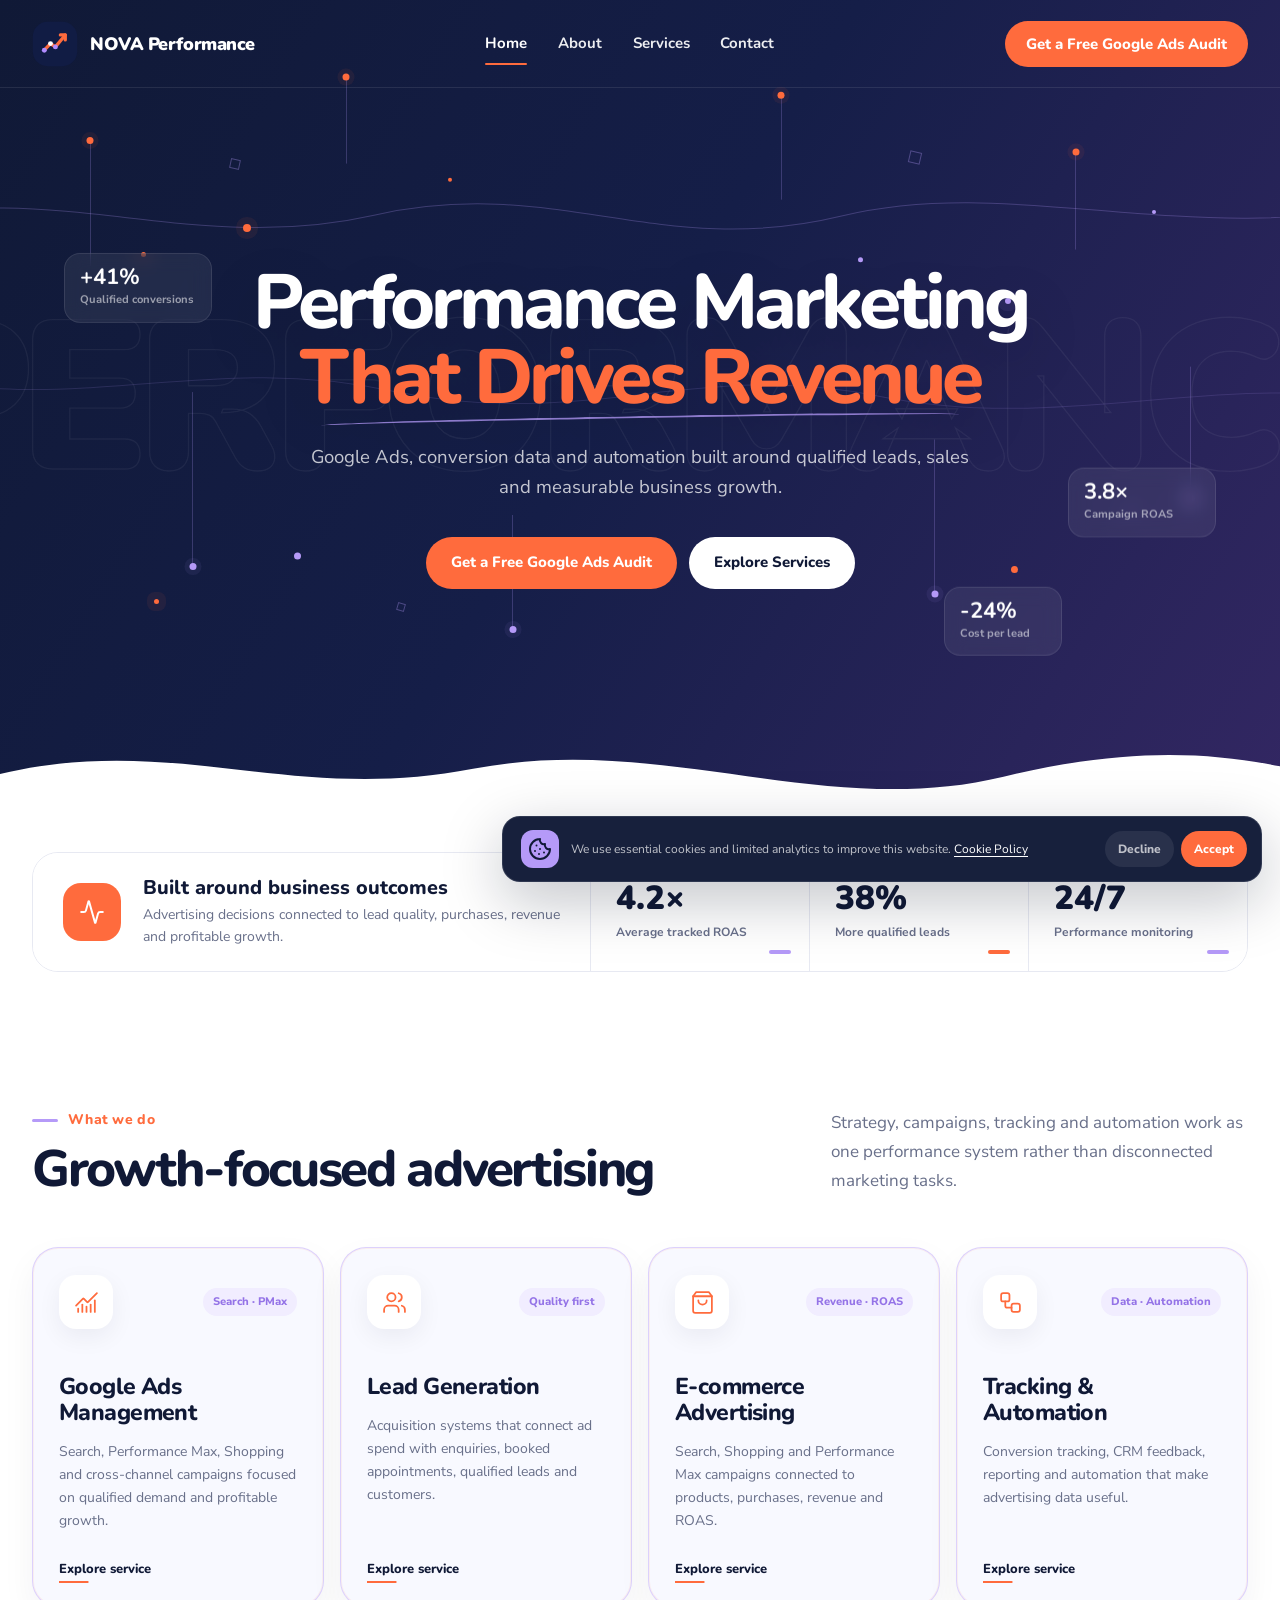
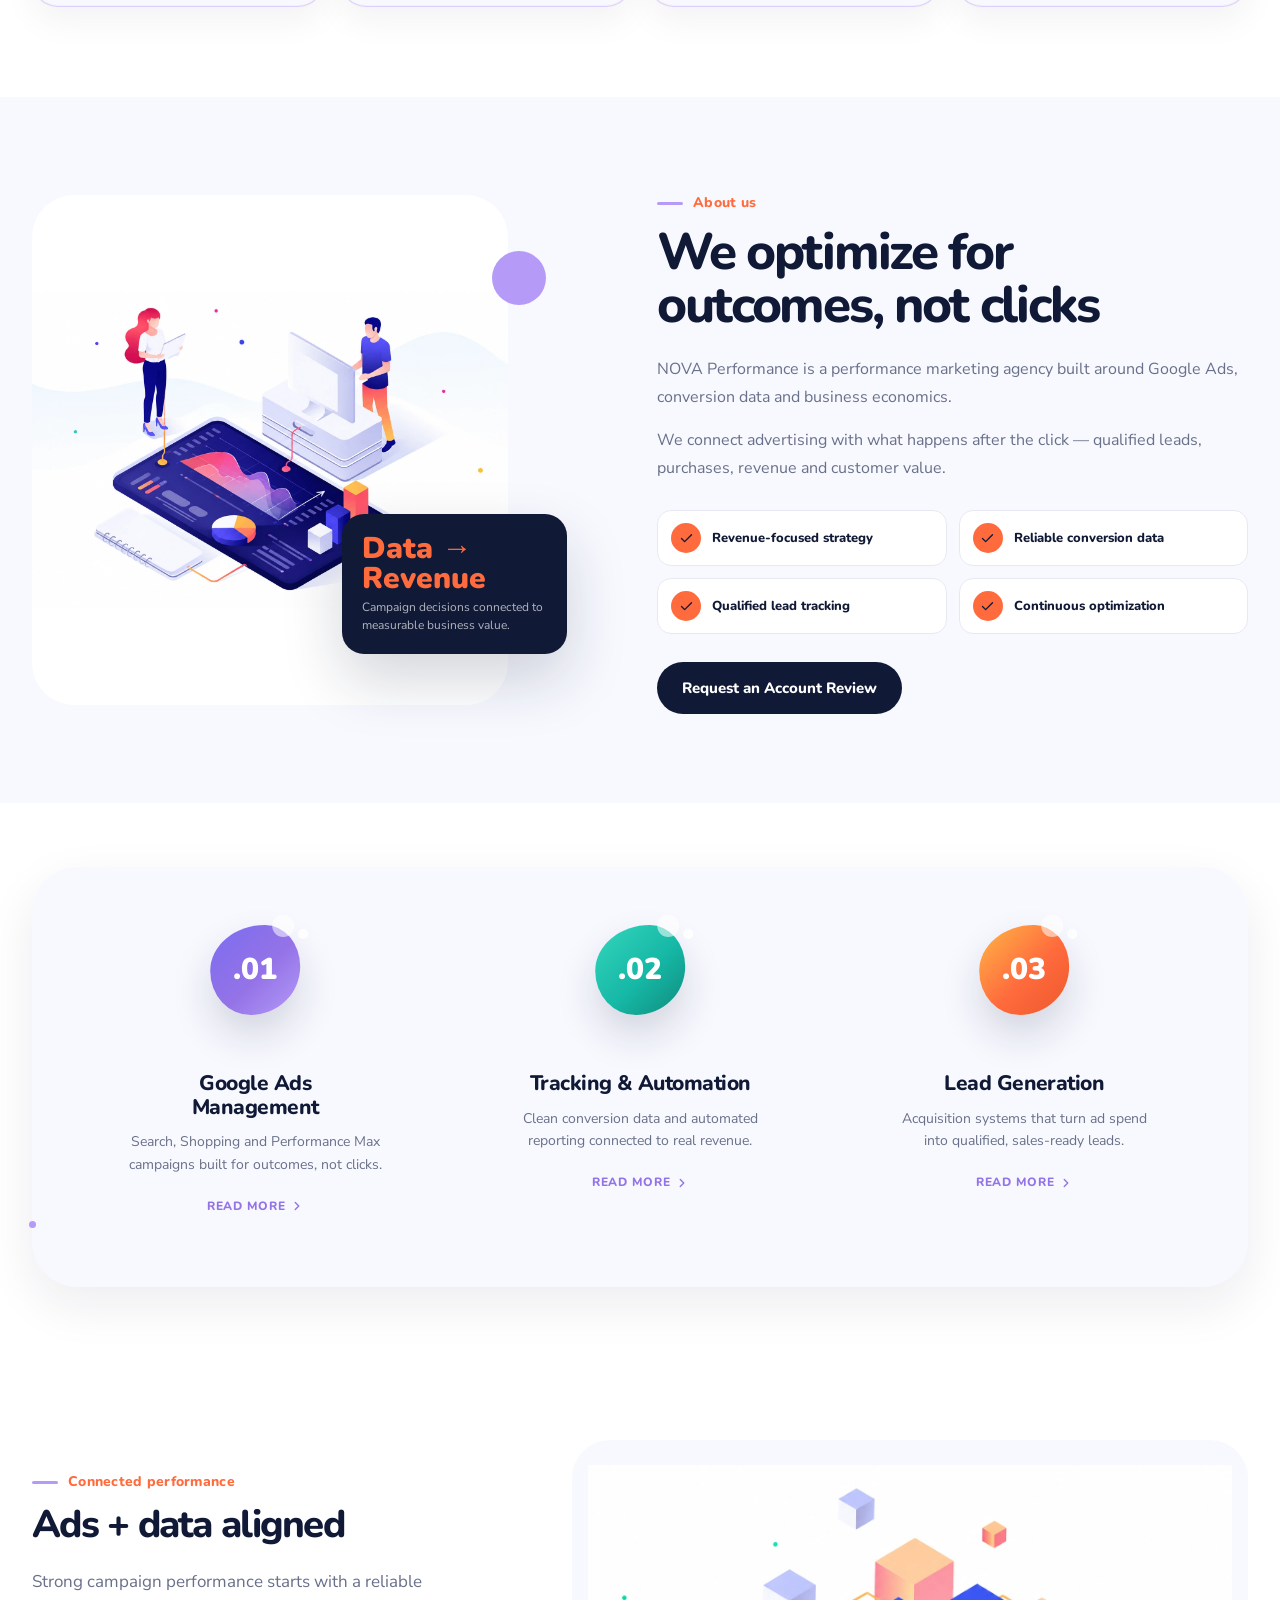
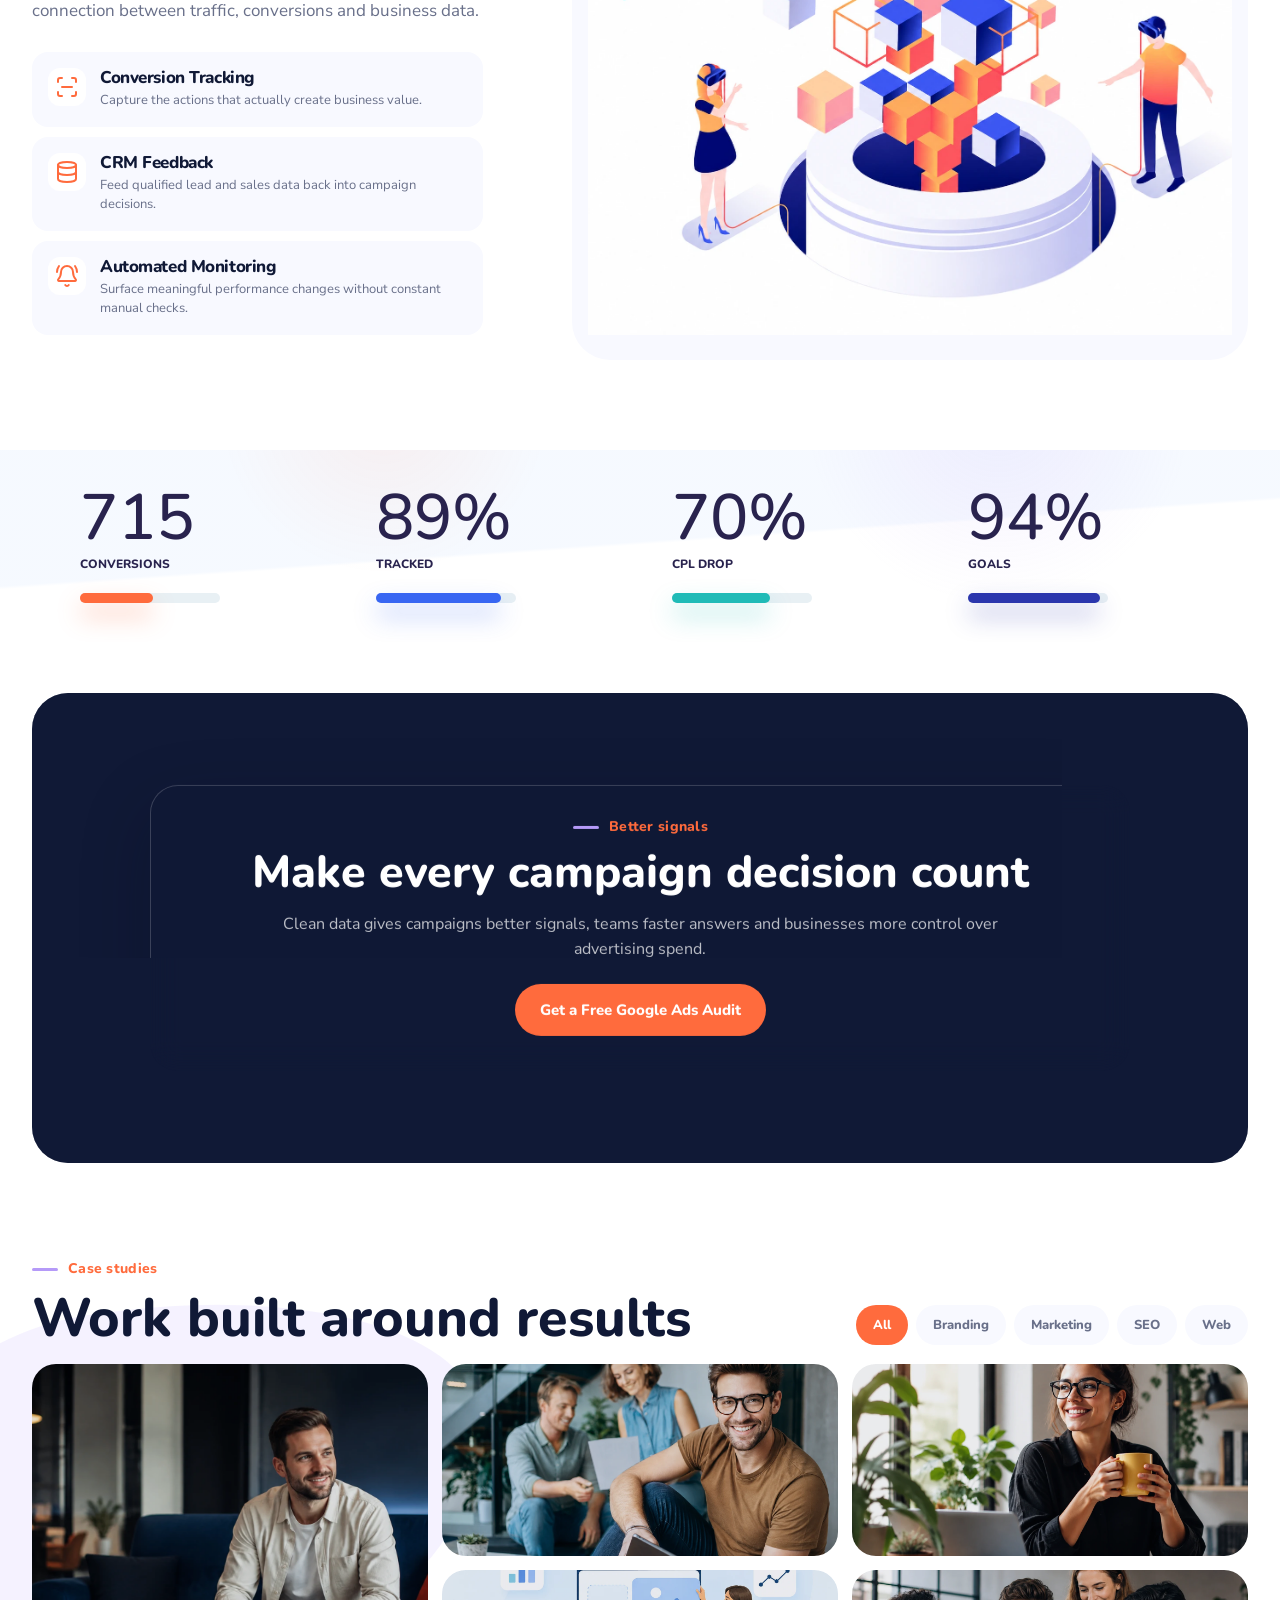
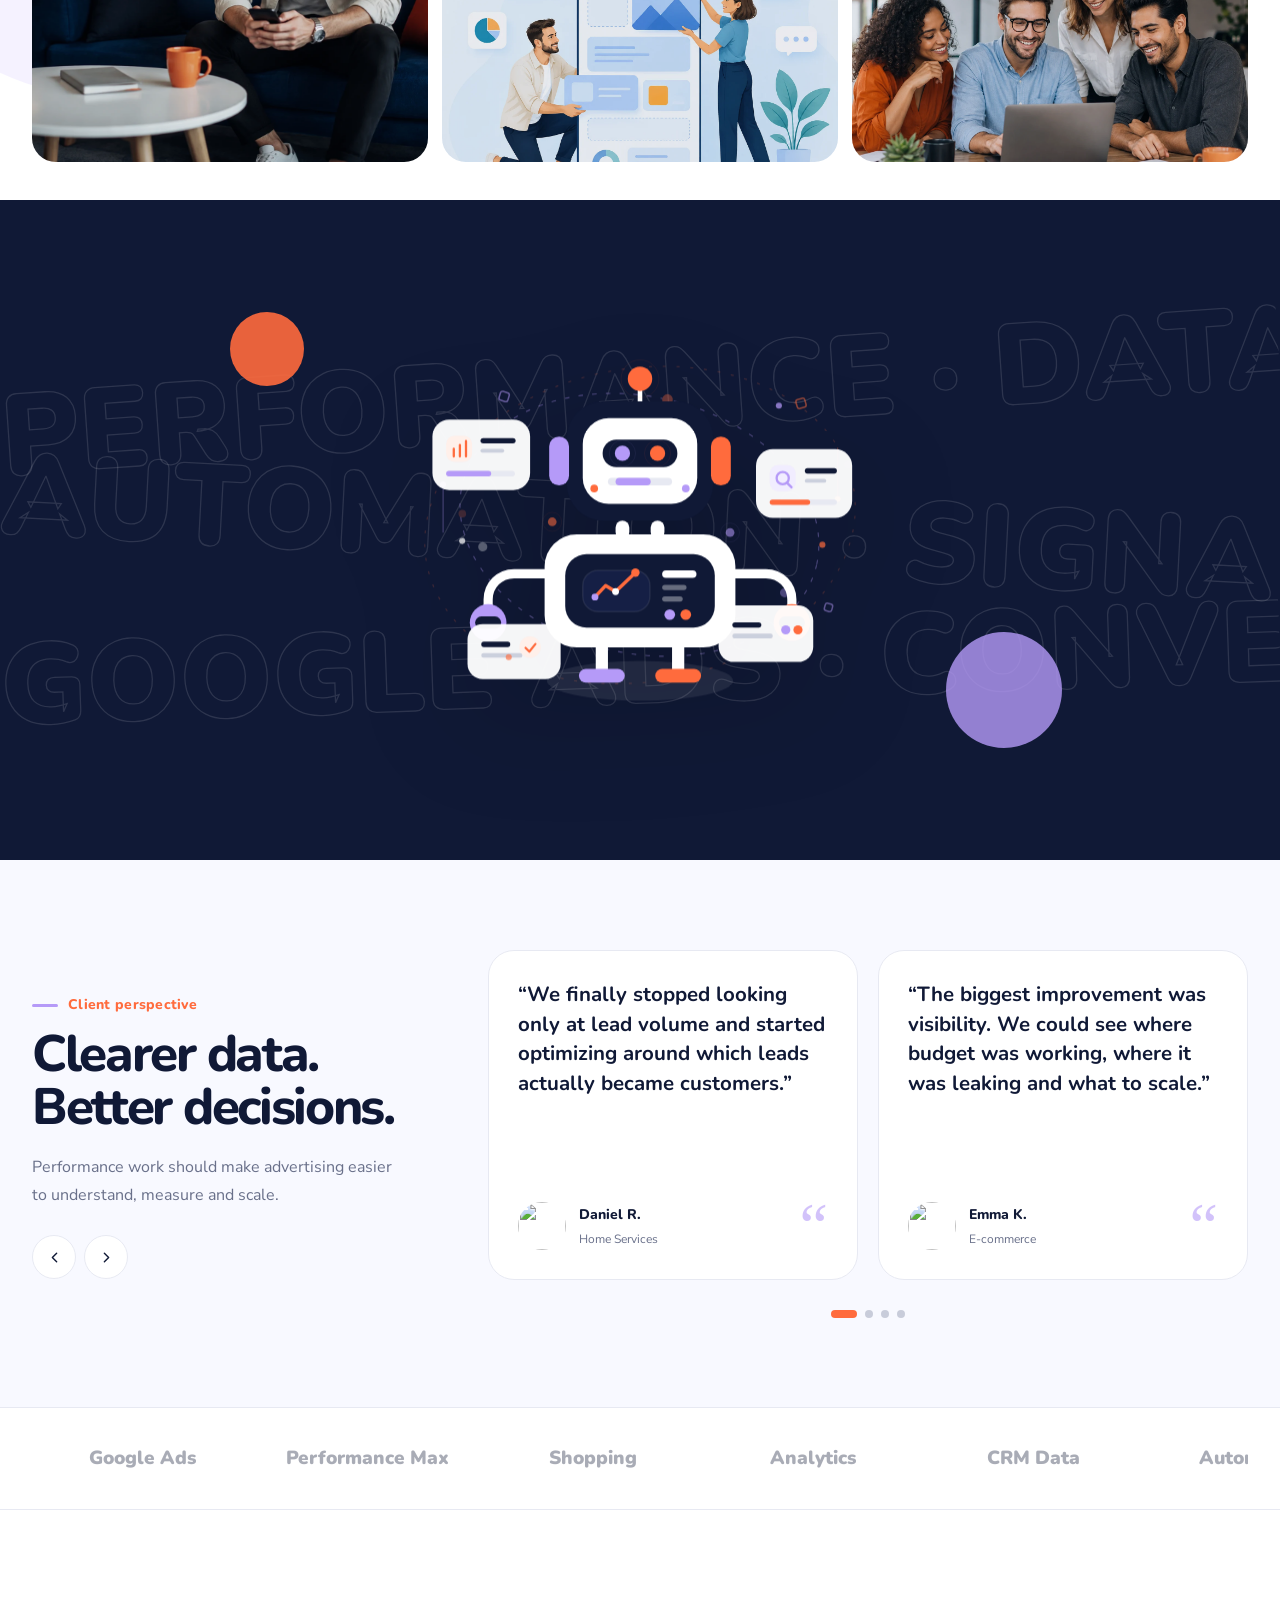
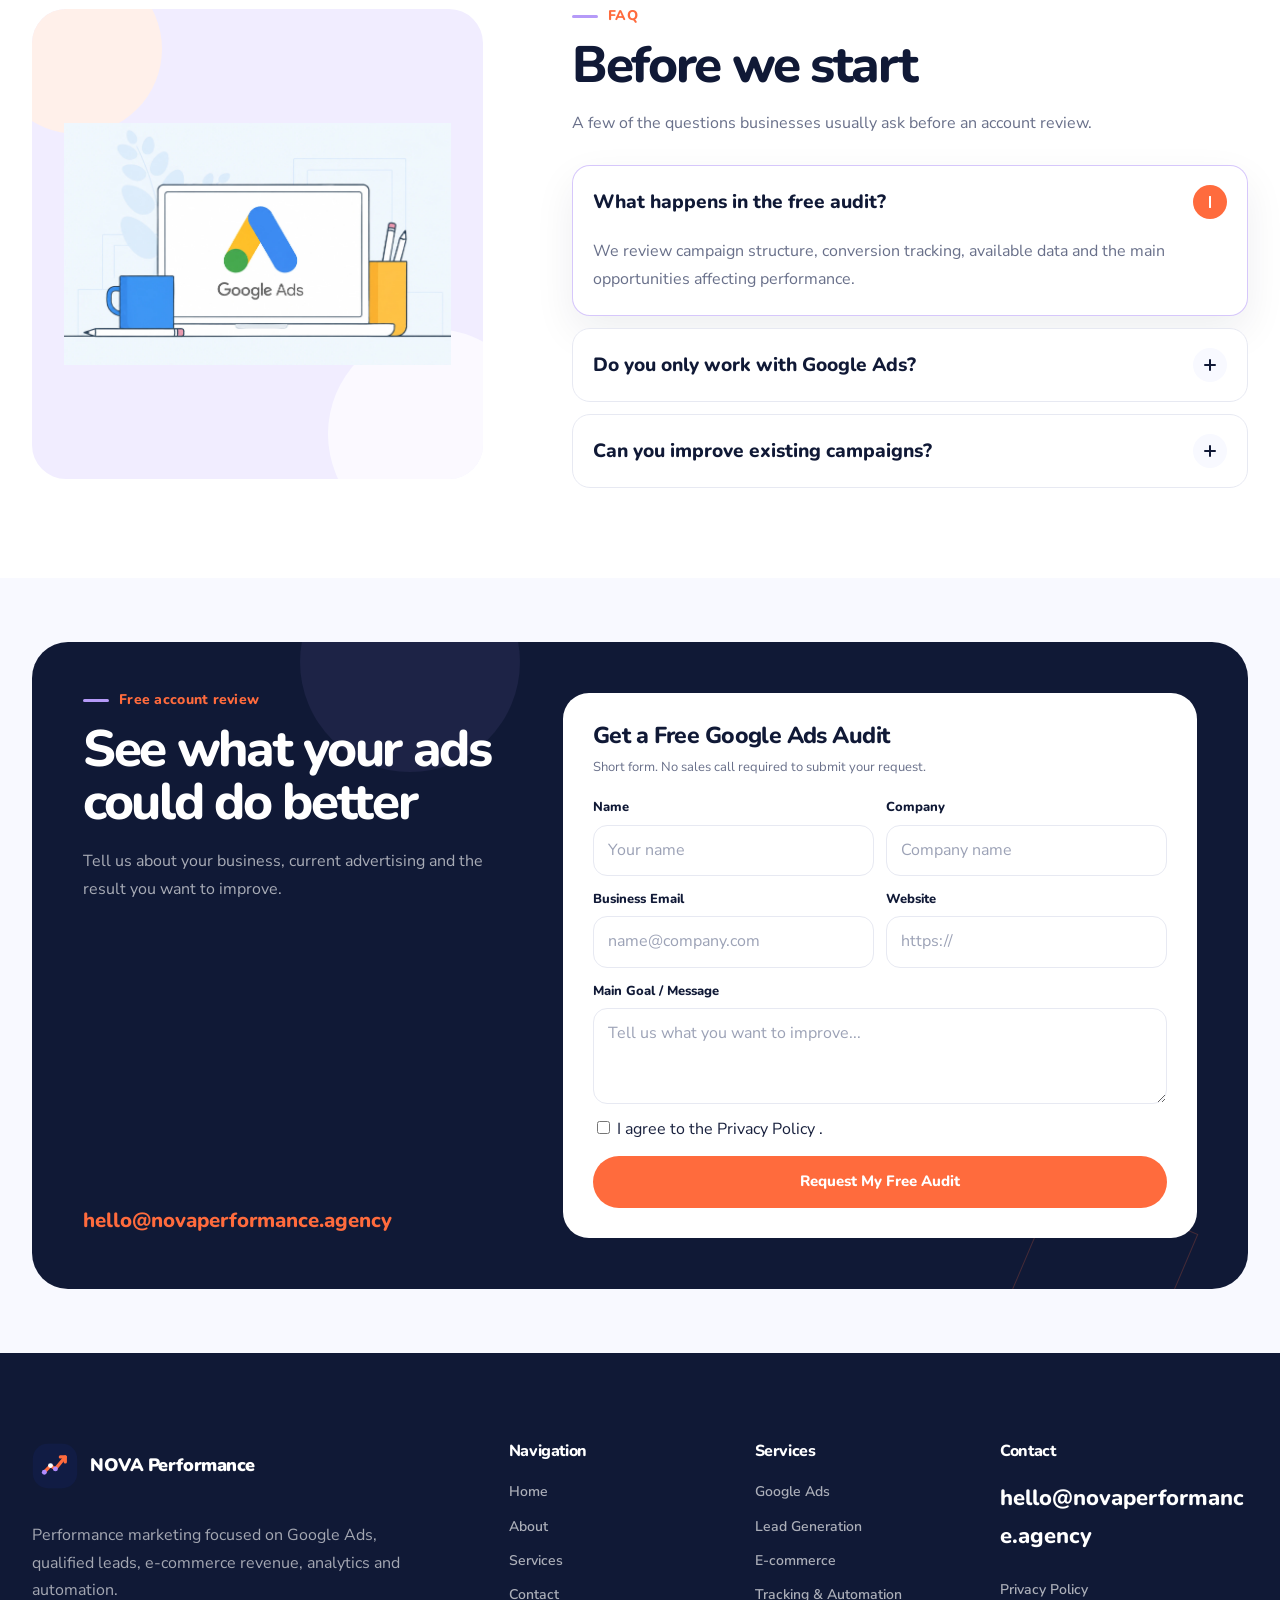
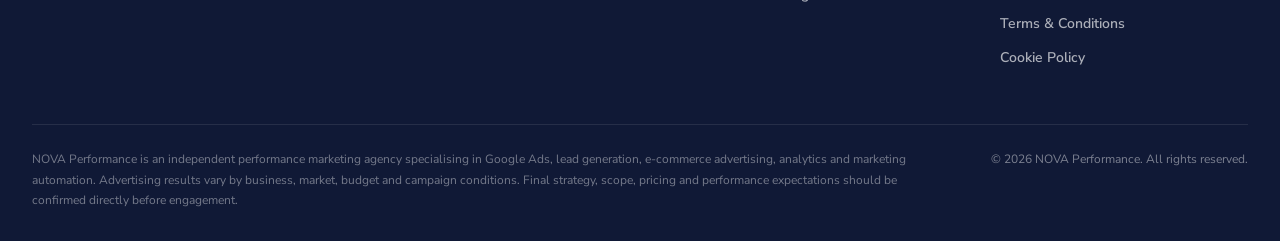
==== index.html @ 3ab3304b "+" ====
<!DOCTYPE html>
<html lang="en">
<head>
    <meta charset="UTF-8">

    <meta
        name="viewport"
        content="width=device-width, initial-scale=1.0"
    >

    <meta
        name="description"
        content="Performance marketing agency specializing in Google Ads, lead generation, e-commerce advertising, analytics and marketing automation."
    >

    <meta
        name="theme-color"
        content="#101936"
    >

    <title>{companyName} — Performance Marketing Agency</title>

    

    <link
        rel="icon"
        type="image/png"
        href="assets/icons/favicon.png"
        data-config-favicon
    >


    

    <link
        rel="stylesheet"
        href="assets/vendor/aos.css"
    >

    <link
        rel="stylesheet"
        href="assets/vendor/swiper-bundle.min.css"
    >


    

    <link
        rel="stylesheet"
        href="assets/css/global.css"
    >

    <link
        rel="stylesheet"
        href="assets/css/index.css"
    >
</head>


<body data-page="home">

    <a
        class="skip-link"
        href="#main"
    >
        Skip to content
    </a>


    

    <header
        class="site-header"
        id="site-header"
    >
        <div class="container">

            <div class="site-header__inner">

                

                <a
                    class="site-logo"
                    href="index.html"
                    aria-label="{companyName} home" data-config-aria-label="companyName" data-config-suffix=" home"
                >
                    <img
                        class="site-logo__mark"
                        src="assets/icons/logo.svg"
                        alt=""
                        width="46"
                        height="46"
                        data-config-logo
                    >

                    <span
                        class="site-logo__name"
                        data-config-text="companyName"
                    >
                        {companyName}
                    </span>
                </a>


                

                <nav
                    class="site-nav"
                    aria-label="Primary navigation"
                >
                    <ul class="site-nav__list">

                        <li class="site-nav__item">
                            <a
                                class="site-nav__link is-active"
                                href="index.html">
                                Home
                            </a>
                        </li>

                        <li class="site-nav__item">
                            <a
                                class="site-nav__link"
                                href="#about">
                                About
                            </a>
                        </li>

                        <li class="site-nav__item">

                            <a
                                class="site-nav__link"
                                href="#services"
                                aria-haspopup="true">
                                Services
                            </a>

                            <div class="site-nav__dropdown">

                                <a href="google-ads-management.html" data-config-href="services.googleAds.url" data-config-text="services.googleAds.title">
                                    Google Ads Management
                                </a>

                                <a href="lead-generation.html" data-config-href="services.leadGeneration.url" data-config-text="services.leadGeneration.title">
                                    Lead Generation
                                </a>

                                <a href="ecommerce-advertising.html" data-config-href="services.ecommerce.url" data-config-text="services.ecommerce.title">
                                    E-commerce Advertising
                                </a>

                                <a href="tracking-automation.html" data-config-href="services.trackingAutomation.url" data-config-text="services.trackingAutomation.title">
                                    Tracking &amp; Automation
                                </a>

                            </div>

                        </li>

                        <li class="site-nav__item">
                            <a
                                class="site-nav__link"
                                href="#contact">
                                Contact
                            </a>
                        </li>

                    </ul>
                </nav>


                

                <div class="site-header__actions">

                    <a
                        class="btn btn--primary site-header__cta"
                        href="#contact"
                    >
                        <span data-config-text="primaryCTA">Get a Free Audit</span>
                    </a>

                    <button
                        class="menu-toggle"
                        type="button"
                        aria-label="Open menu"
                        aria-expanded="false"
                        aria-controls="mobile-menu"
                        data-menu-toggle
                    >
                        <span
                            class="menu-toggle__lines"
                            aria-hidden="true"
                        >
                            <span></span>
                        </span>
                    </button>

                </div>

            </div>

        </div>
    </header>


    

    <div
        class="mobile-menu"
        id="mobile-menu"
        aria-hidden="true"
        data-mobile-menu
    >

        <div class="mobile-menu__inner">

            <div>

                <nav
                    class="mobile-menu__nav"
                    aria-label="Mobile navigation"
                >

                    <a
                        class="mobile-menu__link"
                        href="index.html">
                        Home
                    </a>

                    <a
                        class="mobile-menu__link"
                        href="#about">
                        About
                    </a>

                    <a
                        class="mobile-menu__link"
                        href="#services">
                        Services
                    </a>

                    <a
                        class="mobile-menu__link"
                        href="#contact">
                        Contact
                    </a>

                </nav>


                <div class="mobile-menu__services">

                    <a
                        class="mobile-menu__service"
                        href="google-ads-management.html" data-config-href="services.googleAds.url"
                     data-config-text="services.googleAds.shortTitle">
                        Google Ads
                    </a>

                    <a
                        class="mobile-menu__service"
                        href="lead-generation.html" data-config-href="services.leadGeneration.url"
                     data-config-text="services.leadGeneration.title">
                        Lead Generation
                    </a>

                    <a
                        class="mobile-menu__service"
                        href="ecommerce-advertising.html" data-config-href="services.ecommerce.url"
                     data-config-text="services.ecommerce.shortTitle">
                        E-commerce
                    </a>

                    <a
                        class="mobile-menu__service"
                        href="tracking-automation.html" data-config-href="services.trackingAutomation.url"
                     data-config-text="services.trackingAutomation.title">
                        Tracking &amp; Automation
                    </a>

                </div>

            </div>


            <div class="mobile-menu__meta">

                <a
                    class="mobile-menu__email"
                    href="mailto:"
                    data-config-email-link
                >
                    <span data-config-text="email">
                        Email us
                    </span>
                </a>

            </div>

        </div>

    </div>


    

    <main id="main">


        <section
            class="page-hero home-hero"
            id="home"
        >

            

            <div
                class="page-hero__word"
                aria-hidden="true"
            >
                PERFORMANCE
            </div>


            

            <div
                class="decor-lines"
                aria-hidden="true"
            >

                <span
                    class="decor-line"
                    style="
                        --line-left: 7%;
                        --line-top: 18%;
                        --line-height: 125px;
                        --line-duration: 9s;
                    "
                ></span>

                <span
                    class="decor-line"
                    style="
                        --line-left: 15%;
                        --line-top: 48%;
                        --line-height: 174px;
                        --line-duration: 11s;
                        --line-delay: -3s;
                    "
                ></span>

                <span
                    class="decor-line"
                    style="
                        --line-left: 27%;
                        --line-top: 10%;
                        --line-height: 86px;
                        --line-duration: 8s;
                        --line-delay: -2s;
                    "
                ></span>

                <span
                    class="decor-line"
                    style="
                        --line-left: 40%;
                        --line-top: 62%;
                        --line-height: 114px;
                        --line-duration: 10s;
                        --line-delay: -5s;
                    "
                ></span>

                <span
                    class="decor-line"
                    style="
                        --line-left: 61%;
                        --line-top: 12%;
                        --line-height: 104px;
                        --line-duration: 12s;
                        --line-delay: -4s;
                    "
                ></span>

                <span
                    class="decor-line"
                    style="
                        --line-left: 73%;
                        --line-top: 54%;
                        --line-height: 154px;
                        --line-duration: 9s;
                        --line-delay: -1s;
                    "
                ></span>

                <span
                    class="decor-line"
                    style="
                        --line-left: 84%;
                        --line-top: 18%;
                        --line-height: 97px;
                        --line-duration: 11s;
                        --line-delay: -6s;
                    "
                ></span>

                <span
                    class="decor-line"
                    style="
                        --line-left: 93%;
                        --line-top: 45%;
                        --line-height: 131px;
                        --line-duration: 10s;
                        --line-delay: -2s;
                    "
                ></span>


                

                <span
                    class="decor-dot"
                    style="
                        --dot-left: 11%;
                        --dot-top: 31%;
                    "
                ></span>

                <span
                    class="decor-dot decor-dot--lilac"
                    style="
                        --dot-left: 23%;
                        --dot-top: 67%;
                        --dot-size: 7px;
                        --dot-delay: -2s;
                    "
                ></span>

                <span
                    class="decor-dot"
                    style="
                        --dot-left: 35%;
                        --dot-top: 21%;
                        --dot-size: 4px;
                        --dot-delay: -4s;
                    "
                ></span>

                <span
                    class="decor-dot decor-dot--lilac"
                    style="
                        --dot-left: 67%;
                        --dot-top: 31%;
                        --dot-size: 5px;
                        --dot-delay: -3s;
                    "
                ></span>

                <span
                    class="decor-dot"
                    style="
                        --dot-left: 79%;
                        --dot-top: 69%;
                        --dot-size: 7px;
                    "
                ></span>

                <span
                    class="decor-dot decor-dot--lilac"
                    style="
                        --dot-left: 90%;
                        --dot-top: 26%;
                        --dot-size: 4px;
                    "
                ></span>


                

                <span
                    class="decor-square"
                    style="
                        --square-left: 18%;
                        --square-top: 20%;
                    "
                ></span>

                <span
                    class="decor-square"
                    style="
                        --square-left: 31%;
                        --square-top: 73%;
                        --square-size: 8px;
                        --square-delay: -4s;
                    "
                ></span>

                <span
                    class="decor-square"
                    style="
                        --square-left: 71%;
                        --square-top: 19%;
                        --square-size: 12px;
                        --square-delay: -2s;
                    "
                ></span>

                <span
                    class="decor-square"
                    style="
                        --square-left: 88%;
                        --square-top: 61%;
                        --square-size: 8px;
                        --square-delay: -5s;
                    "
                ></span>

            </div>


            

            <div
                class="hero-wave-line hero-wave-line--one"
                aria-hidden="true"
            >
                <svg
                    viewBox="0 0 1600 120"
                    preserveAspectRatio="none"
                >
                    <path
                        d="
                            M0 69
                            C190 12 330 109 523 59
                            C713 10 820 113 1010 60
                            C1195 9 1380 103 1600 40
                        "
                    />
                </svg>
            </div>


            

            <div
                class="hero-wave-line hero-wave-line--two"
                aria-hidden="true"
            >
                <svg
                    viewBox="0 0 1600 120"
                    preserveAspectRatio="none"
                >
                    <path
                        d="
                            M0 38
                            C213 98 343 14 540 62
                            C744 111 855 24 1046 68
                            C1248 115 1398 34 1600 79
                        "
                    />
                </svg>
            </div>


            

            <div
                class="home-hero__floating-card home-hero__floating-card--one"
                aria-hidden="true"
            >
                <strong>+41%</strong>
                <span>Qualified conversions</span>
            </div>

            <div
                class="home-hero__floating-card home-hero__floating-card--two"
                aria-hidden="true"
            >
                <strong>3.8×</strong>
                <span>Campaign ROAS</span>
            </div>

            <div
                class="home-hero__floating-card home-hero__floating-card--three"
                aria-hidden="true"
            >
                <strong>-24%</strong>
                <span>Cost per lead</span>
            </div>


            <span
                class="home-hero__signal home-hero__signal--one"
                aria-hidden="true"
            ></span>

            <span
                class="home-hero__signal home-hero__signal--two"
                aria-hidden="true"
            ></span>

            <span
                class="home-hero__signal home-hero__signal--three"
                aria-hidden="true"
            ></span>


            

            <div class="container">

                <div class="page-hero__inner">

                    <h1
                        class="page-hero__title"
                        data-hero-title
                    >
                        Performance Marketing
                        <span class="home-hero__accent">
                            That Drives Revenue
                        </span>
                    </h1>

                    <p
                        class="page-hero__text"
                        data-hero-text
                    >
                        Google Ads, conversion data and automation
                        built around qualified leads, sales and
                        measurable business growth.
                    </p>

                    <div
                        class="page-hero__actions"
                        data-hero-actions
                    >
                        <a
                            class="btn btn--primary"
                            href="#contact"
                        >
                            <span data-config-text="primaryCTA">Get a Free Audit</span>
                        </a>

                        <a
                            class="btn btn--light"
                            href="#services"
                        >
                            Explore Services
                        </a>
                    </div>

                </div>

            </div>


            

            <div
                class="page-hero__wave"
                aria-hidden="true"
            >
                <svg
                    viewBox="0 0 1600 180"
                    preserveAspectRatio="none"
                >
                    <path
                        d="
                            M0 102
                            C218 42 363 144 592 94
                            C828 43 1029 166 1253 105
                            C1401 65 1503 69 1600 91
                            V180
                            H0
                            Z
                        "
                    />
                </svg>
            </div>

        </section>


        <section class="home-intro">

            <div class="container">

                <div
                    class="home-intro__grid"
                    data-aos="fade-up"
                    data-aos-duration="650"
                >

                    <div class="home-intro__lead">

                        <div
                            class="home-intro__lead-icon"
                            aria-hidden="true"
                        >
                            <i data-lucide="activity"></i>
                        </div>

                        <div class="home-intro__lead-copy">

                            <strong>
                                Built around business outcomes
                            </strong>

                            <p>
                                Advertising decisions connected to
                                lead quality, purchases, revenue and
                                profitable growth.
                            </p>

                        </div>

                    </div>


                    <div class="home-intro__metric">
                        <strong>4.2×</strong>
                        <span>Average tracked ROAS</span>
                    </div>

                    <div class="home-intro__metric">
                        <strong>38%</strong>
                        <span>More qualified leads</span>
                    </div>

                    <div class="home-intro__metric">
                        <strong>24/7</strong>
                        <span>Performance monitoring</span>
                    </div>

                </div>

            </div>

        </section>


        

        <section
            class="section home-services"
            id="services"
        >

            <div class="container">

                <div class="home-services__header">

                    <div>

                        <span
                            class="section-label"
                            data-aos="fade-up"
                        >
                            What we do
                        </span>

                        <h2
                            class="home-services__title"
                            data-aos="fade-up"
                            data-aos-delay="50"
                        >
                            Growth-focused advertising
                        </h2>

                    </div>

                    <p
                        class="home-services__intro"
                        data-aos="fade-up"
                        data-aos-delay="100"
                    >
                        Strategy, campaigns, tracking and automation
                        work as one performance system rather than
                        disconnected marketing tasks.
                    </p>

                </div>


                <div class="home-services__grid">


                    

                    <article
                        class="service-card"
                        data-aos="fade-up"
                    >

                        <div class="service-card__top">

                            <div class="service-card__icon">
                                <i data-lucide="chart-no-axes-combined"></i>
                            </div>

                            <span class="service-card__tag">
                                Search · PMax
                            </span>

                        </div>

                        <div class="service-card__content">

                            <h3
                                class="service-card__title"
                                data-config-text="services.googleAds.title"
                            >
                                Google Ads Management
                            </h3>

                            <p class="service-card__text">
                                Search, Performance Max, Shopping
                                and cross-channel campaigns focused
                                on qualified demand and profitable growth.
                            </p>

                            <a
                                class="service-card__link"
                                href="google-ads-management.html" data-config-href="services.googleAds.url"
                            >
                                Explore service
                            </a>

                        </div>

                        <div
                            class="service-card__marquee"
                            aria-hidden="true"
                        >
                            <div class="service-card__marquee-track">
                                <span>GOOGLE ADS · PERFORMANCE · </span>
                                <span>GOOGLE ADS · PERFORMANCE · </span>
                            </div>
                        </div>

                    </article>


                    

                    <article
                        class="service-card"
                        data-aos="fade-up"
                        data-aos-delay="70"
                    >

                        <div class="service-card__top">

                            <div class="service-card__icon">
                                <i data-lucide="users"></i>
                            </div>

                            <span class="service-card__tag">
                                Quality first
                            </span>

                        </div>

                        <div class="service-card__content">

                            <h3
                                class="service-card__title"
                                data-config-text="services.leadGeneration.title"
                            >
                                Lead Generation
                            </h3>

                            <p class="service-card__text">
                                Acquisition systems that connect
                                ad spend with enquiries, booked
                                appointments, qualified leads and customers.
                            </p>

                            <a
                                class="service-card__link"
                                href="lead-generation.html" data-config-href="services.leadGeneration.url"
                            >
                                Explore service
                            </a>

                        </div>

                        <div
                            class="service-card__marquee"
                            aria-hidden="true"
                        >
                            <div class="service-card__marquee-track">
                                <span>LEADS · CPA · CONVERSION · </span>
                                <span>LEADS · CPA · CONVERSION · </span>
                            </div>
                        </div>

                    </article>


                    

                    <article
                        class="service-card"
                        data-aos="fade-up"
                        data-aos-delay="140"
                    >

                        <div class="service-card__top">

                            <div class="service-card__icon">
                                <i data-lucide="shopping-bag"></i>
                            </div>

                            <span class="service-card__tag">
                                Revenue · ROAS
                            </span>

                        </div>

                        <div class="service-card__content">

                            <h3
                                class="service-card__title"
                                data-config-text="services.ecommerce.title"
                            >
                                E-commerce Advertising
                            </h3>

                            <p class="service-card__text">
                                Search, Shopping and Performance Max
                                campaigns connected to products,
                                purchases, revenue and ROAS.
                            </p>

                            <a
                                class="service-card__link"
                                href="ecommerce-advertising.html" data-config-href="services.ecommerce.url"
                            >
                                Explore service
                            </a>

                        </div>

                        <div
                            class="service-card__marquee"
                            aria-hidden="true"
                        >
                            <div class="service-card__marquee-track">
                                <span>SHOPPING · REVENUE · ROAS · </span>
                                <span>SHOPPING · REVENUE · ROAS · </span>
                            </div>
                        </div>

                    </article>


                    

                    <article
                        class="service-card"
                        data-aos="fade-up"
                        data-aos-delay="210"
                    >

                        <div class="service-card__top">

                            <div class="service-card__icon">
                                <i data-lucide="workflow"></i>
                            </div>

                            <span class="service-card__tag">
                                Data · Automation
                            </span>

                        </div>

                        <div class="service-card__content">

                            <h3
                                class="service-card__title"
                                data-config-text="services.trackingAutomation.title"
                            >
                                Tracking &amp; Automation
                            </h3>

                            <p class="service-card__text">
                                Conversion tracking, CRM feedback,
                                reporting and automation that make
                                advertising data useful.
                            </p>

                            <a
                                class="service-card__link"
                                href="tracking-automation.html" data-config-href="services.trackingAutomation.url"
                            >
                                Explore service
                            </a>

                        </div>

                        <div
                            class="service-card__marquee"
                            aria-hidden="true"
                        >
                            <div class="service-card__marquee-track">
                                <span>DATA · TRACKING · AUTOMATION · </span>
                                <span>DATA · TRACKING · AUTOMATION · </span>
                            </div>
                        </div>

                    </article>

                </div>

            </div>

        </section>


        

        <section
            class="section home-about"
            id="about"
        >

            <div class="container">

                <div class="home-about__grid">


                    

                    <div
                        class="home-about__visual"
                        data-aos="fade-right"
                    >

                        <div class="home-about__visual-main">

                            <img
                                src="assets/img/about/about-traffic.webp"
                                alt="Website traffic analytics illustration"
                                width="1536"
                                height="1024"
                                loading="lazy"
                            >

                        </div>

                        <div
                            class="home-about__visual-dot"
                            aria-hidden="true"
                        ></div>

                        <div class="home-about__visual-card">

                            <strong>Data → Revenue</strong>

                            <span>
                                Campaign decisions connected
                                to measurable business value.
                            </span>

                        </div>

                    </div>


                    

                    <div class="home-about__content">

                        <span
                            class="section-label"
                            data-aos="fade-up"
                        >
                            About us
                        </span>

                        <h2
                            data-aos="fade-up"
                            data-aos-delay="50"
                        >
                            We optimize for outcomes,
                            not clicks
                        </h2>


                        <div
                            class="home-about__copy"
                            data-aos="fade-up"
                            data-aos-delay="100"
                        >

                            <p>
                                {companyName} is a performance
                                marketing agency built around Google Ads,
                                conversion data and business economics.
                            </p>

                            <p>
                                We connect advertising with what happens
                                after the click — qualified leads,
                                purchases, revenue and customer value.
                            </p>

                        </div>


                        <div
                            class="home-about__features"
                            data-aos="fade-up"
                            data-aos-delay="150"
                        >

                            <div class="home-about__feature">

                                <span class="home-about__feature-icon">
                                    <i data-lucide="check"></i>
                                </span>

                                <span>
                                    Revenue-focused strategy
                                </span>

                            </div>

                            <div class="home-about__feature">

                                <span class="home-about__feature-icon">
                                    <i data-lucide="check"></i>
                                </span>

                                <span>
                                    Reliable conversion data
                                </span>

                            </div>

                            <div class="home-about__feature">

                                <span class="home-about__feature-icon">
                                    <i data-lucide="check"></i>
                                </span>

                                <span>
                                    Qualified lead tracking
                                </span>

                            </div>

                            <div class="home-about__feature">

                                <span class="home-about__feature-icon">
                                    <i data-lucide="check"></i>
                                </span>

                                <span>
                                    Continuous optimization
                                </span>

                            </div>

                        </div>


                        <div
                            class="home-about__actions"
                            data-aos="fade-up"
                            data-aos-delay="180"
                        >

                            <a
                                class="btn btn--dark"
                                href="#contact"
                            >
                                Request an Account Review
                            </a>

                        </div>

                    </div>

                </div>

            </div>

        </section>




        <section class="section home-highlights">

            <div class="container">

                <div class="home-highlights__panel">

                    <span class="home-highlights__dot home-highlights__dot--two" aria-hidden="true"></span>

                    <div class="home-highlights__grid">

                        <article
                            class="home-highlights__item"
                            data-aos="fade-up"
                        >

                            <div class="home-highlights__blob home-highlights__blob--violet" aria-hidden="true">
                                <span class="home-highlights__blob-dot home-highlights__blob-dot--a"></span>
                                <span class="home-highlights__blob-dot home-highlights__blob-dot--b"></span>
                                <span class="home-highlights__number">.01</span>
                            </div>

                            <h3
                                class="home-highlights__title"
                                data-config-text="services.googleAds.title"
                            >
                                Google Ads Management
                            </h3>

                            <p class="home-highlights__text">
                                Search, Shopping and Performance Max
                                campaigns built for outcomes, not clicks.
                            </p>

                            <a
                                class="home-highlights__link"
                                href="google-ads-management.html" data-config-href="services.googleAds.url"
                            >
                                Read more
                                <i data-lucide="chevron-right"></i>
                            </a>

                        </article>

                        <article
                            class="home-highlights__item"
                            data-aos="fade-up"
                            data-aos-delay="100"
                        >

                            <div class="home-highlights__blob home-highlights__blob--teal" aria-hidden="true">
                                <span class="home-highlights__blob-dot home-highlights__blob-dot--a"></span>
                                <span class="home-highlights__blob-dot home-highlights__blob-dot--b"></span>
                                <span class="home-highlights__number">.02</span>
                            </div>

                            <h3
                                class="home-highlights__title"
                                data-config-text="services.trackingAutomation.title"
                            >
                                Tracking &amp; Automation
                            </h3>

                            <p class="home-highlights__text">
                                Clean conversion data and automated
                                reporting connected to real revenue.
                            </p>

                            <a
                                class="home-highlights__link"
                                href="tracking-automation.html" data-config-href="services.trackingAutomation.url"
                            >
                                Read more
                                <i data-lucide="chevron-right"></i>
                            </a>

                        </article>

                        <article
                            class="home-highlights__item"
                            data-aos="fade-up"
                            data-aos-delay="200"
                        >

                            <div class="home-highlights__blob home-highlights__blob--orange" aria-hidden="true">
                                <span class="home-highlights__blob-dot home-highlights__blob-dot--a"></span>
                                <span class="home-highlights__blob-dot home-highlights__blob-dot--b"></span>
                                <span class="home-highlights__number">.03</span>
                            </div>

                            <h3
                                class="home-highlights__title"
                                data-config-text="services.leadGeneration.title"
                            >
                                Lead Generation
                            </h3>

                            <p class="home-highlights__text">
                                Acquisition systems that turn ad spend
                                into qualified, sales-ready leads.
                            </p>

                            <a
                                class="home-highlights__link"
                                href="lead-generation.html" data-config-href="services.leadGeneration.url"
                            >
                                Read more
                                <i data-lucide="chevron-right"></i>
                            </a>

                        </article>

                    </div>

                </div>

            </div>

        </section>





        <section class="section home-offer">

            <div class="container">

                <div class="home-offer__grid">


                    <div class="home-offer__content">

                        <span
                            class="section-label"
                            data-aos="fade-up"
                        >
                            Connected performance
                        </span>

                        <h2
                            data-aos="fade-up"
                            data-aos-delay="50"
                        >
                            Ads + data aligned
                        </h2>

                        <p
                            data-aos="fade-up"
                            data-aos-delay="90"
                        >
                            Strong campaign performance starts
                            with a reliable connection between
                            traffic, conversions and business data.
                        </p>


                        <div
                            class="home-offer__list"
                            data-aos="fade-up"
                            data-aos-delay="130"
                        >

                            <div class="home-offer__item">

                                <span class="home-offer__item-icon">
                                    <i data-lucide="scan-line"></i>
                                </span>

                                <div>

                                    <h3>
                                        Conversion Tracking
                                    </h3>

                                    <p>
                                        Capture the actions that actually
                                        create business value.
                                    </p>

                                </div>

                            </div>


                            <div class="home-offer__item">

                                <span class="home-offer__item-icon">
                                    <i data-lucide="database"></i>
                                </span>

                                <div>

                                    <h3>
                                        CRM Feedback
                                    </h3>

                                    <p>
                                        Feed qualified lead and sales data
                                        back into campaign decisions.
                                    </p>

                                </div>

                            </div>


                            <div class="home-offer__item">

                                <span class="home-offer__item-icon">
                                    <i data-lucide="bell-ring"></i>
                                </span>

                                <div>

                                    <h3>
                                        Automated Monitoring
                                    </h3>

                                    <p>
                                        Surface meaningful performance
                                        changes without constant manual checks.
                                    </p>

                                </div>

                            </div>

                        </div>

                    </div>


                    <div
                        class="home-offer__visual"
                        data-aos="fade-left"
                    >

                        <img
                            src="assets/img/offer/offer-services.webp"
                            alt="Marketing services offer illustration"
                            width="1469"
                            height="1071"
                            loading="lazy"
                        >

                    </div>

                </div>

            </div>

        </section>


        



        <section
            class="section home-performance"
            aria-label="Performance metrics"
            data-performance-stats
        >

            <div class="container">

                <div class="home-performance__grid">

                    <article
                        class="home-performance__item"
                        data-aos="fade-up"
                    >

                        <div class="home-performance__value">
                            <span data-counter="715">0</span>
                        </div>

                        <span class="home-performance__label">
                            CONVERSIONS
                        </span>

                        <span
                            class="home-performance__bar home-performance__bar--orange"
                            data-progress="52"
                            aria-hidden="true"
                        >
                            <span></span>
                        </span>

                    </article>

                    <article
                        class="home-performance__item"
                        data-aos="fade-up"
                        data-aos-delay="70"
                    >

                        <div class="home-performance__value">
                            <span
                                data-counter="89"
                                data-counter-suffix="%"
                            >0%</span>
                        </div>

                        <span class="home-performance__label">
                            TRACKED
                        </span>

                        <span
                            class="home-performance__bar home-performance__bar--blue"
                            data-progress="89"
                            aria-hidden="true"
                        >
                            <span></span>
                        </span>

                    </article>

                    <article
                        class="home-performance__item"
                        data-aos="fade-up"
                        data-aos-delay="140"
                    >

                        <div class="home-performance__value">
                            <span
                                data-counter="70"
                                data-counter-suffix="%"
                            >0%</span>
                        </div>

                        <span class="home-performance__label">
                            CPL DROP
                        </span>

                        <span
                            class="home-performance__bar home-performance__bar--teal"
                            data-progress="70"
                            aria-hidden="true"
                        >
                            <span></span>
                        </span>

                    </article>

                    <article
                        class="home-performance__item"
                        data-aos="fade-up"
                        data-aos-delay="210"
                    >

                        <div class="home-performance__value">
                            <span
                                data-counter="94"
                                data-counter-suffix="%"
                            >0%</span>
                        </div>

                        <span class="home-performance__label">
                            GOALS
                        </span>

                        <span
                            class="home-performance__bar home-performance__bar--indigo"
                            data-progress="94"
                            aria-hidden="true"
                        >
                            <span></span>
                        </span>

                    </article>

                </div>

            </div>

        </section>


        <section class="home-parallax">

            <div class="container">

                <div
                    class="home-parallax__frame"
                    data-parallax-section
                >

                    <img
                        class="home-parallax__media"
                        src="assets/img/parallax/performance-campaign.webp"
                        alt="Performance marketing campaign visual"
                        loading="lazy"
                        data-parallax-image
                    >

                    <div
                        class="home-parallax__overlay"
                        aria-hidden="true"
                    ></div>


                    <div class="home-parallax__content">

                        <span
                            class="section-label"
                            data-aos="fade-up"
                        >
                            Better signals
                        </span>

                        <h2
                            data-aos="fade-up"
                            data-aos-delay="50"
                        >
                            Make every campaign
                            decision count
                        </h2>

                        <p
                            data-aos="fade-up"
                            data-aos-delay="100"
                        >
                            Clean data gives campaigns better signals,
                            teams faster answers and businesses
                            more control over advertising spend.
                        </p>

                        <a
                            class="btn btn--primary"
                            href="#contact"
                            data-aos="fade-up"
                            data-aos-delay="150"
                        >
                            <span data-config-text="primaryCTA">Get a Free Audit</span>
                        </a>

                    </div>

                </div>

            </div>

        </section>


        

        <section
            class="section home-cases"
            id="projects"
        >

            <div
                class="home-cases__wave"
                aria-hidden="true"
            ></div>


            <div class="container">

                <div class="home-cases__header">

                    <div>

                        <span
                            class="section-label"
                            data-aos="fade-up"
                        >
                            Case studies
                        </span>

                        <h2
                            data-aos="fade-up"
                            data-aos-delay="50"
                        >
                            Work built around results
                        </h2>

                    </div>


                    <div
                        class="home-cases__filters"
                        role="tablist"
                        aria-label="Case study categories"
                        data-case-filters
                        data-aos="fade-up"
                    >

                        <button
                            class="case-filter is-active"
                            type="button"
                            data-filter="all"
                            aria-selected="true"
                        >
                            All
                        </button>

                        <button
                            class="case-filter"
                            type="button"
                            data-filter="branding"
                            aria-selected="false"
                        >
                            Branding
                        </button>

                        <button
                            class="case-filter"
                            type="button"
                            data-filter="marketing"
                            aria-selected="false"
                        >
                            Marketing
                        </button>

                        <button
                            class="case-filter"
                            type="button"
                            data-filter="seo"
                            aria-selected="false"
                        >
                            SEO
                        </button>

                        <button
                            class="case-filter"
                            type="button"
                            data-filter="web"
                            aria-selected="false"
                        >
                            Web
                        </button>

                    </div>

                </div>


                <div
                    class="case-grid"
                    data-case-grid
                >


                    <article
                        class="case-card"
                        data-category="branding"
                    >

                        <img
                            src="assets/img/cases/case-branding.webp"
                            alt="Brand campaign case study"
                            loading="lazy"
                        >

                        <div class="case-card__meta">

                            <strong>
                                Brand Demand System
                            </strong>

                            <span>
                                Branding
                            </span>

                        </div>

                    </article>


                    <article
                        class="case-card"
                        data-category="marketing"
                    >

                        <img
                            src="assets/img/cases/case-marketing.webp"
                            alt="Performance marketing campaign case study"
                            loading="lazy"
                        >

                        <div class="case-card__meta">

                            <strong>
                                Paid Growth Campaign
                            </strong>

                            <span>
                                Marketing
                            </span>

                        </div>

                    </article>


                    <article
                        class="case-card"
                        data-category="seo"
                    >

                        <img
                            src="assets/img/cases/case-seo.webp"
                            alt="Search visibility case study"
                            loading="lazy"
                        >

                        <div class="case-card__meta">

                            <strong>
                                Search Demand Growth
                            </strong>

                            <span>
                                SEO
                            </span>

                        </div>

                    </article>


                    <article
                        class="case-card"
                        data-category="web"
                    >

                        <img
                            src="assets/img/cases/case-web.webp"
                            alt="Conversion focused website case study"
                            loading="lazy"
                        >

                        <div class="case-card__meta">

                            <strong>
                                Conversion Experience
                            </strong>

                            <span>
                                Web
                            </span>

                        </div>

                    </article>


                    <article
                        class="case-card"
                        data-category="marketing"
                    >

                        <img
                            src="assets/img/cases/case-performance.webp"
                            alt="Advertising performance case study"
                            loading="lazy"
                        >

                        <div class="case-card__meta">

                            <strong>
                                Revenue Scale System
                            </strong>

                            <span>
                                Marketing
                            </span>

                        </div>

                    </article>

                </div>

            </div>

        </section>


        

        <section class="robot-marquee">

            <div
                class="robot-marquee__orb robot-marquee__orb--one"
                aria-hidden="true"
            ></div>

            <div
                class="robot-marquee__orb robot-marquee__orb--two"
                aria-hidden="true"
            ></div>


            

            <div
                class="robot-marquee__lines"
                aria-hidden="true"
            >

                <div class="robot-marquee__line">

                    <div class="robot-marquee__track">

                        <span>
                            PERFORMANCE · DATA · REVENUE ·
                        </span>

                        <span>
                            PERFORMANCE · DATA · REVENUE ·
                        </span>

                    </div>

                </div>


                <div class="robot-marquee__line">

                    <div class="robot-marquee__track">

                        <span>
                            AUTOMATION · SIGNALS · SCALE ·
                        </span>

                        <span>
                            AUTOMATION · SIGNALS · SCALE ·
                        </span>

                    </div>

                </div>


                <div class="robot-marquee__line">

                    <div class="robot-marquee__track">

                        <span>
                            GOOGLE ADS · CONVERSION · GROWTH ·
                        </span>

                        <span>
                            GOOGLE ADS · CONVERSION · GROWTH ·
                        </span>

                    </div>

                </div>

            </div>


            <div class="container">

                <div
                    class="robot-marquee__visual"
                    data-aos="zoom-in"
                    data-aos-duration="850"
                >

                    <img
                        src="assets/img/svg/robot-marquee.svg"
                        alt="Marketing automation robot illustration"
                        width="760"
                        height="560"
                        loading="lazy"
                    >

                </div>

            </div>

        </section>


        



        <section class="section home-testimonials">

            <div class="container">

                <div class="home-testimonials__layout">


                    <div class="home-testimonials__intro">

                        <span
                            class="section-label"
                            data-aos="fade-up"
                        >
                            Client perspective
                        </span>

                        <h2
                            data-aos="fade-up"
                            data-aos-delay="50"
                        >
                            Clearer data.
                            Better decisions.
                        </h2>

                        <p
                            data-aos="fade-up"
                            data-aos-delay="100"
                        >
                            Performance work should make advertising
                            easier to understand, measure and scale.
                        </p>


                        <div
                            class="home-testimonials__controls"
                            data-aos="fade-up"
                            data-aos-delay="140"
                        >

                            <button
                                class="testimonial-prev"
                                type="button"
                                aria-label="Previous testimonial"
                            >
                                <i data-lucide="chevron-left"></i>
                            </button>

                            <button
                                class="testimonial-next"
                                type="button"
                                aria-label="Next testimonial"
                            >
                                <i data-lucide="chevron-right"></i>
                            </button>

                        </div>

                    </div>


                    <div
                        class="swiper testimonials-swiper"
                        data-testimonials-swiper
                        data-aos="fade-left"
                    >

                        <div class="swiper-wrapper">


                            <div class="swiper-slide">

                                <article class="testimonial-card">

                                    <p class="testimonial-card__quote">
                                        “We finally stopped looking only
                                        at lead volume and started optimizing
                                        around which leads actually became customers.”
                                    </p>

                                    <div class="testimonial-card__footer">

                                        <img
                                            class="testimonial-card__avatar"
                                            src="assets/img/testimonials/client-01.webp"
                                            alt=""
                                            width="48"
                                            height="48"
                                            loading="lazy"
                                        >

                                        <div class="testimonial-card__person">

                                            <strong>
                                                Daniel R.
                                            </strong>

                                            <span>
                                                Home Services
                                            </span>

                                        </div>

                                        <span
                                            class="testimonial-card__mark"
                                            aria-hidden="true"
                                        >
                                            “
                                        </span>

                                    </div>

                                </article>

                            </div>


                            <div class="swiper-slide">

                                <article class="testimonial-card">

                                    <p class="testimonial-card__quote">
                                        “The biggest improvement was visibility.
                                        We could see where budget was working,
                                        where it was leaking and what to scale.”
                                    </p>

                                    <div class="testimonial-card__footer">

                                        <img
                                            class="testimonial-card__avatar"
                                            src="assets/img/testimonials/client-02.webp"
                                            alt=""
                                            width="48"
                                            height="48"
                                            loading="lazy"
                                        >

                                        <div class="testimonial-card__person">

                                            <strong>
                                                Emma K.
                                            </strong>

                                            <span>
                                                E-commerce
                                            </span>

                                        </div>

                                        <span
                                            class="testimonial-card__mark"
                                            aria-hidden="true"
                                        >
                                            “
                                        </span>

                                    </div>

                                </article>

                            </div>


                            <div class="swiper-slide">

                                <article class="testimonial-card">

                                    <p class="testimonial-card__quote">
                                        “The campaigns became much easier
                                        to evaluate because reporting was tied
                                        to qualified opportunities instead of clicks.”
                                    </p>

                                    <div class="testimonial-card__footer">

                                        <img
                                            class="testimonial-card__avatar"
                                            src="assets/img/testimonials/client-03.webp"
                                            alt=""
                                            width="48"
                                            height="48"
                                            loading="lazy"
                                        >

                                        <div class="testimonial-card__person">

                                            <strong>
                                                Michael S.
                                            </strong>

                                            <span>
                                                B2B SaaS
                                            </span>

                                        </div>

                                        <span
                                            class="testimonial-card__mark"
                                            aria-hidden="true"
                                        >
                                            “
                                        </span>

                                    </div>

                                </article>

                            </div>


                            <div class="swiper-slide">

                                <article class="testimonial-card">

                                    <p class="testimonial-card__quote">
                                        “Better tracking changed the conversation
                                        completely. We now make budget decisions
                                        using revenue rather than assumptions.”
                                    </p>

                                    <div class="testimonial-card__footer">

                                        <img
                                            class="testimonial-card__avatar"
                                            src="assets/img/testimonials/client-04.webp"
                                            alt=""
                                            width="48"
                                            height="48"
                                            loading="lazy"
                                        >

                                        <div class="testimonial-card__person">

                                            <strong>
                                                Olivia T.
                                            </strong>

                                            <span>
                                                Professional Services
                                            </span>

                                        </div>

                                        <span
                                            class="testimonial-card__mark"
                                            aria-hidden="true"
                                        >
                                            “
                                        </span>

                                    </div>

                                </article>

                            </div>

                        </div>


                        <div class="swiper-pagination"></div>

                    </div>

                </div>

            </div>

        </section>


        

        <section
            class="client-marquee"
            aria-label="Performance marketing capabilities"
        >

            <div class="container">

                <div class="marquee">

                    <div class="client-marquee__track">

                        <div class="client-marquee__group">

                            <span class="client-marquee__item">
                                Google Ads
                            </span>

                            <span class="client-marquee__item">
                                Performance Max
                            </span>

                            <span class="client-marquee__item">
                                Shopping
                            </span>

                            <span class="client-marquee__item">
                                Analytics
                            </span>

                            <span class="client-marquee__item">
                                CRM Data
                            </span>

                            <span class="client-marquee__item">
                                Automation
                            </span>

                        </div>


                        <div
                            class="client-marquee__group"
                            aria-hidden="true"
                        >

                            <span class="client-marquee__item">
                                Google Ads
                            </span>

                            <span class="client-marquee__item">
                                Performance Max
                            </span>

                            <span class="client-marquee__item">
                                Shopping
                            </span>

                            <span class="client-marquee__item">
                                Analytics
                            </span>

                            <span class="client-marquee__item">
                                CRM Data
                            </span>

                            <span class="client-marquee__item">
                                Automation
                            </span>

                        </div>

                    </div>

                </div>

            </div>

        </section>


        

        <section class="section home-faq">

            <div class="container">

                <div class="home-faq__layout">


                    

                    <div
                        class="home-faq__visual"
                        data-aos="fade-right"
                    >

                        <span
                            class="home-faq__visual-shape home-faq__visual-shape--one"
                            aria-hidden="true"
                        ></span>

                        <span
                            class="home-faq__visual-shape home-faq__visual-shape--two"
                            aria-hidden="true"
                        ></span>

                        <img
                            src="assets/img/faq/faq-google-ads.webp"
                            alt="Google Ads laptop workspace illustration"
                            width="1586"
                            height="992"
                            loading="lazy"
                        >

                    </div>


                    

                    <div class="home-faq__content">

                        <span
                            class="section-label"
                            data-aos="fade-up"
                        >
                            FAQ
                        </span>

                        <h2
                            data-aos="fade-up"
                            data-aos-delay="50"
                        >
                            Before we start
                        </h2>

                        <p
                            data-aos="fade-up"
                            data-aos-delay="90"
                        >
                            A few of the questions businesses
                            usually ask before an account review.
                        </p>


                        <div
                            class="accordion"
                            data-accordion
                            data-aos="fade-up"
                            data-aos-delay="120"
                        >


                            <article class="accordion-item is-open">

                                <button
                                    class="accordion-trigger"
                                    type="button"
                                    aria-expanded="true"
                                >

                                    <span class="accordion-trigger__title">
                                        What happens in the free audit?
                                    </span>

                                    <span
                                        class="accordion-trigger__icon"
                                        aria-hidden="true"
                                    ></span>

                                </button>


                                <div class="accordion-content">

                                    <div class="accordion-content__inner">

                                        <div class="accordion-content__body">
                                            We review campaign structure,
                                            conversion tracking, available data
                                            and the main opportunities affecting
                                            performance.
                                        </div>

                                    </div>

                                </div>

                            </article>


                            <article class="accordion-item">

                                <button
                                    class="accordion-trigger"
                                    type="button"
                                    aria-expanded="false"
                                >

                                    <span class="accordion-trigger__title">
                                        Do you only work with Google Ads?
                                    </span>

                                    <span
                                        class="accordion-trigger__icon"
                                        aria-hidden="true"
                                    ></span>

                                </button>


                                <div class="accordion-content">

                                    <div class="accordion-content__inner">

                                        <div class="accordion-content__body">
                                            Google Ads is the core advertising
                                            channel, while analytics, CRM data
                                            and automation support the broader
                                            performance system.
                                        </div>

                                    </div>

                                </div>

                            </article>


                            <article class="accordion-item">

                                <button
                                    class="accordion-trigger"
                                    type="button"
                                    aria-expanded="false"
                                >

                                    <span class="accordion-trigger__title">
                                        Can you improve existing campaigns?
                                    </span>

                                    <span
                                        class="accordion-trigger__icon"
                                        aria-hidden="true"
                                    ></span>

                                </button>


                                <div class="accordion-content">

                                    <div class="accordion-content__inner">

                                        <div class="accordion-content__body">
                                            Yes. Existing accounts can be
                                            audited and restructured without
                                            automatically rebuilding everything
                                            from scratch.
                                        </div>

                                    </div>

                                </div>

                            </article>


                        </div>

                    </div>

                </div>

            </div>

        </section>


        

        <section
            class="section home-contact"
            id="contact"
        >

            <div class="container">

                <div class="home-contact__shell">

                    <span
                        class="home-contact__decor home-contact__decor--circle"
                        aria-hidden="true"
                    ></span>

                    <span
                        class="home-contact__decor home-contact__decor--square"
                        aria-hidden="true"
                    ></span>


                    

                    <div class="home-contact__content">

                        <span
                            class="section-label"
                            data-aos="fade-up"
                        >
                            Free account review
                        </span>

                        <h2
                            data-aos="fade-up"
                            data-aos-delay="50"
                        >
                            See what your ads
                            could do better
                        </h2>

                        <p
                            data-aos="fade-up"
                            data-aos-delay="100"
                        >
                            Tell us about your business,
                            current advertising and the result
                            you want to improve.
                        </p>


                        <a
                            class="home-contact__email"
                            href="mailto:"
                            data-config-email-link
                            data-aos="fade-up"
                            data-aos-delay="140"
                        >
                            <span data-config-text="email">
                                Email us
                            </span>
                        </a>

                    </div>


                    

                    <div
                        class="home-contact__form"
                        data-aos="fade-left"
                    >

                        <div class="home-contact__form-head">

                            <h3>
                                <span data-config-text="primaryCTA">Get a Free Google Ads Audit</span>
                            </h3>

                            <p>
                                Short form. No sales call required
                                to submit your request.
                            </p>

                        </div>


                        <form
                            action="contact.php"
                            method="post"
                            id="contact-form"
                            data-contact-form
                            novalidate
                        >

                            <div class="form-grid">


                                

                                <div class="form-field">

                                    <label
                                        class="form-label"
                                        for="contact-name"
                                    >
                                        Name
                                    </label>

                                    <input
                                        class="form-control"
                                        id="contact-name"
                                        name="name"
                                        type="text"
                                        autocomplete="name"
                                        placeholder="Your name"
                                        required
                                    >

                                </div>


                                

                                <div class="form-field">

                                    <label
                                        class="form-label"
                                        for="contact-company"
                                    >
                                        Company
                                    </label>

                                    <input
                                        class="form-control"
                                        id="contact-company"
                                        name="company"
                                        type="text"
                                        autocomplete="organization"
                                        placeholder="Company name"
                                    >

                                </div>


                                

                                <div class="form-field">

                                    <label
                                        class="form-label"
                                        for="contact-email"
                                    >
                                        Business Email
                                    </label>

                                    <input
                                        class="form-control"
                                        id="contact-email"
                                        name="email"
                                        type="email"
                                        autocomplete="email"
                                        placeholder="name@company.com"
                                        required
                                    >

                                </div>


                                

                                <div class="form-field">

                                    <label
                                        class="form-label"
                                        for="contact-website"
                                    >
                                        Website
                                    </label>

                                    <input
                                        class="form-control"
                                        id="contact-website"
                                        name="website"
                                        type="url"
                                        autocomplete="url"
                                        placeholder="https://"
                                    >

                                </div>


                                <div class="form-field form-field--full">

                                    <label
                                        class="form-label"
                                        for="contact-message"
                                    >
                                        Main Goal / Message
                                    </label>

                                    <textarea
                                        class="form-control"
                                        id="contact-message"
                                        name="message"
                                        placeholder="Tell us what you want to improve..."
                                        required
                                    ></textarea>

                                </div>


                                <input
                                    type="hidden"
                                    name="website_check"
                                    value=""
                                    autocomplete="off"
                                    tabindex="-1"
                                    aria-hidden="true"
                                >


                                

                                <div class="form-field form-field--full">

                                    <label for="contact-privacy">

                                        <input
                                            id="contact-privacy"
                                            name="privacy_consent"
                                            type="checkbox"
                                            value="1"
                                            required
                                        >

                                        I agree to the
                                        <a href="privacy.html" data-config-href="legal.privacy.url" data-config-text="legal.privacy.title">
                                            Privacy Policy
                                        </a>
                                        .

                                    </label>

                                </div>


                                <div class="form-field form-field--full">

                                    <button
                                        class="btn btn--primary"
                                        type="submit"
                                    >
                                        Request My Free Audit
                                    </button>

                                </div>

                            </div>


                            <div
                                class="form-status"
                                role="status"
                                aria-live="polite"
                                data-form-status
                            ></div>

                        </form>

                    </div>

                </div>

            </div>

        </section>

    </main>


    

    <footer class="site-footer">

        <div class="container">


            

            <div class="site-footer__top">


                

                <div class="site-footer__brand">

                    <a
                        class="site-logo"
                        href="index.html"
                    >

                        <img
                            class="site-logo__mark"
                            src="assets/icons/logo.svg"
                            alt=""
                            width="46"
                            height="46"
                            loading="lazy"
                            data-config-logo
                        >

                        <span
                            class="site-logo__name"
                            data-config-text="companyName"
                        >
                            {companyName}
                        </span>

                    </a>


                    <p class="site-footer__description">
                        Performance marketing focused on
                        Google Ads, qualified leads,
                        e-commerce revenue, analytics
                        and automation.
                    </p>

                </div>


                

                <div>

                    <h3 class="site-footer__title">
                        Navigation
                    </h3>

                    <nav
                        class="site-footer__nav"
                        aria-label="Footer navigation"
                    >

                        <a href="index.html">
                            Home
                        </a>

                        <a href="#about">
                            About
                        </a>

                        <a href="#services">
                            Services
                        </a>

                        <a href="#contact">
                            Contact
                        </a>

                    </nav>

                </div>


                

                <div>

                    <h3 class="site-footer__title">
                        Services
                    </h3>

                    <nav
                        class="site-footer__nav"
                        aria-label="Footer services"
                    >

                        <a href="google-ads-management.html" data-config-href="services.googleAds.url" data-config-text="services.googleAds.shortTitle">
                            Google Ads
                        </a>

                        <a href="lead-generation.html" data-config-href="services.leadGeneration.url" data-config-text="services.leadGeneration.title">
                            Lead Generation
                        </a>

                        <a href="ecommerce-advertising.html" data-config-href="services.ecommerce.url" data-config-text="services.ecommerce.shortTitle">
                            E-commerce
                        </a>

                        <a href="tracking-automation.html" data-config-href="services.trackingAutomation.url" data-config-text="services.trackingAutomation.title">
                            Tracking &amp; Automation
                        </a>

                    </nav>

                </div>


                

                <div>

                    <h3 class="site-footer__title">
                        Contact
                    </h3>

                    <a
                        class="site-footer__email"
                        href="mailto:"
                        data-config-email-link
                    >
                        <span data-config-text="email">
                            Email us
                        </span>
                    </a>


                    <nav
                        class="site-footer__nav"
                        aria-label="Legal navigation"
                        style="margin-top: 22px;"
                    >

                        <a href="privacy.html" data-config-href="legal.privacy.url" data-config-text="legal.privacy.title">
                            Privacy Policy
                        </a>

                        <a href="terms.html" data-config-href="legal.terms.url" data-config-text="legal.terms.title">
                            Terms &amp; Conditions
                        </a>

                        <a href="cookies.html" data-config-href="legal.cookies.url" data-config-text="legal.cookies.title">
                    Cookie Policy
                </a>

                    </nav>

                </div>

            </div>


            

            <div class="site-footer__bottom">

                <p
                    class="site-footer__disclaimer"
                    data-config-text="disclaimer"
                >
                    {companyName} is an independent
                    performance marketing agency. Google,
                    Google Ads, YouTube, Performance Max and
                    related product names are trademarks of
                    Google LLC. References to third-party
                    platforms do not imply affiliation or endorsement.
                </p>


                <p class="site-footer__copyright">

                    ©
                    <span data-current-year>2026</span>

                    <span data-config-text="companyName">
                        {companyName}
                    </span>.

                    <span>All rights reserved.</span>

                </p>

            </div>

        </div>

    </footer>


    

    <aside
        class="cookie-consent"
        role="dialog"
        aria-label="Cookie preferences"
        aria-live="polite"
        data-cookie-consent
    >

        <div class="cookie-consent__content">

            <div
                class="cookie-consent__icon"
                aria-hidden="true"
            >
                <i data-lucide="cookie"></i>
            </div>

            <p class="cookie-consent__text">

                <span>We use essential cookies and limited analytics to improve this website.</span>

                <a href="cookies.html" data-config-href="legal.cookies.url" data-config-text="legal.cookies.title">
                    Cookie Policy
                </a>

            </p>

        </div>


        <div class="cookie-consent__actions">

            <button
                class="cookie-consent__button cookie-consent__button--decline"
                type="button"
                data-cookie-decline
            >
                Decline
            </button>

            <button
                class="cookie-consent__button cookie-consent__button--accept"
                type="button"
                data-cookie-accept
            >
                Accept
            </button>

        </div>

    </aside>


    

    <script
        src="config/config.js"
        defer
    ></script>


    

    <script
        src="assets/vendor/gsap.min.js"
        defer
    ></script>

    <script
        src="assets/vendor/ScrollTrigger.min.js"
        defer
    ></script>

    <script
        src="assets/vendor/swiper-bundle.min.js"
        defer
    ></script>

    <script
        src="assets/vendor/aos.js"
        defer
    ></script>

    <script
        src="assets/vendor/lucide.min.js"
        defer
    ></script>


    

    <script
        src="assets/js/global.js"
        defer
    ></script>

    <script
        src="assets/js/index.js"
        defer
    ></script>

</body>
</html>
---- assets/css/global.css ----
@import url("https://fonts.googleapis.com/css2?family=Nunito:wght@300;400;500;600;700;800;900&family=Nunito+Sans:opsz,wght@6..12,300;6..12,400;6..12,500;6..12,600;6..12,700;6..12,800&display=swap");




:root {
    
    --color-white: #ffffff;
    --color-off-white: #f8f9ff;

    --color-navy: #101936;
    --color-navy-2: #151f45;
    --color-navy-3: #1b2857;
    --color-navy-soft: #263467;

    --color-text: #18203d;
    --color-text-soft: #69708a;
    --color-text-light: #aeb5cb;

    --color-carrot: #ff6b3d;
    --color-carrot-dark: #ed572c;
    --color-carrot-soft: #fff0ea;

    --color-lilac: #b59af8;
    --color-lilac-dark: #9473e7;
    --color-lilac-soft: #f1edff;

    --color-border: #e7e9f2;
    --color-border-dark: rgba(255, 255, 255, 0.12);

    
    --font-heading: "Nunito", sans-serif;
    --font-body: "Nunito Sans", sans-serif;

    
    --container: 1480px;
    --container-padding: 32px;

    --header-height: 88px;

    
    --radius-xs: 8px;
    --radius-sm: 14px;
    --radius-md: 22px;
    --radius-lg: 32px;
    --radius-xl: 46px;
    --radius-pill: 999px;

    
    --shadow-soft:
        0 18px 50px rgba(23, 31, 67, 0.08);

    --shadow-card:
        0 22px 60px rgba(17, 25, 54, 0.1);

    --shadow-floating:
        0 30px 80px rgba(14, 21, 48, 0.16);

    
    --transition-fast: 180ms ease;
    --transition-base: 320ms cubic-bezier(0.22, 1, 0.36, 1);
    --transition-slow: 650ms cubic-bezier(0.22, 1, 0.36, 1);

    
    --section-space: clamp(74px, 7vw, 118px);
}




*,
*::before,
*::after {
    box-sizing: border-box;
}

html {
    width: 100%;
    min-width: 320px;
    scroll-behavior: smooth;
    scroll-padding-top: calc(var(--header-height) + 24px);
    -webkit-text-size-adjust: 100%;
}

body {
    width: 100%;
    min-width: 320px;
    margin: 0;

    font-family: var(--font-body);
    font-size: 16px;
    font-weight: 400;
    line-height: 1.72;

    color: var(--color-text);
    background: var(--color-white);

    overflow-x: clip;

    -webkit-font-smoothing: antialiased;
    -moz-osx-font-smoothing: grayscale;
}

body.menu-open {
    overflow: hidden;
}

main {
    display: block;
    width: 100%;
    overflow: clip;
}

img,
svg,
video,
canvas,
picture {
    display: block;
    max-width: 100%;
}

img {
    height: auto;
}

button,
input,
textarea,
select {
    font: inherit;
}

button {
    border: 0;
}

a {
    color: inherit;
    text-decoration: none;
}

ul,
ol {
    margin: 0;
    padding: 0;
}

li {
    list-style: none;
}

h1,
h2,
h3,
h4,
h5,
h6,
p,
figure,
blockquote {
    margin: 0;
}

button,
a {
    -webkit-tap-highlight-color: transparent;
}

::selection {
    color: var(--color-white);
    background: var(--color-carrot);
}




:focus-visible {
    outline: 3px solid rgba(181, 154, 248, 0.72);
    outline-offset: 4px;
}

.skip-link {
    position: fixed;
    top: 10px;
    left: 10px;
    z-index: 99999;

    padding: 10px 16px;

    color: var(--color-white);
    background: var(--color-navy);

    border-radius: var(--radius-pill);

    transform: translateY(-160%);
    transition: transform var(--transition-fast);
}

.skip-link:focus {
    transform: translateY(0);
}




.container {
    width: min(
        calc(100% - (var(--container-padding) * 2)),
        var(--container)
    );

    margin-inline: auto;
}

.container--wide {
    width: min(
        calc(100% - 32px),
        1680px
    );

    margin-inline: auto;
}




.section {
    position: relative;
    isolation: isolate;

    width: 100%;

    padding-block: var(--section-space);

    overflow: clip;
}

.section--white {
    background: var(--color-white);
}

.section--light {
    background: var(--color-off-white);
}

.section--navy {
    color: var(--color-white);
    background: var(--color-navy);
}

.section--compact {
    padding-block: clamp(58px, 5vw, 88px);
}




h1,
h2,
h3,
h4,
h5,
h6 {
    font-family: var(--font-heading);
    color: var(--color-navy);
    text-wrap: balance;
}

h1 {
    max-width: 1120px;

    font-size: clamp(48px, 6vw, 92px);
    font-weight: 800;
    line-height: 0.98;
    letter-spacing: -0.052em;
}

h2 {
    max-width: 960px;

    font-size: clamp(38px, 4vw, 64px);
    font-weight: 800;
    line-height: 1.03;
    letter-spacing: -0.045em;
}

h3 {
    font-size: clamp(24px, 2.3vw, 34px);
    font-weight: 800;
    line-height: 1.12;
    letter-spacing: -0.025em;
}

h4 {
    font-size: 22px;
    font-weight: 800;
    line-height: 1.25;
}

p {
    color: var(--color-text-soft);
}

.text-large {
    max-width: 720px;

    font-size: clamp(18px, 1.4vw, 21px);
    line-height: 1.65;
}

.text-small {
    font-size: 14px;
    line-height: 1.65;
}

.text-center {
    text-align: center;
}

.text-white {
    color: var(--color-white);
}

.text-soft {
    color: var(--color-text-soft);
}




.section-label {
    display: inline-flex;
    align-items: center;
    gap: 10px;

    margin-bottom: 16px;

    font-family: var(--font-heading);
    font-size: 14px;
    font-weight: 800;
    line-height: 1;

    color: var(--color-carrot);

    letter-spacing: 0.02em;
}

.section-label::before {
    content: "";

    width: 26px;
    height: 3px;

    flex: 0 0 auto;

    background: var(--color-lilac);
    border-radius: var(--radius-pill);
}




.text-accent {
    position: relative;
    display: inline-block;

    color: var(--color-carrot);
}

.text-lilac {
    color: var(--color-lilac);
}

.text-outline {
    color: transparent;

    -webkit-text-stroke:
        1.5px rgba(255, 255, 255, 0.28);

}




.btn {
    position: relative;

    display: inline-flex;
    align-items: center;
    justify-content: center;
    gap: 10px;

    min-height: 52px;
    padding: 13px 24px;

    border: 1px solid transparent;
    border-radius: var(--radius-pill);

    font-family: var(--font-heading);
    font-size: 15px;
    font-weight: 800;
    line-height: 1;

    cursor: pointer;
    user-select: none;

    transition:
        transform var(--transition-base),
        color var(--transition-base),
        background var(--transition-base),
        border-color var(--transition-base),
        box-shadow var(--transition-base);
}

.btn:hover {
    transform: translateY(-3px);
}

.btn:active {
    transform: translateY(-1px);
}

.btn--primary {
    color: var(--color-white);
    background: var(--color-carrot);
}

.btn--primary:hover {
    background: var(--color-carrot-dark);

    box-shadow:
        0 14px 36px rgba(255, 107, 61, 0.25);
}

.btn--secondary {
    color: var(--color-navy);
    background: var(--color-lilac);
}

.btn--secondary:hover {
    color: var(--color-white);
    background: var(--color-lilac-dark);
}

.btn--dark {
    color: var(--color-white);
    background: var(--color-navy);
}

.btn--dark:hover {
    background: var(--color-navy-soft);
}

.btn--light {
    color: var(--color-navy);
    background: var(--color-white);
}

.btn--light:hover {
    color: var(--color-white);
    background: var(--color-carrot);
}

.btn--outline {
    color: var(--color-navy);
    background: transparent;
    border-color: var(--color-border);
}

.btn--outline:hover {
    color: var(--color-white);
    background: var(--color-navy);
    border-color: var(--color-navy);
}




.site-header {
    position: fixed;
    top: 0;
    left: 0;
    z-index: 1000;

    width: 100%;

    color: var(--color-white);

    transition:
        background var(--transition-base),
        box-shadow var(--transition-base),
        transform var(--transition-base),
        backdrop-filter var(--transition-base);
}

.site-header::after {
    content: "";

    position: absolute;
    right: 0;
    bottom: 0;
    left: 0;

    height: 1px;

    background: rgba(255, 255, 255, 0.09);

    pointer-events: none;
}

.site-header.is-scrolled {
    background: rgba(16, 25, 54, 0.94);

    box-shadow:
        0 14px 40px rgba(10, 17, 42, 0.14);

    backdrop-filter: blur(14px);
    -webkit-backdrop-filter: blur(14px);
}

.site-header__inner {
    position: relative;

    display: flex;
    align-items: center;
    justify-content: space-between;
    gap: 30px;

    min-height: var(--header-height);
}




.site-logo {
    display: inline-flex;
    align-items: center;
    gap: 12px;

    flex: 0 0 auto;
}

.site-logo__mark {
    width: 46px;
    height: 46px;

    flex: 0 0 46px;
}

.site-logo__name {
    max-width: 180px;

    font-family: var(--font-heading);
    font-size: 18px;
    font-weight: 900;
    line-height: 1.02;

    color: currentColor;

    letter-spacing: -0.025em;
}




.site-nav {
    display: flex;
    align-items: center;
}

.site-nav__list {
    display: flex;
    align-items: center;
    gap: clamp(22px, 2.4vw, 38px);
}

.site-nav__item {
    position: relative;
}

.site-nav__link {
    position: relative;

    display: inline-flex;
    align-items: center;
    gap: 7px;

    padding-block: 31px;

    font-family: var(--font-heading);
    font-size: 15px;
    font-weight: 700;

    color: rgba(255, 255, 255, 0.92);

    transition: color var(--transition-fast);
}

.site-nav__link::after {
    content: "";

    position: absolute;
    right: 0;
    bottom: 23px;
    left: 0;

    height: 2px;

    background: var(--color-carrot);
    border-radius: var(--radius-pill);

    transform: scaleX(0);
    transform-origin: right;

    transition: transform var(--transition-base);
}

.site-nav__link:hover,
.site-nav__link.is-active {
    color: var(--color-white);
}

.site-nav__link:hover::after,
.site-nav__link.is-active::after {
    transform: scaleX(1);
    transform-origin: left;
}




.site-nav__dropdown {
    position: absolute;
    top: calc(100% - 8px);
    left: 50%;

    width: 270px;
    padding: 10px;

    background: var(--color-white);

    border: 1px solid rgba(16, 25, 54, 0.06);
    border-radius: 18px;

    box-shadow: var(--shadow-floating);

    opacity: 0;
    visibility: hidden;

    transform:
        translate(-50%, 10px)
        scale(0.98);

    transform-origin: top;

    transition:
        opacity var(--transition-base),
        visibility var(--transition-base),
        transform var(--transition-base);
}

.site-nav__item:hover > .site-nav__dropdown,
.site-nav__item:focus-within > .site-nav__dropdown {
    opacity: 1;
    visibility: visible;

    transform:
        translate(-50%, 0)
        scale(1);
}

.site-nav__dropdown a {
    display: flex;
    align-items: center;

    min-height: 48px;
    padding: 11px 14px;

    font-size: 14px;
    font-weight: 700;

    color: var(--color-navy);

    border-radius: 12px;

    transition:
        color var(--transition-fast),
        background var(--transition-fast),
        padding var(--transition-base);
}

.site-nav__dropdown a:hover {
    padding-left: 18px;

    color: var(--color-carrot);
    background: var(--color-carrot-soft);
}




.site-header__actions {
    display: flex;
    align-items: center;
    gap: 12px;
}

.site-header__cta {
    min-height: 46px;
    padding-inline: 20px;
}




.menu-toggle {
    position: relative;

    display: none;
    align-items: center;
    justify-content: center;

    width: 48px;
    height: 48px;

    padding: 0;

    color: var(--color-white);
    background: rgba(255, 255, 255, 0.08);

    border: 1px solid rgba(255, 255, 255, 0.12);
    border-radius: 50%;

    cursor: pointer;

    transition:
        background var(--transition-base),
        transform var(--transition-base);
}

.menu-toggle:hover {
    background: var(--color-carrot);
    transform: rotate(4deg);
}

.menu-toggle__lines {
    position: relative;

    width: 20px;
    height: 14px;
}

.menu-toggle__lines::before,
.menu-toggle__lines::after,
.menu-toggle__lines span {
    content: "";

    position: absolute;
    left: 0;

    width: 100%;
    height: 2px;

    background: currentColor;
    border-radius: var(--radius-pill);

    transition:
        top var(--transition-base),
        bottom var(--transition-base),
        opacity var(--transition-fast),
        transform var(--transition-base);
}

.menu-toggle__lines::before {
    top: 0;
}

.menu-toggle__lines span {
    top: 6px;
}

.menu-toggle__lines::after {
    bottom: 0;
}

.menu-toggle.is-active .menu-toggle__lines::before {
    top: 6px;
    transform: rotate(45deg);
}

.menu-toggle.is-active .menu-toggle__lines span {
    opacity: 0;
}

.menu-toggle.is-active .menu-toggle__lines::after {
    bottom: 6px;
    transform: rotate(-45deg);
}




.mobile-menu {
    position: fixed;
    inset: 0;
    z-index: 990;

    display: flex;

    padding:
        calc(var(--header-height) + 36px)
        var(--container-padding)
        30px;

    color: var(--color-white);
    background: var(--color-navy);

    opacity: 0;
    visibility: hidden;

    transform: translateY(-14px);

    transition:
        opacity var(--transition-base),
        visibility var(--transition-base),
        transform var(--transition-base);

    overflow-y: auto;
    overscroll-behavior: contain;
}

.mobile-menu.is-open {
    opacity: 1;
    visibility: visible;

    transform: translateY(0);
}

.mobile-menu__inner {
    display: flex;
    flex-direction: column;
    justify-content: space-between;
    gap: 42px;

    width: min(100%, 760px);
    margin: auto;
}

.mobile-menu__nav {
    display: grid;
    gap: 8px;
}

.mobile-menu__link {
    display: flex;
    align-items: center;
    justify-content: center;

    min-height: 60px;
    padding: 10px 20px;

    font-family: var(--font-heading);
    font-size: clamp(27px, 7vw, 46px);
    font-weight: 800;
    line-height: 1.05;

    text-align: center;
    color: var(--color-white);

    border-radius: 16px;

    transition:
        color var(--transition-fast),
        background var(--transition-fast);
}

.mobile-menu__link:hover {
    color: var(--color-carrot);
    background: rgba(255, 255, 255, 0.035);
}

.mobile-menu__services {
    display: flex;
    flex-wrap: wrap;
    justify-content: center;
    gap: 8px;

    margin-top: 14px;
}

.mobile-menu__service {
    padding: 9px 13px;

    font-size: 13px;
    font-weight: 700;

    color: rgba(255, 255, 255, 0.72);

    background: rgba(255, 255, 255, 0.05);

    border: 1px solid rgba(255, 255, 255, 0.09);
    border-radius: var(--radius-pill);

    transition:
        color var(--transition-fast),
        background var(--transition-fast);
}

.mobile-menu__service:hover {
    color: var(--color-navy);
    background: var(--color-lilac);
}

.mobile-menu__meta {
    display: flex;
    align-items: center;
    justify-content: center;
    gap: 20px;

    padding-top: 26px;

    border-top: 1px solid rgba(255, 255, 255, 0.1);

    text-align: center;
}

.mobile-menu__email {
    font-size: 15px;
    font-weight: 700;

    color: rgba(255, 255, 255, 0.8);
}

.mobile-menu__email:hover {
    color: var(--color-carrot);
}




.page-hero {
    position: relative;
    isolation: isolate;

    display: flex;
    align-items: center;
    justify-content: center;

    min-height: clamp(650px, 82vh, 820px);

    padding:
        calc(var(--header-height) + 88px)
        0
        150px;

    color: var(--color-white);

    background:
        linear-gradient(
            122deg,
            #101936 0%,
            #151e48 48%,
            #332763 100%
        );

    overflow: hidden;
}

.page-hero__inner {
    position: relative;
    z-index: 5;

    display: flex;
    flex-direction: column;
    align-items: center;
    justify-content: center;

    width: 100%;
    margin-inline: auto;

    text-align: center;
}

.page-hero__title {
    position: relative;
    z-index: 4;

    max-width: 1120px;
    margin-inline: auto;

    color: var(--color-white);

    text-shadow:
        0 20px 55px rgba(6, 11, 35, 0.18);
}

.page-hero__title .accent {
    color: var(--color-carrot);
}

.page-hero__text {
    position: relative;
    z-index: 4;

    max-width: 690px;
    margin-inline: auto;

    margin-top: 26px;

    font-size: clamp(17px, 1.45vw, 21px);
    line-height: 1.65;

    color: rgba(255, 255, 255, 0.75);
}

.page-hero__actions {
    position: relative;
    z-index: 4;

    display: flex;
    align-items: center;
    justify-content: center;
    flex-wrap: wrap;
    gap: 12px;

    margin-top: 34px;
    margin-inline: auto;
}




.page-hero__word {
    position: absolute;
    top: 46%;
    left: 50%;
    z-index: 1;

    width: max-content;
    max-width: none;

    font-family: var(--font-heading);
    font-size: clamp(120px, 17vw, 270px);
    font-weight: 900;
    line-height: 0.8;

    color: transparent;

    -webkit-text-stroke:
        1.4px rgba(255, 255, 255, 0.07);


    letter-spacing: -0.065em;

    opacity: 0.8;

    transform:
        translate(-50%, -50%);

    white-space: nowrap;
    user-select: none;
    pointer-events: none;
}




.page-hero__wave {
    position: absolute;
    right: -2px;
    bottom: -2px;
    left: -2px;
    z-index: 8;

    width: calc(100% + 4px);
    height: clamp(88px, 10vw, 160px);

    pointer-events: none;
}

.page-hero__wave svg {
    width: 100%;
    height: 100%;

    fill: var(--color-white);
}




.hero-wave-line {
    position: absolute;
    z-index: 2;

    width: 120%;
    height: 100px;

    left: -10%;

    opacity: 0.26;

    pointer-events: none;
}

.hero-wave-line--one {
    top: 20%;

    animation:
        heroWaveFloat 11s ease-in-out infinite alternate;
}

.hero-wave-line--two {
    top: 41%;

    opacity: 0.15;

    animation:
        heroWaveFloat 15s ease-in-out infinite alternate-reverse;
}

.hero-wave-line svg {
    width: 100%;
    height: 100%;

    overflow: visible;
}

.hero-wave-line path {
    fill: none;
    stroke: var(--color-lilac);
    stroke-width: 1.2;
}




.decor-lines {
    position: absolute;
    inset: 0;
    z-index: 1;

    overflow: hidden;

    pointer-events: none;
}

.decor-line {
    position: absolute;
    top: var(--line-top, 12%);
    left: var(--line-left, 10%);

    width: 1px;
    height: var(--line-height, 120px);

    background:
        rgba(181, 154, 248, 0.24);

    opacity: var(--line-opacity, 0.7);

    animation:
        decorLineFloat
        var(--line-duration, 8s)
        ease-in-out
        var(--line-delay, 0s)
        infinite alternate;

    pointer-events: none;
}

.decor-line::before {
    content: "";

    position: absolute;
    top: -4px;
    left: 50%;

    width: 7px;
    height: 7px;

    background: var(--color-carrot);
    border-radius: 50%;

    transform: translateX(-50%);

    box-shadow:
        0 0 0 5px rgba(255, 107, 61, 0.07);
}

.decor-line:nth-child(even)::before {
    top: auto;
    bottom: -4px;

    background: var(--color-lilac);

    box-shadow:
        0 0 0 5px rgba(181, 154, 248, 0.07);
}

.decor-dot {
    position: absolute;
    top: var(--dot-top, 20%);
    left: var(--dot-left, 20%);

    width: var(--dot-size, 5px);
    height: var(--dot-size, 5px);

    background: var(--color-carrot);
    border-radius: 50%;

    opacity: var(--dot-opacity, 0.55);

    animation:
        decorDotFloat
        var(--dot-duration, 7s)
        ease-in-out
        var(--dot-delay, 0s)
        infinite alternate;

    pointer-events: none;
}

.decor-dot--lilac {
    background: var(--color-lilac);
}

.decor-square {
    position: absolute;
    top: var(--square-top, 25%);
    left: var(--square-left, 30%);

    width: var(--square-size, 10px);
    height: var(--square-size, 10px);

    border: 1px solid rgba(181, 154, 248, 0.35);

    opacity: var(--square-opacity, 0.45);

    transform: rotate(18deg);

    animation:
        decorSquareFloat
        var(--square-duration, 10s)
        ease-in-out
        var(--square-delay, 0s)
        infinite alternate;

    pointer-events: none;
}




@keyframes decorLineFloat {
    0% {
        transform: translate3d(0, -8px, 0);
        opacity: 0.4;
    }

    100% {
        transform: translate3d(0, 12px, 0);
        opacity: 0.85;
    }
}

@keyframes decorDotFloat {
    0% {
        transform:
            translate3d(0, -5px, 0)
            scale(0.9);

        opacity: 0.35;
    }

    100% {
        transform:
            translate3d(0, 9px, 0)
            scale(1.08);

        opacity: 0.8;
    }
}

@keyframes decorSquareFloat {
    0% {
        transform:
            translate3d(0, -7px, 0)
            rotate(12deg);

        opacity: 0.25;
    }

    100% {
        transform:
            translate3d(0, 11px, 0)
            rotate(24deg);

        opacity: 0.65;
    }
}

@keyframes heroWaveFloat {
    0% {
        transform: translate3d(-1.5%, -4px, 0);
    }

    100% {
        transform: translate3d(1.5%, 7px, 0);
    }
}




.card {
    position: relative;

    background: var(--color-white);

    border: 1px solid var(--color-border);
    border-radius: var(--radius-md);

    transition:
        transform var(--transition-base),
        box-shadow var(--transition-base),
        border-color var(--transition-base);
}

.card:hover {
    transform: translateY(-7px);

    border-color: rgba(181, 154, 248, 0.42);

    box-shadow: var(--shadow-card);
}




.icon-box {
    display: inline-flex;
    align-items: center;
    justify-content: center;

    width: 52px;
    height: 52px;

    color: var(--color-carrot);
    background: var(--color-carrot-soft);

    border-radius: 16px;

    flex: 0 0 auto;
}

.icon-box svg {
    width: 23px;
    height: 23px;

    stroke-width: 1.8;
}

.icon-box--lilac {
    color: var(--color-lilac-dark);
    background: var(--color-lilac-soft);
}




.media {
    position: relative;

    overflow: hidden;

    border-radius: var(--radius-lg);
}

.media img {
    width: 100%;
    height: 100%;

    object-fit: cover;

    transition:
        transform 900ms cubic-bezier(0.22, 1, 0.36, 1);
}

.media:hover img {
    transform: scale(1.025);
}




.parallax-media {
    position: relative;

    overflow: hidden;

    border-radius: var(--radius-lg);
}

.parallax-media img {
    width: 100%;
    height: calc(100% + 70px);

    object-fit: cover;

    transform:
        translate3d(0, var(--parallax-y, -35px), 0);

    will-change: transform;
}




.swiper {
    width: 100%;
    overflow: hidden;
}

.swiper-wrapper {
    align-items: stretch;
}

.swiper-slide {
    height: auto;
}

.swiper-slide > * {
    height: 100%;
}

.swiper-pagination {
    position: static !important;

    display: flex;
    align-items: center;
    justify-content: center;
    gap: 8px;

    margin-top: 30px;
}

.swiper-pagination-bullet {
    width: 8px;
    height: 8px;

    margin: 0 !important;

    background: #c8ccda;

    opacity: 1;

    transition:
        width var(--transition-base),
        background var(--transition-base);
}

.swiper-pagination-bullet-active {
    width: 26px;

    background: var(--color-carrot);

    border-radius: var(--radius-pill);
}

.swiper-button-prev,
.swiper-button-next {
    width: 46px;
    height: 46px;

    color: var(--color-navy);
    background: var(--color-white);

    border: 1px solid var(--color-border);
    border-radius: 50%;

    box-shadow:
        0 10px 28px rgba(16, 25, 54, 0.07);

    transition:
        color var(--transition-base),
        background var(--transition-base),
        border-color var(--transition-base),
        transform var(--transition-base);
}

.swiper-button-prev::after,
.swiper-button-next::after {
    font-size: 14px;
    font-weight: 900;
}

.swiper-button-prev:hover,
.swiper-button-next:hover {
    color: var(--color-white);
    background: var(--color-carrot);
    border-color: var(--color-carrot);

    transform: scale(1.04);
}




.accordion {
    display: grid;
    gap: 12px;
}

.accordion-item {
    position: relative;

    background: var(--color-white);

    border: 1px solid var(--color-border);
    border-radius: 18px;

    overflow: hidden;

    transition:
        border-color var(--transition-base),
        box-shadow var(--transition-base);
}

.accordion-item.is-open {
    border-color: rgba(181, 154, 248, 0.55);

    box-shadow:
        0 16px 42px rgba(16, 25, 54, 0.07);
}

.accordion-trigger {
    display: grid;
    grid-template-columns: minmax(0, 1fr) auto;
    align-items: center;
    gap: 20px;

    width: 100%;
    min-height: 72px;

    padding: 18px 20px;

    text-align: left;

    color: var(--color-navy);
    background: transparent;

    cursor: pointer;
}

.accordion-trigger__title {
    font-family: var(--font-heading);
    font-size: clamp(18px, 1.5vw, 21px);
    font-weight: 800;
    line-height: 1.25;
}

.accordion-trigger__icon {
    position: relative;

    width: 34px;
    height: 34px;

    background: var(--color-off-white);
    border-radius: 50%;

    flex: 0 0 auto;

    transition:
        background var(--transition-base),
        transform var(--transition-base);
}

.accordion-trigger__icon::before,
.accordion-trigger__icon::after {
    content: "";

    position: absolute;
    top: 50%;
    left: 50%;

    width: 12px;
    height: 2px;

    background: var(--color-navy);
    border-radius: var(--radius-pill);

    transform: translate(-50%, -50%);

    transition:
        background var(--transition-base),
        transform var(--transition-base);
}

.accordion-trigger__icon::after {
    transform:
        translate(-50%, -50%)
        rotate(90deg);
}

.accordion-item.is-open .accordion-trigger__icon {
    background: var(--color-carrot);
    transform: rotate(90deg);
}

.accordion-item.is-open .accordion-trigger__icon::before,
.accordion-item.is-open .accordion-trigger__icon::after {
    background: var(--color-white);
}

.accordion-item.is-open .accordion-trigger__icon::after {
    transform:
        translate(-50%, -50%)
        rotate(0deg);
}

.accordion-content {
    display: grid;
    grid-template-rows: 0fr;

    transition:
        grid-template-rows 420ms cubic-bezier(0.22, 1, 0.36, 1);
}

.accordion-item.is-open .accordion-content {
    grid-template-rows: 1fr;
}

.accordion-content__inner {
    min-height: 0;

    overflow: hidden;
}

.accordion-content__body {
    padding:
        0
        20px
        22px;

    color: var(--color-text-soft);
}




.marquee {
    position: relative;

    width: 100%;

    overflow: hidden;
}

.marquee__track {
    display: flex;
    align-items: center;
    width: max-content;

    will-change: transform;

    animation:
        marqueeMove
        var(--marquee-duration, 28s)
        linear
        infinite;
}

.marquee--reverse .marquee__track {
    animation-direction: reverse;
}

.marquee__group {
    display: flex;
    align-items: center;

    flex-shrink: 0;
}

.marquee:hover .marquee__track {
    animation-play-state: paused;
}

@keyframes marqueeMove {
    to {
        transform: translate3d(-50%, 0, 0);
    }
}




.form-grid {
    display: grid;
    grid-template-columns:
        repeat(2, minmax(0, 1fr));

    gap: 16px;
}

.form-field {
    display: grid;
    gap: 8px;
}

.form-field--full {
    grid-column: 1 / -1;
}

.form-label {
    font-family: var(--font-heading);
    font-size: 13px;
    font-weight: 800;

    color: var(--color-navy);
}

.form-control {
    width: 100%;
    min-height: 54px;

    padding: 14px 16px;

    color: var(--color-navy);
    background: var(--color-white);

    border: 1px solid var(--color-border);
    border-radius: 14px;

    outline: none;

    transition:
        border-color var(--transition-fast),
        box-shadow var(--transition-fast),
        background var(--transition-fast);
}

.form-control::placeholder {
    color: #9ca2b6;
}

.form-control:hover {
    border-color: #d4d8e7;
}

.form-control:focus {
    border-color: var(--color-lilac);

    box-shadow:
        0 0 0 4px rgba(181, 154, 248, 0.13);
}

textarea.form-control {
    min-height: 132px;
    resize: vertical;
}

select.form-control {
    appearance: none;
    cursor: pointer;

    background-image:
        linear-gradient(
            45deg,
            transparent 50%,
            var(--color-navy) 50%
        ),
        linear-gradient(
            135deg,
            var(--color-navy) 50%,
            transparent 50%
        );

    background-position:
        calc(100% - 19px) 24px,
        calc(100% - 14px) 24px;

    background-size:
        5px 5px,
        5px 5px;

    background-repeat: no-repeat;

    padding-right: 42px;
}




.form-status {
    display: none;

    margin-top: 16px;
    padding: 12px 15px;

    font-size: 14px;
    font-weight: 700;

    border-radius: 12px;
}

.form-status.is-visible {
    display: block;
}

.form-status.is-success {
    color: #13754a;
    background: #eaf9f2;
}

.form-status.is-error {
    color: #b13a2b;
    background: #fff0ed;
}




.site-footer {
    position: relative;

    color: rgba(255, 255, 255, 0.72);
    background: var(--color-navy);

    overflow: hidden;
}

.site-footer__top {
    display: grid;
    grid-template-columns:
        minmax(260px, 1.25fr)
        repeat(2, minmax(170px, 0.55fr))
        minmax(220px, 0.75fr);

    gap: clamp(34px, 5vw, 78px);

    padding-block:
        clamp(70px, 7vw, 110px)
        54px;
}

.site-footer__brand {
    max-width: 390px;
}

.site-footer .site-logo {
    color: var(--color-white);
}

.site-footer__description {
    max-width: 380px;

    margin-top: 24px;

    color: rgba(255, 255, 255, 0.62);
}

.site-footer__title {
    margin-bottom: 20px;

    font-family: var(--font-heading);
    font-size: 16px;
    font-weight: 800;

    color: var(--color-white);
}

.site-footer__nav {
    display: grid;
    gap: 10px;
}

.site-footer__nav a {
    width: fit-content;

    font-size: 14px;
    font-weight: 600;

    color: rgba(255, 255, 255, 0.65);

    transition:
        color var(--transition-fast),
        transform var(--transition-base);
}

.site-footer__nav a:hover {
    color: var(--color-carrot);
    transform: translateX(3px);
}

.site-footer__email {
    display: inline-block;

    font-family: var(--font-heading);
    font-size: clamp(18px, 2vw, 22px);
    font-weight: 800;

    color: var(--color-white);

    word-break: break-word;

    transition: color var(--transition-fast);
}

.site-footer__email:hover {
    color: var(--color-carrot);
}

.site-footer__bottom {
    display: flex;
    align-items: flex-start;
    justify-content: space-between;
    gap: 30px;

    padding-block: 24px 30px;

    border-top: 1px solid rgba(255, 255, 255, 0.09);
}

.site-footer__disclaimer {
    max-width: 900px;

    font-size: 12px;
    line-height: 1.7;

    color: rgba(255, 255, 255, 0.42);
}

.site-footer__copyright {
    flex: 0 0 auto;

    font-size: 12px;

    color: rgba(255, 255, 255, 0.45);

    white-space: nowrap;
}




.cookie-consent {
    position: fixed;
    right: 18px;
    bottom: 18px;
    left: 18px;
    z-index: 1500;

    display: grid;
    grid-template-columns:
        minmax(0, 1fr)
        auto;
    align-items: center;
    gap: 18px;

    width: min(
        calc(100% - 36px),
        760px
    );

    margin-left: auto;

    padding: 13px 14px 13px 18px;

    color: var(--color-white);
    background: rgba(16, 25, 54, 0.97);

    border: 1px solid rgba(255, 255, 255, 0.1);
    border-radius: 18px;

    box-shadow:
        0 18px 60px rgba(9, 14, 34, 0.25);

    opacity: 0;
    visibility: hidden;

    transform: translateY(18px);

    transition:
        opacity var(--transition-base),
        visibility var(--transition-base),
        transform var(--transition-base);

    backdrop-filter: blur(14px);
    -webkit-backdrop-filter: blur(14px);
}

.cookie-consent.is-visible {
    opacity: 1;
    visibility: visible;

    transform: translateY(0);
}

.cookie-consent__content {
    display: flex;
    align-items: center;
    gap: 12px;

    min-width: 0;
}

.cookie-consent__icon {
    display: flex;
    align-items: center;
    justify-content: center;

    width: 38px;
    height: 38px;

    flex: 0 0 38px;

    color: var(--color-navy);
    background: var(--color-lilac);

    border-radius: 12px;
}

.cookie-consent__text {
    font-size: 12px;
    line-height: 1.5;

    color: rgba(255, 255, 255, 0.73);
}

.cookie-consent__text a {
    color: var(--color-white);
    text-decoration: underline;
    text-underline-offset: 3px;
}

.cookie-consent__actions {
    display: flex;
    align-items: center;
    gap: 7px;
}

.cookie-consent__button {
    min-height: 36px;

    padding: 8px 13px;

    font-size: 12px;
    font-weight: 800;

    border-radius: var(--radius-pill);

    cursor: pointer;

    transition:
        color var(--transition-fast),
        background var(--transition-fast);
}

.cookie-consent__button--accept {
    color: var(--color-white);
    background: var(--color-carrot);
}

.cookie-consent__button--accept:hover {
    background: var(--color-carrot-dark);
}

.cookie-consent__button--decline {
    color: rgba(255, 255, 255, 0.7);
    background: rgba(255, 255, 255, 0.08);
}

.cookie-consent__button--decline:hover {
    color: var(--color-white);
    background: rgba(255, 255, 255, 0.14);
}




[data-aos] {
    will-change: transform, opacity;
}

html:not(.aos-enabled) [data-aos] {
    opacity: 1 !important;
    transform: none !important;
}




.is-transforming {
    will-change: transform;
}

.no-select {
    user-select: none;
}

.pointer-none {
    pointer-events: none;
}




@media (min-width: 1201px) {

    .mobile-only {
        display: none !important;
    }
}




@media (max-width: 1200px) {

    :root {
        --header-height: 78px;
        --container-padding: 26px;
    }

    .site-nav,
    .site-header__cta {
        display: none;
    }

    .menu-toggle {
        display: inline-flex;
    }

    .site-footer__top {
        grid-template-columns:
            repeat(2, minmax(0, 1fr));
    }

    .page-hero {
        min-height: 690px;

        padding-top:
            calc(var(--header-height) + 72px);
    }
}




@media (max-width: 900px) {

    :root {
        --section-space: 76px;
    }

    .page-hero {
        min-height: 650px;

        padding-bottom: 120px;
    }

    .page-hero__word {
        font-size: clamp(105px, 22vw, 180px);
    }

    .form-grid {
        grid-template-columns: 1fr;
    }

    .form-field--full {
        grid-column: auto;
    }

    .site-footer__bottom {
        flex-direction: column;
    }

    .site-footer__copyright {
        white-space: normal;
    }
}




@media (max-width: 767px) {

    :root {
        --container-padding: 18px;
        --header-height: 72px;

        --radius-lg: 24px;

        --section-space: 64px;
    }

    body {
        font-size: 15px;
    }

    .container {
        width:
            calc(
                100% -
                (var(--container-padding) * 2)
            );
    }

    h1 {
        max-width: 620px;

        font-size: clamp(41px, 12vw, 64px);
        line-height: 0.99;
        letter-spacing: -0.048em;
    }

    h2 {
        font-size: clamp(34px, 9vw, 48px);
        line-height: 1.04;
    }

    .text-large {
        font-size: 17px;
    }

    .site-header__inner {
        min-height: var(--header-height);
    }

    .site-logo {
        gap: 9px;
    }

    .site-logo__mark {
        width: 40px;
        height: 40px;

        flex-basis: 40px;
    }

    .site-logo__name {
        max-width: 132px;

        font-size: 15px;
    }

    .menu-toggle {
        width: 44px;
        height: 44px;
    }

    .mobile-menu {
        padding:
            calc(var(--header-height) + 28px)
            18px
            24px;
    }

    .mobile-menu__inner {
        justify-content: center;
    }

    .mobile-menu__link {
        min-height: 52px;
    }

    .page-hero {
        min-height: 610px;

        padding:
            calc(var(--header-height) + 70px)
            0
            105px;
    }

    .page-hero__text {
        max-width: 540px;

        margin-top: 20px;

        font-size: 16px;
        line-height: 1.58;
    }

    .page-hero__actions {
        margin-top: 26px;
    }

    .page-hero__word {
        top: 45%;

        font-size: 28vw;

        -webkit-text-stroke:
            1px rgba(255, 255, 255, 0.065);
    }

    .page-hero__wave {
        height: 82px;
    }

    .decor-line:nth-child(n + 7),
    .decor-dot:nth-child(n + 10),
    .decor-square:nth-child(n + 7) {
        display: none;
    }

    .swiper-button-prev,
    .swiper-button-next {
        width: 40px;
        height: 40px;
    }

    .site-footer__top {
        grid-template-columns: 1fr;

        gap: 34px;

        padding-top: 66px;
    }

    .site-footer__description {
        max-width: 520px;
    }

    .cookie-consent {
        right: 10px;
        bottom: 10px;
        left: 10px;

        grid-template-columns: 1fr;

        width: calc(100% - 20px);

        gap: 10px;

        padding: 12px;
    }

    .cookie-consent__actions {
        justify-content: flex-end;
    }
}




@media (max-width: 480px) {

    .btn {
        min-height: 48px;
        padding-inline: 19px;
    }

    .page-hero__actions {
        width: 100%;
    }

    .page-hero__actions .btn {
        width: auto;
    }

    .mobile-menu__services {
        gap: 6px;
    }

    .mobile-menu__service {
        padding:
            8px
            10px;

        font-size: 12px;
    }

    .cookie-consent__content {
        align-items: flex-start;
    }

    .cookie-consent__icon {
        width: 34px;
        height: 34px;

        flex-basis: 34px;
    }
}




@media (prefers-reduced-motion: reduce) {

    html {
        scroll-behavior: auto;
    }

    *,
    *::before,
    *::after {
        scroll-behavior: auto !important;

        animation-duration: 0.01ms !important;
        animation-iteration-count: 1 !important;

        transition-duration: 0.01ms !important;
    }

    .parallax-media img {
        transform: none !important;
    }
}
---- assets/css/index.css ----
.home-hero {
    min-height: min(860px, 92vh);
}

.home-hero .page-hero__inner {
    max-width: 1180px;
}

.home-hero .page-hero__title {
    max-width: 1100px;
}

.home-hero .page-hero__text {
    max-width: 670px;
}

.home-hero__accent {
    position: relative;

    display: inline-block;

    color: var(--color-carrot);
}

.home-hero__accent::after {
    content: "";

    position: absolute;
    left: 3%;
    bottom: -8px;

    width: 94%;
    height: 8px;

    border-top: 2px solid var(--color-lilac);
    border-radius: 50%;

    opacity: 0.75;

    transform: rotate(-1deg);

    pointer-events: none;
}

.home-hero__floating-card {
    position: absolute;
    z-index: 4;

    display: grid;
    gap: 3px;

    min-width: 148px;

    padding: 12px 15px;

    color: var(--color-white);
    background: rgba(255, 255, 255, 0.07);

    border: 1px solid rgba(255, 255, 255, 0.1);
    border-radius: 16px;

    backdrop-filter: blur(10px);
    -webkit-backdrop-filter: blur(10px);

    pointer-events: none;

    animation:
        homeHeroCardFloat
        7s
        ease-in-out
        infinite alternate;
}

.home-hero__floating-card strong {
    font-family: var(--font-heading);
    font-size: 22px;
    line-height: 1;

    color: var(--color-white);
}

.home-hero__floating-card span {
    font-size: 11px;
    font-weight: 700;

    color: rgba(255, 255, 255, 0.56);
}

.home-hero__floating-card--one {
    top: 31%;
    left: 5%;

    animation-delay: -2s;
}

.home-hero__floating-card--two {
    top: 56%;
    right: 5%;

    animation-delay: -4s;
}

.home-hero__floating-card--three {
    right: 17%;
    bottom: 20%;

    min-width: 118px;

    animation-delay: -1s;
}

.home-hero__signal {
    position: absolute;
    z-index: 2;

    width: 8px;
    height: 8px;

    background: var(--color-carrot);
    border-radius: 50%;

    box-shadow:
        0 0 0 7px rgba(255, 107, 61, 0.07);

    pointer-events: none;

    animation:
        homeHeroSignal
        4s
        ease-in-out
        infinite alternate;
}

.home-hero__signal--one {
    top: 27%;
    left: 19%;
}

.home-hero__signal--two {
    top: 36%;
    right: 21%;

    width: 6px;
    height: 6px;

    background: var(--color-lilac);

    box-shadow:
        0 0 0 7px rgba(181, 154, 248, 0.08);

    animation-delay: -1.8s;
}

.home-hero__signal--three {
    left: 12%;
    bottom: 27%;

    width: 5px;
    height: 5px;

    animation-delay: -2.7s;
}

@keyframes homeHeroCardFloat {
    from {
        transform: translate3d(0, -7px, 0);
    }

    to {
        transform: translate3d(0, 10px, 0);
    }
}

@keyframes homeHeroSignal {
    from {
        opacity: 0.35;

        transform: scale(0.82);
    }

    to {
        opacity: 1;

        transform: scale(1.12);
    }
}



.home-intro {
    position: relative;
    z-index: 10;

    padding:
        24px
        0
        42px;

    background: var(--color-white);
}

.home-intro__grid {
    display: grid;
    grid-template-columns:
        minmax(0, 1.4fr)
        repeat(3, minmax(140px, 0.55fr));

    align-items: stretch;

    border: 1px solid var(--color-border);
    border-radius: 26px;

    overflow: hidden;
}

.home-intro__lead {
    display: flex;
    align-items: center;
    gap: 22px;

    min-height: 112px;

    padding: 24px 30px;

    background: var(--color-white);
}

.home-intro__lead-icon {
    display: grid;
    place-items: center;

    width: 58px;
    height: 58px;

    flex: 0 0 58px;

    color: var(--color-white);
    background: var(--color-carrot);

    border-radius: 18px;
}

.home-intro__lead-icon svg {
    width: 26px;
    height: 26px;

    stroke-width: 1.8;
}

.home-intro__lead-copy {
    display: grid;
    gap: 4px;

    min-width: 0;
}

.home-intro__lead-copy strong {
    font-family: var(--font-heading);
    font-size: clamp(19px, 1.55vw, 24px);
    font-weight: 800;
    line-height: 1.15;

    color: var(--color-navy);
}

.home-intro__lead-copy p {
    max-width: 470px;

    font-size: 14px;
    line-height: 1.55;
}

.home-intro__metric {
    position: relative;

    display: flex;
    flex-direction: column;
    justify-content: center;

    min-height: 112px;

    padding: 22px 25px;

    background: var(--color-white);

    border-left: 1px solid var(--color-border);
}

.home-intro__metric strong {
    font-family: var(--font-heading);
    font-size: clamp(28px, 2.6vw, 40px);
    font-weight: 900;
    line-height: 1;

    color: var(--color-navy);
}

.home-intro__metric span {
    margin-top: 7px;

    font-size: 12px;
    font-weight: 700;

    color: var(--color-text-soft);
}

.home-intro__metric::after {
    content: "";

    position: absolute;
    right: 18px;
    bottom: 17px;

    width: 22px;
    height: 4px;

    background: var(--color-lilac);

    border-radius: var(--radius-pill);
}

.home-intro__metric:nth-child(3)::after {
    background: var(--color-carrot);
}



.home-services {
    background: var(--color-white);
}

.home-services__header {
    display: grid;
    grid-template-columns:
        minmax(0, 1.15fr)
        minmax(300px, 0.65fr);

    align-items: end;
    gap: 60px;

    margin-bottom: clamp(34px, 4vw, 54px);
}

.home-services__title {
    max-width: 800px;

    white-space: nowrap;
}

.home-services__intro {
    justify-self: end;

    max-width: 480px;

    font-size: 17px;
}

.home-services__grid {
    display: grid;
    grid-template-columns:
        repeat(4, minmax(0, 1fr));

    gap: 16px;
}

.service-card {
    position: relative;

    display: flex;
    flex-direction: column;

    min-height: 350px;

    padding: 26px;

    background: var(--color-off-white);

    border: 1px solid rgba(181, 154, 248, 0.42);
    border-radius: 26px;

    box-shadow:
        inset 0 0 0 1px rgba(255, 107, 61, 0.08),
        0 14px 34px rgba(16, 25, 54, 0.05);

    overflow: hidden;

    transition:
        transform var(--transition-base),
        border-color var(--transition-base),
        box-shadow var(--transition-base);
}

.service-card:hover {
    transform: translateY(-8px);

    border-color: rgba(255, 107, 61, 0.52);

    box-shadow:
        inset 0 0 0 1px rgba(181, 154, 248, 0.24),
        0 24px 60px rgba(16, 25, 54, 0.09);
}

.service-card__top {
    display: flex;
    align-items: center;
    justify-content: space-between;
    gap: 18px;

    min-height: 56px;
}

.service-card__icon {
    display: grid;
    place-items: center;

    width: 54px;
    height: 54px;

    color: var(--color-carrot);
    background: var(--color-white);

    border-radius: 17px;

    box-shadow:
        0 8px 25px rgba(16, 25, 54, 0.06);

    transition:
        color var(--transition-base),
        background var(--transition-base),
        transform var(--transition-base);
}

.service-card__icon svg {
    width: 25px;
    height: 25px;

    stroke-width: 1.7;
}

.service-card:hover .service-card__icon {
    color: var(--color-white);
    background: var(--color-carrot);

    transform: rotate(-5deg);
}

.service-card__tag {
    display: inline-flex;
    align-items: center;

    min-height: 28px;

    padding: 5px 10px;

    font-size: 11px;
    font-weight: 800;

    color: var(--color-lilac-dark);
    background: var(--color-lilac-soft);

    border-radius: var(--radius-pill);
}

.service-card__content {
    display: flex;
    flex: 1;
    flex-direction: column;

    padding-top: 44px;
}

.service-card__title {
    max-width: 230px;

    font-size: clamp(22px, 1.8vw, 28px);
}

.service-card__text {
    margin-top: 14px;

    font-size: 14px;
    line-height: 1.65;
}

.service-card__link {
    position: relative;

    display: inline-flex;
    align-items: center;

    width: fit-content;

    margin-top: auto;
    padding-top: 26px;

    font-family: var(--font-heading);
    font-size: 13px;
    font-weight: 800;

    color: var(--color-navy);

    transition: color var(--transition-fast);
}

.service-card__link::after {
    content: "";

    position: absolute;
    right: 0;
    bottom: -3px;
    left: 0;

    height: 2px;

    background: var(--color-carrot);

    transform: scaleX(0.32);
    transform-origin: left;

    transition: transform var(--transition-base);
}

.service-card:hover .service-card__link {
    color: var(--color-carrot);
}

.service-card:hover .service-card__link::after {
    transform: scaleX(1);
}



.service-card__marquee {
    position: absolute;
    right: 0;
    bottom: 13px;
    left: 0;

    overflow: hidden;

    opacity: 0;

    transform: translateY(8px);

    transition:
        opacity var(--transition-base),
        transform var(--transition-base);

    pointer-events: none;
}

.service-card:hover .service-card__marquee {
    opacity: 0.08;

    transform: translateY(0);
}

.service-card__marquee-track {
    display: flex;
    width: max-content;

    font-family: var(--font-heading);
    font-size: 58px;
    font-weight: 900;
    line-height: 0.8;

    color: var(--color-navy);

    white-space: nowrap;

    animation:
        serviceCardMarquee
        18s
        linear
        infinite;
}

.service-card__marquee-track span {
    padding-right: 24px;
}

@keyframes serviceCardMarquee {
    to {
        transform: translateX(-50%);
    }
}



.home-about {
    background: var(--color-off-white);
}

.home-about__grid {
    display: grid;
    grid-template-columns:
        minmax(0, 0.95fr)
        minmax(0, 1.05fr);

    align-items: center;
    gap: clamp(50px, 7vw, 110px);
}

.home-about__visual {
    position: relative;

    min-height: 510px;
}

.home-about__visual-main {
    position: absolute;
    inset: 0 11% 0 0;

    display: grid;
    place-items: center;

    background: var(--color-white);

    border-radius: 42px;

    overflow: hidden;
}

.home-about__visual-main img,


.home-about__visual-main svg {
    width: 100%;
    height: 100%;

    object-fit: contain;
}

.home-about__visual-card {
    position: absolute;
    right: 0;
    bottom: 10%;

    display: grid;
    gap: 5px;

    width: min(225px, 44%);

    padding: 20px;

    background: var(--color-navy);

    border-radius: 22px;

    box-shadow:
        0 26px 60px rgba(16, 25, 54, 0.18);
}

.home-about__visual-card strong {
    font-family: var(--font-heading);
    font-size: 30px;
    font-weight: 900;
    line-height: 1;

    color: var(--color-carrot);
}

.home-about__visual-card span {
    font-size: 12px;
    line-height: 1.45;

    color: rgba(255, 255, 255, 0.68);
}

.home-about__visual-dot {
    position: absolute;
    top: 11%;
    right: 4%;

    width: 54px;
    height: 54px;

    background: var(--color-lilac);

    border-radius: 50%;

    animation:
        aboutDotFloat
        6s
        ease-in-out
        infinite alternate;
}

@keyframes aboutDotFloat {
    to {
        transform: translateY(14px);
    }
}

.home-about__content {
    max-width: 650px;
}

.home-about__content h2 {
    max-width: 650px;
}

.home-about__copy {
    display: grid;
    gap: 16px;

    max-width: 590px;

    margin-top: 24px;
}

.home-about__copy p {
    font-size: 16px;
}

.home-about__features {
    display: grid;
    grid-template-columns:
        repeat(2, minmax(0, 1fr));

    gap: 12px;

    margin-top: 28px;
}

.home-about__feature {
    display: flex;
    align-items: center;
    gap: 11px;

    min-height: 56px;

    padding: 11px 13px;

    background: var(--color-white);

    border: 1px solid var(--color-border);
    border-radius: 14px;
}

.home-about__feature-icon {
    display: grid;
    place-items: center;

    width: 30px;
    height: 30px;

    flex: 0 0 30px;

    color: var(--color-white);
    background: var(--color-carrot);

    border-radius: 50%;
}

.home-about__feature-icon svg {
    width: 15px;
    height: 15px;

    stroke-width: 2.2;
}

.home-about__feature span {
    font-family: var(--font-heading);
    font-size: 13px;
    font-weight: 800;

    color: var(--color-navy);
}

.home-about__actions {
    display: flex;
    flex-wrap: wrap;
    gap: 10px;

    margin-top: 28px;
}



.home-offer {
    background: var(--color-white);
}

.home-offer__grid {
    display: grid;
    grid-template-columns:
        minmax(0, 0.8fr)
        minmax(0, 1.2fr);

    align-items: center;
    gap: clamp(50px, 7vw, 110px);
}

.home-offer__content {
    max-width: 600px;
}

.home-offer__content h2 {
    font-size: clamp(34px, 3vw, 48px);
    white-space: nowrap;
}

.home-offer__content p {
    max-width: 520px;

    margin-top: 22px;

    font-size: 17px;
}

.home-offer__list {
    display: grid;
    gap: 10px;

    margin-top: 27px;
}

.home-offer__item {
    display: grid;
    grid-template-columns:
        auto
        minmax(0, 1fr);
    gap: 14px;

    padding: 16px;

    background: var(--color-off-white);

    border-radius: 16px;

    transition:
        transform var(--transition-base),
        background var(--transition-base);
}

.home-offer__item:hover {
    transform: translateX(6px);

    background: var(--color-lilac-soft);
}

.home-offer__item-icon {
    display: grid;
    place-items: center;

    width: 38px;
    height: 38px;

    color: var(--color-carrot);
    background: var(--color-white);

    border-radius: 12px;
}

.home-offer__item h3 {
    font-size: 17px;
}

.home-offer__item p {
    margin-top: 4px;

    font-size: 13px;
    line-height: 1.5;
}

.home-offer__visual {
    position: relative;

    min-height: 520px;

    display: grid;
    place-items: center;

    background: var(--color-off-white);

    border-radius: 38px;

    overflow: hidden;
}

.home-offer__visual svg,


.home-offer__visual img {
    position: relative;
    z-index: 2;

    width: min(96%, 780px);
    max-height: 470px;

    object-fit: contain;
}

.home-offer__visual::before,


.home-offer__visual::after {
    content: "";

    position: absolute;

    border-radius: 50%;
}

.home-offer__visual::before {
    top: 12%;
    left: 8%;

    width: 70px;
    height: 70px;

    background: var(--color-carrot-soft);
}

.home-offer__visual::after {
    right: 8%;
    bottom: 11%;

    width: 110px;
    height: 110px;

    background: var(--color-lilac-soft);
}



.home-performance {
    position: relative;
    isolation: isolate;

    padding-block: clamp(24px, 3vw, 44px);

    background: var(--color-white);

    overflow: hidden;
}

.home-performance::before {
    content: "";

    position: absolute;
    top: -42%;
    left: 0;
    z-index: -1;

    width: 100%;
    height: 120%;

    background:
        radial-gradient(circle at 30% 18%, rgba(255, 107, 61, 0.08), transparent 18%),
        radial-gradient(circle at 78% 18%, rgba(181, 154, 248, 0.14), transparent 19%),
        linear-gradient(176deg, transparent 0 24%, rgba(245, 249, 255, 0.92) 25% 68%, transparent 69%);

    pointer-events: none;
}

.home-performance__grid {
    display: grid;
    grid-template-columns:
        repeat(4, minmax(0, 1fr));
    align-items: start;
    gap: clamp(22px, 5vw, 82px);

    max-width: 1120px;
    margin-inline: auto;
}

.home-performance__item {
    min-width: 0;

    text-align: left;
}

.home-performance__value {
    min-height: 68px;

    font-family: var(--font-heading);
    font-size: clamp(46px, 5vw, 72px);
    font-weight: 500;
    line-height: 0.95;

    color: #29234e;
}

.home-performance__label {
    display: block;

    margin-top: 2px;

    font-family: var(--font-heading);
    font-size: 12px;
    font-weight: 800;
    line-height: 1;

    color: #29234e;
}

.home-performance__bar {
    --progress: 0%;
    --bar-color: var(--color-carrot);
    --bar-glow: rgba(255, 107, 61, 0.25);

    position: relative;

    display: block;

    width: min(140px, 88%);
    height: 10px;

    margin-top: 23px;

    background: #e8f0f4;

    border-radius: var(--radius-pill);

    overflow: visible;
}

.home-performance__bar span {
    position: absolute;
    inset:
        0
        auto
        0
        0;

    width: var(--progress);

    background: var(--bar-color);

    border-radius: inherit;
    box-shadow:
        0 13px 24px var(--bar-glow);

    transition:
        width 1350ms cubic-bezier(0.22, 1, 0.36, 1);
}

.home-performance__bar--orange {
    --bar-color: #ff6b3d;
    --bar-glow: rgba(255, 107, 61, 0.36);
}

.home-performance__bar--blue {
    --bar-color: #3866f2;
    --bar-glow: rgba(56, 102, 242, 0.34);
}

.home-performance__bar--teal {
    --bar-color: #20bbb7;
    --bar-glow: rgba(32, 187, 183, 0.34);
}

.home-performance__bar--indigo {
    --bar-color: #2b36ad;
    --bar-glow: rgba(43, 54, 173, 0.34);
}



.home-highlights {
    --highlights-teal: #16b8a6;
    --highlights-teal-dark: #0f8b7d;

    padding-block: clamp(46px, 5vw, 74px);
}

.home-highlights__panel {
    position: relative;

    padding: clamp(64px, 7vw, 92px) clamp(24px, 4vw, 56px) clamp(36px, 4vw, 48px);

    background: var(--color-off-white);

    border-radius: var(--radius-xl);

    box-shadow: var(--shadow-soft);
}

.home-highlights__dot {
    position: absolute;

    border-radius: 50%;

    animation:
        highlightsDotFloat
        5s
        ease-in-out
        infinite alternate;
}

.home-highlights__dot--two {
    bottom: 14%;
    left: -3px;

    width: 7px;
    height: 7px;

    background: var(--color-lilac);

    animation-delay: 1.2s;
}

@keyframes highlightsDotFloat {
    to {
        transform: translateY(-10px);
    }
}

.home-highlights__grid {
    display: grid;
    grid-template-columns: repeat(3, minmax(0, 1fr));
    gap: clamp(28px, 4vw, 40px);
}

.home-highlights__item {
    position: relative;

    display: flex;
    flex-direction: column;
    align-items: center;

    padding: clamp(96px, 9vw, 116px) 18px 22px;

    text-align: center;

    border-radius: var(--radius-lg);

    transition:
        transform var(--transition-base),
        background var(--transition-base),
        box-shadow var(--transition-base);
}

.home-highlights__item:hover {
    transform: translateY(-8px);

    background: var(--color-white);

    box-shadow: var(--shadow-card);
}

.home-highlights__blob {
    position: absolute;
    top: -32px;
    left: 50%;

    display: grid;
    place-items: center;

    width: clamp(84px, 7vw, 104px);
    height: clamp(84px, 7vw, 104px);

    border-radius: 61% 39% 55% 45% / 51% 46% 54% 49%;

    box-shadow: 0 20px 40px rgba(16, 25, 54, 0.16);

    transform: translateX(-50%);

    transition:
        transform var(--transition-base),
        border-radius var(--transition-base);
}

.home-highlights__item:hover .home-highlights__blob {
    border-radius: 45% 55% 40% 60% / 55% 45% 61% 39%;

    transform: translateX(-50%) scale(1.05);
}

.home-highlights__blob--violet {
    background: linear-gradient(135deg, #7c6cf0 0%, var(--color-lilac-dark) 55%, var(--color-lilac) 100%);
}

.home-highlights__blob--teal {
    background: linear-gradient(135deg, #34d6bd 0%, var(--highlights-teal) 55%, var(--highlights-teal-dark) 100%);
}

.home-highlights__blob--orange {
    background: linear-gradient(135deg, #ffb648 0%, var(--color-carrot) 55%, var(--color-carrot-dark) 100%);
}

.home-highlights__blob-dot {
    position: absolute;

    border-radius: 50%;

    background: rgba(255, 255, 255, 0.55);
}

.home-highlights__blob-dot--a {
    top: -10px;
    right: 6px;

    width: 22px;
    height: 22px;
}

.home-highlights__blob-dot--b {
    top: 4px;
    right: -8px;

    width: 10px;
    height: 10px;

    background: rgba(255, 255, 255, 0.8);
}

.home-highlights__number {
    position: relative;
    z-index: 1;

    font-family: var(--font-heading);
    font-size: clamp(24px, 2.4vw, 30px);
    font-weight: 900;
    line-height: 1;

    color: var(--color-white);
}

.home-highlights__title {
    max-width: 240px;

    font-size: 21px;
}

.home-highlights__text {
    max-width: 260px;

    margin-top: 12px;

    font-size: 14px;
    line-height: 1.6;
}

.home-highlights__link {
    position: relative;
    z-index: 1;

    display: inline-flex;
    align-items: center;
    gap: 4px;

    margin-top: 20px;

    font-family: var(--font-heading);
    font-size: 12px;
    font-weight: 800;
    letter-spacing: 0.06em;
    text-transform: uppercase;

    color: var(--color-lilac-dark);

    transition: color var(--transition-fast);
}

.home-highlights__link svg {
    width: 14px;
    height: 14px;

    stroke-width: 2.4;

    transition: transform var(--transition-base);
}

.home-highlights__link:hover {
    color: var(--color-carrot);
}

.home-highlights__link:hover svg {
    transform: translateX(4px);
}



.home-parallax {
    padding-block: clamp(34px, 4vw, 56px);

    background: var(--color-white);
}

.home-parallax__frame {
    position: relative;

    min-height: clamp(330px, 42vw, 470px);

    overflow: hidden;

    border-radius: 36px;

    background: var(--color-navy);
}

.home-parallax__media {
    position: absolute;
    inset: -45px 0;

    width: 100%;
    height: calc(100% + 90px);

    object-fit: cover;

    opacity: 0.72;

    transform:
        translate3d(
            0,
            var(--parallax-y, 0),
            0
        );

    will-change: transform;
}

.home-parallax__overlay {
    position: absolute;
    inset: 0;

    background: rgba(16, 25, 54, 0.38);

    pointer-events: none;
}

.home-parallax__content {
    position: absolute;
    top: 50%;
    left: 50%;
    z-index: 2;

    display: flex;
    flex-direction: column;
    align-items: center;
    justify-content: center;

    width: min(calc(100% - 64px), 980px);

    padding: clamp(22px, 3vw, 34px) clamp(28px, 5vw, 58px);

    border: 1px solid rgba(255, 255, 255, 0.18);
    border-radius: 28px;

    background: rgba(16, 25, 54, 0.58);
    box-shadow: 0 24px 70px rgba(7, 12, 28, 0.24);

    backdrop-filter: blur(14px);

    text-align: center;

    transform: translate(-50%, -50%);
}

.home-parallax__content h2 {
    max-width: 900px;

    font-size: clamp(32px, 3.5vw, 52px);
    line-height: 1.04;
    letter-spacing: 0;

    color: var(--color-white);
}

.home-parallax__content p {
    max-width: 760px;

    margin-top: 16px;

    font-size: clamp(16px, 1.2vw, 18px);
    line-height: 1.55;

    color: rgba(255, 255, 255, 0.72);
}

.home-parallax__content .btn {
    margin-top: 22px;
}



.home-cases {
    position: relative;

    padding-block: clamp(28px, 3vw, 46px);

    background: var(--color-white);
}

.home-cases__wave {
    position: absolute;
    top: 15%;
    left: -9%;
    z-index: -1;

    width: 47%;
    height: 66%;

    background: var(--color-lilac-soft);

    border-radius:
        38% 62% 58% 42% /
        48% 40% 60% 52%;

    transform: rotate(-9deg);

    opacity: 0.7;

    pointer-events: none;
}

.home-cases__header {
    display: grid;
    grid-template-columns:
        minmax(0, 1fr)
        auto;

    align-items: end;
    gap: 26px;

    margin-bottom: 18px;
}

.home-cases__header h2 {
    font-size: clamp(40px, 4.2vw, 60px);
    line-height: 1;
    letter-spacing: 0;
}

.home-cases__filters {
    display: flex;
    flex-wrap: wrap;
    justify-content: flex-end;
    gap: 8px;
}

.case-filter {
    min-height: 39px;

    padding: 8px 16px;

    font-family: var(--font-heading);
    font-size: 13px;
    font-weight: 800;

    color: var(--color-text-soft);
    background: var(--color-off-white);

    border: 1px solid transparent;
    border-radius: var(--radius-pill);

    cursor: pointer;

    transition:
        color var(--transition-base),
        background var(--transition-base),
        transform var(--transition-base);
}

.case-filter:hover {
    color: var(--color-navy);

    transform: translateY(-2px);
}

.case-filter.is-active {
    color: var(--color-white);
    background: var(--color-carrot);
}



.case-grid {
    position: relative;

    display: grid;
    grid-template-columns:
        repeat(3, minmax(0, 1fr));
    grid-template-rows:
        repeat(2, clamp(170px, 15vw, 200px));

    grid-auto-rows: clamp(170px, 15vw, 200px);

    gap: 14px;

    min-height: 0;

    transition: height var(--transition-slow);
}

.case-card {
    position: relative;

    min-width: 0;

    overflow: hidden;

    border-radius: 24px;

    opacity: 1;

    transform: scale(1);

    transition:
        opacity 420ms ease,
        transform 520ms cubic-bezier(0.22, 1, 0.36, 1),
        box-shadow var(--transition-base);

    will-change: transform, opacity;
}

.case-card:first-child {
    grid-row: span 2;
}

.case-card img {
    width: 100%;
    height: 100%;

    object-fit: cover;

    transition:
        transform 800ms cubic-bezier(0.22, 1, 0.36, 1);
}

.case-card::after {
    content: "";

    position: absolute;
    inset: 0;

    background: rgba(16, 25, 54, 0.08);

    transition: background var(--transition-base);

    pointer-events: none;
}

.case-card:hover {
    box-shadow:
        0 22px 60px rgba(16, 25, 54, 0.13);
}

.case-card:hover img {
    transform: scale(1.035);
}

.case-card:hover::after {
    background: rgba(16, 25, 54, 0.18);
}

.case-card__meta {
    position: absolute;
    right: 15px;
    bottom: 15px;
    left: 15px;
    z-index: 3;

    display: flex;
    align-items: center;
    justify-content: space-between;
    gap: 14px;

    padding: 13px 15px;

    background: rgba(255, 255, 255, 0.94);

    border-radius: 15px;

    opacity: 0;

    transform: translateY(10px);

    transition:
        opacity var(--transition-base),
        transform var(--transition-base);

    backdrop-filter: blur(9px);
    -webkit-backdrop-filter: blur(9px);
}

.case-card:hover .case-card__meta {
    opacity: 1;

    transform: translateY(0);
}

.case-card__meta strong {
    font-family: var(--font-heading);
    font-size: 14px;
    font-weight: 800;

    color: var(--color-navy);
}

.case-card__meta span {
    font-size: 11px;
    font-weight: 700;

    color: var(--color-carrot);
}



.case-grid.is-filtered {
    display: block;

    height: 400px;
}

.case-grid.is-filtered .case-card {
    position: absolute;
    top: 0;
    left: 50%;

    width: min(72%, 880px);
    height: 400px;

    opacity: 0;
    visibility: hidden;

    transform:
        translateX(-50%)
        scale(0.94);

    pointer-events: none;
}

.case-grid.is-filtered .case-card.is-active {
    z-index: 3;

    opacity: 1;
    visibility: visible;

    transform:
        translateX(-50%)
        scale(1);

    pointer-events: auto;
}

.case-grid.is-filtered .case-card.is-hidden {
    opacity: 0;
    visibility: hidden;
}



.robot-marquee {
    position: relative;
    isolation: isolate;

    min-height: 650px;

    padding-block: 80px;

    background: var(--color-navy);

    overflow: hidden;
}

.robot-marquee__lines {
    position: absolute;
    inset: 0;
    z-index: 1;

    display: flex;
    flex-direction: column;
    justify-content: center;
    gap: 32px;

    pointer-events: none;
}

.robot-marquee__line {
    width: 100%;

    overflow: hidden;

    transform: rotate(-4deg);
}

.robot-marquee__line:nth-child(2) {
    transform: rotate(3deg);
}

.robot-marquee__line:nth-child(3) {
    transform: rotate(-2deg);
}

.robot-marquee__track {
    display: flex;
    width: max-content;

    font-family: var(--font-heading);
    font-size: clamp(66px, 9vw, 142px);
    font-weight: 900;
    line-height: 0.9;

    color: transparent;

    -webkit-text-stroke:
        1.3px rgba(255, 255, 255, 0.12);

    white-space: nowrap;

    animation:
        robotMarqueeMove
        34s
        linear
        infinite;
}

.robot-marquee__line:nth-child(even)
.robot-marquee__track {
    animation-direction: reverse;
    animation-duration: 40s;
}

.robot-marquee__track span {
    padding-right: 42px;
}

@keyframes robotMarqueeMove {
    to {
        transform: translateX(-50%);
    }
}

.robot-marquee__visual {
    position: relative;
    z-index: 5;

    display: grid;
    place-items: center;

    width: min(100%, 760px);
    min-height: 500px;

    margin-inline: auto;

    pointer-events: none;
}

.robot-marquee__visual svg,


.robot-marquee__visual img {
    width: min(82%, 580px);
    max-height: 520px;

    object-fit: contain;

    filter:
        drop-shadow(
            0 32px 55px rgba(0, 0, 0, 0.18)
        );

    animation:
        robotFloat
        6s
        ease-in-out
        infinite alternate;
}

@keyframes robotFloat {
    from {
        transform:
            translate3d(0, -7px, 0)
            rotate(-1deg);
    }

    to {
        transform:
            translate3d(0, 12px, 0)
            rotate(1deg);
    }
}

.robot-marquee__orb {
    position: absolute;
    z-index: 2;

    border-radius: 50%;

    pointer-events: none;
}

.robot-marquee__orb--one {
    top: 17%;
    left: 18%;

    width: 74px;
    height: 74px;

    background: var(--color-carrot);

    opacity: 0.9;
}

.robot-marquee__orb--two {
    right: 17%;
    bottom: 17%;

    width: 116px;
    height: 116px;

    background: var(--color-lilac);

    opacity: 0.8;
}



.home-testimonials {
    background: var(--color-off-white);
}

.home-testimonials__layout {
    display: grid;
    grid-template-columns:
        minmax(280px, 0.65fr)
        minmax(0, 1.35fr);

    align-items: center;
    gap: clamp(50px, 7vw, 100px);
}

.home-testimonials__intro {
    max-width: 470px;
}

.home-testimonials__intro p {
    margin-top: 20px;

    font-size: 16px;
}

.home-testimonials__controls {
    display: flex;
    gap: 8px;

    margin-top: 26px;
}

.testimonial-prev,


.testimonial-next {
    position: static;

    display: grid;
    place-items: center;

    width: 44px;
    height: 44px;

    margin: 0;

    color: var(--color-navy);
    background: var(--color-white);

    border: 1px solid var(--color-border);
    border-radius: 50%;

    cursor: pointer;

    transition:
        color var(--transition-base),
        background var(--transition-base),
        border-color var(--transition-base),
        transform var(--transition-base);
}

.testimonial-prev:hover,


.testimonial-next:hover {
    color: var(--color-white);
    background: var(--color-carrot);
    border-color: var(--color-carrot);

    transform: translateY(-2px);
}

.testimonial-prev svg,


.testimonial-next svg {
    width: 17px;
    height: 17px;
}

.testimonials-swiper {
    min-width: 0;

    overflow: hidden;
}

.testimonial-card {
    display: flex;
    flex-direction: column;

    min-height: 330px;

    padding: 29px;

    background: var(--color-white);

    border: 1px solid var(--color-border);
    border-radius: 26px;

    transition:
        transform var(--transition-base),
        box-shadow var(--transition-base);
}

.testimonial-card:hover {
    transform: translateY(-6px);

    box-shadow:
        0 20px 50px rgba(16, 25, 54, 0.08);
}

.testimonial-card__quote {
    font-family: var(--font-heading);
    font-size: clamp(19px, 1.6vw, 23px);
    font-weight: 700;
    line-height: 1.45;

    color: var(--color-navy);
}

.testimonial-card__footer {
    display: flex;
    align-items: center;
    gap: 13px;

    margin-top: auto;
    padding-top: 28px;
}

.testimonial-card__avatar {
    width: 48px;
    height: 48px;

    flex: 0 0 48px;

    object-fit: cover;

    border-radius: 50%;
}

.testimonial-card__person {
    display: grid;
    gap: 2px;
}

.testimonial-card__person strong {
    font-family: var(--font-heading);
    font-size: 14px;
    font-weight: 800;

    color: var(--color-navy);
}

.testimonial-card__person span {
    font-size: 12px;

    color: var(--color-text-soft);
}

.testimonial-card__mark {
    margin-left: auto;

    font-family: Georgia, serif;
    font-size: 64px;
    line-height: 0.7;

    color: var(--color-lilac);

    opacity: 0.6;
}



.client-marquee {
    padding-block: 34px;

    background: var(--color-white);

    border-top: 1px solid var(--color-border);
    border-bottom: 1px solid var(--color-border);
}

.client-marquee__track {
    display: flex;
    align-items: center;

    width: max-content;

    animation:
        clientMarqueeMove
        30s
        linear
        infinite;
}

.client-marquee__group {
    display: flex;
    align-items: center;

    flex-shrink: 0;
}

.client-marquee__item {
    display: grid;
    place-items: center;

    min-width: 220px;

    padding-inline: 34px;

    font-family: var(--font-heading);
    font-size: 19px;
    font-weight: 900;

    color: rgba(16, 25, 54, 0.36);

    transition:
        color var(--transition-base),
        transform var(--transition-base);
}

.client-marquee__item:hover {
    color: var(--color-navy);

    transform: scale(1.04);
}

@keyframes clientMarqueeMove {
    to {
        transform: translateX(-50%);
    }
}



.home-faq {
    background: var(--color-white);
}

.home-faq__layout {
    display: grid;
    grid-template-columns:
        minmax(0, 0.8fr)
        minmax(0, 1.2fr);

    align-items: center;
    gap: clamp(54px, 7vw, 110px);
}

.home-faq__visual {
    position: relative;

    display: grid;
    place-items: center;

    min-height: 470px;

    background: var(--color-lilac-soft);

    border-radius: 34px;

    overflow: hidden;
}

.home-faq__visual img,


.home-faq__visual svg {
    position: relative;
    z-index: 2;

    width: min(86%, 480px);
    max-height: 420px;

    object-fit: contain;
}

.home-faq__visual-shape {
    position: absolute;

    width: 170px;
    height: 170px;

    background: var(--color-carrot-soft);

    border-radius: 50%;

    pointer-events: none;
}

.home-faq__visual-shape--one {
    top: -45px;
    left: -40px;
}

.home-faq__visual-shape--two {
    right: -55px;
    bottom: -60px;

    width: 210px;
    height: 210px;

    background: rgba(255, 255, 255, 0.7);
}

.home-faq__content h2 {
    max-width: 650px;
}

.home-faq__content > p {
    max-width: 580px;

    margin-top: 18px;
}

.home-faq .accordion {
    margin-top: 28px;
}



.home-contact {
    --section-space: clamp(52px, 5vw, 82px);

    background: var(--color-off-white);
}

.home-contact__shell {
    position: relative;
    isolation: isolate;

    display: grid;
    grid-template-columns:
        minmax(0, 0.8fr)
        minmax(0, 1.2fr);

    gap: clamp(32px, 4.5vw, 68px);

    padding: clamp(28px, 4vw, 52px);

    background: var(--color-navy);

    border-radius: 36px;

    overflow: hidden;
}

.home-contact__content {
    position: relative;
    z-index: 2;

    display: flex;
    flex-direction: column;

    max-width: 540px;
}

.home-contact__content h2 {
    color: var(--color-white);
}

.home-contact__content > p {
    max-width: 480px;

    margin-top: 20px;

    color: rgba(255, 255, 255, 0.64);
}

.home-contact__email {
    display: inline-block;

    width: fit-content;

    margin-top: auto;
    padding-top: 26px;

    font-family: var(--font-heading);
    font-size: clamp(18px, 1.6vw, 24px);
    font-weight: 800;

    color: var(--color-carrot);

    transition: color var(--transition-fast);
}

.home-contact__email:hover {
    color: var(--color-lilac);
}

.home-contact__form {
    position: relative;
    z-index: 3;

    padding: clamp(20px, 2.4vw, 30px);

    background: var(--color-white);

    border-radius: 26px;
}

.home-contact__form-head {
    margin-bottom: 18px;
}

.home-contact__form-head h3 {
    font-size: clamp(22px, 1.8vw, 28px);
}

.home-contact__form-head p {
    margin-top: 7px;

    font-size: 13px;
}

.home-contact .form-grid {
    gap: 12px;
}

.home-contact .form-field {
    gap: 6px;
}

.home-contact .form-control {
    min-height: 48px;

    padding: 11px 14px;
}

.home-contact textarea.form-control {
    min-height: 96px;
}

.home-contact__decor {
    position: absolute;
    z-index: 1;

    pointer-events: none;
}

.home-contact__decor--circle {
    top: -90px;
    left: 22%;

    width: 220px;
    height: 220px;

    background: var(--color-lilac);

    border-radius: 50%;

    opacity: 0.08;
}

.home-contact__decor--square {
    right: 6%;
    bottom: -60px;

    width: 150px;
    height: 150px;

    border:
        1px
        solid
        rgba(255, 107, 61, 0.22);

    transform: rotate(23deg);
}



@media (max-width: 1200px) {

    .home-hero__floating-card--one {
        left: 3%;
    }

    .home-hero__floating-card--two {
        right: 3%;
    }

    .home-intro__grid {
        grid-template-columns:
            minmax(0, 1.3fr)
            repeat(3, minmax(120px, 0.5fr));
    }

    .home-services__grid {
        grid-template-columns:
            repeat(2, minmax(0, 1fr));
    }

    .service-card {
        min-height: 310px;
    }









    .case-grid {
        grid-template-columns:
            repeat(2, minmax(0, 1fr));

        grid-template-rows: none;
        grid-auto-rows: 190px;

        min-height: 598px;
    }

    .case-grid.is-filtered {
        height: 420px;
        min-height: 420px;
    }

    .case-grid.is-filtered .case-card {
        height: 420px;
    }
}



@media (max-width: 900px) {

    .home-hero__floating-card {
        display: none;
    }

    .home-intro__grid {
        grid-template-columns:
            repeat(3, minmax(0, 1fr));
    }

    .home-intro__lead {
        grid-column: 1 / -1;

        border-bottom: 1px solid var(--color-border);
    }

    .home-intro__metric:first-of-type {
        border-left: 0;
    }

    .home-services__header {
        grid-template-columns: 1fr;

        display: grid;

        gap: 18px;
    }

    .home-services__title {
        white-space: normal;
    }

    .home-services__intro {
        justify-self: start;
    }

    .home-about__grid,


    .home-offer__grid,


    .home-faq__layout {
        grid-template-columns: 1fr;
    }

    .home-about__content,


    .home-offer__content,


    .home-faq__content {
        max-width: 720px;
    }

    .home-about__visual,


    .home-offer__visual,


    .home-faq__visual {
        min-height: 440px;
    }

    .home-offer__visual {
        order: -1;
    }

    .home-performance__grid {
        grid-template-columns:
            repeat(2, minmax(0, 1fr));

        max-width: 620px;
    }

    .home-highlights__grid {
        grid-template-columns: 1fr;

        max-width: 420px;
        margin-inline: auto;

        gap: 46px;
    }







    .home-testimonials__layout {
        grid-template-columns: 1fr;

        gap: 34px;
    }

    .home-testimonials__intro {
        max-width: 680px;
    }

    .home-cases__header {
        grid-template-columns: 1fr;

        gap: 16px;
    }

    .home-cases__filters {
        justify-content: flex-start;
    }

    .case-grid.is-filtered .case-card {
        width: 88%;
    }

    .robot-marquee {
        min-height: 570px;
    }

    .robot-marquee__visual {
        min-height: 430px;
    }

    .home-contact__email {
        margin-top: 28px;
        padding-top: 0;
    }

    .home-contact__shell {
        grid-template-columns:
            minmax(0, 0.78fr)
            minmax(0, 1.22fr);
    }
}



@media (max-width: 767px) {

    .home-contact {
        --section-space: 32px;
    }

    .home-hero {
        min-height: 610px;
    }

    .home-hero__signal {
        opacity: 0.6;
    }

    .home-intro {
        padding-top: 14px;
    }

    .home-intro__grid {
        grid-template-columns: 1fr;

        border-radius: 21px;
    }

    .home-intro__lead {
        grid-column: auto;

        min-height: 100px;

        padding: 18px;
    }

    .home-intro__lead-icon {
        width: 48px;
        height: 48px;

        flex-basis: 48px;
    }

    .home-intro__metric {
        min-height: 88px;

        padding: 18px;

        border-top: 1px solid var(--color-border);
        border-left: 0;
    }

    .home-intro__metric:first-of-type {
        border-top: 0;
    }

    .home-services__header,


    .home-cases__header {
        text-align: center;
    }

    .home-services__intro {
        justify-self: center;
    }

    .home-services__grid {
        grid-template-columns: 1fr;
    }

    .service-card {
        min-height: 280px;

        padding: 22px;
    }

    .service-card__content {
        padding-top: 30px;
    }

    .home-about__grid,


    .home-offer__grid,


    .home-faq__layout {
        gap: 38px;
    }

    .home-about__visual,


    .home-offer__visual,


    .home-faq__visual {
        min-height: 340px;
    }

    .home-about__visual-main {
        inset:
            0
            7%
            0
            0;

        border-radius: 28px;
    }

    .home-about__visual-card {
        width: 46%;

        padding: 15px;
    }

    .home-about__visual-card strong {
        font-size: 24px;
    }

    .home-about__features {
        grid-template-columns: 1fr;
    }

    .home-about__content,


    .home-offer__content,


    .home-faq__content {
        text-align: center;
    }

    .home-about__copy,


    .home-about__content h2,


    .home-offer__content h2,


    .home-offer__content p,


    .home-faq__content h2,


    .home-faq__content > p {
        margin-inline: auto;
    }

    .home-offer__content h2 {
        white-space: normal;
    }

    .home-about__actions {
        justify-content: center;
    }









    .home-offer__item {
        text-align: left;
    }

    .home-performance {
        padding-block: 24px;
    }

    .home-performance__grid {
        gap:
            28px
            22px;
    }

    .home-performance__item {
        text-align: center;
    }

    .home-performance__value {
        min-height: 52px;

        font-size: 42px;
    }

    .home-performance__bar {
        width: min(116px, 100%);

        margin-inline: auto;
        margin-top: 16px;
    }

    .home-highlights {
        padding-block: 20px;
    }

    .home-highlights__panel {
        padding: 46px 18px 26px;

        border-radius: 26px;
    }

    .home-highlights__grid {
        max-width: 320px;

        gap: 36px;
    }

    .home-highlights__item {
        padding: 78px 12px 4px;
    }

    .home-highlights__item:hover {
        transform: translateY(-4px);
    }

    .home-highlights__blob {
        top: -28px;

        width: 78px;
        height: 78px;
    }

    .home-highlights__number {
        font-size: 19px;
    }

    .home-highlights__title {
        font-size: 18px;
    }

    .home-highlights__text {
        margin-top: 8px;

        font-size: 13px;
    }

    .home-highlights__link {
        margin-top: 14px;
    }







    .home-parallax {
        padding-block: 28px;
    }

    .home-parallax__frame {
        min-height: 310px;

        border-radius: 26px;
    }

    .home-parallax__content {
        width: calc(100% - 24px);

        padding: 18px 16px;

        border-radius: 22px;
    }

    .home-parallax__content .section-label {
        margin-bottom: 10px;
    }

    .home-parallax__content h2 {
        font-size: 28px;
    }

    .home-parallax__content p {
        margin-top: 10px;

        font-size: 14px;
        line-height: 1.45;
    }

    .home-parallax__content .btn {
        min-height: 44px;
        margin-top: 16px;
        padding: 11px 18px;
    }

    .home-cases__filters {
        justify-content: center;
    }

    .case-filter {
        padding-inline: 13px;
    }

    .case-grid {
        grid-template-columns: 1fr;
        grid-template-rows: none;
        grid-auto-rows: 220px;

        min-height: auto;
    }

    .case-card:first-child,


    .case-card:nth-child(5) {
        grid-row: span 1;
    }

    .case-grid.is-filtered {
        height: 340px;
        min-height: 340px;
    }

    .case-grid.is-filtered .case-card {
        width: 100%;
        height: 340px;
    }

    .case-card__meta {
        opacity: 1;

        transform: none;
    }

    .robot-marquee {
        min-height: 500px;

        padding-block: 55px;
    }

    .robot-marquee__visual {
        min-height: 390px;
    }

    .robot-marquee__track {
        font-size: 72px;
    }

    .robot-marquee__orb--one {
        left: 7%;

        width: 45px;
        height: 45px;
    }

    .robot-marquee__orb--two {
        right: 4%;

        width: 75px;
        height: 75px;
    }







    .home-testimonials__intro {
        text-align: center;
    }

    .home-testimonials__controls {
        justify-content: center;
    }

    .testimonial-card {
        min-height: 300px;

        padding: 24px;
    }

    .client-marquee__item {
        min-width: 170px;

        font-size: 16px;
    }

    .home-contact__shell {
        grid-template-columns: 1fr;
        gap: 24px;

        padding: 24px;

        border-radius: 26px;
    }

    .home-contact__content {
        text-align: center;
    }

    .home-contact__content h2,


    .home-contact__content > p {
        margin-inline: auto;
    }

    .home-contact__email {
        margin-inline: auto;
    }

    .home-contact__form {
        padding: 20px;

        border-radius: 20px;

        text-align: left;
    }

    .home-contact .form-grid {
        grid-template-columns:
            repeat(2, minmax(0, 1fr));
    }

    .home-contact .form-field--full {
        grid-column: 1 / -1;
    }

    .home-contact .form-label {
        font-size: 12px;
    }

    .home-contact textarea.form-control {
        min-height: 78px;
    }
}



@media (max-width: 480px) {

    .home-contact {
        --section-space: 26px;
    }

    .home-intro__lead {
        align-items: flex-start;
    }

    .service-card__top {
        align-items: flex-start;
    }

    .home-about__visual {
        min-height: 300px;
    }

    .home-about__visual-card {
        right: 3%;
        bottom: 6%;

        width: 52%;
    }

    .home-about__visual-dot {
        width: 38px;
        height: 38px;
    }

    .home-offer__visual,


    .home-faq__visual {
        min-height: 300px;
    }

    .case-grid {
        grid-auto-rows: 200px;
    }

    .case-grid.is-filtered {
        height: 300px;
        min-height: 300px;
    }

    .case-grid.is-filtered .case-card {
        height: 300px;
    }

    .robot-marquee {
        min-height: 440px;
    }

    .robot-marquee__visual {
        min-height: 330px;
    }

    .robot-marquee__track {
        font-size: 58px;
    }

    .testimonial-card__mark {
        display: none;
    }

    .home-contact__shell {
        gap: 20px;

        padding: 18px;
    }

    .home-contact__form {
        padding: 16px;
    }

    .home-contact .form-control {
        min-height: 44px;

        padding: 9px 11px;
    }

    .home-contact textarea.form-control {
        min-height: 70px;
    }
}



@media (prefers-reduced-motion: reduce) {

    .home-hero__floating-card,


    .home-hero__signal,


    .home-about__visual-dot,


    .robot-marquee__visual svg,


    .robot-marquee__visual img,


    .robot-marquee__track,


    .service-card__marquee-track,


    .client-marquee__track {
        animation: none !important;
    }

    .case-card,


    .service-card,


    .testimonial-card {
        transform: none !important;
    }
}
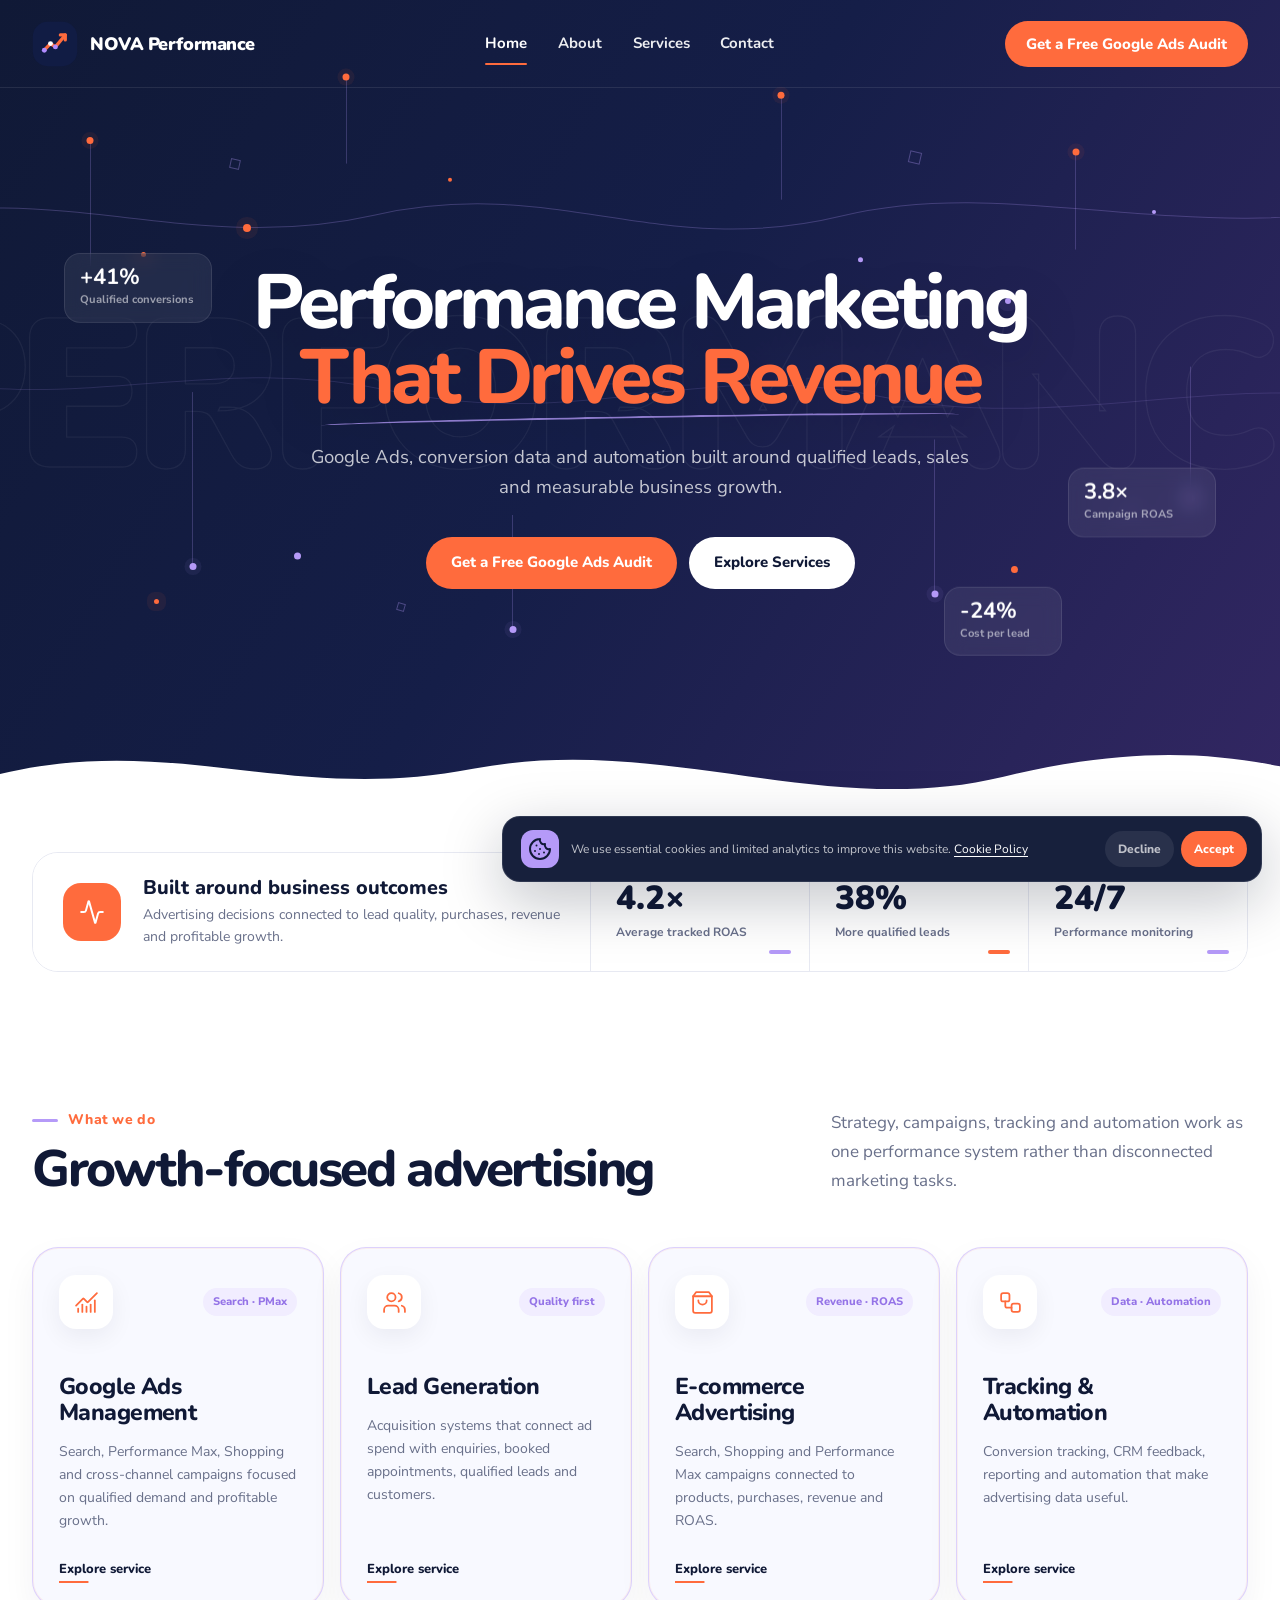
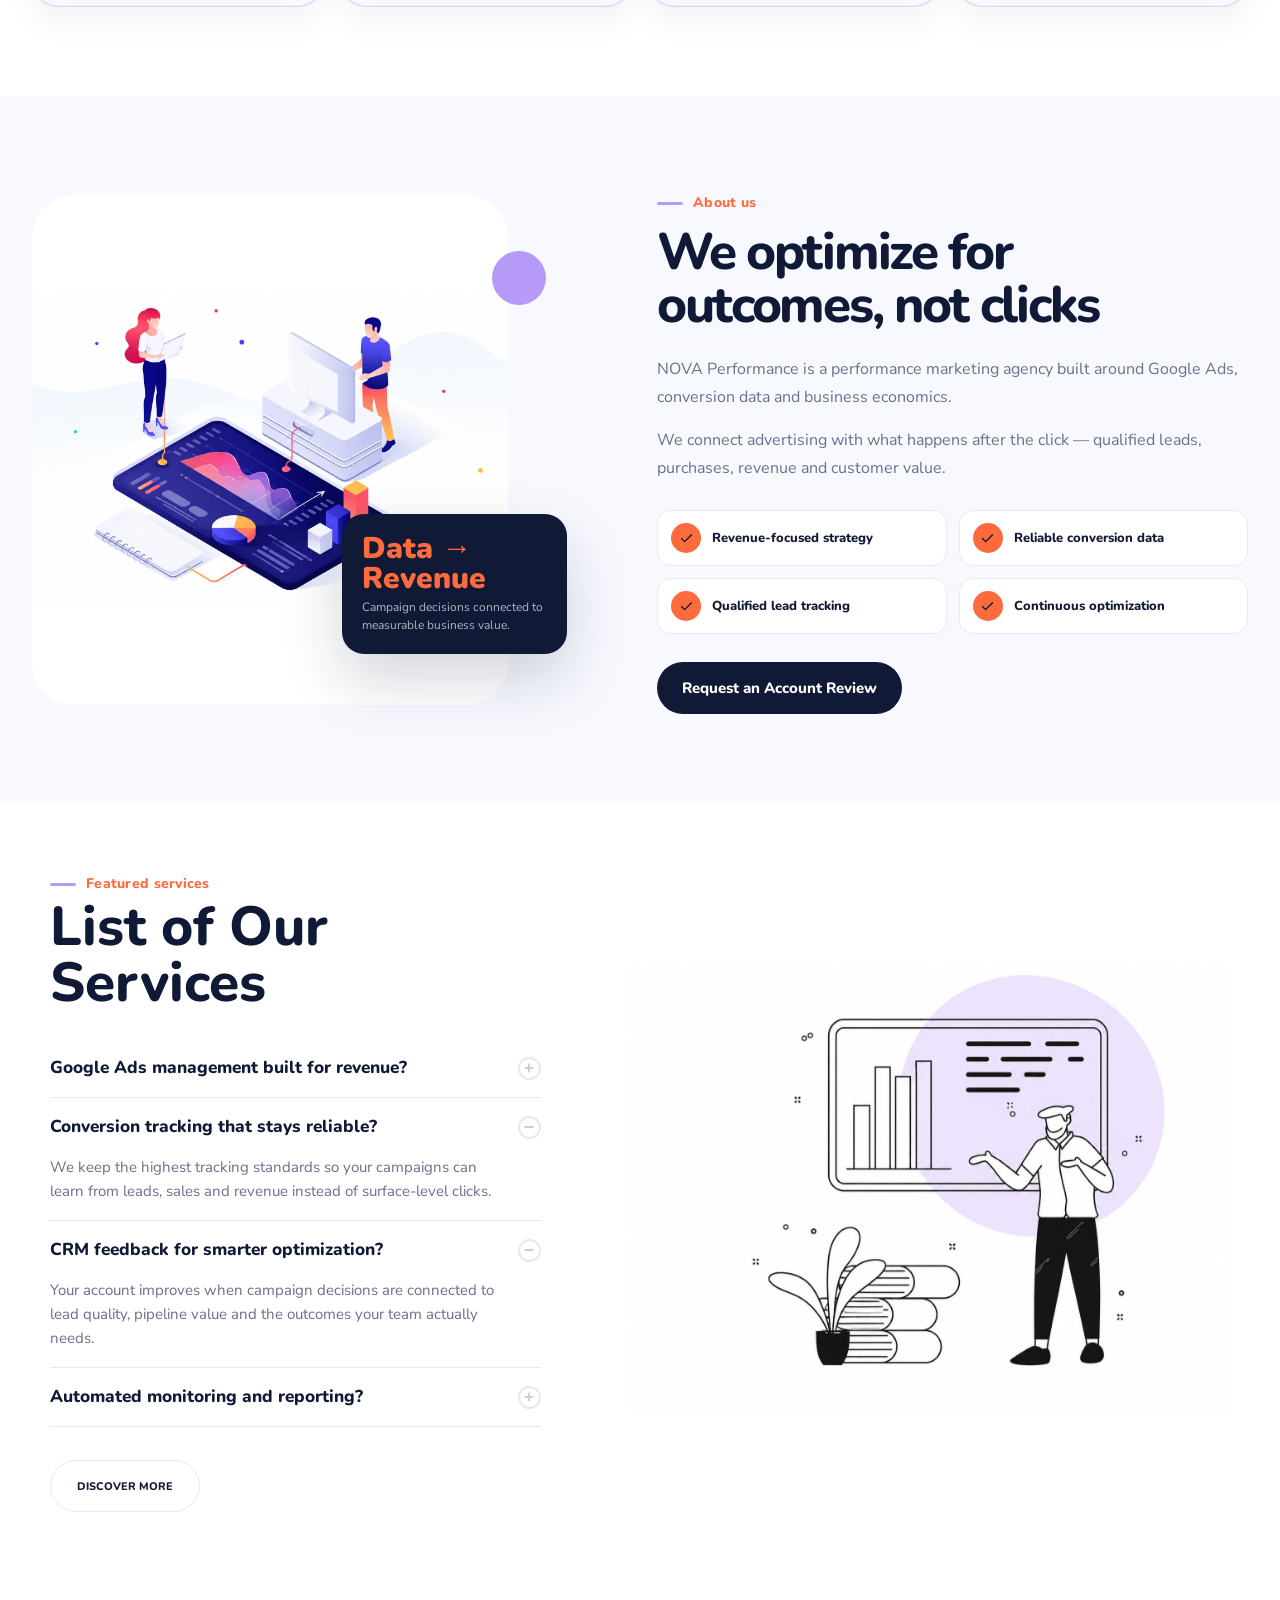
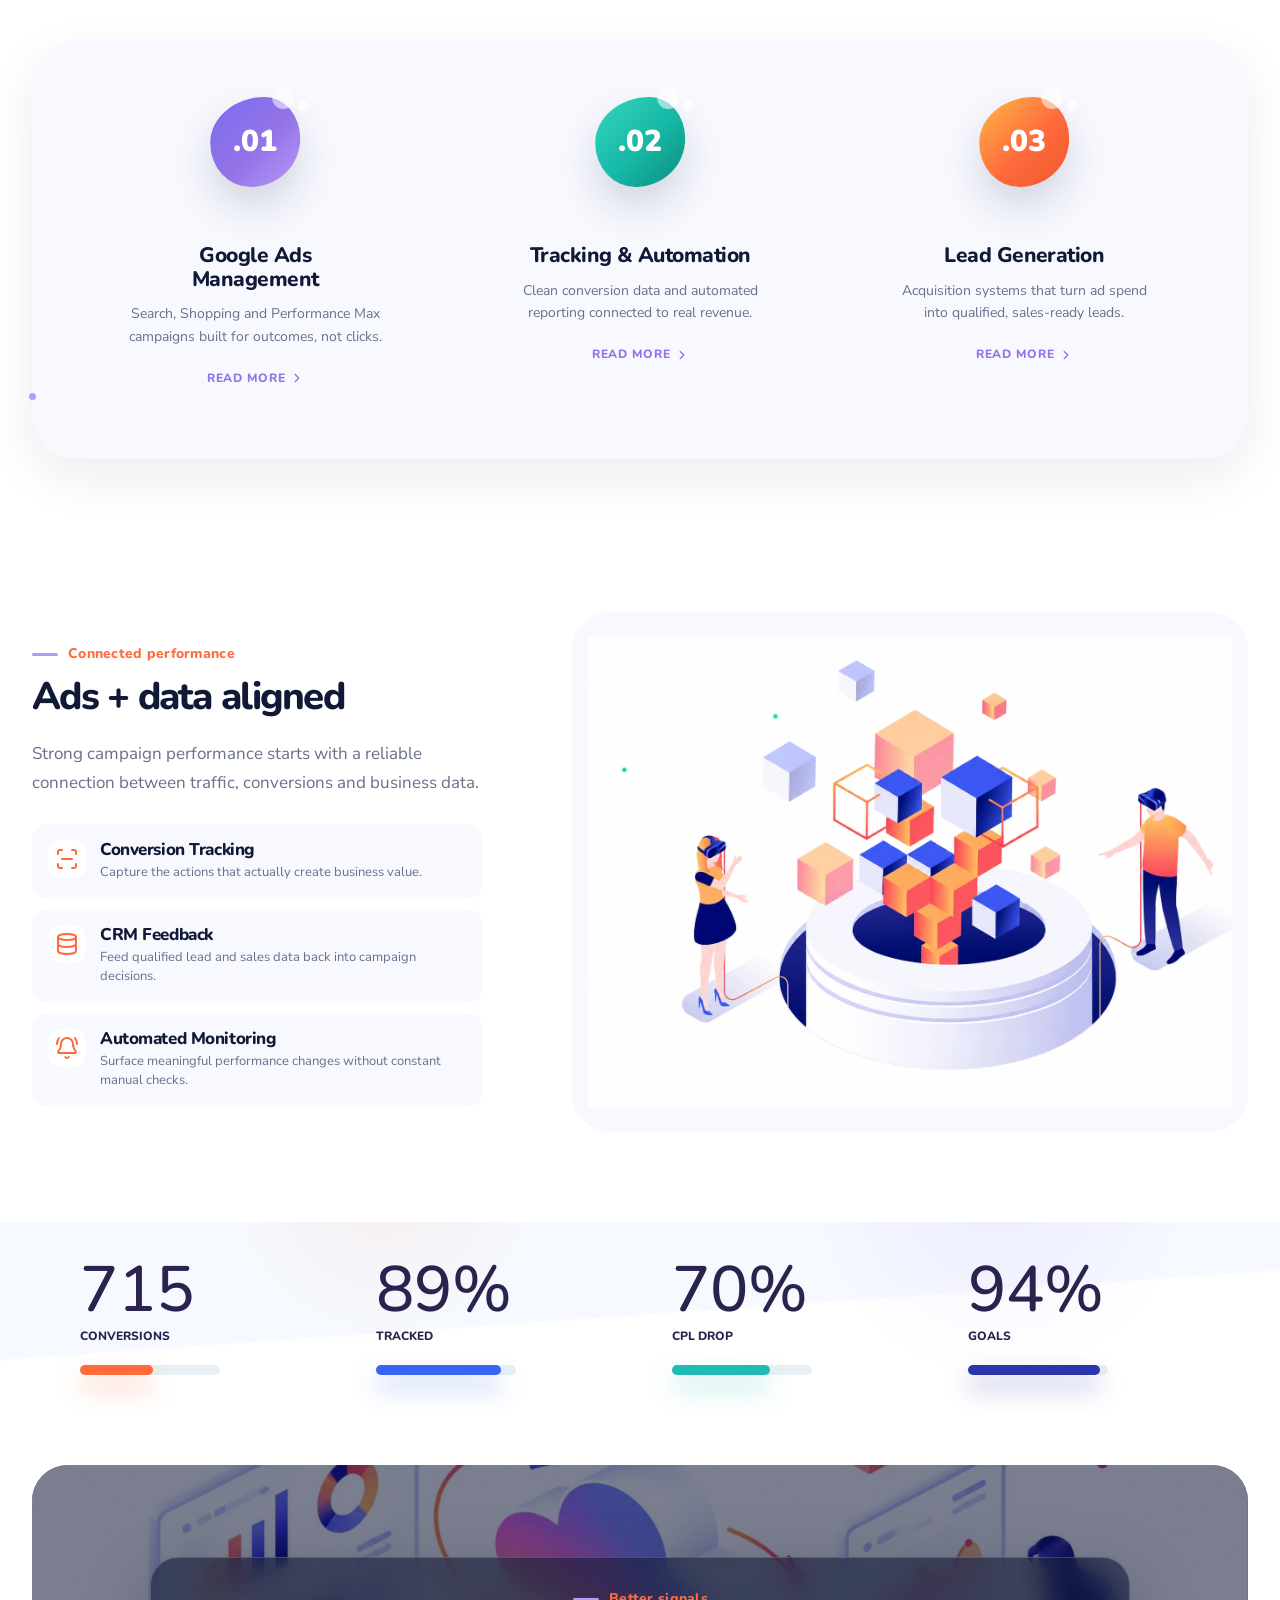
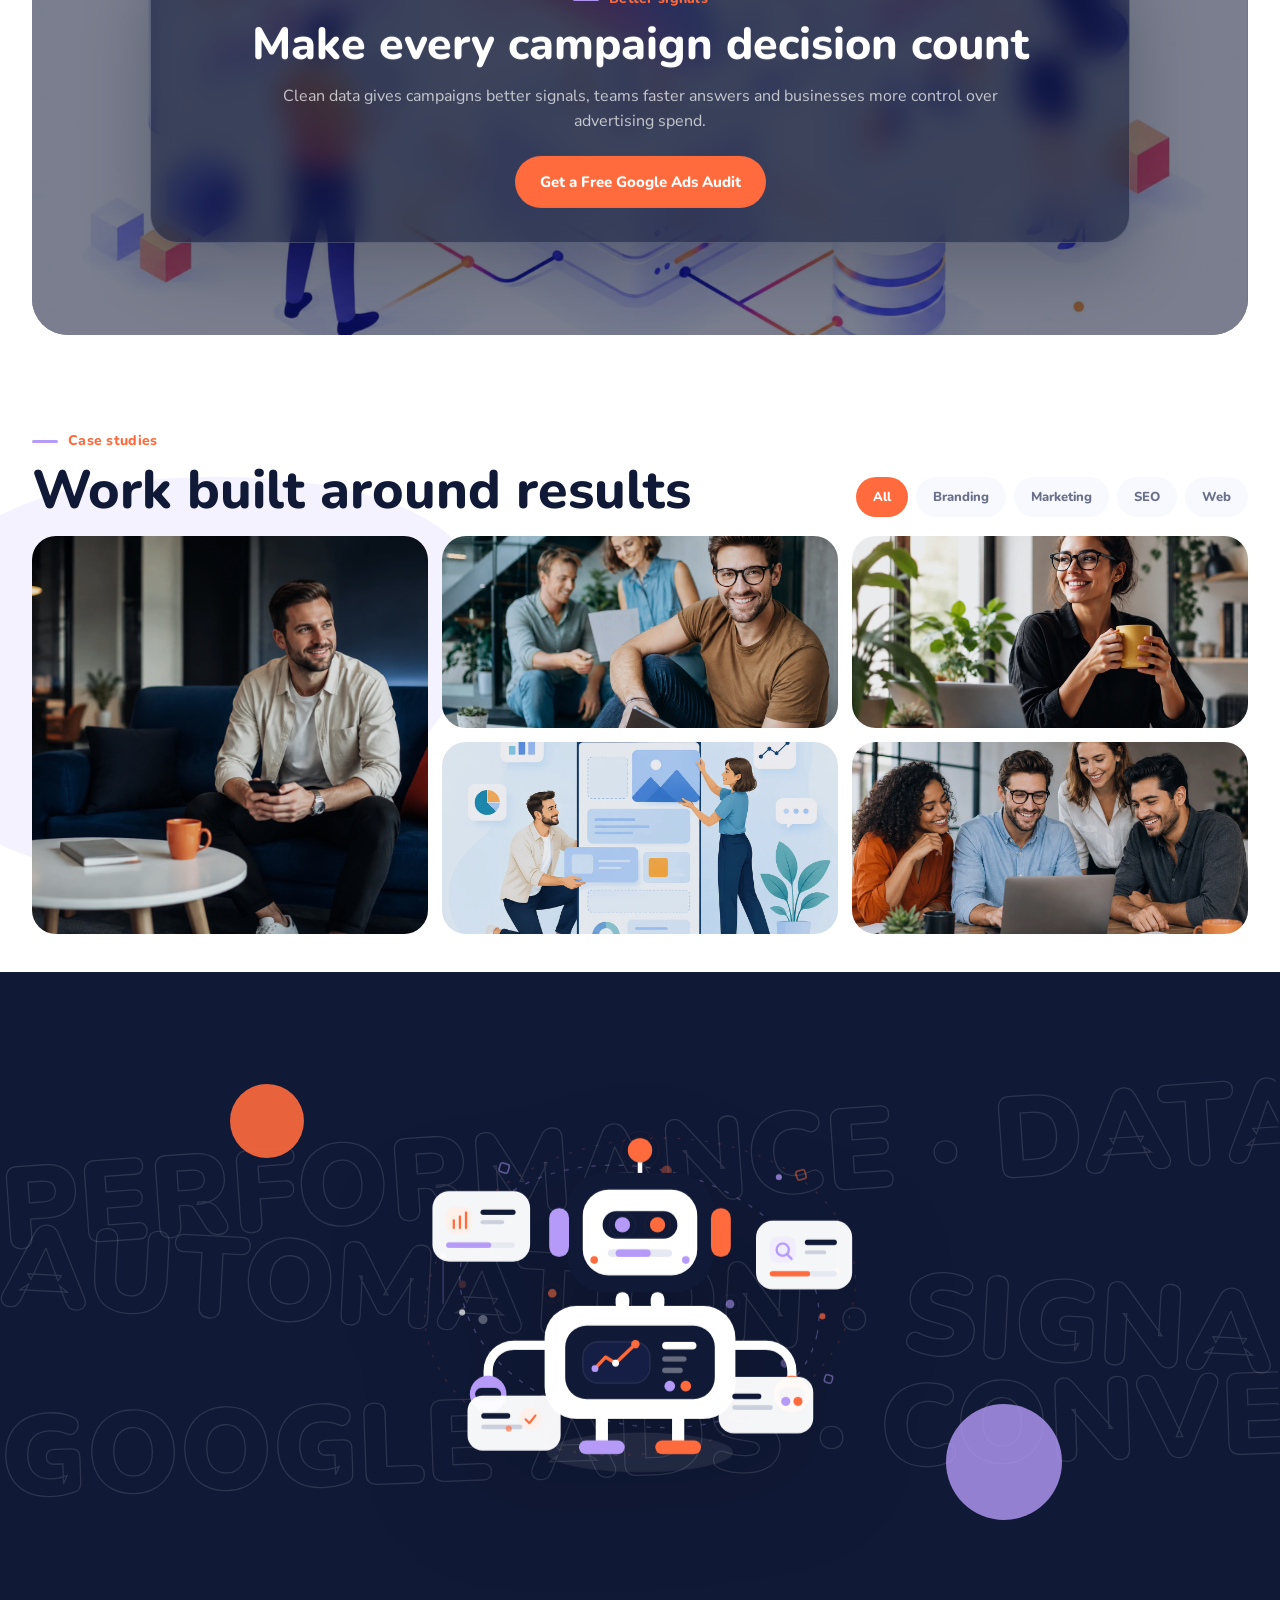
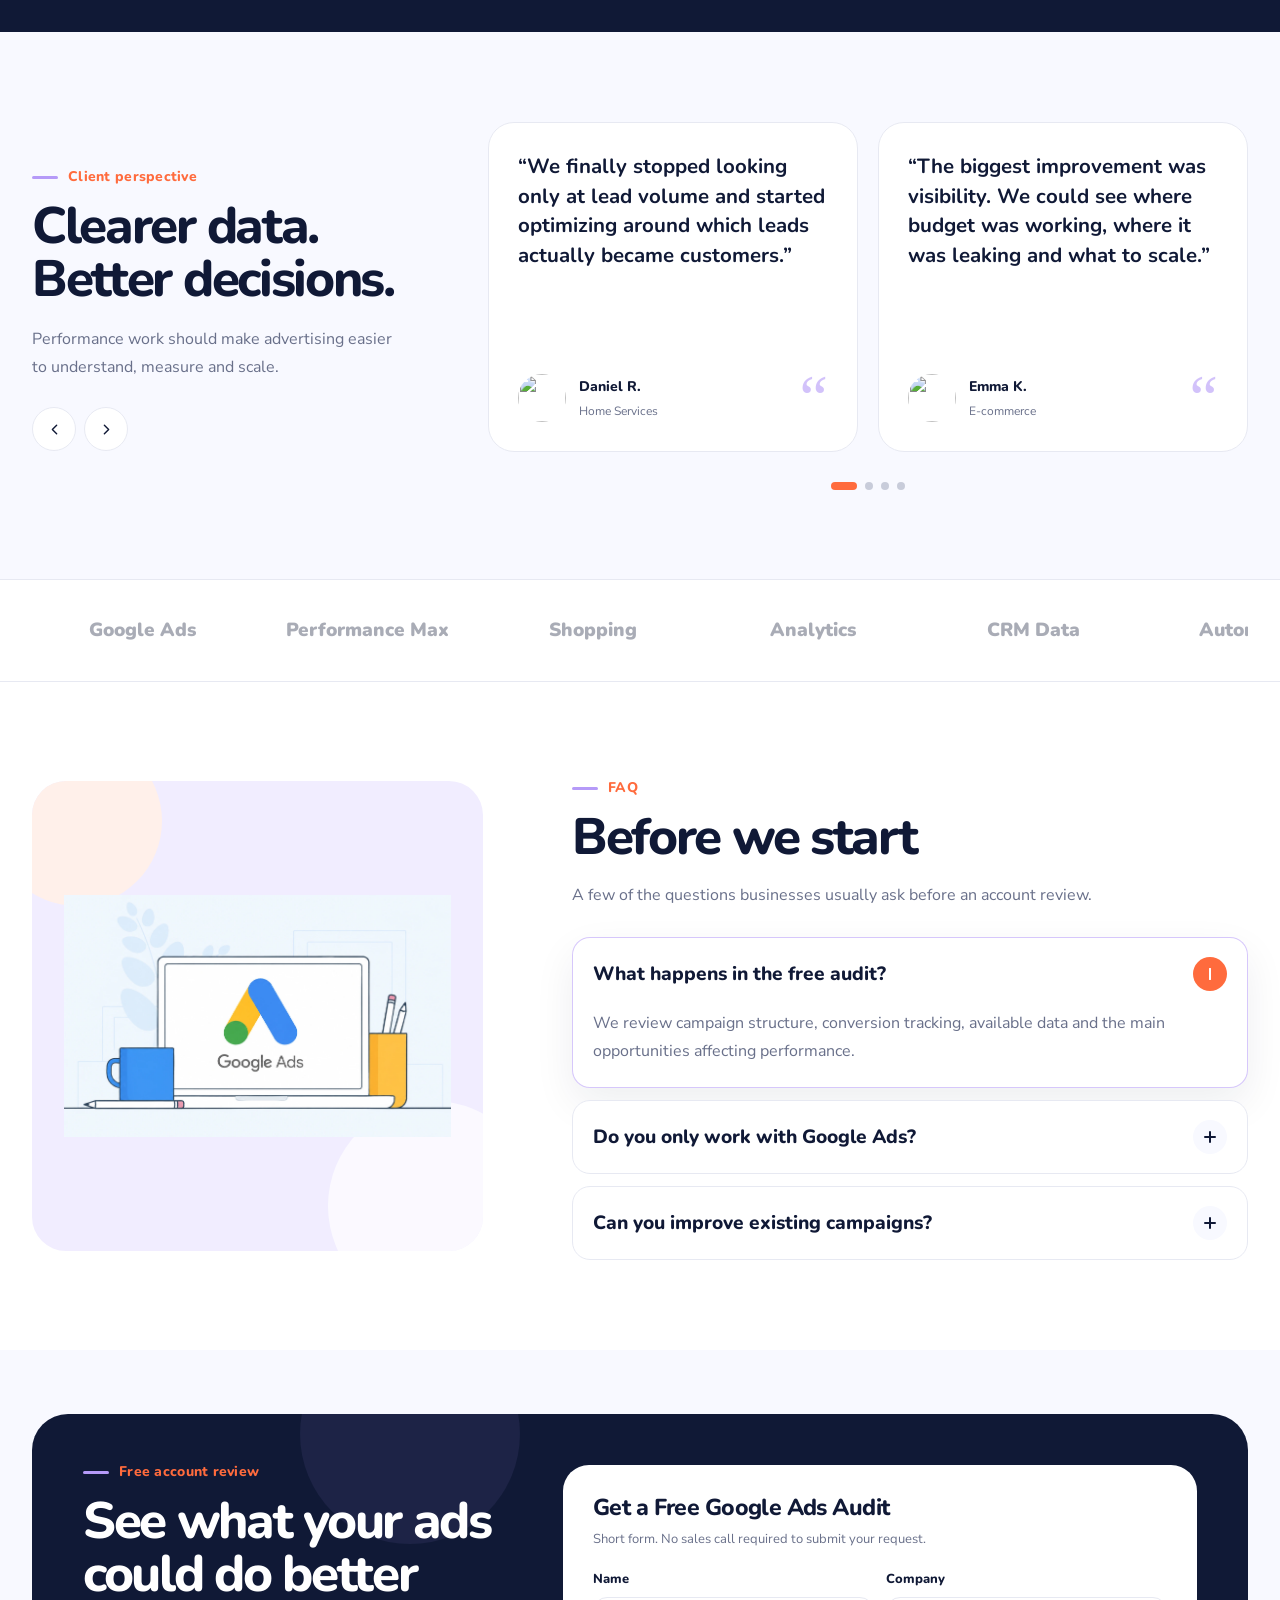
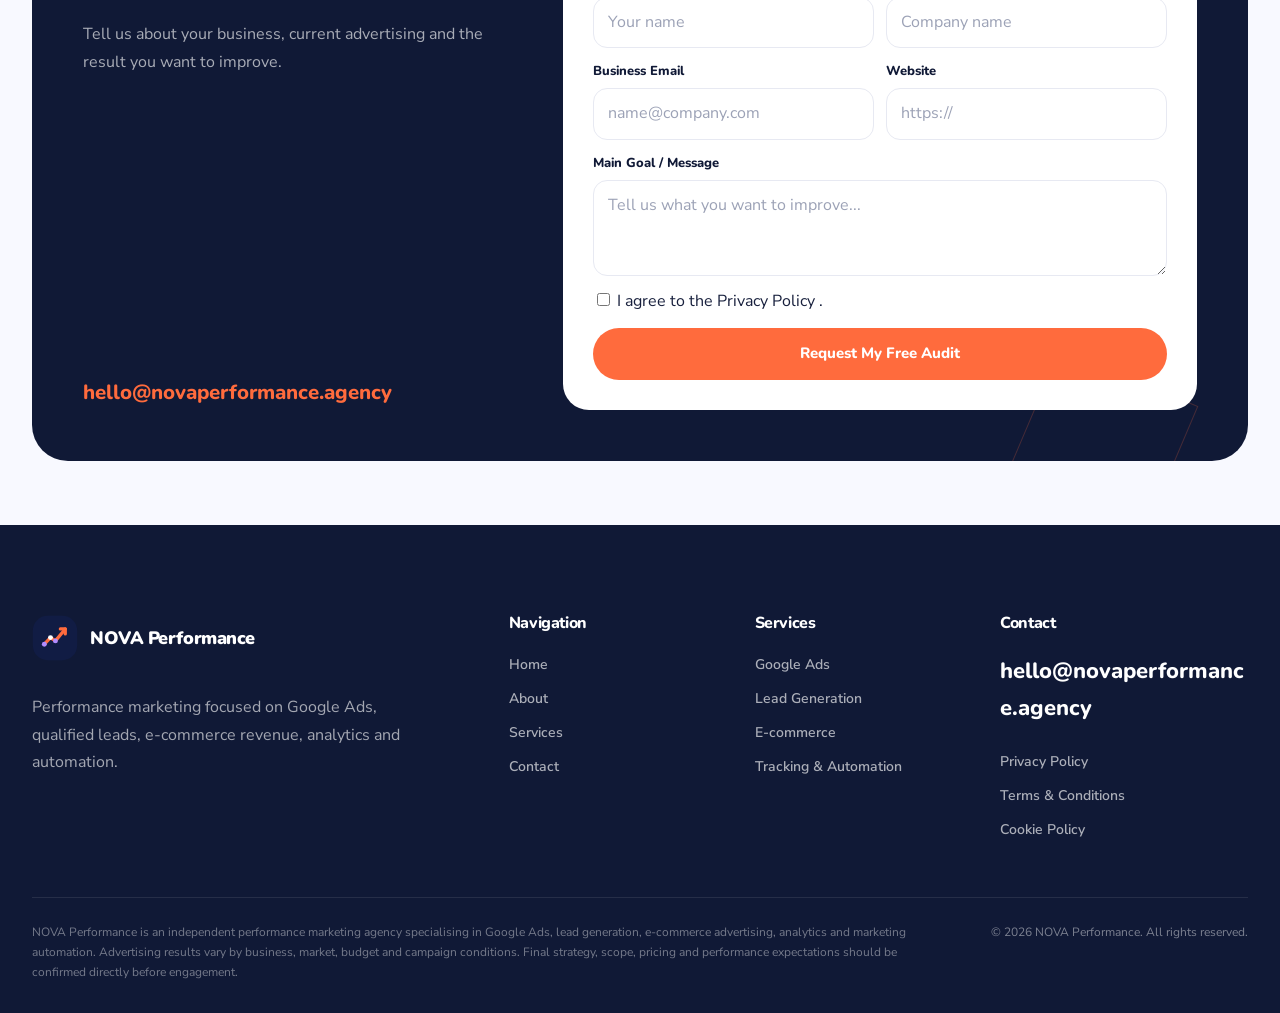
==== commit 37a9e1ce: "+" ====
--- a/index.html
+++ b/index.html
@@ -1192,6 +1192,217 @@
         </section>
 
 
+        <section
+            class="section home-service-list"
+            aria-labelledby="featured-services-title"
+        >
+
+            <div class="container">
+
+                <div class="home-service-list__grid">
+
+                    <div class="home-service-list__content">
+
+                        <span
+                            class="section-label"
+                            data-aos="fade-up"
+                        >
+                            Featured services
+                        </span>
+
+                        <h2
+                            id="featured-services-title"
+                            data-aos="fade-up"
+                            data-aos-delay="50"
+                        >
+                            List of Our Services
+                        </h2>
+
+                        <div
+                            class="home-service-list__accordion accordion"
+                            data-accordion
+                            data-accordion-multiple
+                            data-aos="fade-up"
+                            data-aos-delay="90"
+                        >
+
+                            <article class="accordion-item">
+
+                                <button
+                                    class="accordion-trigger"
+                                    type="button"
+                                    aria-expanded="false"
+                                >
+
+                                    <span class="accordion-trigger__title">
+                                        Google Ads management built for revenue?
+                                    </span>
+
+                                    <span
+                                        class="accordion-trigger__icon"
+                                        aria-hidden="true"
+                                    ></span>
+
+                                </button>
+
+                                <div class="accordion-content">
+
+                                    <div class="accordion-content__inner">
+
+                                        <div class="accordion-content__body">
+                                            Search, Shopping and Performance Max
+                                            campaigns structured around profit,
+                                            qualified demand and cleaner growth.
+                                        </div>
+
+                                    </div>
+
+                                </div>
+
+                            </article>
+
+                            <article class="accordion-item is-open">
+
+                                <button
+                                    class="accordion-trigger"
+                                    type="button"
+                                    aria-expanded="true"
+                                >
+
+                                    <span class="accordion-trigger__title">
+                                        Conversion tracking that stays reliable?
+                                    </span>
+
+                                    <span
+                                        class="accordion-trigger__icon"
+                                        aria-hidden="true"
+                                    ></span>
+
+                                </button>
+
+                                <div class="accordion-content">
+
+                                    <div class="accordion-content__inner">
+
+                                        <div class="accordion-content__body">
+                                            We keep the highest tracking
+                                            standards so your campaigns can
+                                            learn from leads, sales and revenue
+                                            instead of surface-level clicks.
+                                        </div>
+
+                                    </div>
+
+                                </div>
+
+                            </article>
+
+                            <article class="accordion-item is-open">
+
+                                <button
+                                    class="accordion-trigger"
+                                    type="button"
+                                    aria-expanded="true"
+                                >
+
+                                    <span class="accordion-trigger__title">
+                                        CRM feedback for smarter optimization?
+                                    </span>
+
+                                    <span
+                                        class="accordion-trigger__icon"
+                                        aria-hidden="true"
+                                    ></span>
+
+                                </button>
+
+                                <div class="accordion-content">
+
+                                    <div class="accordion-content__inner">
+
+                                        <div class="accordion-content__body">
+                                            Your account improves when campaign
+                                            decisions are connected to lead
+                                            quality, pipeline value and the
+                                            outcomes your team actually needs.
+                                        </div>
+
+                                    </div>
+
+                                </div>
+
+                            </article>
+
+                            <article class="accordion-item">
+
+                                <button
+                                    class="accordion-trigger"
+                                    type="button"
+                                    aria-expanded="false"
+                                >
+
+                                    <span class="accordion-trigger__title">
+                                        Automated monitoring and reporting?
+                                    </span>
+
+                                    <span
+                                        class="accordion-trigger__icon"
+                                        aria-hidden="true"
+                                    ></span>
+
+                                </button>
+
+                                <div class="accordion-content">
+
+                                    <div class="accordion-content__inner">
+
+                                        <div class="accordion-content__body">
+                                            Dashboards and alerts keep the
+                                            important changes visible without
+                                            making your team chase reports.
+                                        </div>
+
+                                    </div>
+
+                                </div>
+
+                            </article>
+
+                        </div>
+
+                        <a
+                            class="btn btn--outline home-service-list__button"
+                            href="#services"
+                            data-aos="fade-up"
+                            data-aos-delay="130"
+                        >
+                            Discover more
+                        </a>
+
+                    </div>
+
+                    <div
+                        class="home-service-list__visual"
+                        data-aos="fade-left"
+                    >
+
+                        <img
+                            src="assets/img/services/featured-services.webp"
+                            alt="Featured marketing services illustration"
+                            width="1448"
+                            height="1086"
+                            loading="lazy"
+                        >
+
+                    </div>
+
+                </div>
+
+            </div>
+
+        </section>
+
+
 
 
         <section class="section home-highlights">
@@ -1586,6 +1797,8 @@
                         class="home-parallax__media"
                         src="assets/img/parallax/performance-campaign.webp"
                         alt="Performance marketing campaign visual"
+                        width="1672"
+                        height="941"
                         loading="lazy"
                         data-parallax-image
                     >
--- a/assets/css/index.css
+++ b/assets/css/index.css
@@ -778,6 +778,142 @@
     gap: 10px;
 
     margin-top: 28px;
+}
+
+
+
+.home-service-list {
+    padding-block: clamp(42px, 5vw, 76px);
+
+    background: var(--color-white);
+}
+
+.home-service-list__grid {
+    display: grid;
+    grid-template-columns:
+        minmax(0, 0.9fr)
+        minmax(0, 1.1fr);
+    align-items: center;
+    gap: clamp(46px, 7vw, 104px);
+
+    max-width: 1180px;
+    margin-inline: auto;
+}
+
+.home-service-list__content {
+    min-width: 0;
+}
+
+.home-service-list__content .section-label {
+    margin-bottom: 8px;
+}
+
+.home-service-list__content h2 {
+    font-size: clamp(38px, 4.3vw, 55px);
+    line-height: 1.02;
+    letter-spacing: 0;
+}
+
+.home-service-list__accordion {
+    gap: 0;
+
+    margin-top: 28px;
+}
+
+.home-service-list__accordion .accordion-item {
+    background: transparent;
+
+    border: 0;
+    border-bottom: 1px solid var(--color-border);
+    border-radius: 0;
+
+    box-shadow: none;
+}
+
+.home-service-list__accordion .accordion-item.is-open {
+    border-color: var(--color-border);
+
+    box-shadow: none;
+}
+
+.home-service-list__accordion .accordion-trigger {
+    min-height: 58px;
+
+    padding:
+        15px
+        0;
+}
+
+.home-service-list__accordion .accordion-trigger__title {
+    font-size: clamp(17px, 1.35vw, 19px);
+    line-height: 1.3;
+}
+
+.home-service-list__accordion .accordion-trigger__icon {
+    width: 23px;
+    height: 23px;
+
+    background: transparent;
+    border: 2px solid var(--color-border);
+}
+
+.home-service-list__accordion .accordion-trigger__icon::before,
+.home-service-list__accordion .accordion-trigger__icon::after {
+    width: 9px;
+    height: 2px;
+
+    background: #c9cfda;
+}
+
+.home-service-list__accordion .accordion-item.is-open .accordion-trigger__icon {
+    background: transparent;
+    border-color: var(--color-border);
+
+    transform: rotate(180deg);
+}
+
+.home-service-list__accordion .accordion-item.is-open .accordion-trigger__icon::before,
+.home-service-list__accordion .accordion-item.is-open .accordion-trigger__icon::after {
+    background: #c9cfda;
+}
+
+.home-service-list__accordion .accordion-content__body {
+    max-width: 580px;
+
+    padding:
+        0
+        34px
+        17px
+        0;
+
+    font-size: 15px;
+    line-height: 1.58;
+
+    color: var(--color-text-soft);
+}
+
+.home-service-list__button {
+    min-height: 52px;
+
+    margin-top: 32px;
+    padding-inline: 26px;
+
+    font-size: 11px;
+    text-transform: uppercase;
+}
+
+.home-service-list__visual {
+    display: grid;
+    place-items: center;
+
+    min-height: min(480px, 55vh);
+}
+
+.home-service-list__visual img {
+    width: min(100%, 620px);
+    max-height: min(500px, 62vh);
+
+    object-fit: contain;
 }
 
 
@@ -2379,6 +2515,9 @@
     .home-about__grid,
 
 
+    .home-service-list__grid,
+
+
     .home-offer__grid,
 
 
@@ -2389,6 +2528,9 @@
     .home-about__content,
 
 
+    .home-service-list__content,
+
+
     .home-offer__content,
 
 
@@ -2399,6 +2541,9 @@
     .home-about__visual,
 
 
+    .home-service-list__visual,
+
+
     .home-offer__visual,
 
 
@@ -2408,6 +2553,20 @@
 
     .home-offer__visual {
         order: -1;
+    }
+
+    .home-service-list__grid {
+        max-width: 760px;
+    }
+
+    .home-service-list__visual {
+        order: -1;
+
+        min-height: 360px;
+    }
+
+    .home-service-list__visual img {
+        max-height: 380px;
     }
 
     .home-performance__grid {
@@ -2636,6 +2795,48 @@
         justify-content: center;
     }
 
+    .home-service-list {
+        padding-block: 34px;
+    }
+
+    .home-service-list__grid {
+        gap: 22px;
+    }
+
+    .home-service-list__content {
+        text-align: left;
+    }
+
+    .home-service-list__content h2 {
+        font-size: 34px;
+    }
+
+    .home-service-list__accordion {
+        margin-top: 20px;
+    }
+
+    .home-service-list__accordion .accordion-trigger {
+        min-height: 52px;
+    }
+
+    .home-service-list__accordion .accordion-content__body {
+        padding-right: 28px;
+
+        font-size: 14px;
+    }
+
+    .home-service-list__button {
+        margin-top: 24px;
+    }
+
+    .home-service-list__visual {
+        min-height: 270px;
+    }
+
+    .home-service-list__visual img {
+        max-height: 300px;
+    }
+
 
 
 
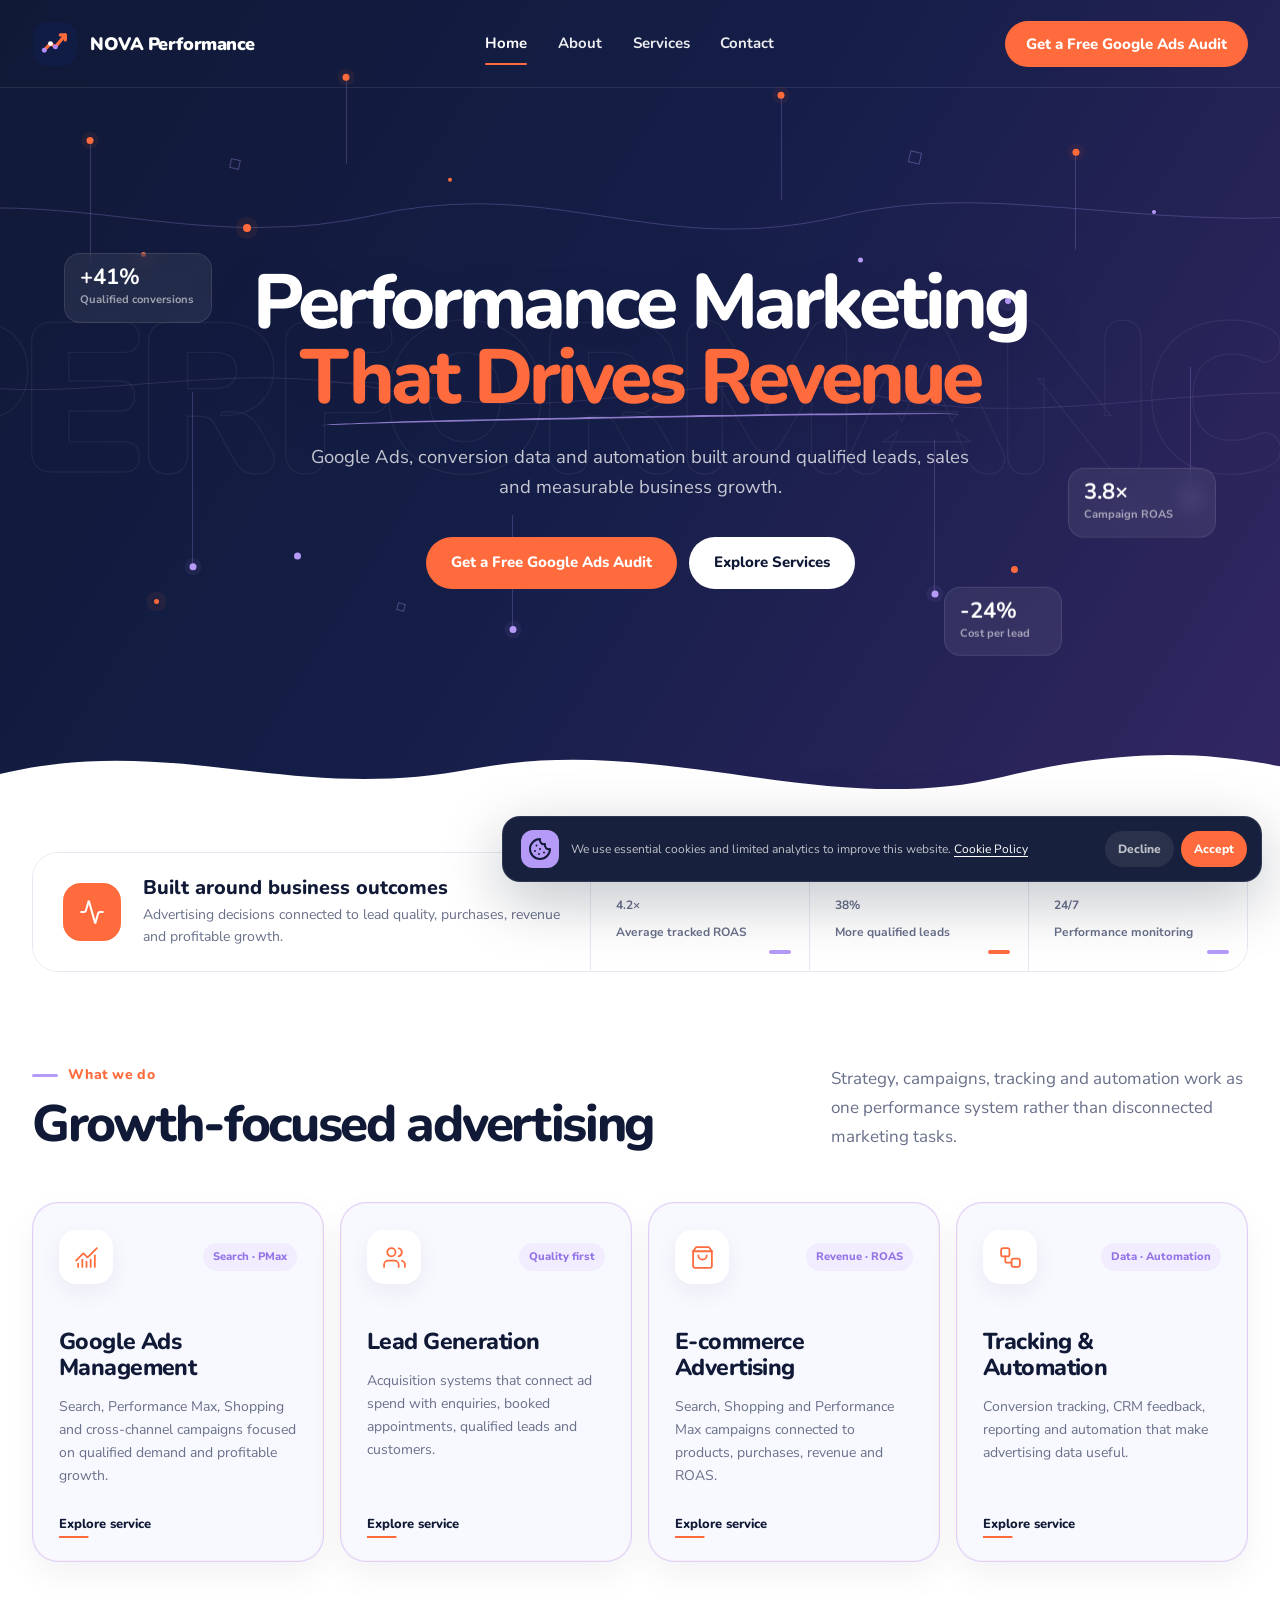
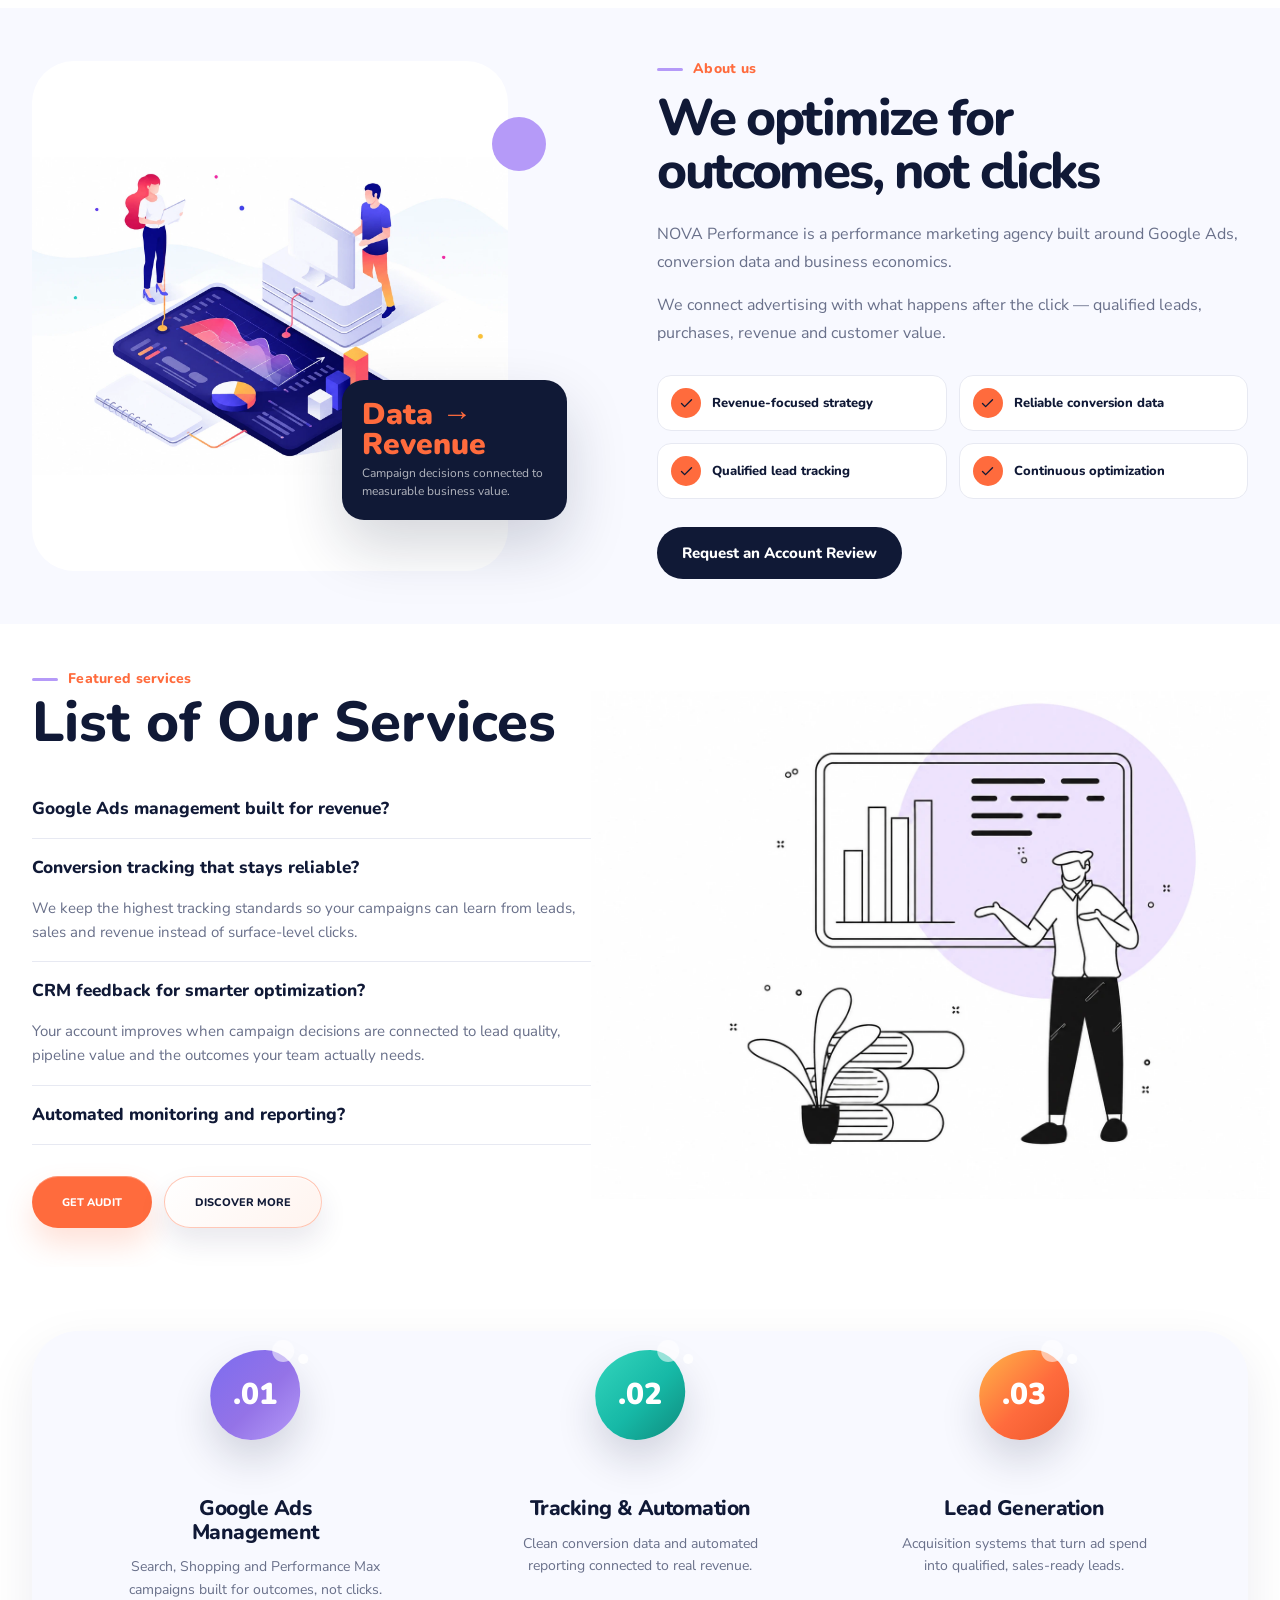
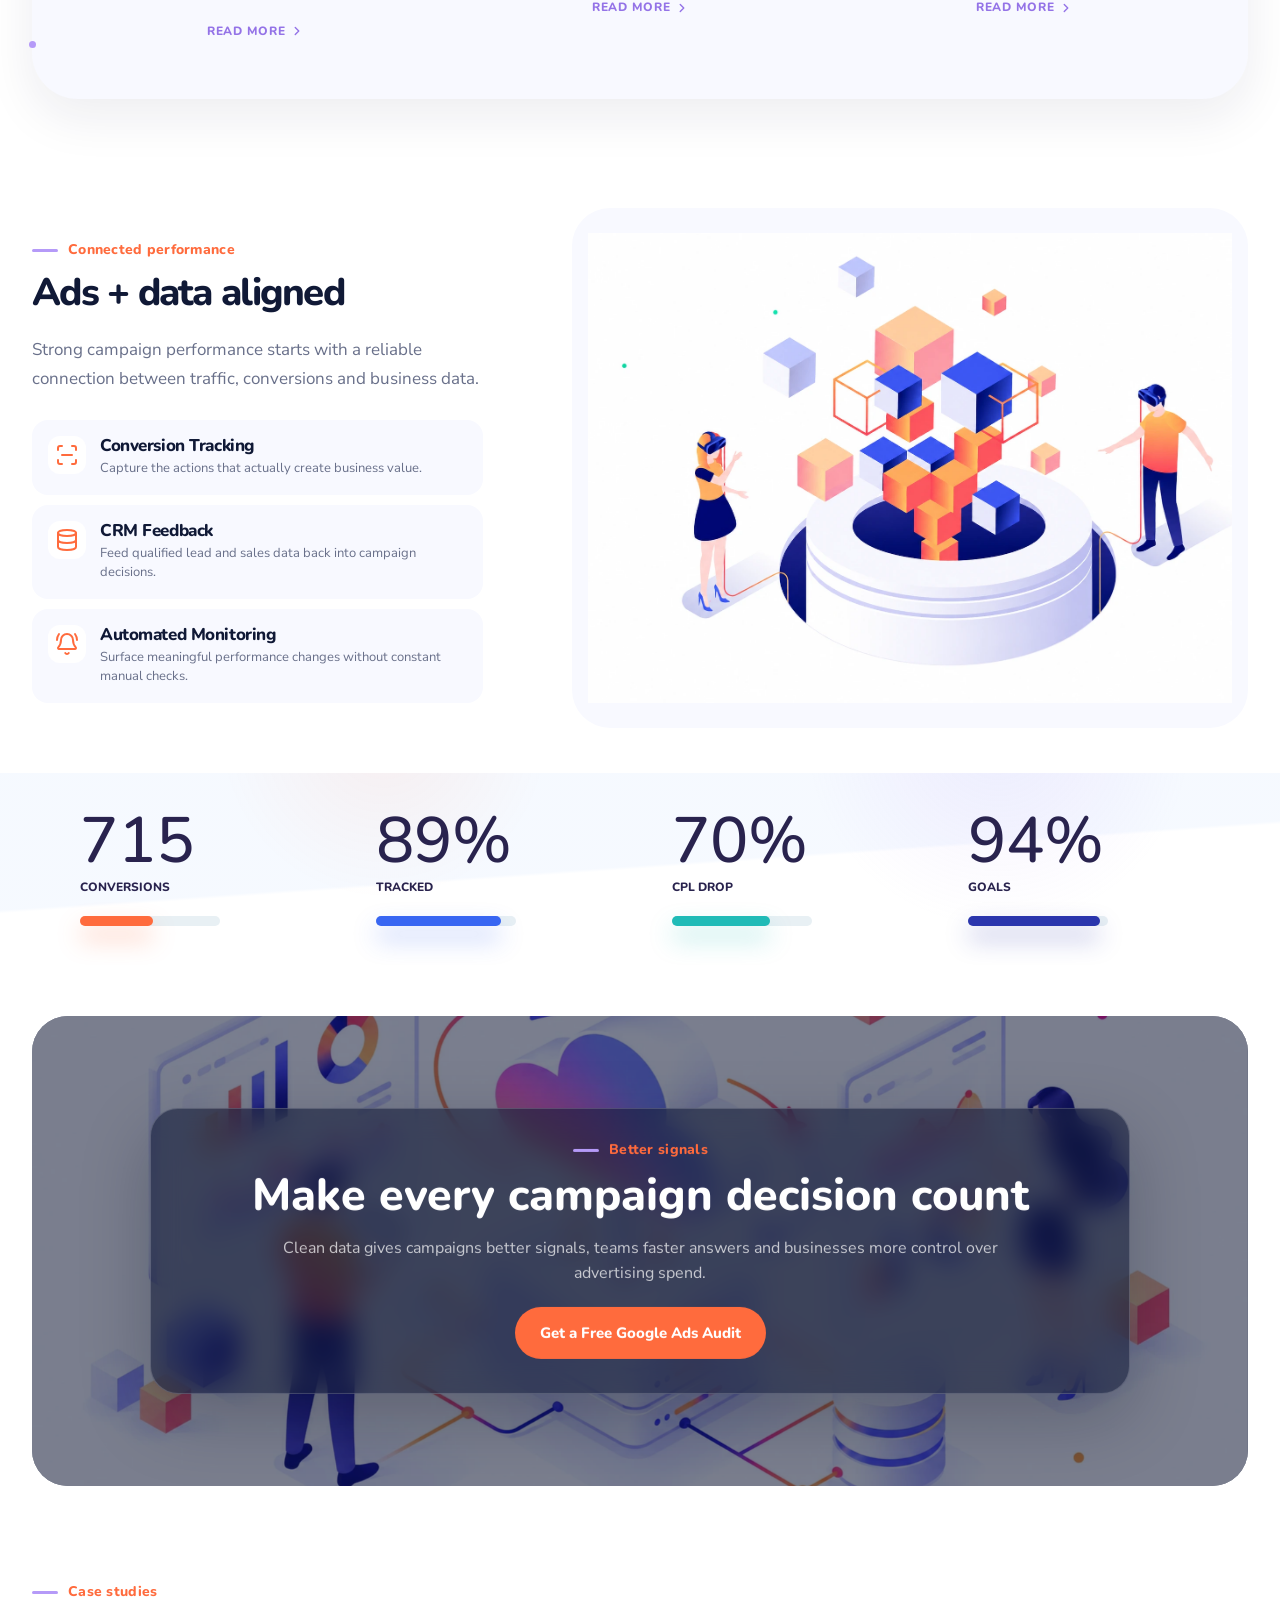
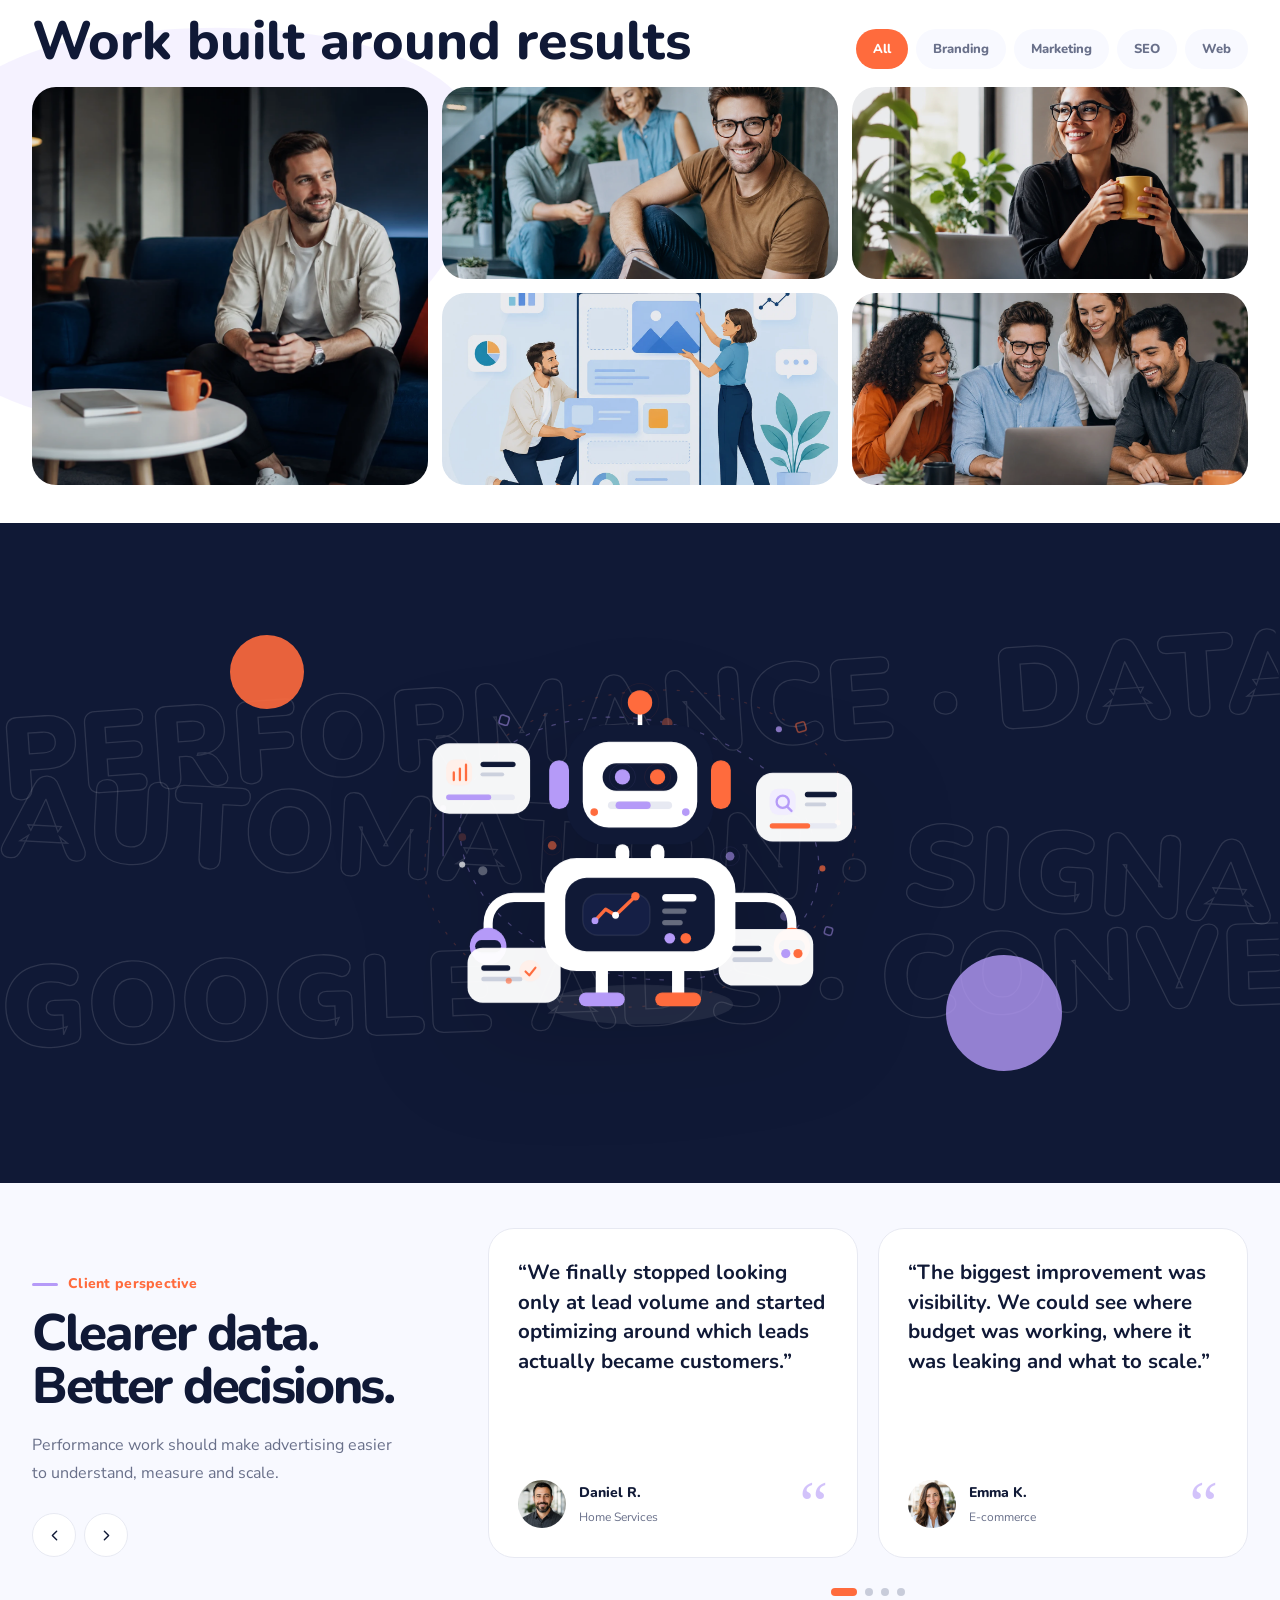
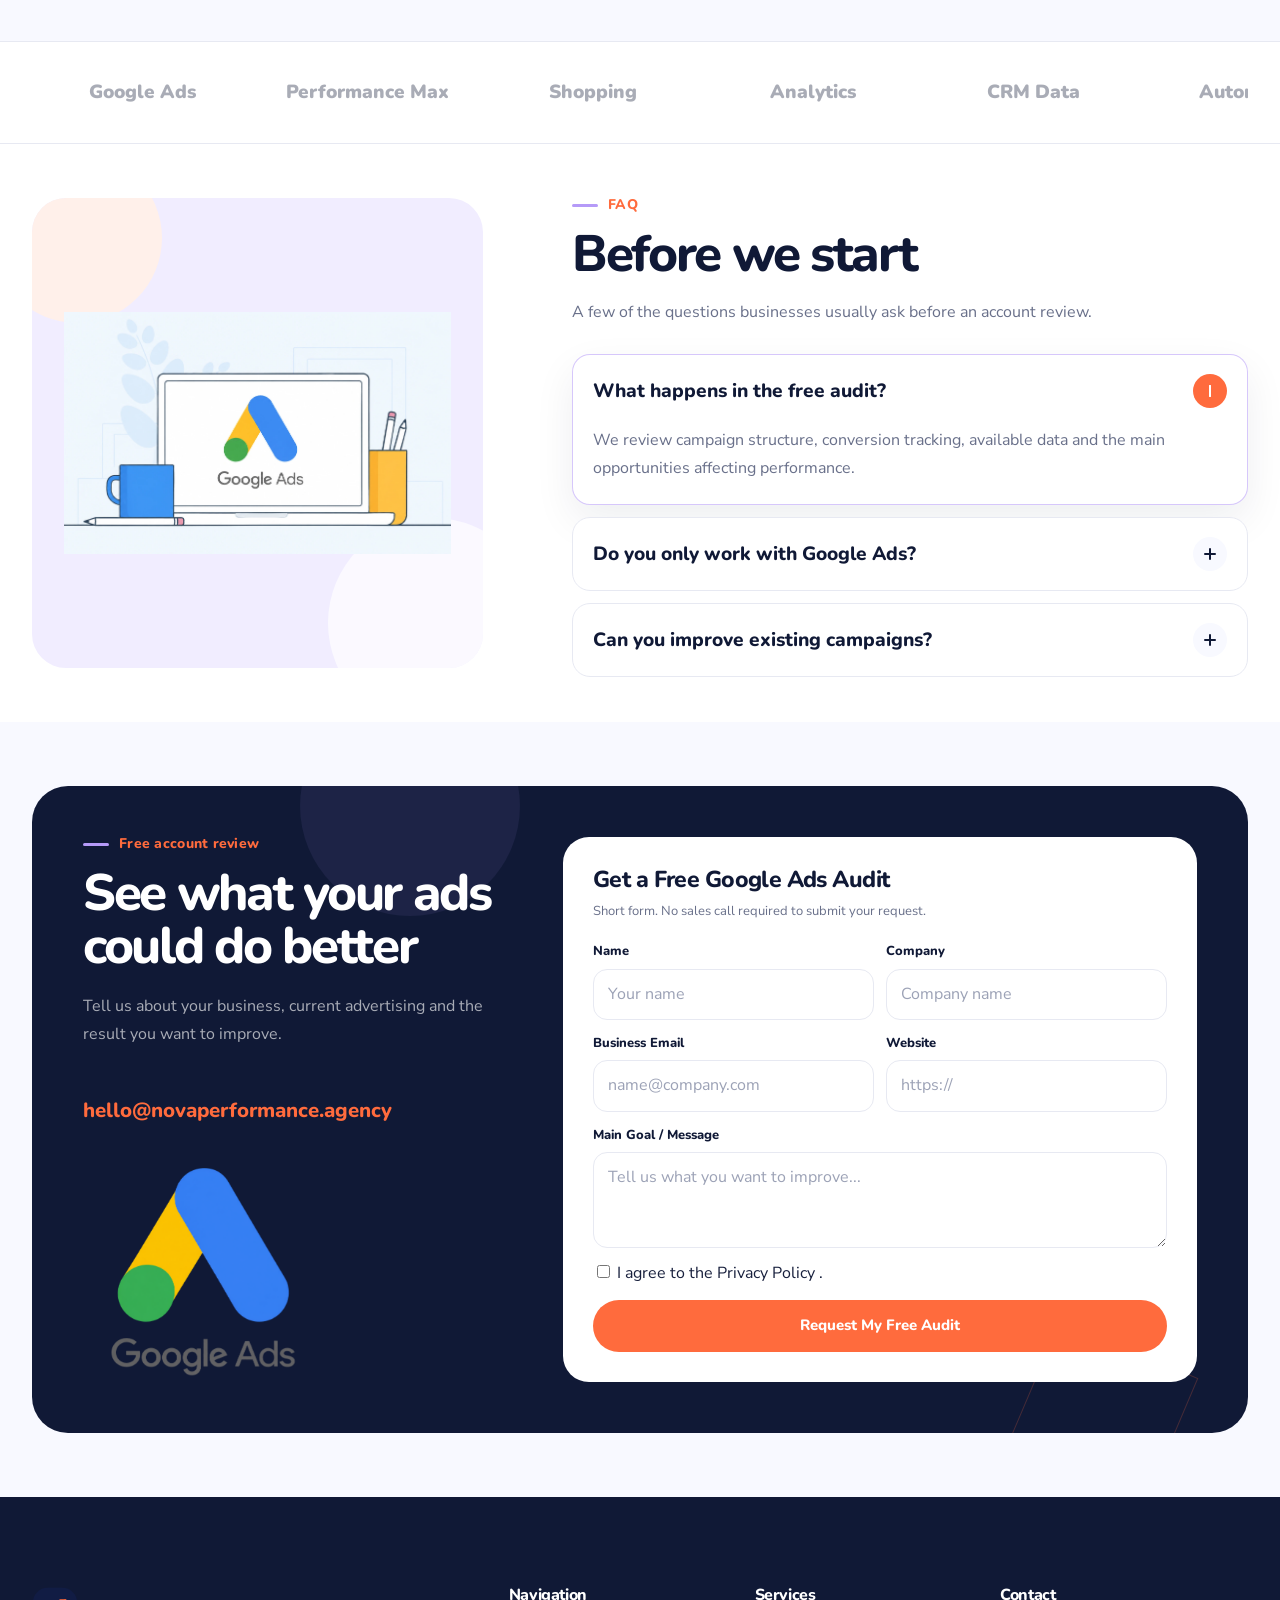
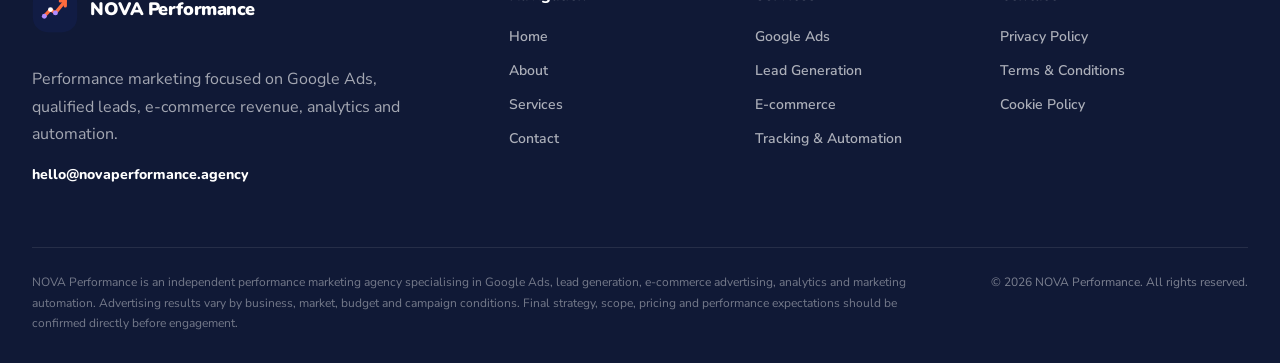
==== commit e425cf7c: "+" ====
--- a/index.html
+++ b/index.html
@@ -720,17 +720,23 @@
 
 
                     <div class="home-intro__metric">
-                        <strong>4.2×</strong>
+                        <strong>
+                            <span data-counter="4.2" data-counter-suffix="×">0</span>
+                        </strong>
                         <span>Average tracked ROAS</span>
                     </div>
 
                     <div class="home-intro__metric">
-                        <strong>38%</strong>
+                        <strong>
+                            <span data-counter="38" data-counter-suffix="%">0</span>
+                        </strong>
                         <span>More qualified leads</span>
                     </div>
 
                     <div class="home-intro__metric">
-                        <strong>24/7</strong>
+                        <strong>
+                            <span data-counter="24" data-counter-suffix="/7">0</span>
+                        </strong>
                         <span>Performance monitoring</span>
                     </div>
 
@@ -1370,14 +1376,25 @@
 
                         </div>
 
-                        <a
-                            class="btn btn--outline home-service-list__button"
-                            href="#services"
+                        <div
+                            class="home-service-list__actions"
                             data-aos="fade-up"
                             data-aos-delay="130"
                         >
-                            Discover more
-                        </a>
+                            <a
+                                class="btn btn--primary home-service-list__button"
+                                href="#contact"
+                            >
+                                Get audit
+                            </a>
+
+                            <a
+                                class="btn btn--outline home-service-list__button"
+                                href="#services"
+                            >
+                                Discover more
+                            </a>
+                        </div>
 
                     </div>
 
@@ -2802,6 +2819,20 @@
                                 Email us
                             </span>
                         </a>
+
+                        <div
+                            class="home-contact__brand"
+                            data-aos="fade-up"
+                            data-aos-delay="180"
+                        >
+                            <img
+                                src="assets/img/contact/google-ads-contact.png"
+                                alt="Google Ads"
+                                width="1310"
+                                height="1200"
+                                loading="lazy"
+                            >
+                        </div>
 
                     </div>
 
@@ -3069,85 +3100,6 @@
                         and automation.
                     </p>
 
-                </div>
-
-
-                
-
-                <div>
-
-                    <h3 class="site-footer__title">
-                        Navigation
-                    </h3>
-
-                    <nav
-                        class="site-footer__nav"
-                        aria-label="Footer navigation"
-                    >
-
-                        <a href="index.html">
-                            Home
-                        </a>
-
-                        <a href="#about">
-                            About
-                        </a>
-
-                        <a href="#services">
-                            Services
-                        </a>
-
-                        <a href="#contact">
-                            Contact
-                        </a>
-
-                    </nav>
-
-                </div>
-
-
-                
-
-                <div>
-
-                    <h3 class="site-footer__title">
-                        Services
-                    </h3>
-
-                    <nav
-                        class="site-footer__nav"
-                        aria-label="Footer services"
-                    >
-
-                        <a href="google-ads-management.html" data-config-href="services.googleAds.url" data-config-text="services.googleAds.shortTitle">
-                            Google Ads
-                        </a>
-
-                        <a href="lead-generation.html" data-config-href="services.leadGeneration.url" data-config-text="services.leadGeneration.title">
-                            Lead Generation
-                        </a>
-
-                        <a href="ecommerce-advertising.html" data-config-href="services.ecommerce.url" data-config-text="services.ecommerce.shortTitle">
-                            E-commerce
-                        </a>
-
-                        <a href="tracking-automation.html" data-config-href="services.trackingAutomation.url" data-config-text="services.trackingAutomation.title">
-                            Tracking &amp; Automation
-                        </a>
-
-                    </nav>
-
-                </div>
-
-
-                
-
-                <div>
-
-                    <h3 class="site-footer__title">
-                        Contact
-                    </h3>
-
                     <a
                         class="site-footer__email"
                         href="mailto:"
@@ -3158,11 +3110,88 @@
                         </span>
                     </a>
 
+                </div>
+
+
+                
+
+                <div>
+
+                    <h3 class="site-footer__title">
+                        Navigation
+                    </h3>
+
+                    <nav
+                        class="site-footer__nav"
+                        aria-label="Footer navigation"
+                    >
+
+                        <a href="index.html">
+                            Home
+                        </a>
+
+                        <a href="#about">
+                            About
+                        </a>
+
+                        <a href="#services">
+                            Services
+                        </a>
+
+                        <a href="#contact">
+                            Contact
+                        </a>
+
+                    </nav>
+
+                </div>
+
+
+                
+
+                <div>
+
+                    <h3 class="site-footer__title">
+                        Services
+                    </h3>
+
+                    <nav
+                        class="site-footer__nav"
+                        aria-label="Footer services"
+                    >
+
+                        <a href="google-ads-management.html" data-config-href="services.googleAds.url" data-config-text="services.googleAds.shortTitle">
+                            Google Ads
+                        </a>
+
+                        <a href="lead-generation.html" data-config-href="services.leadGeneration.url" data-config-text="services.leadGeneration.title">
+                            Lead Generation
+                        </a>
+
+                        <a href="ecommerce-advertising.html" data-config-href="services.ecommerce.url" data-config-text="services.ecommerce.shortTitle">
+                            E-commerce
+                        </a>
+
+                        <a href="tracking-automation.html" data-config-href="services.trackingAutomation.url" data-config-text="services.trackingAutomation.title">
+                            Tracking &amp; Automation
+                        </a>
+
+                    </nav>
+
+                </div>
+
+
+                
+
+                <div>
+
+                    <h3 class="site-footer__title">
+                        Contact
+                    </h3>
 
                     <nav
                         class="site-footer__nav"
                         aria-label="Legal navigation"
-                        style="margin-top: 22px;"
                     >
 
                         <a href="privacy.html" data-config-href="legal.privacy.url" data-config-text="legal.privacy.title">
--- a/assets/css/global.css
+++ b/assets/css/global.css
@@ -1900,13 +1900,20 @@
 .site-footer__email {
     display: inline-block;
 
+    width: fit-content;
+    max-width: 100%;
+    margin-top: 18px;
+
     font-family: var(--font-heading);
-    font-size: clamp(18px, 2vw, 22px);
+    font-size: clamp(13px, 1.1vw, 15px);
     font-weight: 800;
+    line-height: 1.2;
 
     color: var(--color-white);
 
-    word-break: break-word;
+    white-space: nowrap;
+    overflow: hidden;
+    text-overflow: ellipsis;
 
     transition: color var(--transition-fast);
 }
--- a/assets/css/index.css
+++ b/assets/css/index.css
@@ -330,6 +330,8 @@
 
 
 .home-services {
+    --section-space: clamp(37px, 3.5vw, 59px);
+
     background: var(--color-white);
 }
 
@@ -592,6 +594,8 @@
 
 
 .home-about {
+    --section-space: clamp(37px, 3.5vw, 59px);
+
     background: var(--color-off-white);
 }
 
@@ -783,7 +787,7 @@
 
 
 .home-service-list {
-    padding-block: clamp(42px, 5vw, 76px);
+    padding-block: clamp(29px, 3vw, 46px);
 
     background: var(--color-white);
 }
@@ -791,17 +795,19 @@
 .home-service-list__grid {
     display: grid;
     grid-template-columns:
-        minmax(0, 0.9fr)
-        minmax(0, 1.1fr);
+        minmax(0, 1.05fr)
+        minmax(0, 0.95fr);
     align-items: center;
-    gap: clamp(46px, 7vw, 104px);
-
-    max-width: 1180px;
+    gap: clamp(36px, 5vw, 78px);
+
+    max-width: none;
     margin-inline: auto;
 }
 
 .home-service-list__content {
     min-width: 0;
+
+    max-width: 680px;
 }
 
 .home-service-list__content .section-label {
@@ -809,9 +815,10 @@
 }
 
 .home-service-list__content h2 {
-    font-size: clamp(38px, 4.3vw, 55px);
+    font-size: clamp(42px, 4.4vw, 64px);
     line-height: 1.02;
     letter-spacing: 0;
+    white-space: nowrap;
 }
 
 .home-service-list__accordion {
@@ -878,7 +885,7 @@
 }
 
 .home-service-list__accordion .accordion-content__body {
-    max-width: 580px;
+    max-width: 640px;
 
     padding:
         0
@@ -892,33 +899,88 @@
     color: var(--color-text-soft);
 }
 
+.home-service-list__actions {
+    display: flex;
+    flex-wrap: wrap;
+    gap: 12px;
+
+    margin-top: 32px;
+}
+
 .home-service-list__button {
+    position: relative;
+    isolation: isolate;
+    overflow: hidden;
+
     min-height: 52px;
 
-    margin-top: 32px;
-    padding-inline: 26px;
+    padding-inline: 30px;
 
     font-size: 11px;
     text-transform: uppercase;
+
+    border-width: 0;
+
+    box-shadow:
+        0 16px 30px rgba(255, 107, 61, 0.2),
+        inset 0 1px 0 rgba(255, 255, 255, 0.28);
+}
+
+.home-service-list__button::before {
+    content: "";
+
+    position: absolute;
+    inset: 0;
+    z-index: -1;
+
+    background:
+        linear-gradient(
+            115deg,
+            rgba(255, 255, 255, 0.28),
+            rgba(255, 255, 255, 0)
+        );
+
+    opacity: 0;
+
+    transition: opacity var(--transition-fast);
+}
+
+.home-service-list__button:hover::before {
+    opacity: 1;
+}
+
+.home-service-list__button.btn--outline {
+    color: var(--color-navy);
+    background:
+        linear-gradient(135deg, #ffffff 0%, #fff4ef 100%);
+    border: 1px solid rgba(255, 107, 61, 0.36);
+    box-shadow:
+        0 14px 28px rgba(39, 34, 82, 0.1),
+        inset 0 1px 0 rgba(255, 255, 255, 0.82);
 }
 
 .home-service-list__visual {
     display: grid;
     place-items: center;
 
-    min-height: min(480px, 55vh);
+    min-height: 560px;
 }
 
 .home-service-list__visual img {
-    width: min(100%, 620px);
-    max-height: min(500px, 62vh);
+    width: min(124%, 780px);
+    max-width: none;
+    max-height: 620px;
 
     object-fit: contain;
+
+    transform: translateX(-44px);
 }
 
 
 
 .home-offer {
+    --section-space: clamp(37px, 3.5vw, 59px);
+
     background: var(--color-white);
 }
 
@@ -1209,7 +1271,7 @@
 .home-highlights__panel {
     position: relative;
 
-    padding: clamp(64px, 7vw, 92px) clamp(24px, 4vw, 56px) clamp(36px, 4vw, 48px);
+    padding: clamp(34px, 4vw, 54px) clamp(24px, 4vw, 56px) clamp(26px, 3vw, 36px);
 
     background: var(--color-off-white);
 
@@ -1951,6 +2013,8 @@
 
 
 .home-testimonials {
+    --section-space: clamp(37px, 3.5vw, 59px);
+
     background: var(--color-off-white);
 }
 
@@ -2185,6 +2249,8 @@
 
 
 .home-faq {
+    --section-space: clamp(37px, 3.5vw, 59px);
+
     background: var(--color-white);
 }
 
@@ -2339,6 +2405,18 @@
     color: var(--color-lilac);
 }
 
+.home-contact__brand {
+    width: min(240px, 68%);
+    margin-top: 34px;
+}
+
+.home-contact__brand img {
+    display: block;
+    width: 100%;
+    height: auto;
+    object-fit: contain;
+}
+
 .home-contact__form {
     position: relative;
     z-index: 3;
@@ -2556,17 +2634,21 @@
     }
 
     .home-service-list__grid {
-        max-width: 760px;
+        max-width: 820px;
     }
 
     .home-service-list__visual {
         order: -1;
 
-        min-height: 360px;
+        min-height: 410px;
     }
 
     .home-service-list__visual img {
-        max-height: 380px;
+        width: min(100%, 640px);
+        max-width: 100%;
+        max-height: 430px;
+
+        transform: none;
     }
 
     .home-performance__grid {
@@ -2638,6 +2720,14 @@
 
 
 @media (max-width: 767px) {
+
+    .home-services,
+    .home-about,
+    .home-offer,
+    .home-testimonials,
+    .home-faq {
+        --section-space: 32px;
+    }
 
     .home-contact {
         --section-space: 32px;
@@ -2796,7 +2886,7 @@
     }
 
     .home-service-list {
-        padding-block: 34px;
+        padding-block: 17px;
     }
 
     .home-service-list__grid {
@@ -2809,6 +2899,7 @@
 
     .home-service-list__content h2 {
         font-size: 34px;
+        white-space: normal;
     }
 
     .home-service-list__accordion {
@@ -2825,16 +2916,27 @@
         font-size: 14px;
     }
 
+    .home-service-list__actions {
+        gap: 10px;
+        margin-top: 24px;
+    }
+
     .home-service-list__button {
-        margin-top: 24px;
+        flex: 1 1 150px;
+        justify-content: center;
+        min-width: 0;
+        padding-inline: 20px;
     }
 
     .home-service-list__visual {
-        min-height: 270px;
+        min-height: 320px;
     }
 
     .home-service-list__visual img {
-        max-height: 300px;
+        max-width: 100%;
+        max-height: 340px;
+
+        transform: none;
     }
 
 
@@ -3087,6 +3189,12 @@
         margin-inline: auto;
     }
 
+    .home-contact__brand {
+        width: min(220px, 66%);
+        margin-inline: auto;
+        margin-top: 24px;
+    }
+
     .home-contact__form {
         padding: 20px;
 
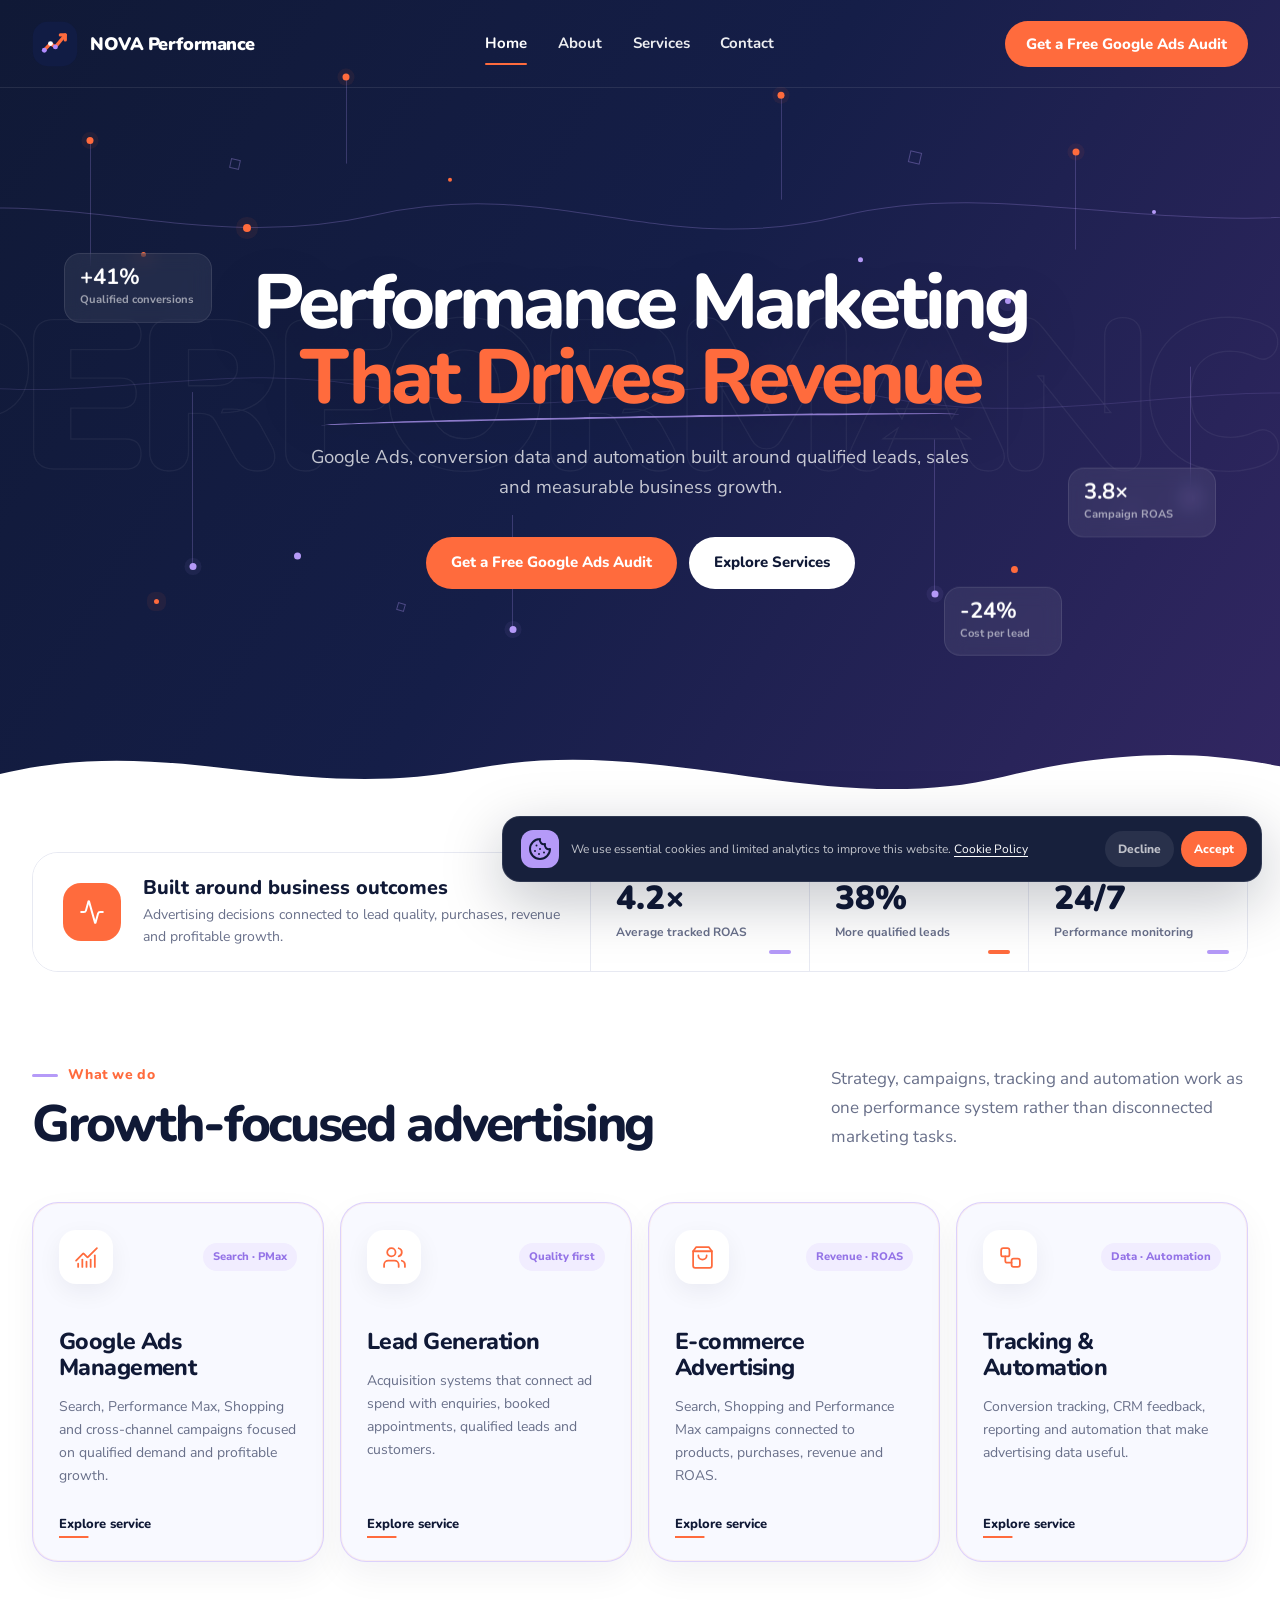
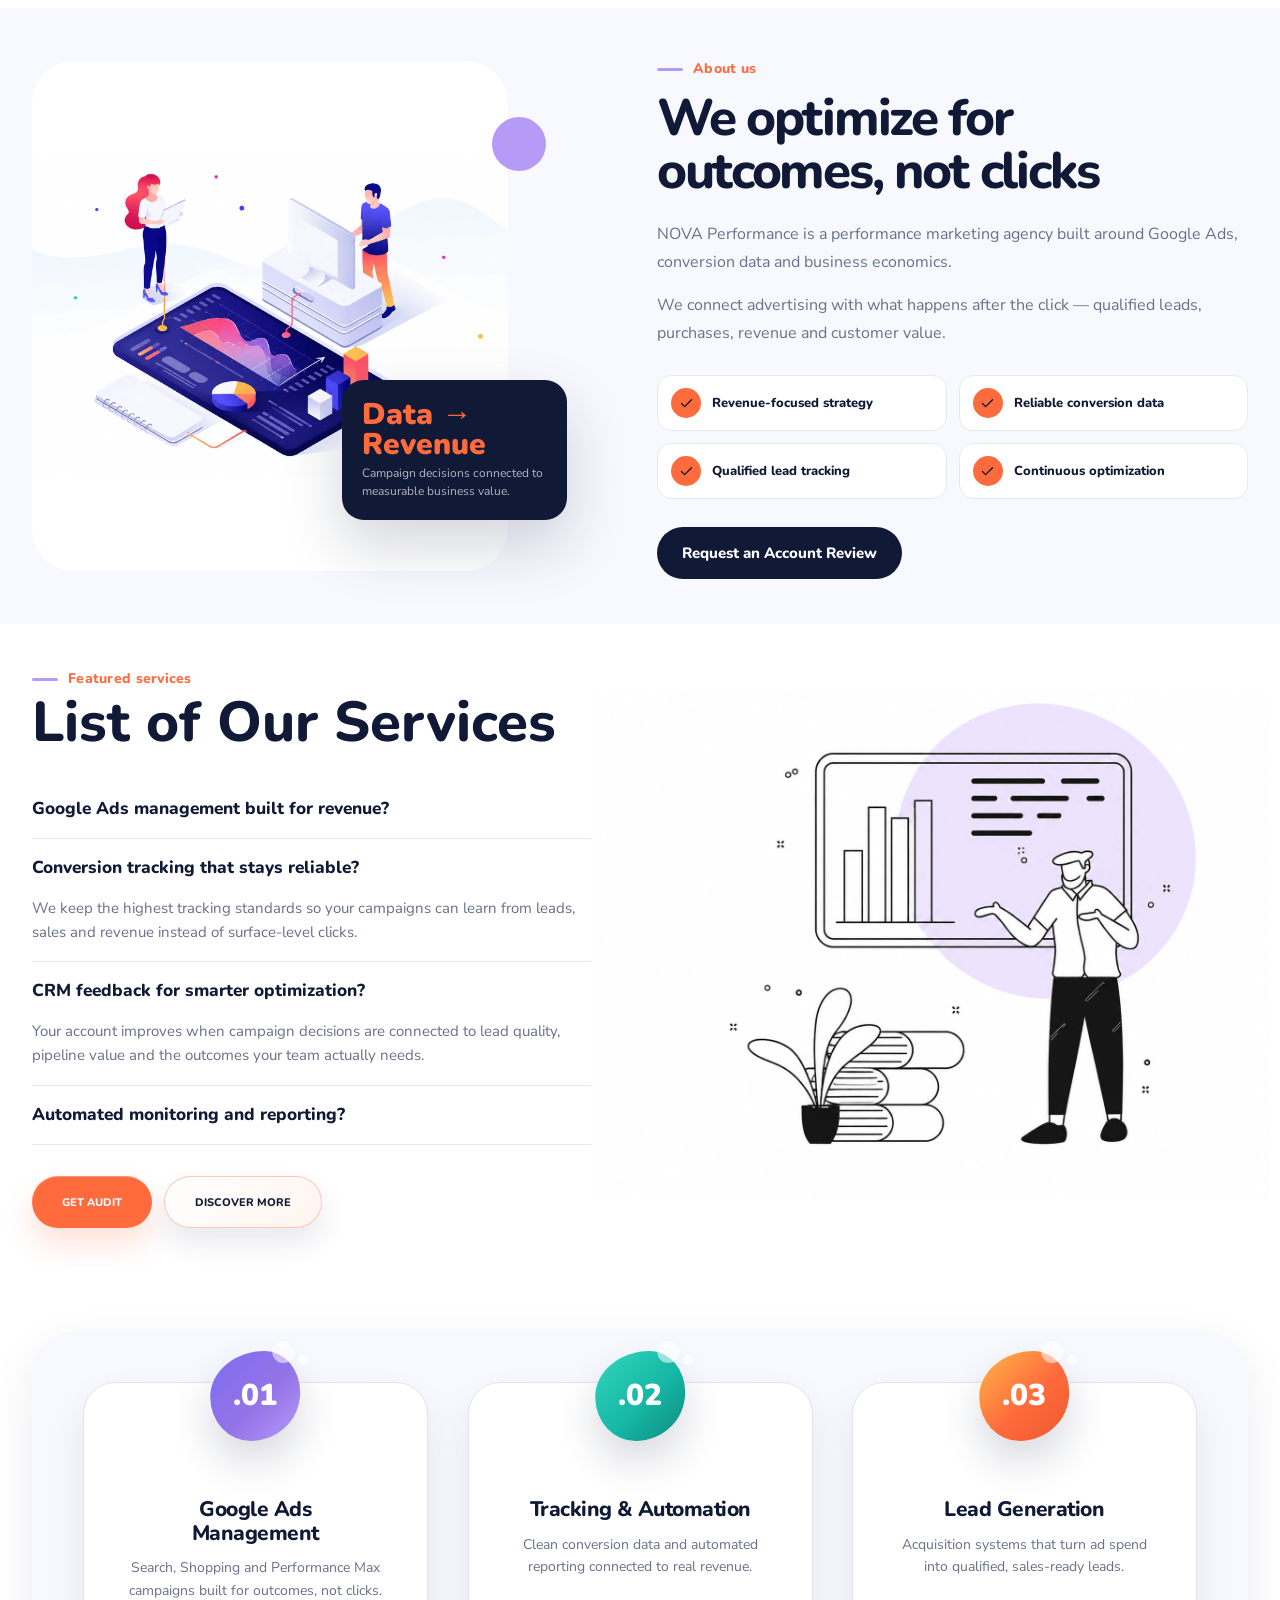
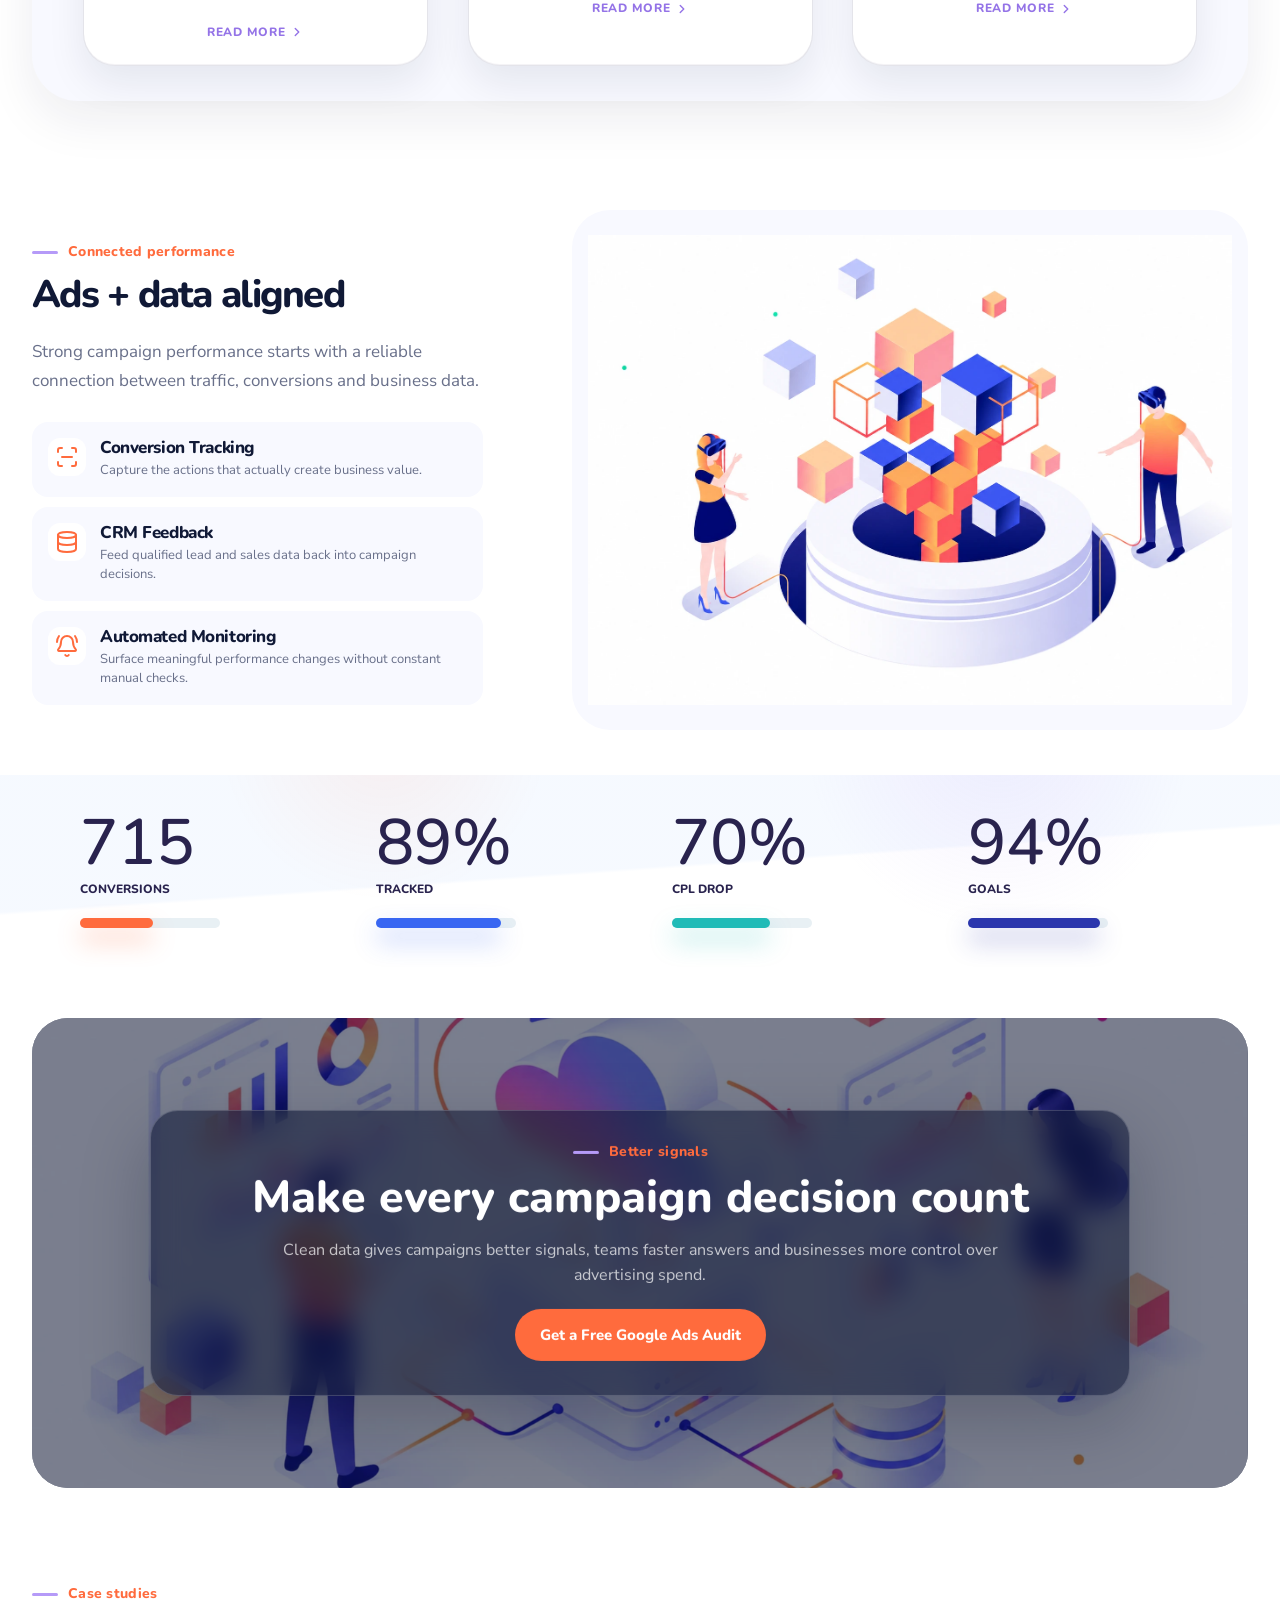
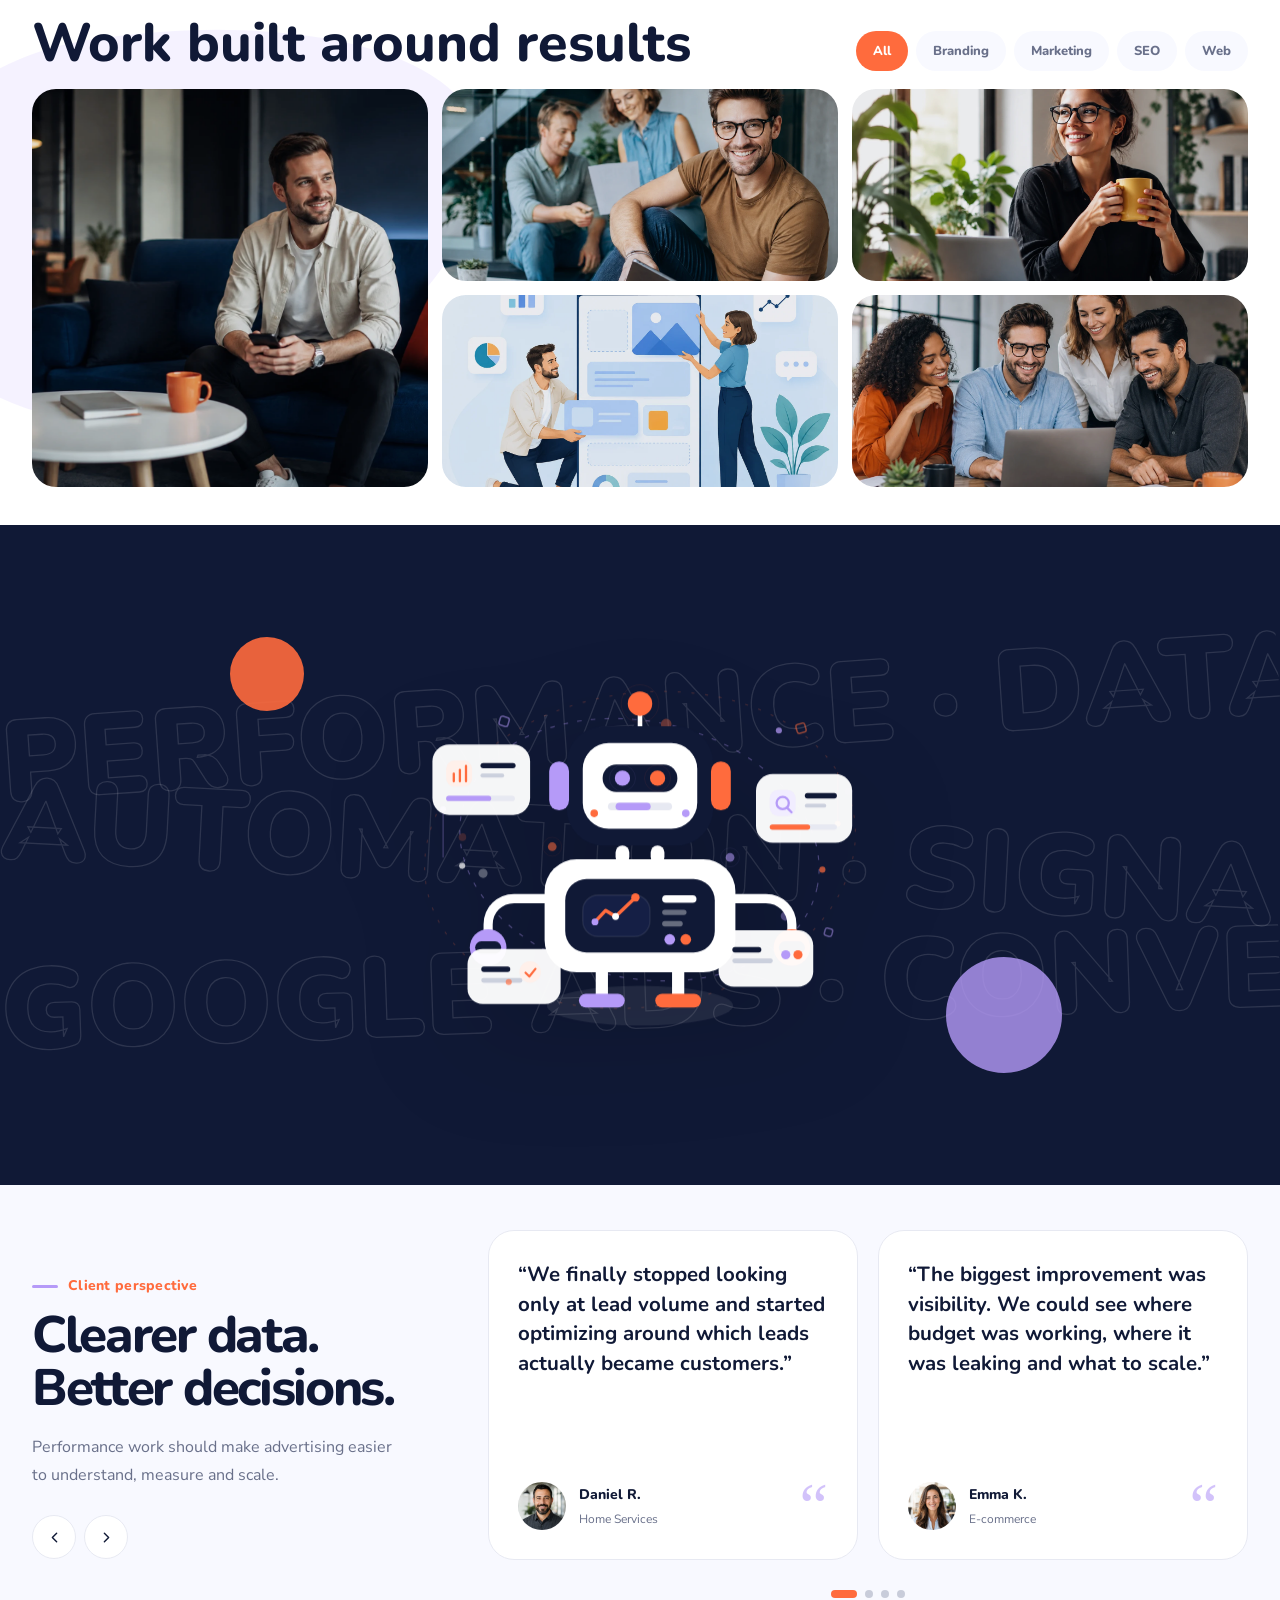
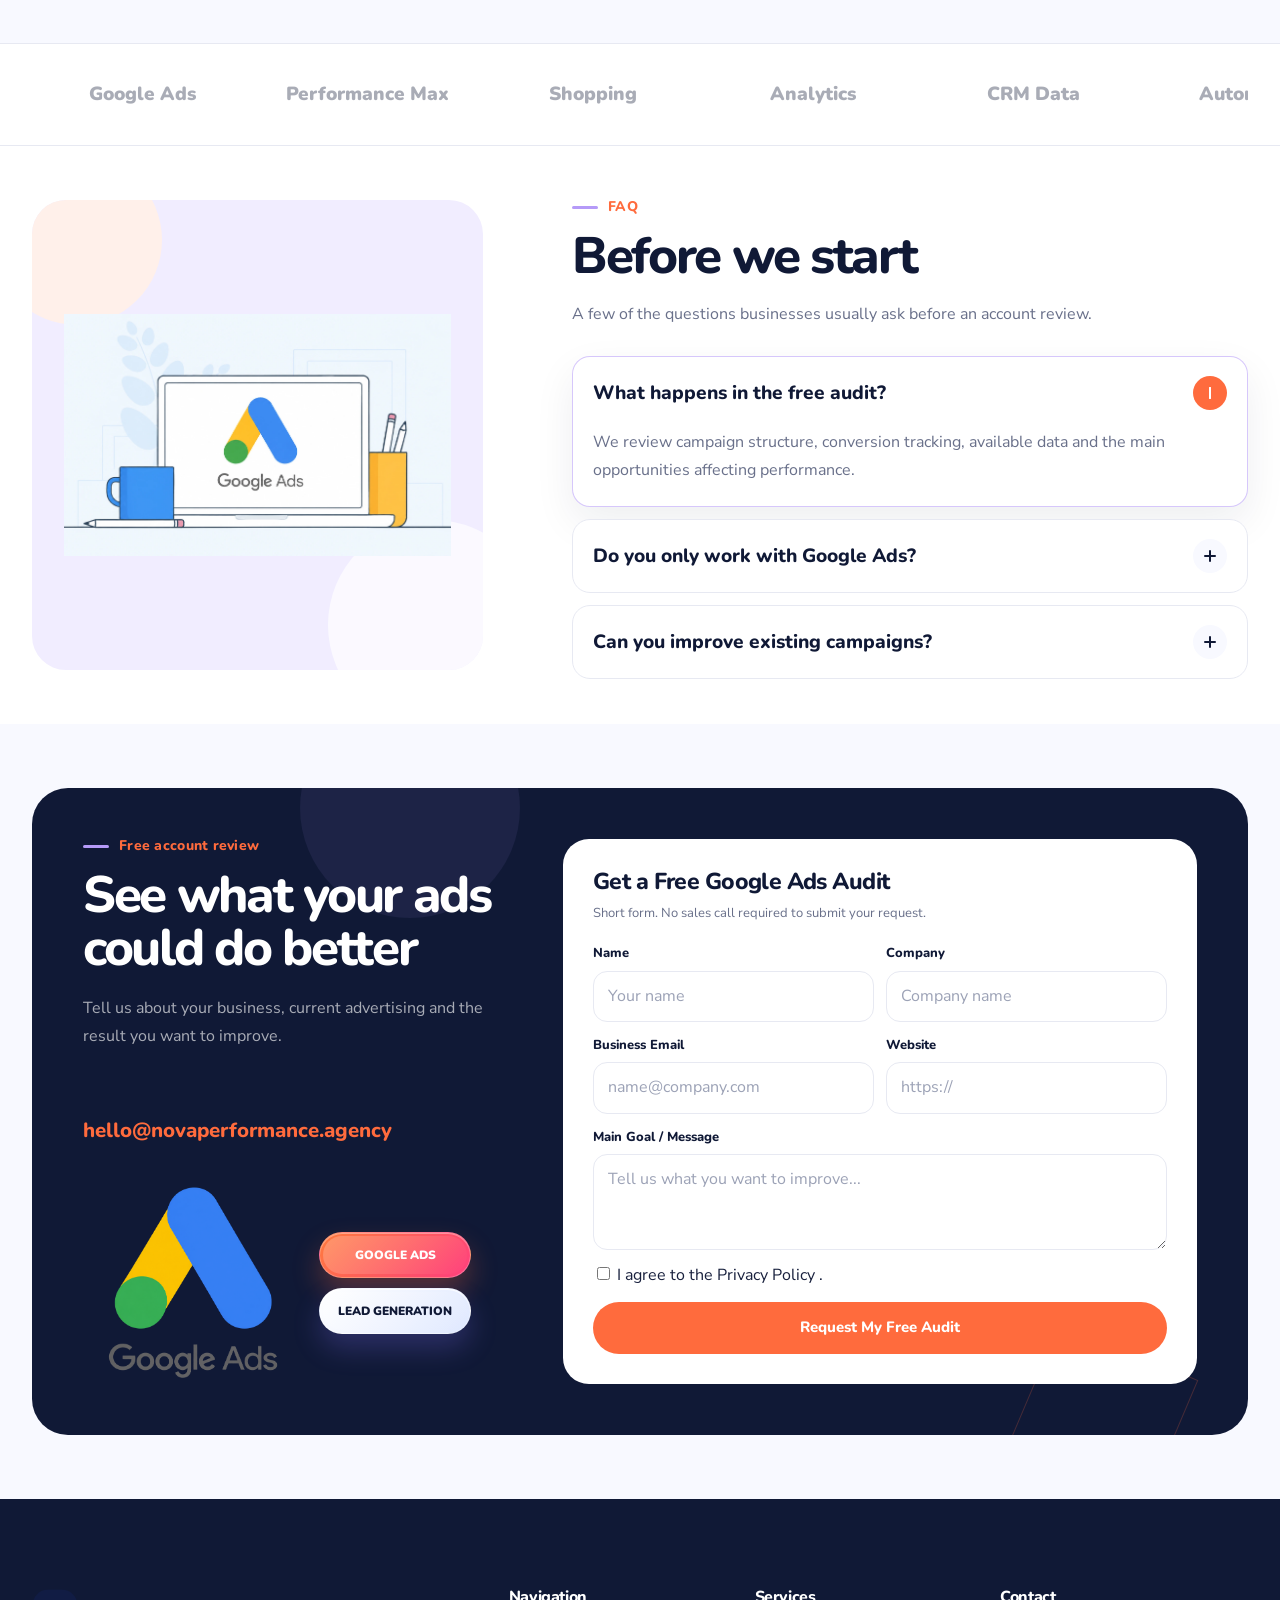
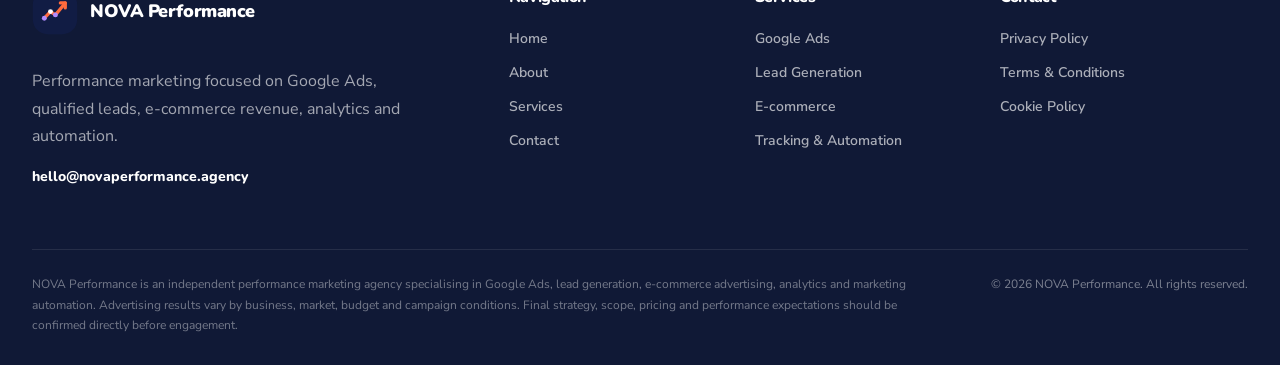
==== commit d33bf649: "+" ====
--- a/index.html
+++ b/index.html
@@ -720,23 +720,17 @@
 
 
                     <div class="home-intro__metric">
-                        <strong>
-                            <span data-counter="4.2" data-counter-suffix="×">0</span>
-                        </strong>
+                        <strong data-counter="4.2" data-counter-suffix="×">0</strong>
                         <span>Average tracked ROAS</span>
                     </div>
 
                     <div class="home-intro__metric">
-                        <strong>
-                            <span data-counter="38" data-counter-suffix="%">0</span>
-                        </strong>
+                        <strong data-counter="38" data-counter-suffix="%">0</strong>
                         <span>More qualified leads</span>
                     </div>
 
                     <div class="home-intro__metric">
-                        <strong>
-                            <span data-counter="24" data-counter-suffix="/7">0</span>
-                        </strong>
+                        <strong data-counter="24" data-counter-suffix="/7">0</strong>
                         <span>Performance monitoring</span>
                     </div>
 
@@ -1427,8 +1421,6 @@
             <div class="container">
 
                 <div class="home-highlights__panel">
-
-                    <span class="home-highlights__dot home-highlights__dot--two" aria-hidden="true"></span>
 
                     <div class="home-highlights__grid">
 
@@ -2821,17 +2813,44 @@
                         </a>
 
                         <div
-                            class="home-contact__brand"
+                            class="home-contact__brand-row"
                             data-aos="fade-up"
                             data-aos-delay="180"
                         >
-                            <img
-                                src="assets/img/contact/google-ads-contact.png"
-                                alt="Google Ads"
-                                width="1310"
-                                height="1200"
-                                loading="lazy"
+                            <div class="home-contact__brand">
+                                <img
+                                    src="assets/img/contact/google-ads-contact.png"
+                                    alt="Google Ads"
+                                    width="1310"
+                                    height="1200"
+                                    loading="lazy"
+                                >
+                            </div>
+
+                            <div
+                                class="home-contact__service-buttons"
+                                aria-label="Service links"
                             >
+                                <a
+                                    class="home-contact__service-button home-contact__service-button--primary"
+                                    href="google-ads-management.html"
+                                    data-config-href="services.googleAds.url"
+                                >
+                                    <span data-config-text="services.googleAds.shortTitle">
+                                        Google Ads
+                                    </span>
+                                </a>
+
+                                <a
+                                    class="home-contact__service-button home-contact__service-button--secondary"
+                                    href="lead-generation.html"
+                                    data-config-href="services.leadGeneration.url"
+                                >
+                                    <span data-config-text="services.leadGeneration.shortTitle">
+                                        Leads
+                                    </span>
+                                </a>
+                            </div>
                         </div>
 
                     </div>
--- a/assets/css/index.css
+++ b/assets/css/index.css
@@ -1280,36 +1280,6 @@
     box-shadow: var(--shadow-soft);
 }
 
-.home-highlights__dot {
-    position: absolute;
-
-    border-radius: 50%;
-
-    animation:
-        highlightsDotFloat
-        5s
-        ease-in-out
-        infinite alternate;
-}
-
-.home-highlights__dot--two {
-    bottom: 14%;
-    left: -3px;
-
-    width: 7px;
-    height: 7px;
-
-    background: var(--color-lilac);
-
-    animation-delay: 1.2s;
-}
-
-@keyframes highlightsDotFloat {
-    to {
-        transform: translateY(-10px);
-    }
-}
-
 .home-highlights__grid {
     display: grid;
     grid-template-columns: repeat(3, minmax(0, 1fr));
@@ -1327,20 +1297,35 @@
 
     text-align: center;
 
+    background: var(--color-white);
+
+    border:
+        1px
+        solid
+        rgba(39, 34, 82, 0.12);
     border-radius: var(--radius-lg);
+
+    box-shadow:
+        0 18px 38px rgba(18, 24, 52, 0.08),
+        0 2px 0 rgba(255, 255, 255, 0.9) inset,
+        0 -1px 0 rgba(39, 34, 82, 0.05) inset;
 
     transition:
         transform var(--transition-base),
-        background var(--transition-base),
+        border-color var(--transition-base),
         box-shadow var(--transition-base);
 }
 
 .home-highlights__item:hover {
     transform: translateY(-8px);
 
-    background: var(--color-white);
-
-    box-shadow: var(--shadow-card);
+    border-color: rgba(255, 107, 61, 0.32);
+
+    box-shadow:
+        0 26px 52px rgba(18, 24, 52, 0.14),
+        0 12px 24px rgba(255, 107, 61, 0.1),
+        0 2px 0 rgba(255, 255, 255, 0.95) inset,
+        0 -1px 0 rgba(39, 34, 82, 0.07) inset;
 }
 
 .home-highlights__blob {
@@ -2405,9 +2390,17 @@
     color: var(--color-lilac);
 }
 
+.home-contact__brand-row {
+    display: flex;
+    align-items: center;
+    gap: 16px;
+
+    margin-top: 34px;
+}
+
 .home-contact__brand {
-    width: min(240px, 68%);
-    margin-top: 34px;
+    width: min(220px, 58%);
+    flex: 0 1 220px;
 }
 
 .home-contact__brand img {
@@ -2415,6 +2408,91 @@
     width: 100%;
     height: auto;
     object-fit: contain;
+}
+
+.home-contact__service-buttons {
+    display: flex;
+    flex-direction: column;
+    gap: 10px;
+
+    flex: 0 0 auto;
+}
+
+.home-contact__service-button {
+    position: relative;
+    isolation: isolate;
+    overflow: hidden;
+
+    display: inline-flex;
+    align-items: center;
+    justify-content: center;
+
+    min-width: 118px;
+    min-height: 46px;
+    padding: 12px 18px;
+
+    font-family: var(--font-heading);
+    font-size: 12px;
+    font-weight: 900;
+    line-height: 1;
+    text-align: center;
+    text-transform: uppercase;
+
+    color: var(--color-white);
+    background:
+        linear-gradient(135deg, #ff7b3d 0%, #ff3f7e 100%);
+
+    border:
+        1px
+        solid
+        rgba(255, 255, 255, 0.24);
+    border-radius: var(--radius-pill);
+
+    box-shadow:
+        0 14px 28px rgba(255, 107, 61, 0.3),
+        inset 0 1px 0 rgba(255, 255, 255, 0.35);
+
+    transition:
+        transform var(--transition-base),
+        box-shadow var(--transition-base);
+}
+
+.home-contact__service-button::before {
+    content: "";
+
+    position: absolute;
+    inset: 3px;
+    z-index: -1;
+
+    border-radius: inherit;
+    background:
+        linear-gradient(
+            135deg,
+            rgba(255, 255, 255, 0.22),
+            rgba(255, 255, 255, 0)
+        );
+}
+
+.home-contact__service-button:hover {
+    transform: translateY(-2px);
+    box-shadow:
+        0 18px 34px rgba(255, 107, 61, 0.38),
+        inset 0 1px 0 rgba(255, 255, 255, 0.38);
+}
+
+.home-contact__service-button--secondary {
+    color: var(--color-navy);
+    background:
+        linear-gradient(135deg, #ffffff 0%, #dfe8ff 100%);
+    box-shadow:
+        0 14px 28px rgba(132, 116, 255, 0.24),
+        inset 0 1px 0 rgba(255, 255, 255, 0.8);
+}
+
+.home-contact__service-button--secondary:hover {
+    box-shadow:
+        0 18px 34px rgba(132, 116, 255, 0.32),
+        inset 0 1px 0 rgba(255, 255, 255, 0.88);
 }
 
 .home-contact__form {
@@ -3189,10 +3267,28 @@
         margin-inline: auto;
     }
 
-    .home-contact__brand {
-        width: min(220px, 66%);
+    .home-contact__brand-row {
+        justify-content: center;
+        gap: 12px;
         margin-inline: auto;
         margin-top: 24px;
+    }
+
+    .home-contact__brand {
+        width: min(190px, 52%);
+        flex-basis: 190px;
+    }
+
+    .home-contact__service-buttons {
+        gap: 8px;
+    }
+
+    .home-contact__service-button {
+        min-width: 100px;
+        min-height: 42px;
+        padding: 10px 14px;
+
+        font-size: 11px;
     }
 
     .home-contact__form {
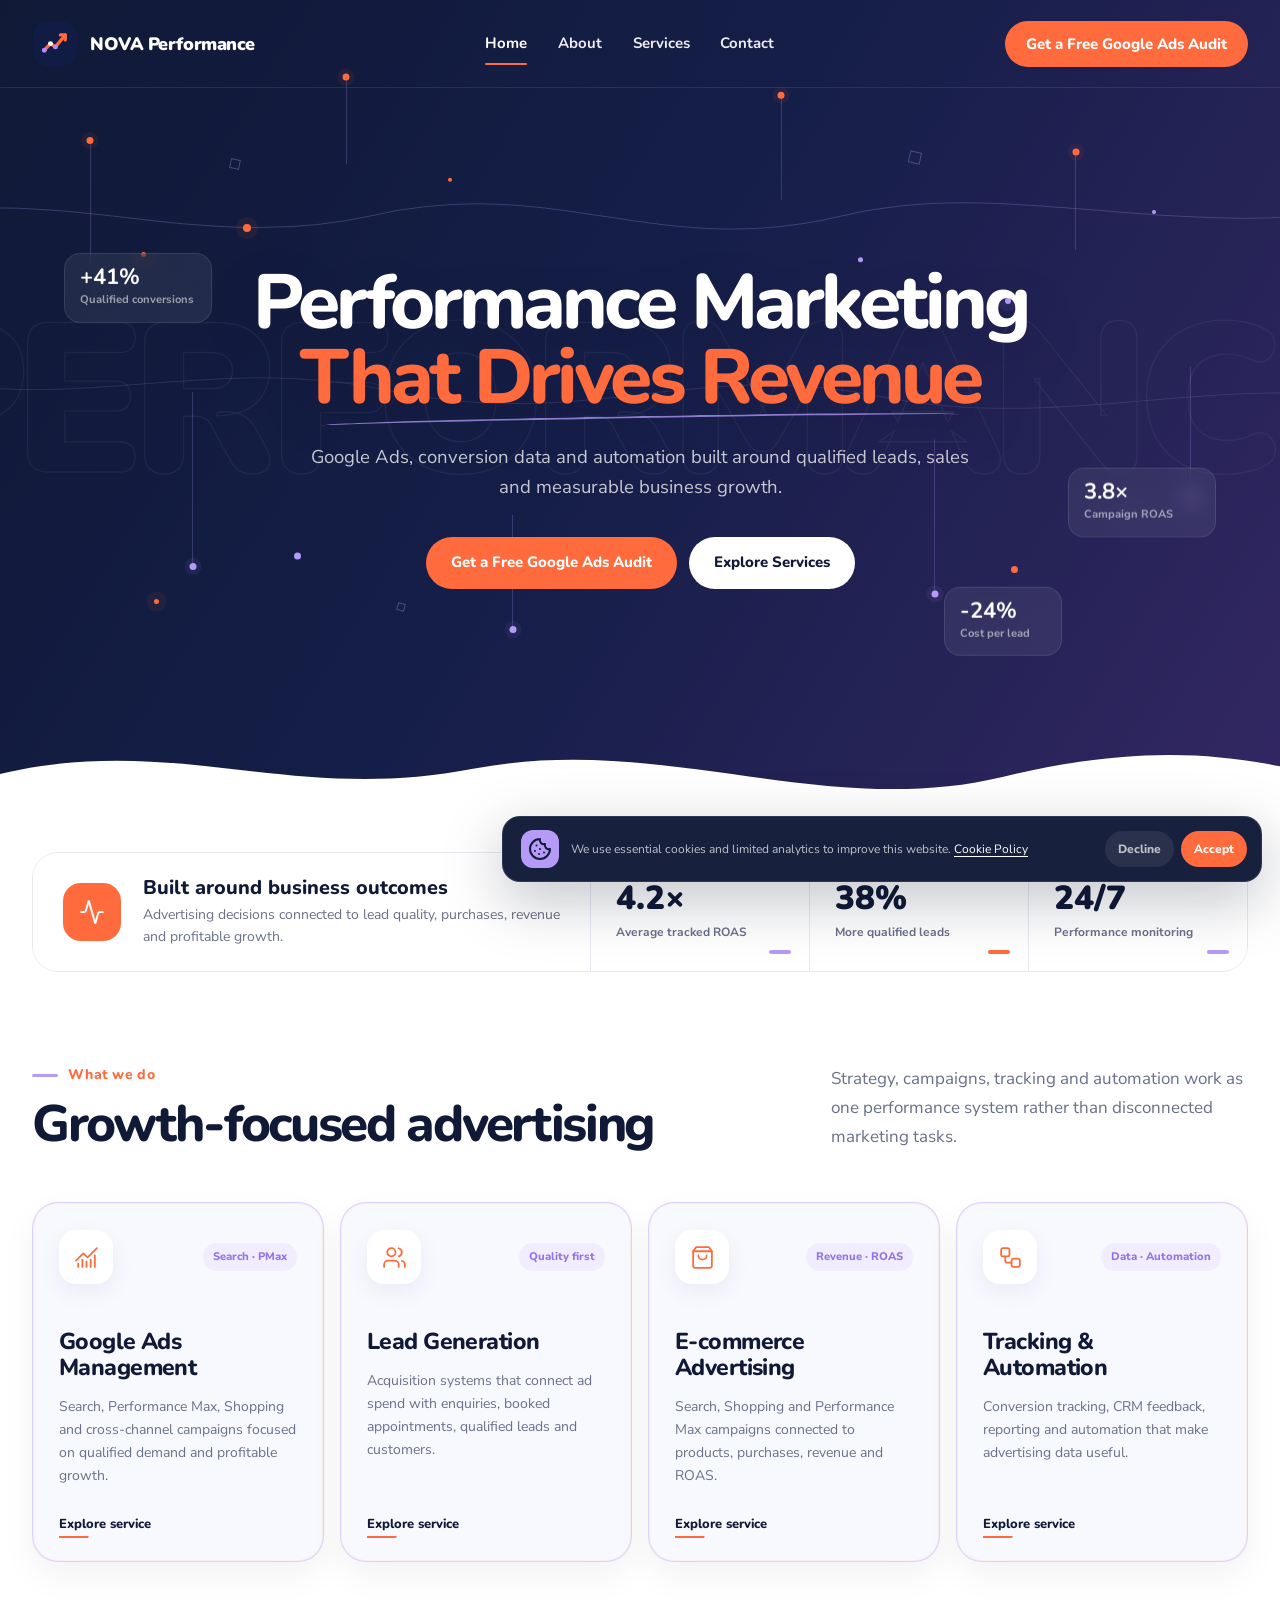
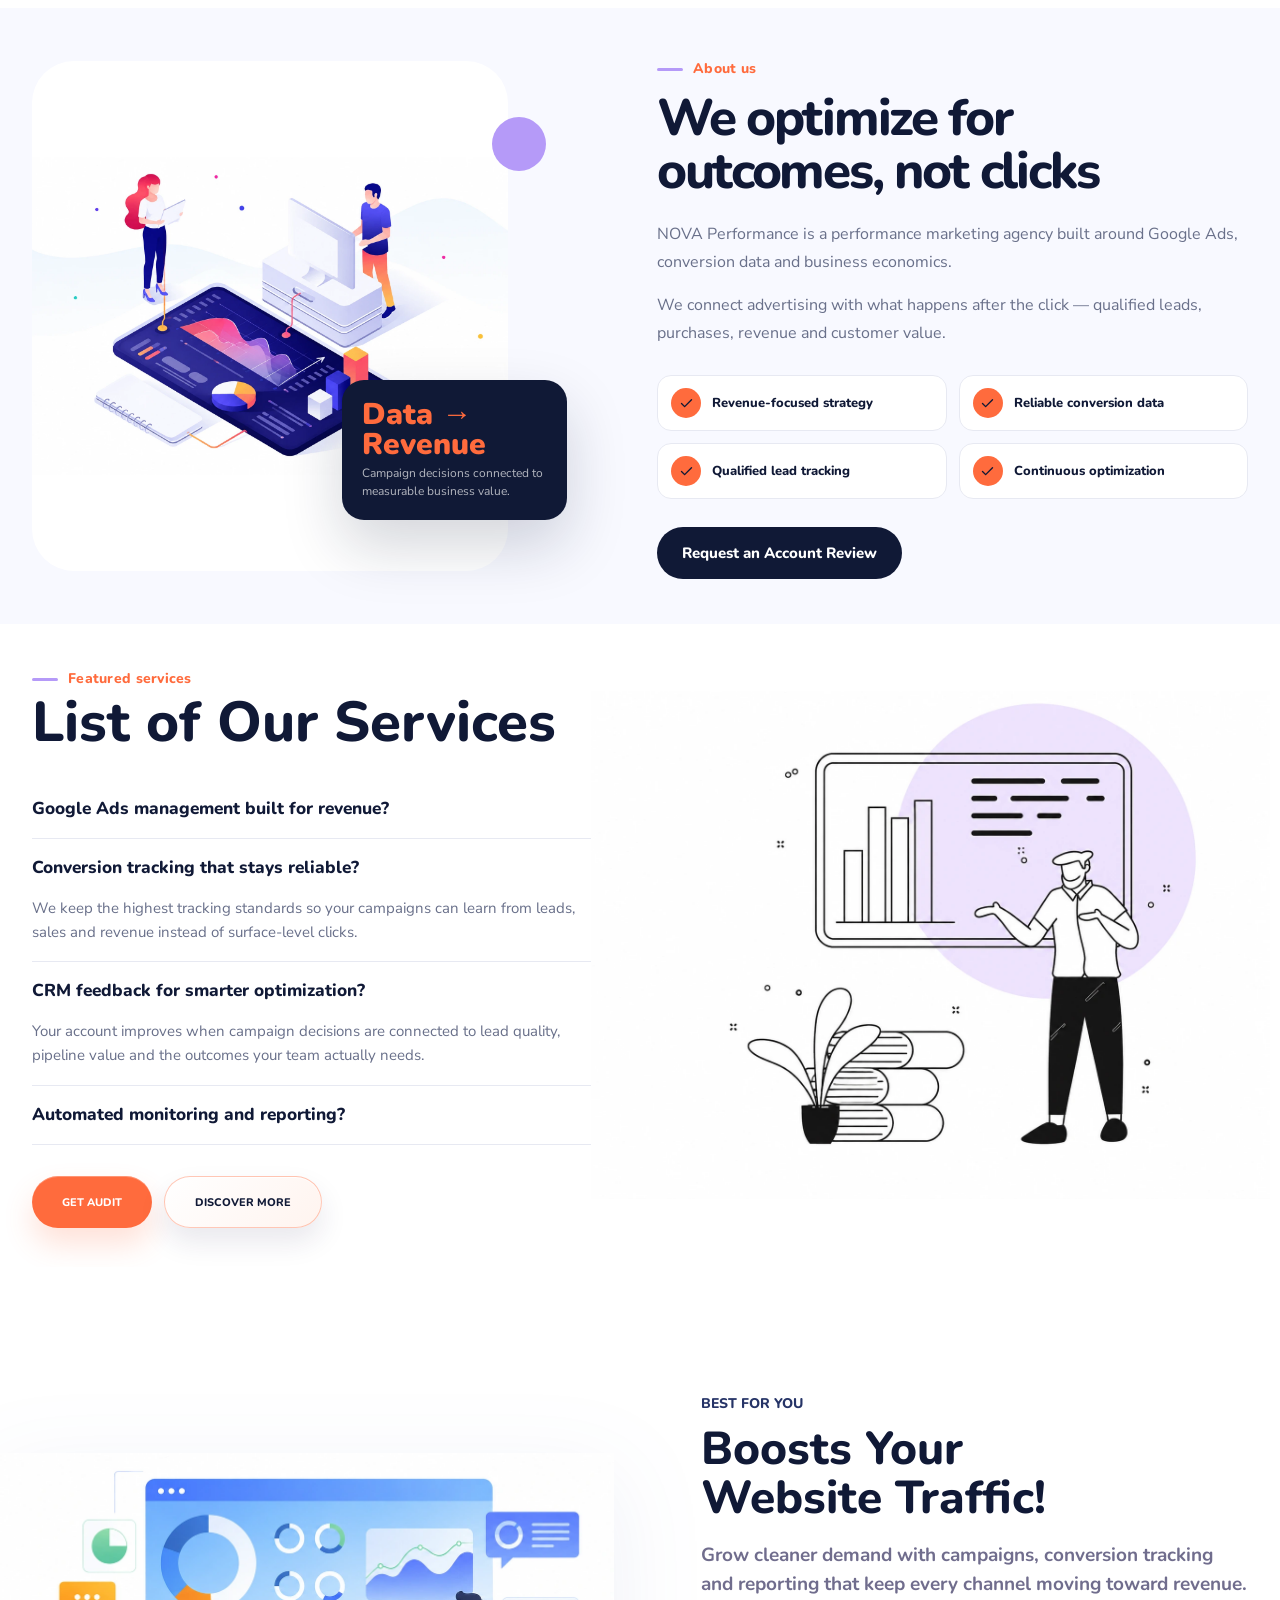
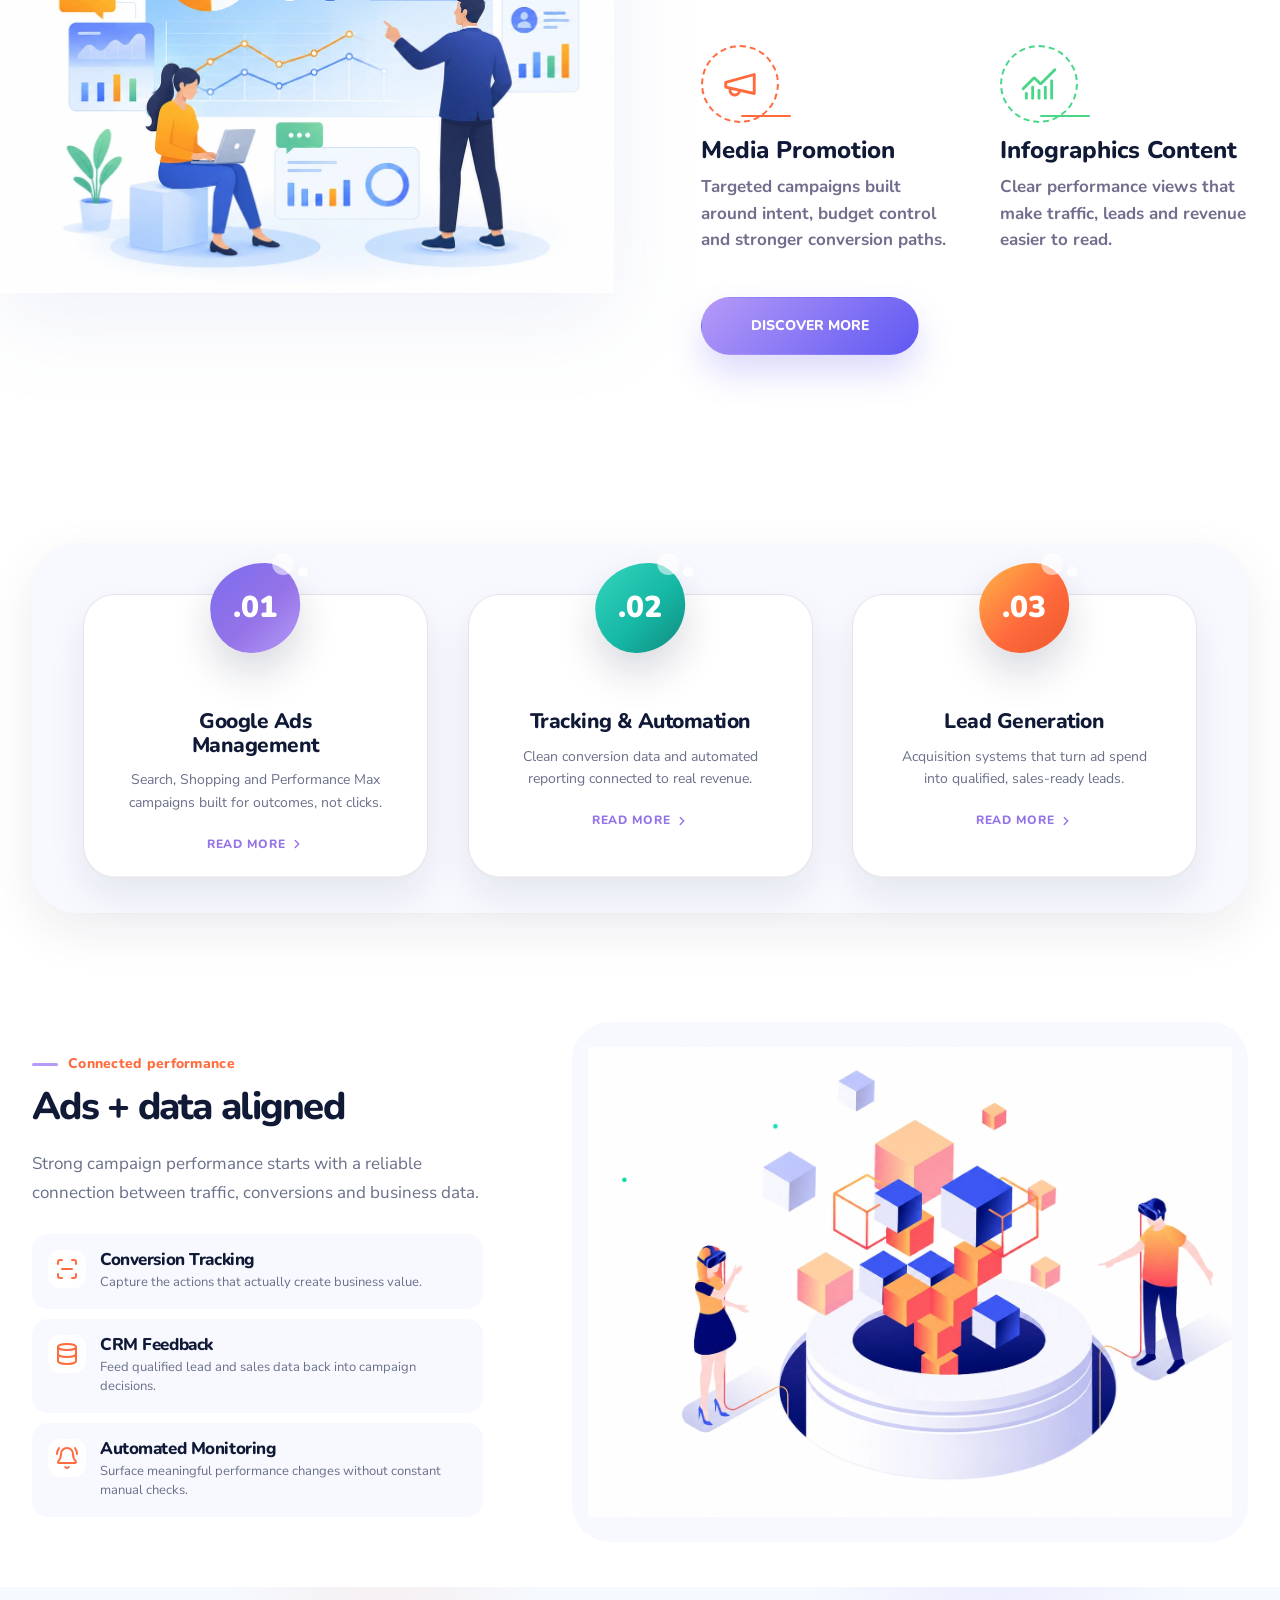
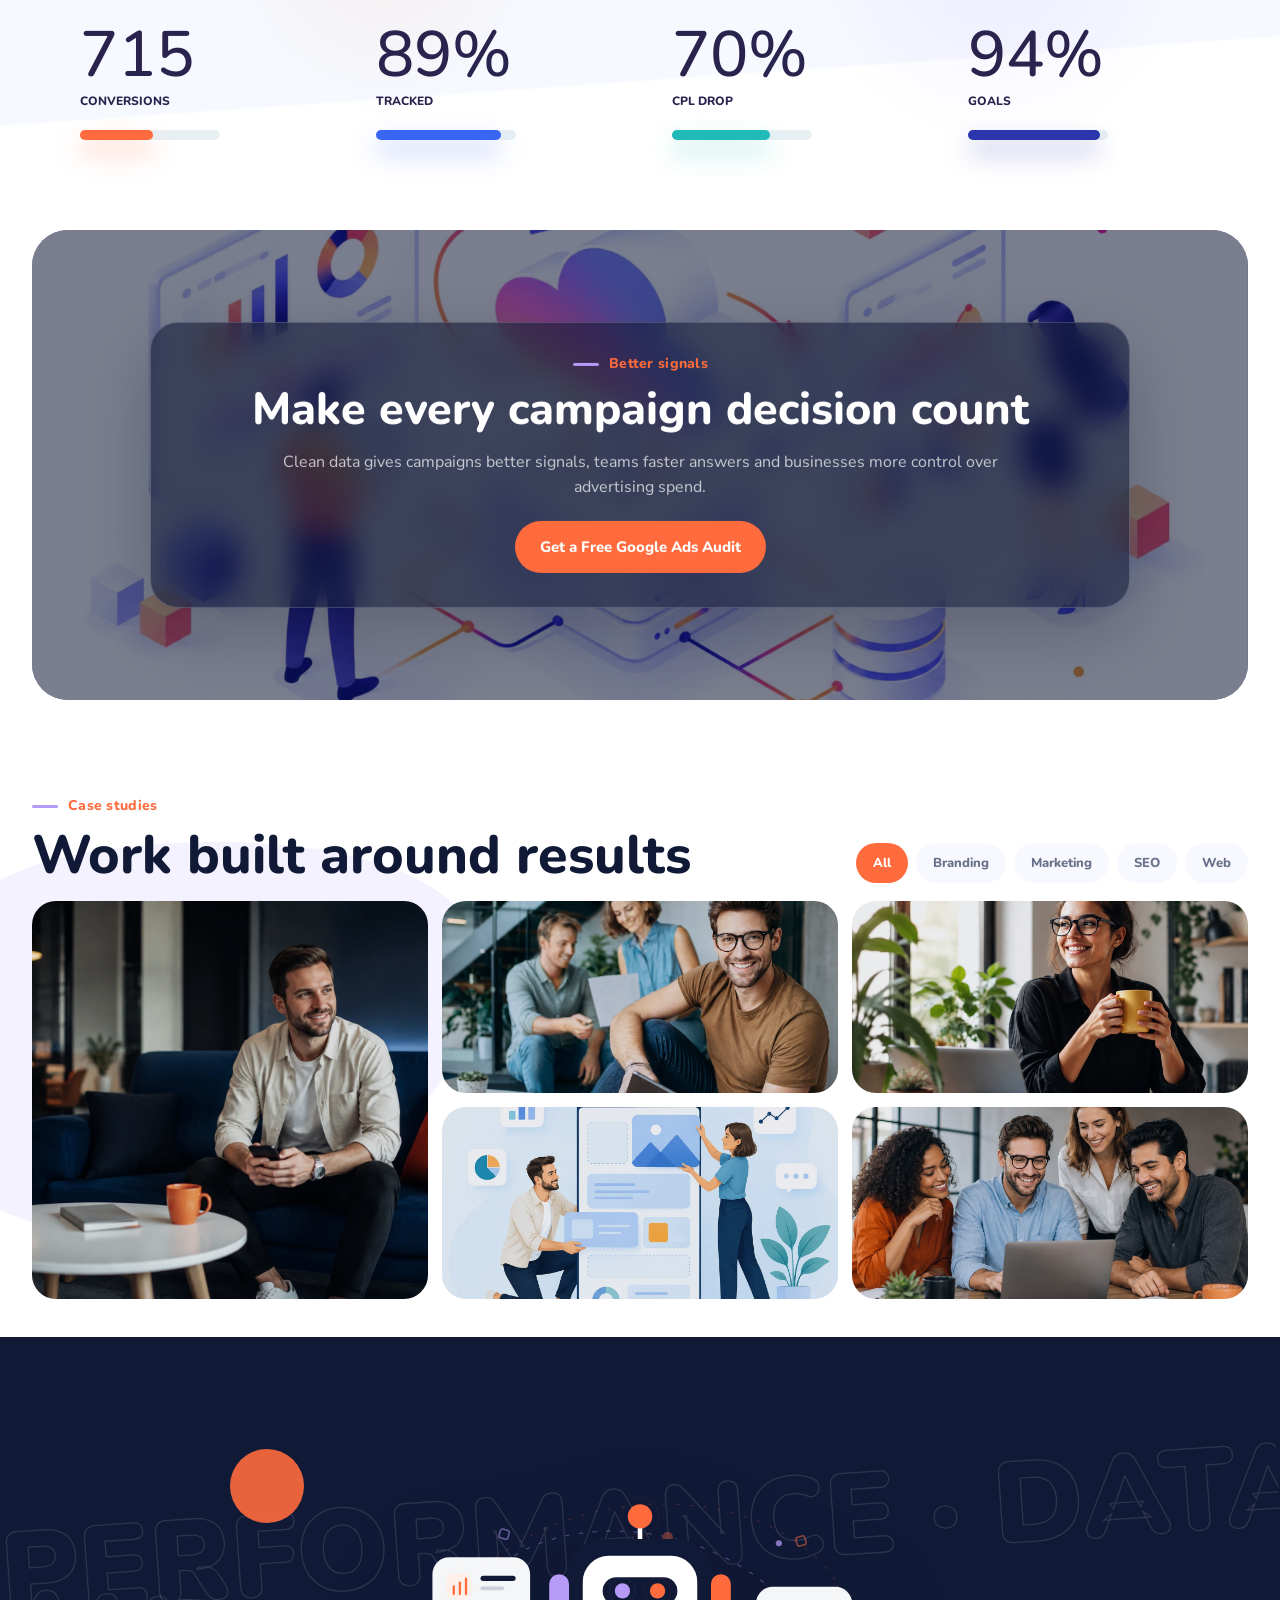
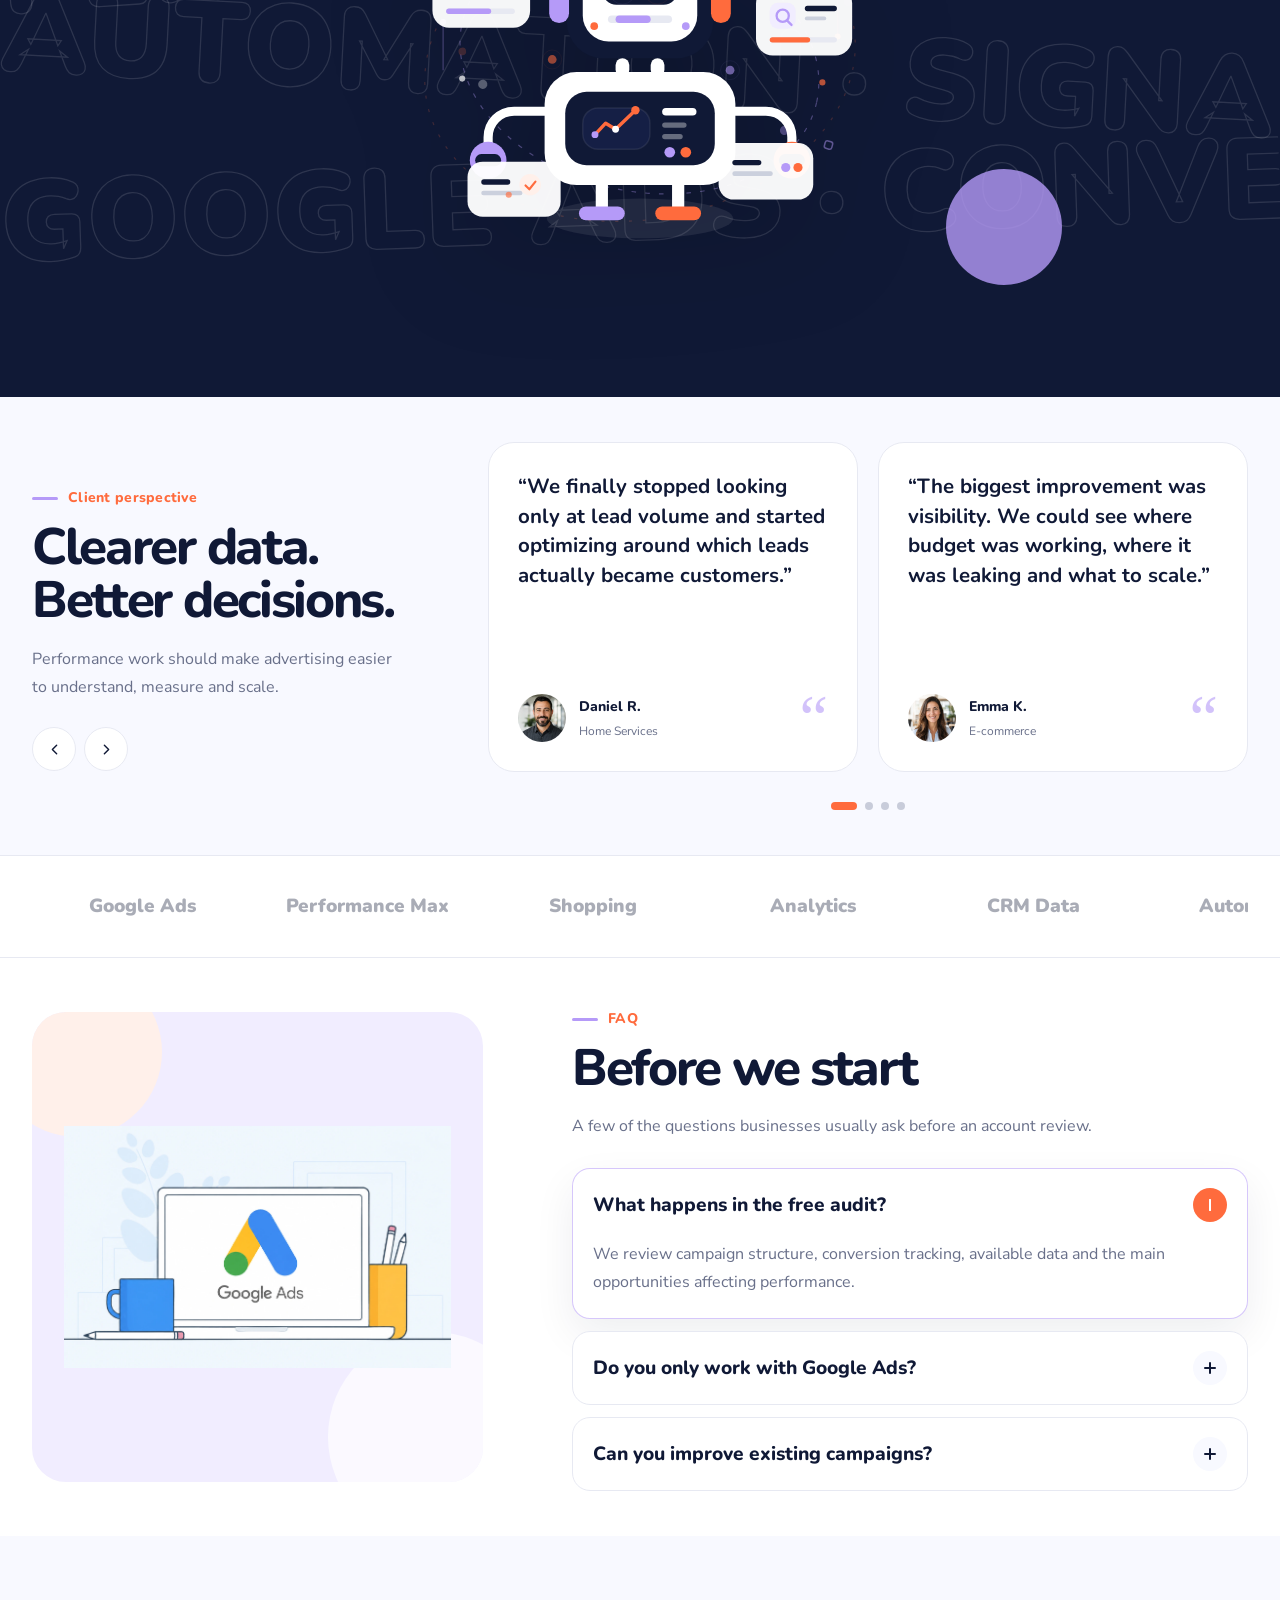
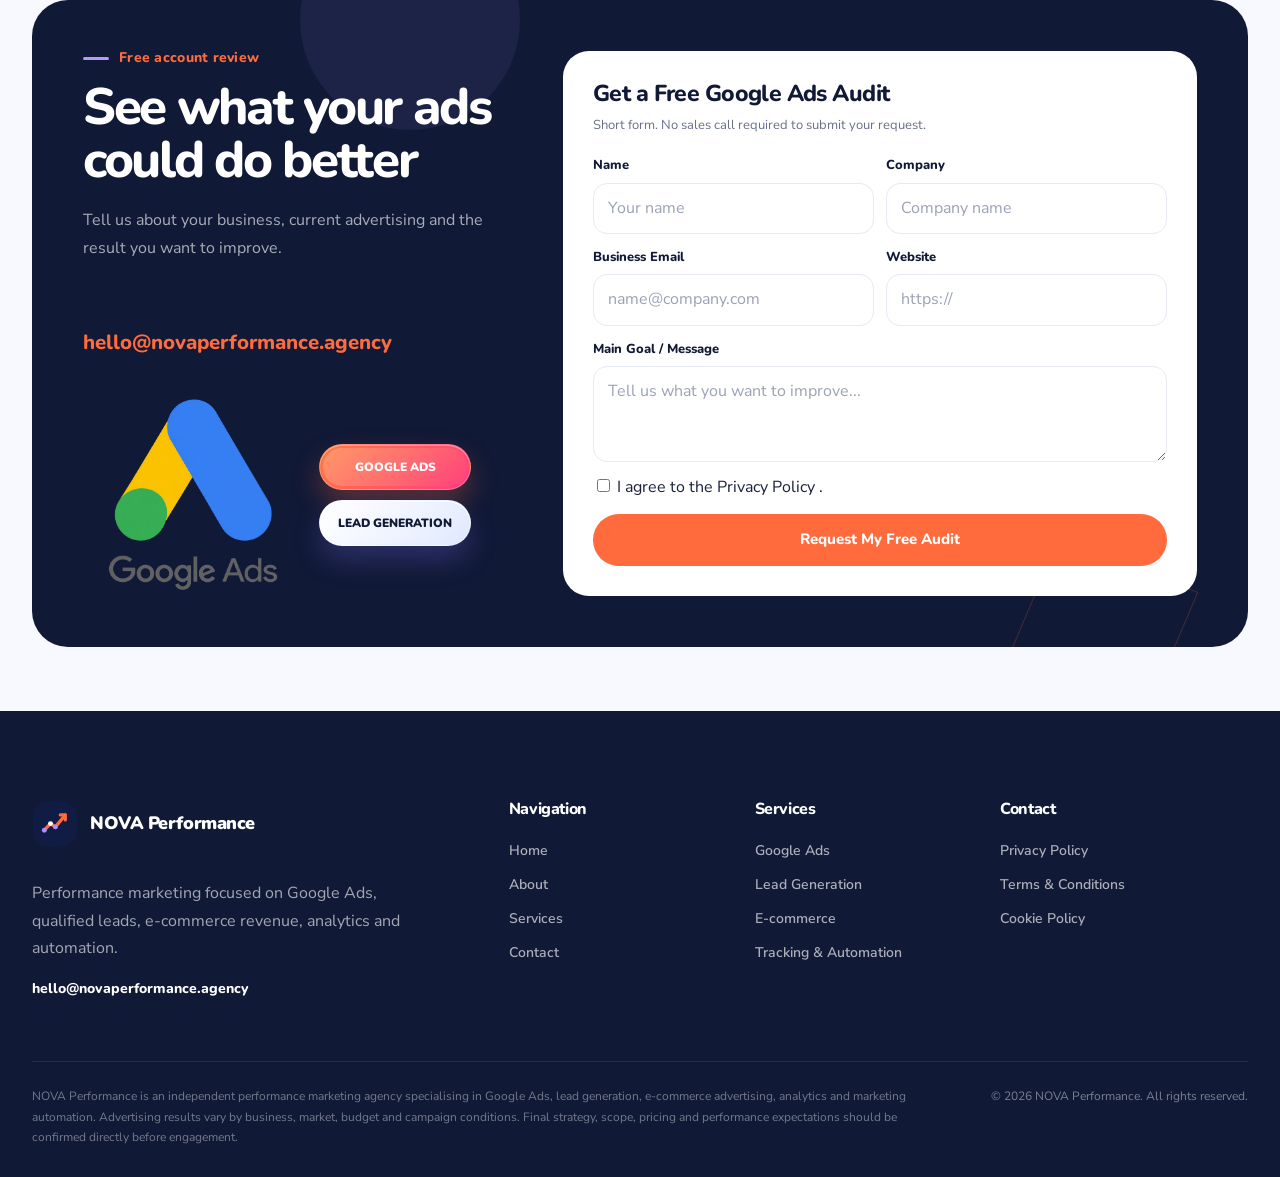
==== commit 721f1e33: "+" ====
--- a/index.html
+++ b/index.html
@@ -1414,6 +1414,99 @@
         </section>
 
 
+        <section
+            class="section traffic-boost"
+            id="traffic-boost"
+            aria-labelledby="traffic-boost-title"
+        >
+
+            <div class="container">
+
+                <div class="traffic-boost__grid">
+
+                    <div class="traffic-boost__visual">
+                        <img
+                            src="assets/img/services/boost-traffic-showcase.webp"
+                            alt="Marketing analytics dashboard illustration"
+                            width="1240"
+                            height="885"
+                            loading="lazy"
+                        >
+                    </div>
+
+
+                    <div class="traffic-boost__content">
+                        <span class="section-label">
+                            Best for you
+                        </span>
+
+                        <h2 id="traffic-boost-title">
+                            Boosts Your Website Traffic!
+                        </h2>
+
+                        <p class="traffic-boost__lead">
+                            Grow cleaner demand with campaigns,
+                            conversion tracking and reporting that
+                            keep every channel moving toward revenue.
+                        </p>
+
+                        <div class="traffic-boost__features">
+                            <article class="traffic-boost__feature">
+                                <span
+                                    class="traffic-boost__icon traffic-boost__icon--orange"
+                                    aria-hidden="true"
+                                >
+                                    <i data-lucide="megaphone"></i>
+                                </span>
+
+                                <h3>
+                                    Media Promotion
+                                </h3>
+
+                                <p>
+                                    Targeted campaigns built around
+                                    intent, budget control and stronger
+                                    conversion paths.
+                                </p>
+                            </article>
+
+                            <article class="traffic-boost__feature">
+                                <span
+                                    class="traffic-boost__icon traffic-boost__icon--green"
+                                    aria-hidden="true"
+                                >
+                                    <i data-lucide="chart-no-axes-combined"></i>
+                                </span>
+
+                                <h3>
+                                    Infographics Content
+                                </h3>
+
+                                <p>
+                                    Clear performance views that make
+                                    traffic, leads and revenue easier
+                                    to read.
+                                </p>
+                            </article>
+                        </div>
+
+                        <div class="traffic-boost__actions">
+                            <a
+                                class="btn btn--primary traffic-boost__button"
+                                href="#contact"
+                            >
+                                Discover more
+                            </a>
+                        </div>
+                    </div>
+
+                </div>
+
+            </div>
+
+        </section>
+
+
 
 
         <section class="section home-highlights">
--- a/assets/css/global.css
+++ b/assets/css/global.css
@@ -477,6 +477,198 @@
     color: var(--color-white);
     background: var(--color-navy);
     border-color: var(--color-navy);
+}
+
+
+
+
+.traffic-boost {
+    display: flex;
+    align-items: center;
+
+    min-height: calc(100svh - var(--header-height));
+    padding-block: clamp(24px, 3vw, 48px);
+
+    background: var(--color-white);
+}
+
+.traffic-boost__grid {
+    display: grid;
+    grid-template-columns:
+        minmax(0, 1.04fr)
+        minmax(0, 0.96fr);
+    align-items: center;
+    gap: clamp(42px, 6vw, 90px);
+
+    width: 100%;
+}
+
+.traffic-boost__visual {
+    display: grid;
+    place-items: center;
+
+    min-width: 0;
+}
+
+.traffic-boost__visual img {
+    width: min(104%, 780px);
+    max-width: none;
+
+    filter:
+        drop-shadow(0 24px 46px rgba(47, 82, 167, 0.08));
+
+    transform: translateX(-22px);
+}
+
+.traffic-boost__content {
+    max-width: 670px;
+
+    justify-self: end;
+}
+
+.traffic-boost .section-label {
+    margin-bottom: 14px;
+
+    color: var(--color-navy-soft);
+
+    text-transform: uppercase;
+    letter-spacing: 0;
+}
+
+.traffic-boost .section-label::before {
+    display: none;
+}
+
+.traffic-boost h2 {
+    max-width: 670px;
+
+    font-size: clamp(38px, 3.6vw, 58px);
+    line-height: 1.06;
+    letter-spacing: 0;
+}
+
+.traffic-boost__lead {
+    max-width: 680px;
+
+    margin-top: 18px;
+
+    font-family: var(--font-heading);
+    font-size: clamp(19px, 1.45vw, 24px);
+    font-weight: 700;
+    line-height: 1.55;
+
+    color: #706d8d;
+}
+
+.traffic-boost__features {
+    display: grid;
+    grid-template-columns:
+        repeat(2, minmax(0, 1fr));
+    gap: clamp(24px, 4vw, 56px);
+
+    margin-top: clamp(30px, 4vw, 46px);
+}
+
+.traffic-boost__feature {
+    min-width: 0;
+}
+
+.traffic-boost__icon {
+    position: relative;
+
+    display: inline-grid;
+    place-items: center;
+
+    width: 78px;
+    height: 78px;
+
+    margin-bottom: 14px;
+
+    border: 2px dashed currentColor;
+    border-radius: 50%;
+}
+
+.traffic-boost__icon::after {
+    content: "";
+
+    position: absolute;
+    right: -14px;
+    bottom: 4px;
+
+    width: 50px;
+    height: 2px;
+
+    background: currentColor;
+    border-radius: var(--radius-pill);
+}
+
+.traffic-boost__icon svg {
+    width: 38px;
+    height: 38px;
+
+    stroke-width: 1.8;
+}
+
+.traffic-boost__icon--orange {
+    color: var(--color-carrot);
+}
+
+.traffic-boost__icon--green {
+    color: #48d688;
+}
+
+.traffic-boost__feature h3 {
+    margin-bottom: 10px;
+
+    font-size: clamp(24px, 1.75vw, 30px);
+    line-height: 1.12;
+    letter-spacing: 0;
+    white-space: nowrap;
+}
+
+.traffic-boost__feature p {
+    max-width: 300px;
+
+    font-family: var(--font-heading);
+    font-size: clamp(17px, 1.2vw, 20px);
+    font-weight: 700;
+    line-height: 1.55;
+
+    color: #706d8d;
+}
+
+.traffic-boost__actions {
+    display: flex;
+
+    margin-top: clamp(28px, 4vw, 44px);
+}
+
+.traffic-boost__button {
+    min-width: 218px;
+    min-height: 58px;
+
+    padding-inline: 36px;
+
+    font-size: 14px;
+    text-transform: uppercase;
+
+    background:
+        linear-gradient(
+            135deg,
+            var(--color-lilac) 0%,
+            #5f58f2 100%
+        );
+
+    box-shadow: 0 18px 34px rgba(95, 88, 242, 0.22);
+}
+
+.traffic-boost__button:hover {
+    background:
+        linear-gradient(
+            135deg,
+            var(--color-lilac-dark) 0%,
+            #4f49df 100%
+        );
 }
 
 
@@ -2154,6 +2346,18 @@
         padding-top:
             calc(var(--header-height) + 72px);
     }
+
+    .traffic-boost__grid {
+        gap: clamp(34px, 5vw, 62px);
+    }
+
+    .traffic-boost__visual img {
+        width: min(106%, 720px);
+    }
+
+    .traffic-boost h2 {
+        font-size: clamp(38px, 3.7vw, 52px);
+    }
 }
 
 
@@ -2173,6 +2377,36 @@
 
     .page-hero__word {
         font-size: clamp(105px, 22vw, 180px);
+    }
+
+    .traffic-boost {
+        min-height: auto;
+        padding-block: 46px 58px;
+    }
+
+    .traffic-boost__grid {
+        grid-template-columns: 1fr;
+        gap: 18px;
+
+        max-width: 820px;
+        margin-inline: auto;
+    }
+
+    .traffic-boost__visual img {
+        width: min(100%, 680px);
+        max-width: 100%;
+
+        transform: none;
+    }
+
+    .traffic-boost__content {
+        max-width: 720px;
+
+        justify-self: start;
+    }
+
+    .traffic-boost__lead {
+        max-width: 700px;
     }
 
     .form-grid {
@@ -2231,6 +2465,79 @@
         line-height: 1.04;
     }
 
+    .traffic-boost {
+        padding-block: 34px 46px;
+    }
+
+    .traffic-boost__grid {
+        gap: 10px;
+    }
+
+    .traffic-boost__content {
+        text-align: center;
+    }
+
+    .traffic-boost .section-label {
+        justify-content: center;
+
+        margin-bottom: 12px;
+    }
+
+    .traffic-boost h2,
+    .traffic-boost__lead,
+    .traffic-boost__feature p {
+        margin-inline: auto;
+    }
+
+    .traffic-boost h2 {
+        font-size: clamp(33px, 9vw, 44px);
+    }
+
+    .traffic-boost__lead {
+        margin-top: 16px;
+
+        font-size: 18px;
+    }
+
+    .traffic-boost__features {
+        gap: 26px;
+
+        margin-top: 30px;
+    }
+
+    .traffic-boost__icon {
+        width: 72px;
+        height: 72px;
+
+        margin-bottom: 14px;
+    }
+
+    .traffic-boost__icon::after {
+        right: -9px;
+        width: 43px;
+    }
+
+    .traffic-boost__icon svg {
+        width: 34px;
+        height: 34px;
+    }
+
+    .traffic-boost__feature h3 {
+        margin-bottom: 9px;
+
+        font-size: 24px;
+    }
+
+    .traffic-boost__feature p {
+        font-size: 16px;
+    }
+
+    .traffic-boost__actions {
+        justify-content: center;
+
+        margin-top: 32px;
+    }
+
     .text-large {
         font-size: 17px;
     }
@@ -2364,6 +2671,16 @@
         padding-inline: 19px;
     }
 
+    .traffic-boost__features {
+        grid-template-columns: 1fr;
+    }
+
+    .traffic-boost__button {
+        width: 100%;
+        min-width: 0;
+        min-height: 56px;
+    }
+
     .page-hero__actions {
         width: 100%;
     }
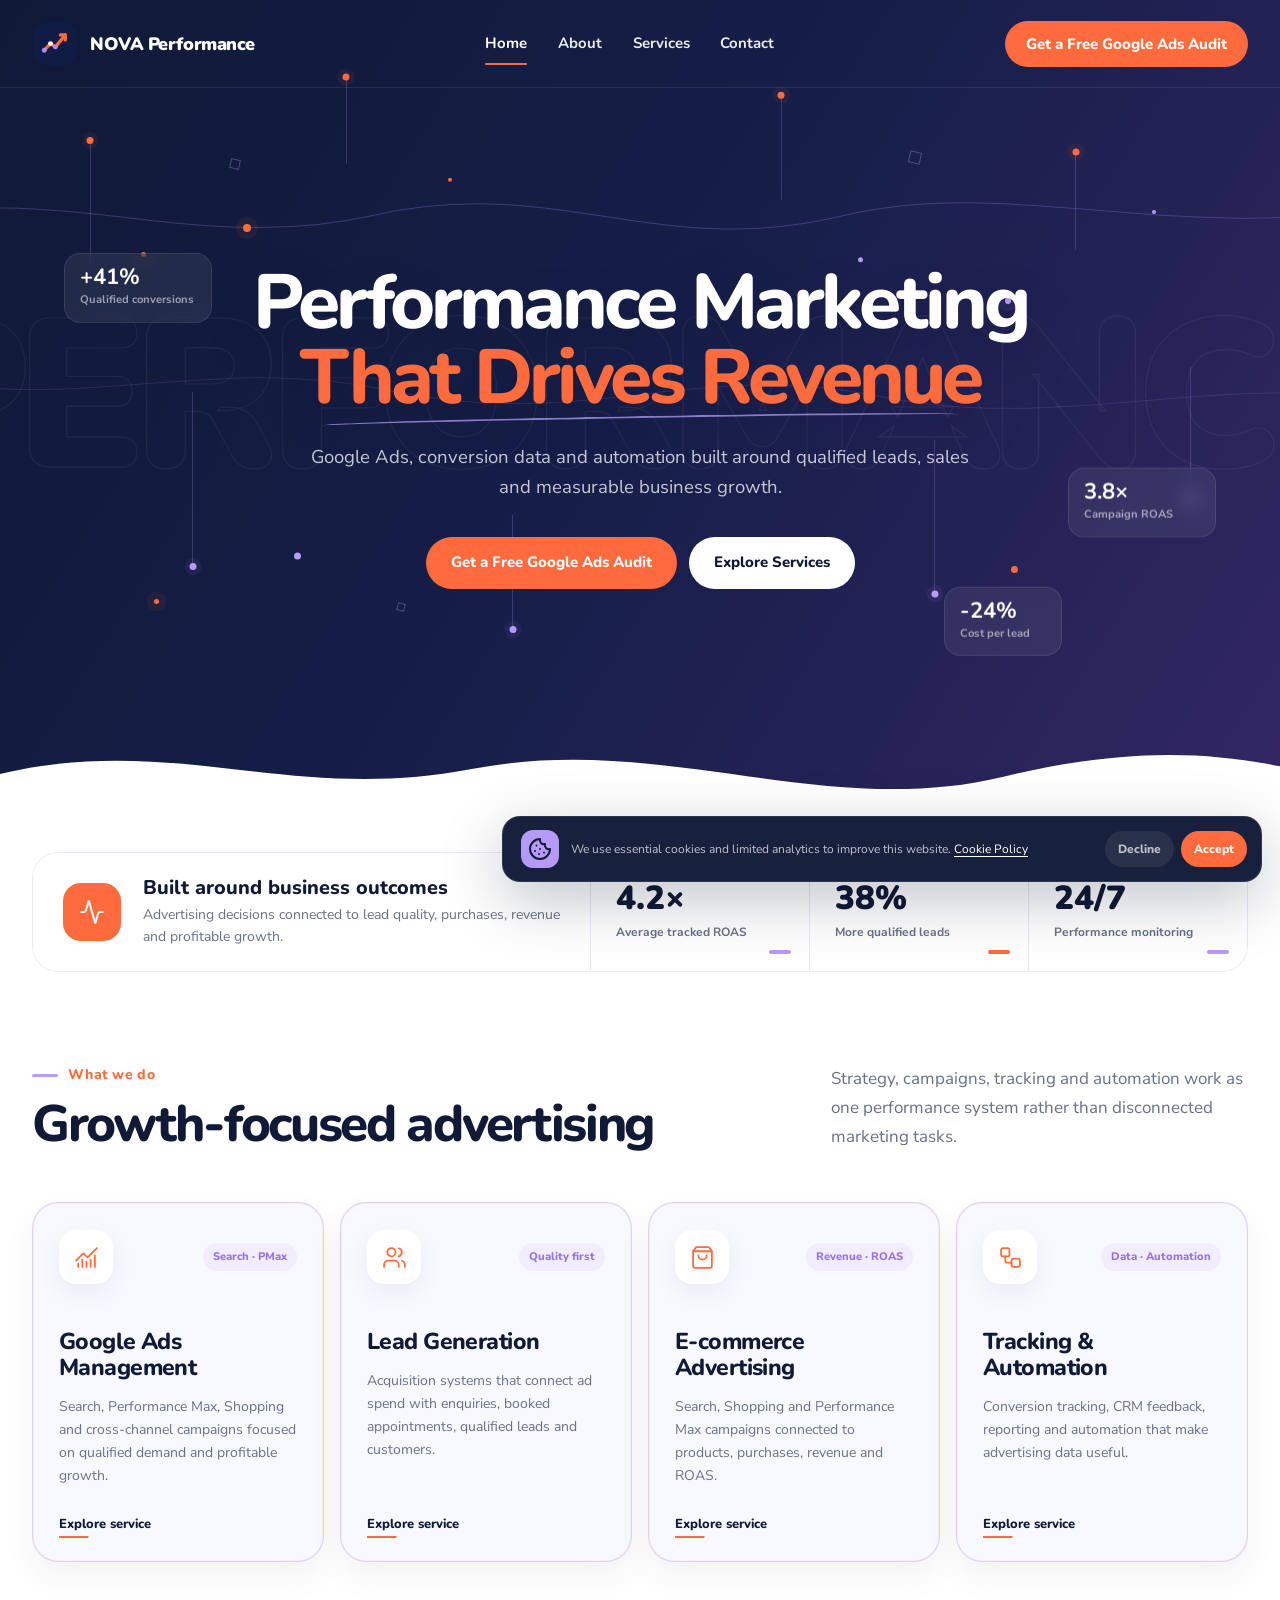
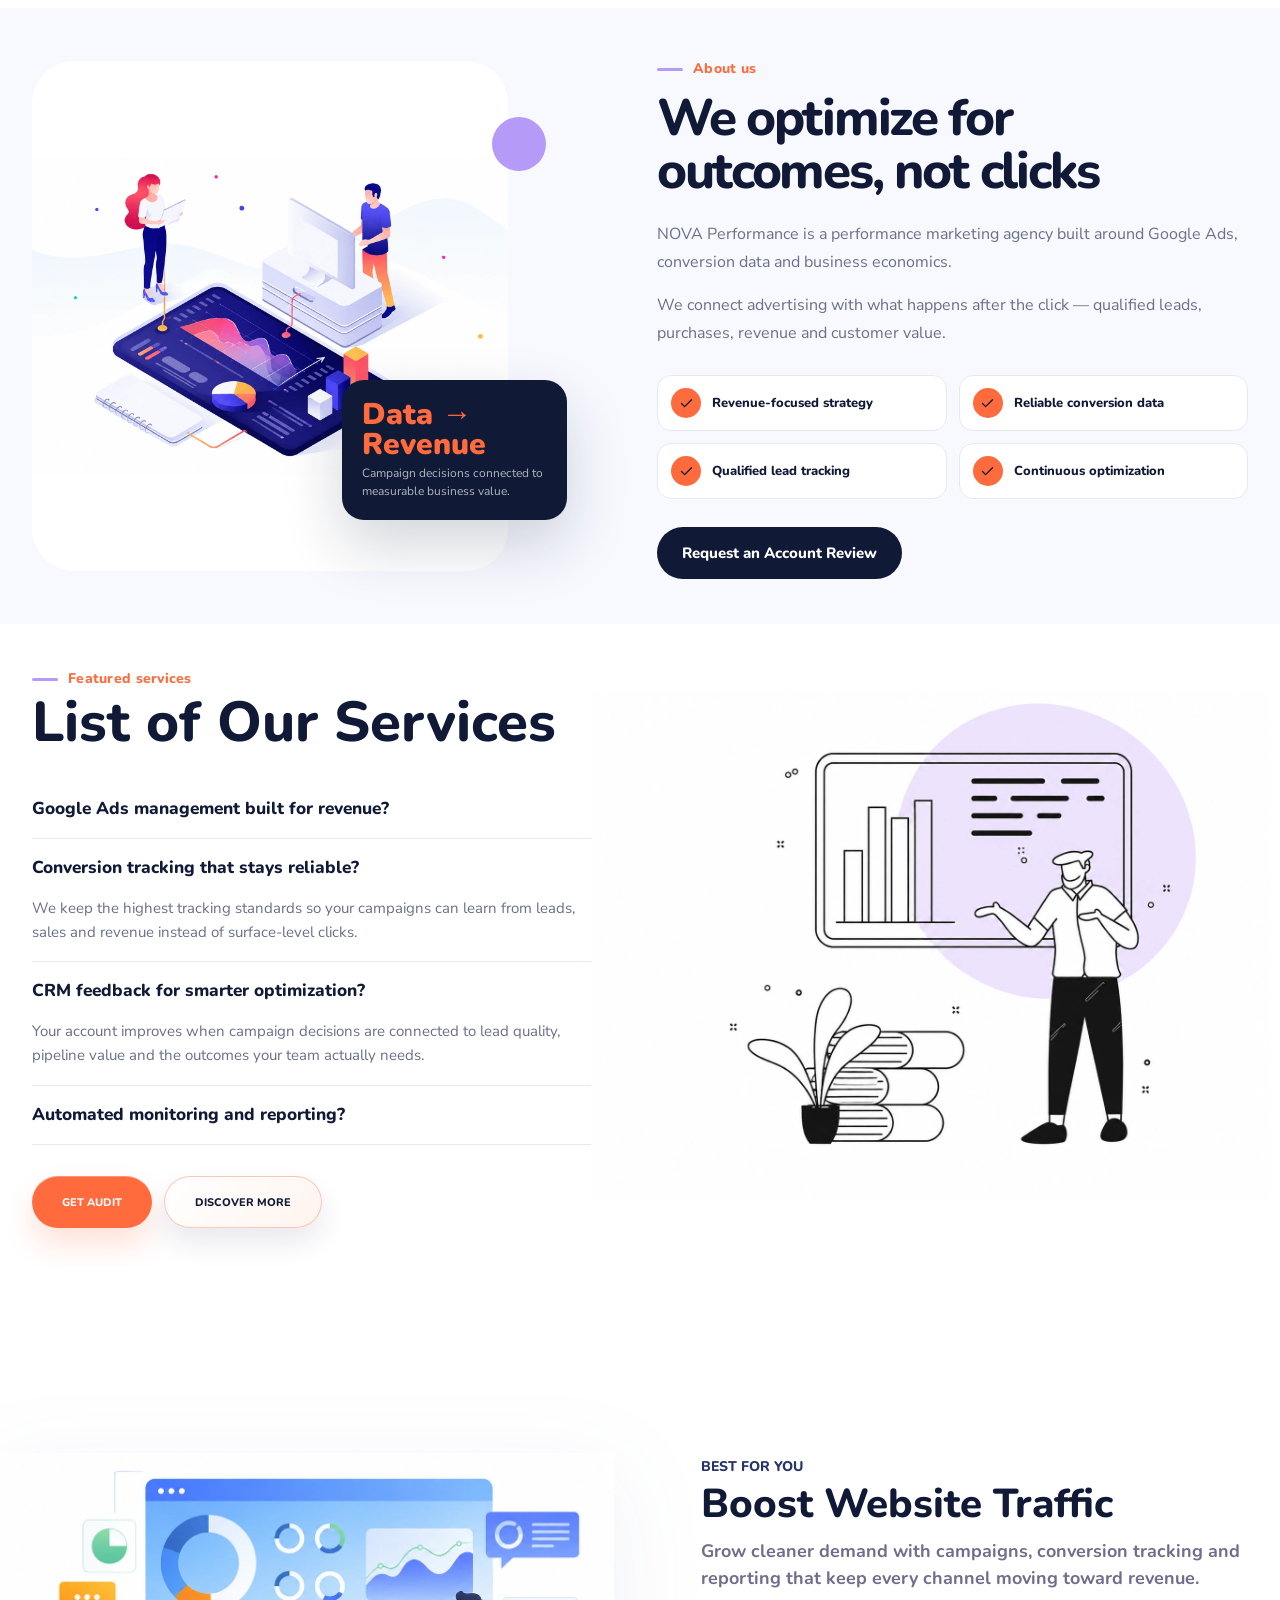
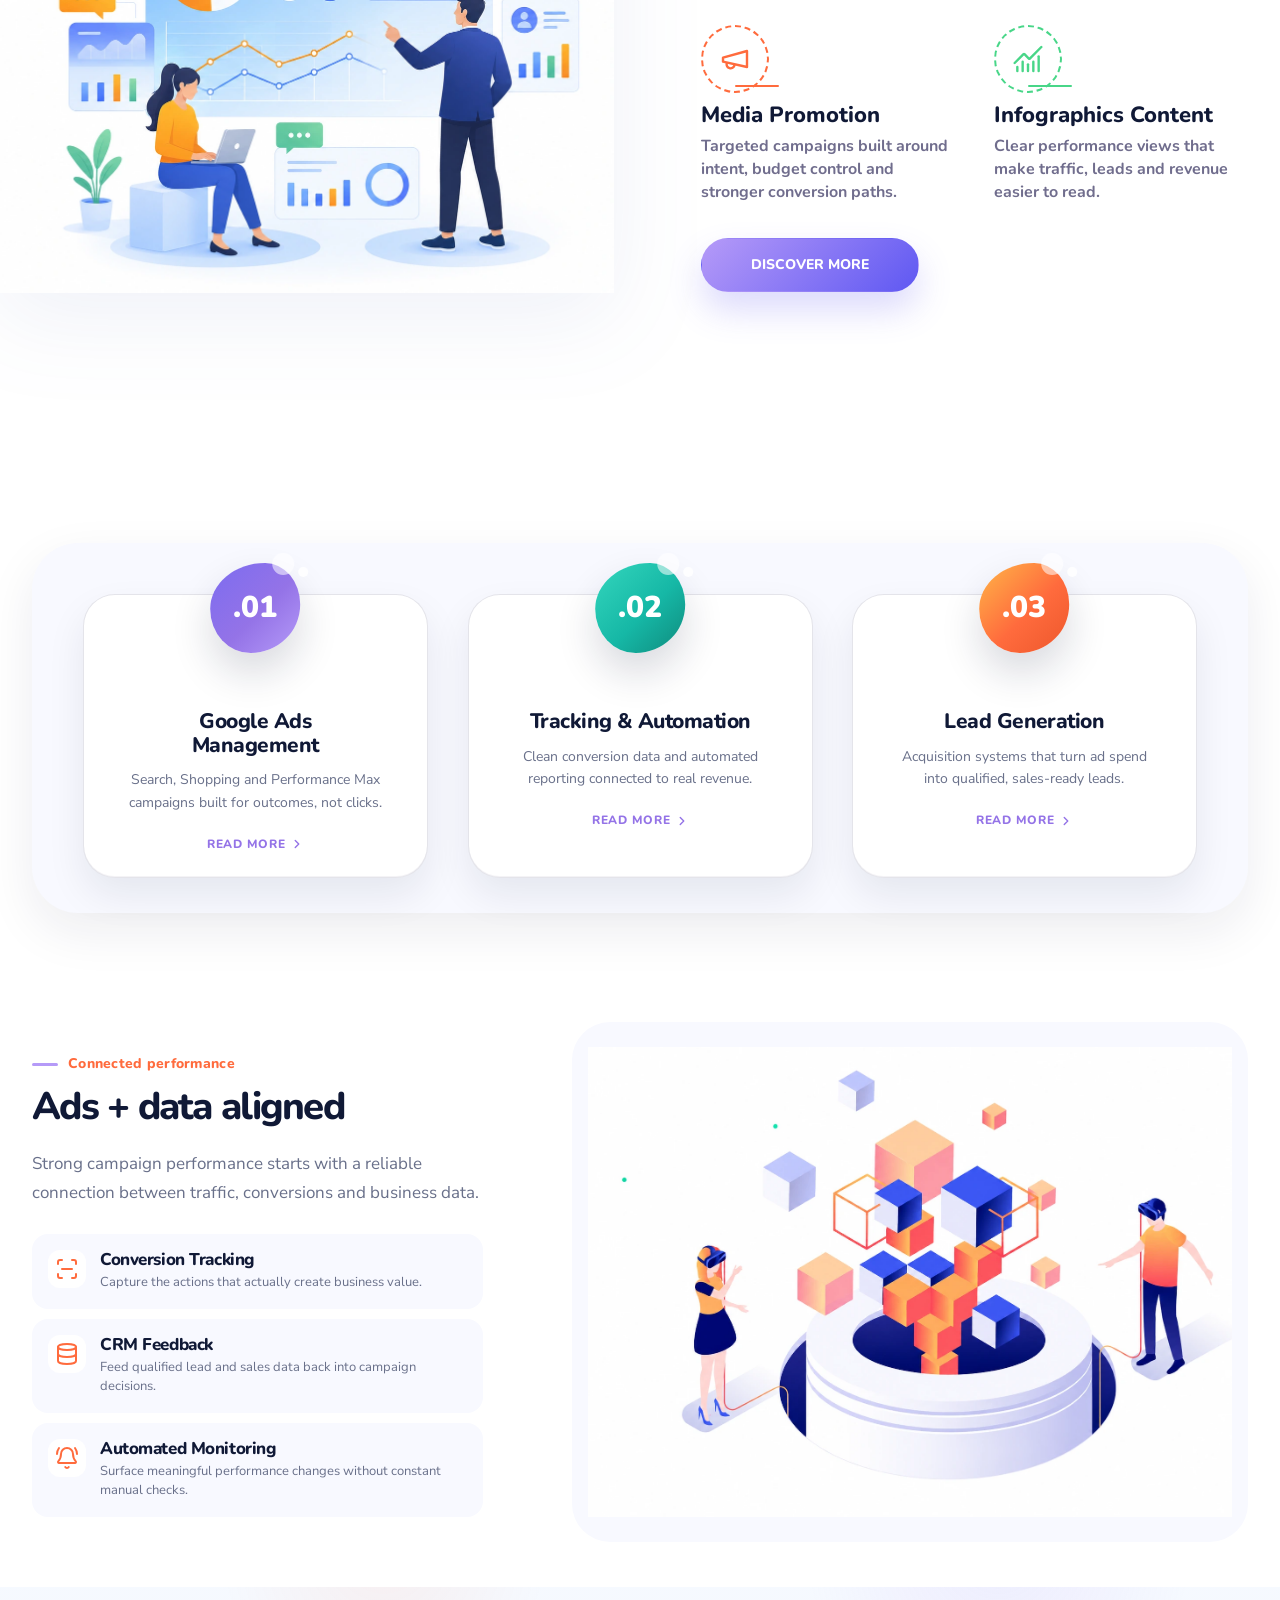
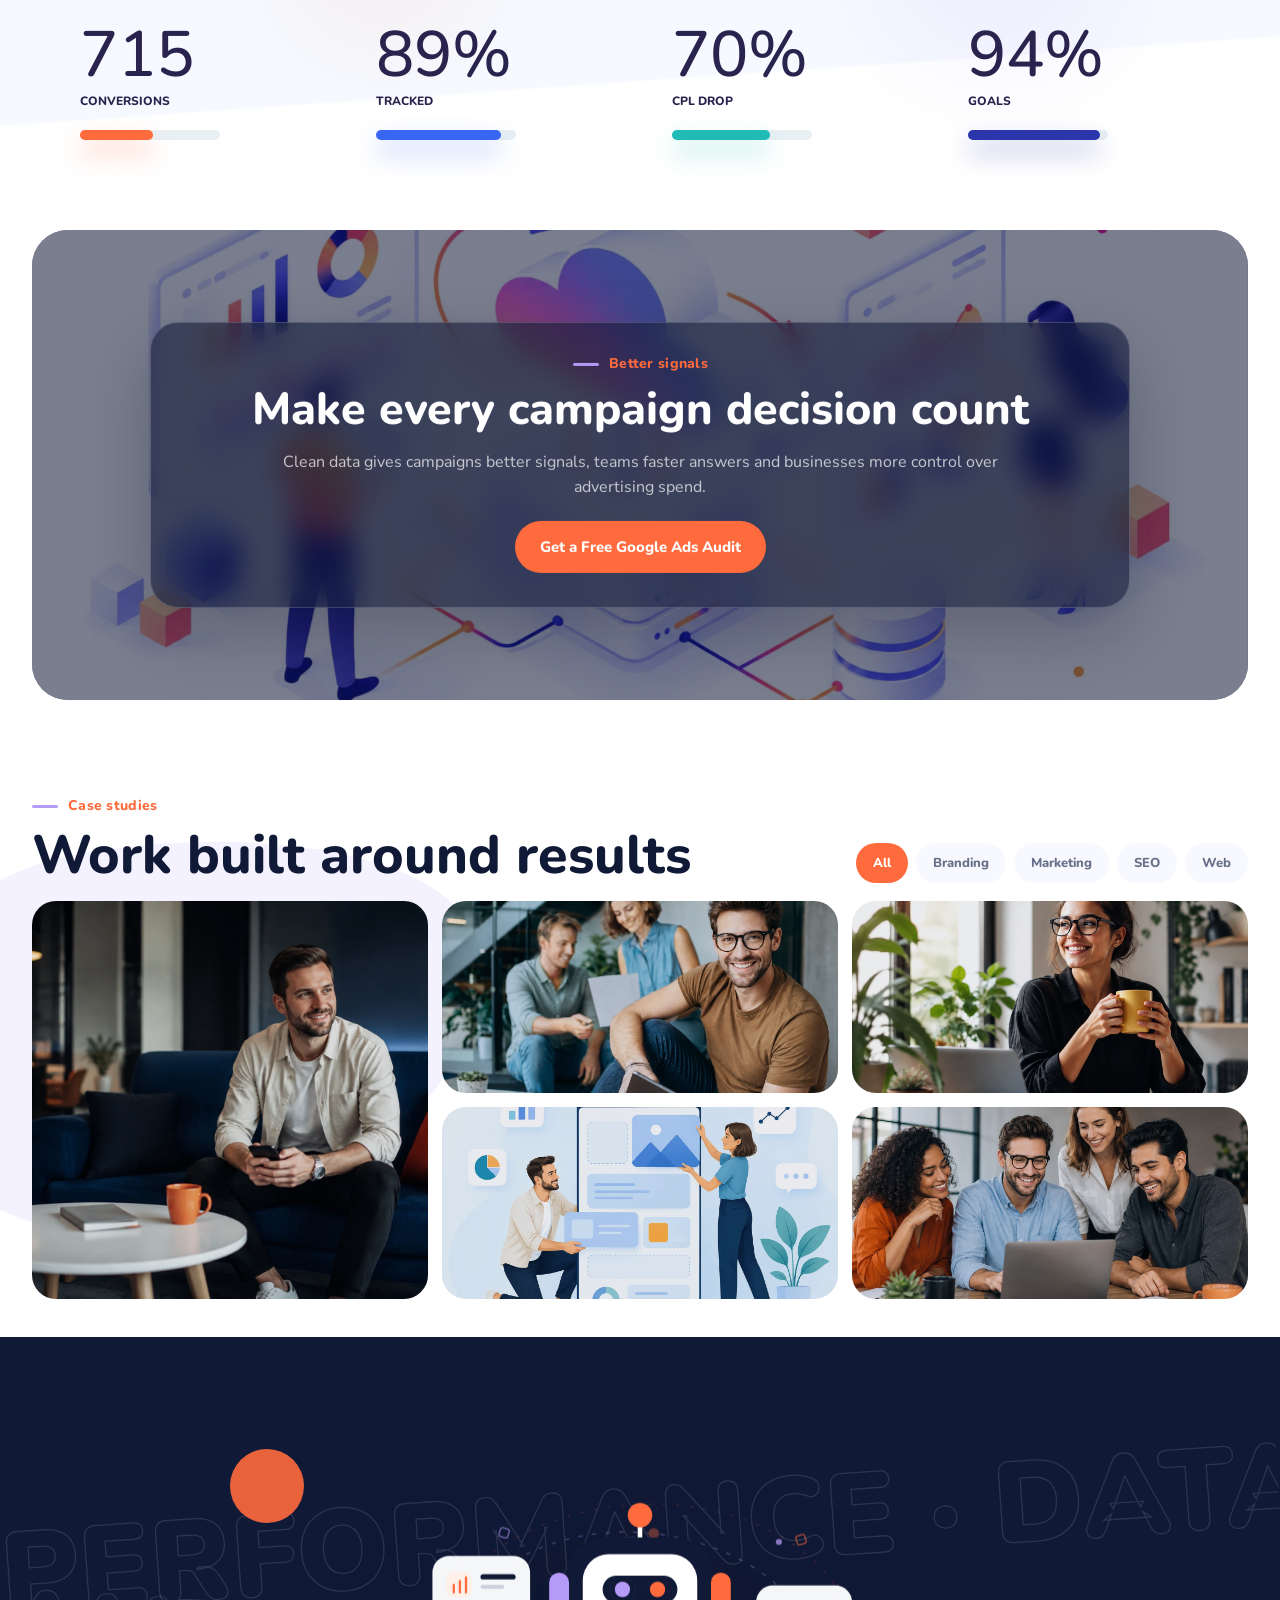
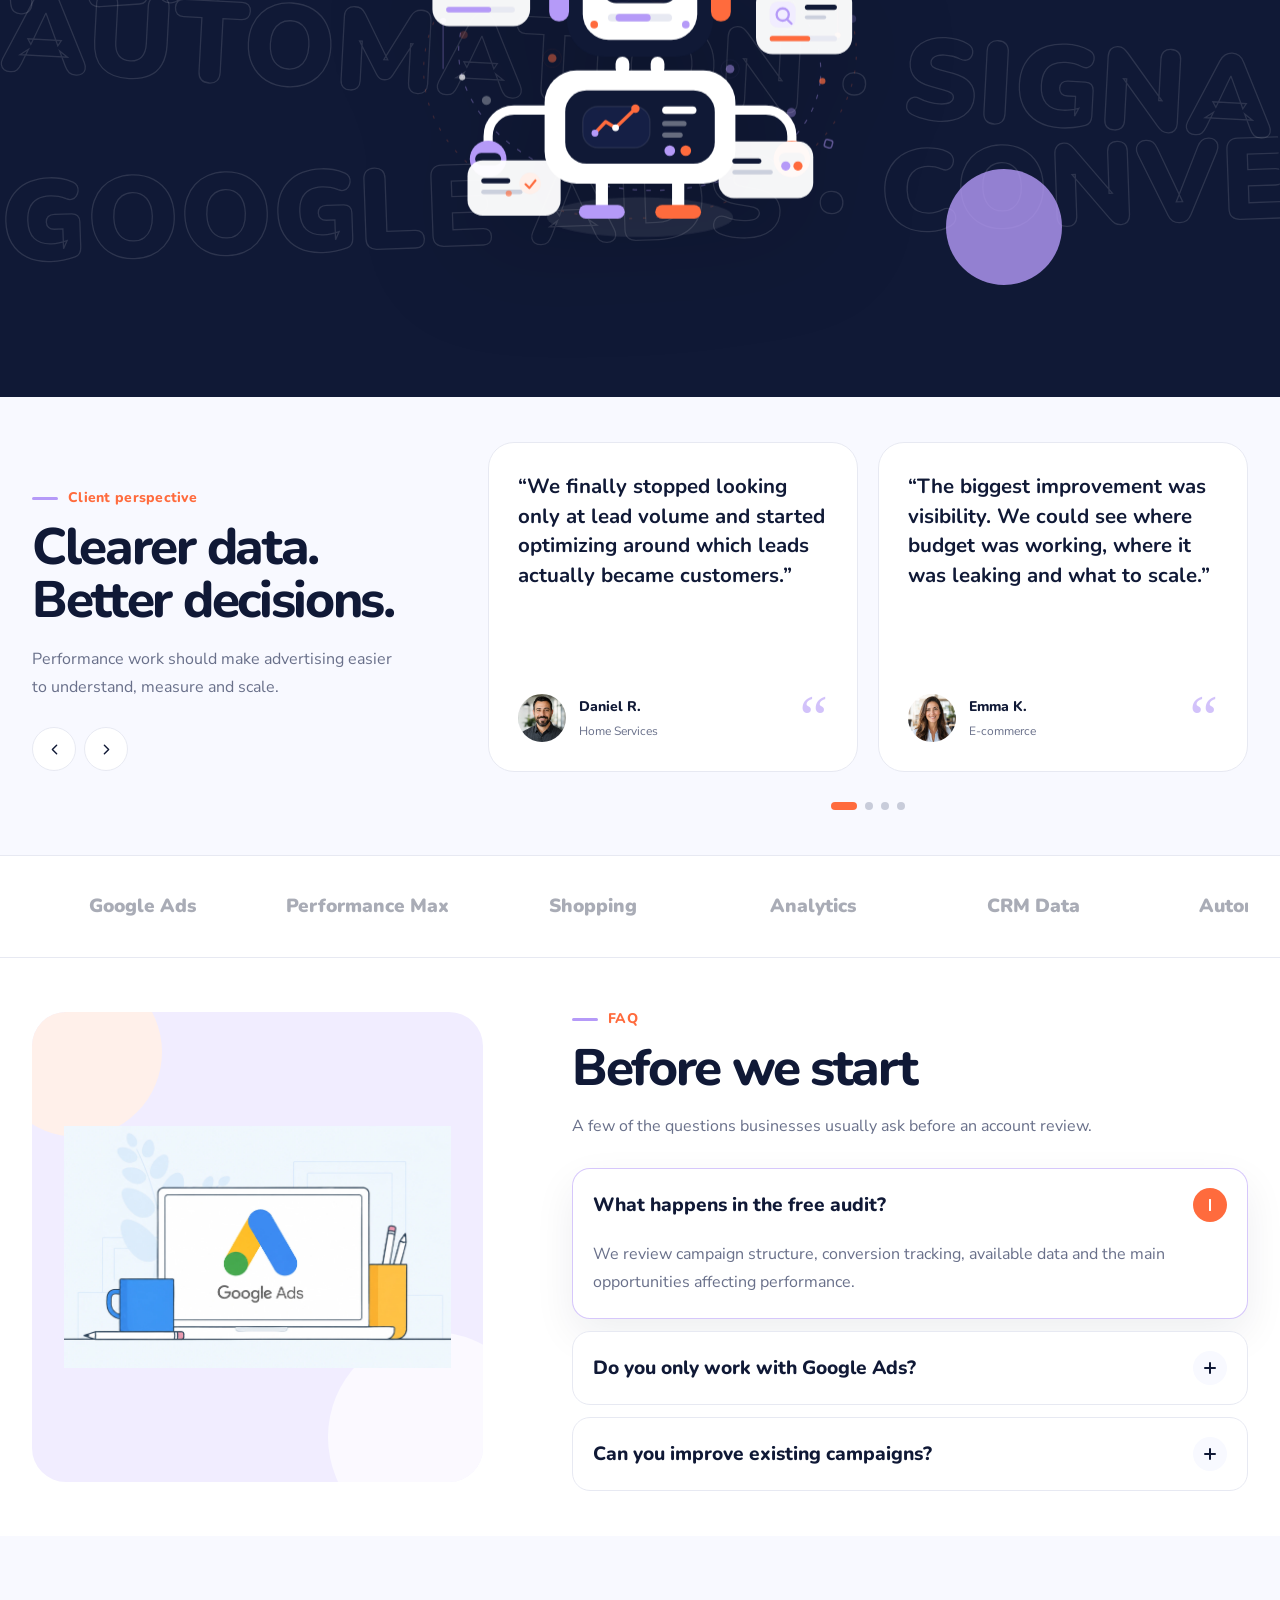
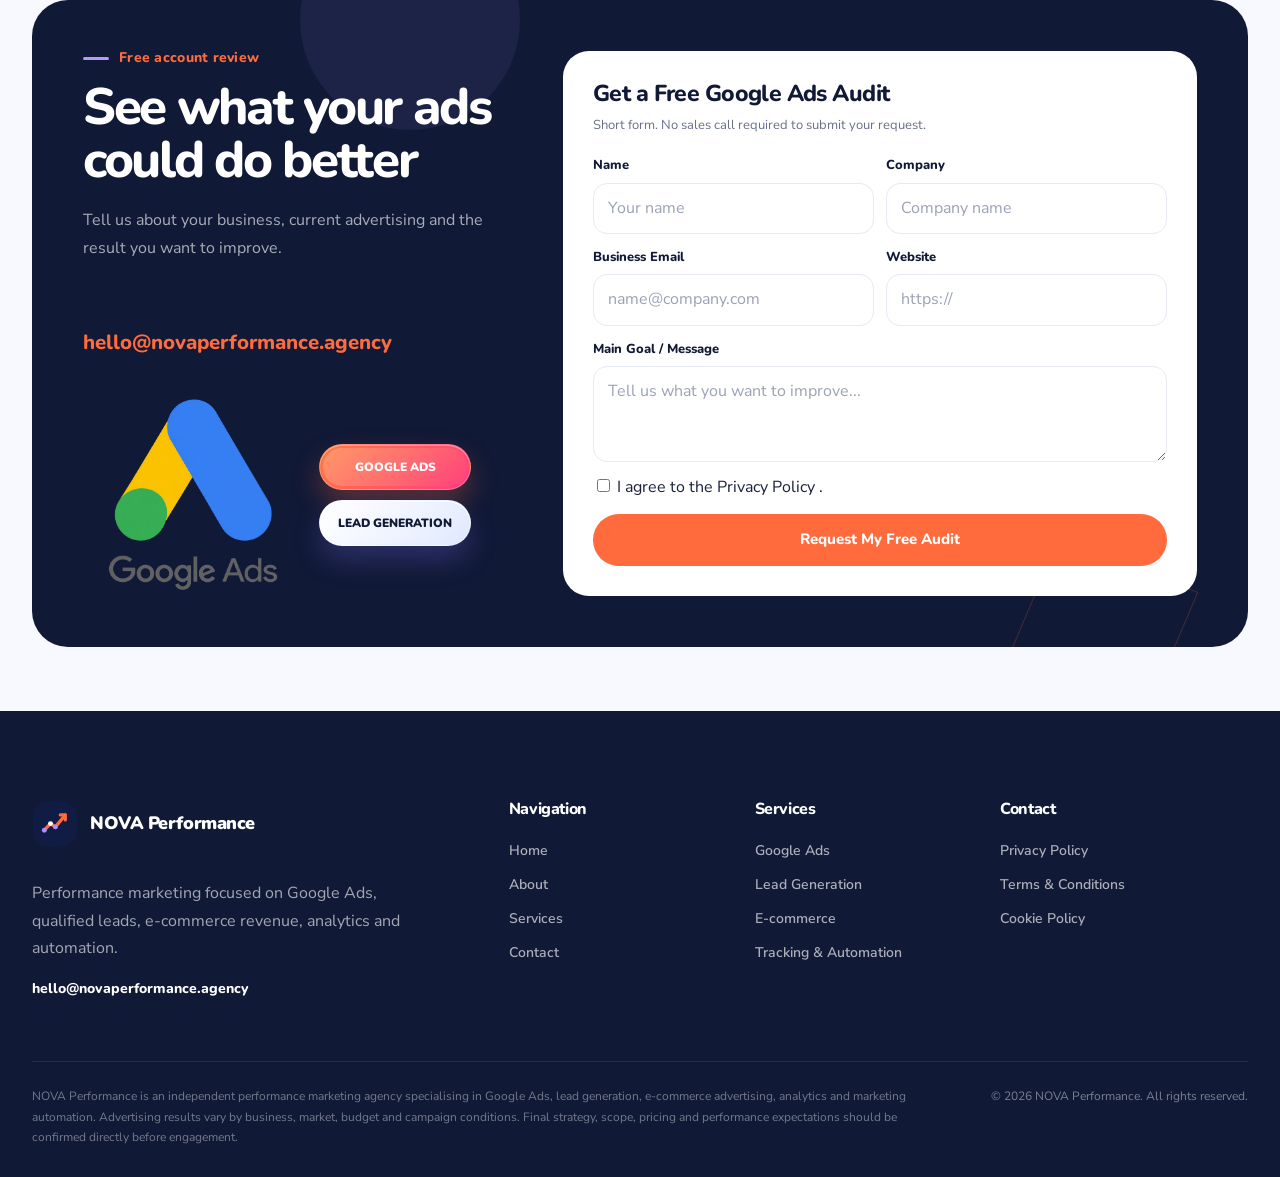
==== commit b3ed0872: "+" ====
--- a/index.html
+++ b/index.html
@@ -1441,7 +1441,7 @@
                         </span>
 
                         <h2 id="traffic-boost-title">
-                            Boosts Your Website Traffic!
+                            Boost Website Traffic
                         </h2>
 
                         <p class="traffic-boost__lead">
--- a/assets/css/global.css
+++ b/assets/css/global.css
@@ -521,13 +521,13 @@
 }
 
 .traffic-boost__content {
-    max-width: 670px;
+    max-width: 720px;
 
     justify-self: end;
 }
 
 .traffic-boost .section-label {
-    margin-bottom: 14px;
+    margin-bottom: 10px;
 
     color: var(--color-navy-soft);
 
@@ -540,22 +540,23 @@
 }
 
 .traffic-boost h2 {
-    max-width: 670px;
-
-    font-size: clamp(38px, 3.6vw, 58px);
-    line-height: 1.06;
+    max-width: 720px;
+
+    font-size: clamp(36px, 3.15vw, 52px);
+    line-height: 1;
     letter-spacing: 0;
+    white-space: nowrap;
 }
 
 .traffic-boost__lead {
-    max-width: 680px;
-
-    margin-top: 18px;
+    max-width: 650px;
+
+    margin-top: 14px;
 
     font-family: var(--font-heading);
-    font-size: clamp(19px, 1.45vw, 24px);
+    font-size: clamp(18px, 1.28vw, 22px);
     font-weight: 700;
-    line-height: 1.55;
+    line-height: 1.46;
 
     color: #706d8d;
 }
@@ -564,9 +565,9 @@
     display: grid;
     grid-template-columns:
         repeat(2, minmax(0, 1fr));
-    gap: clamp(24px, 4vw, 56px);
-
-    margin-top: clamp(30px, 4vw, 46px);
+    gap: clamp(20px, 3vw, 38px);
+
+    margin-top: clamp(22px, 3vw, 34px);
 }
 
 .traffic-boost__feature {
@@ -579,10 +580,10 @@
     display: inline-grid;
     place-items: center;
 
-    width: 78px;
-    height: 78px;
-
-    margin-bottom: 14px;
+    width: 68px;
+    height: 68px;
+
+    margin-bottom: 10px;
 
     border: 2px dashed currentColor;
     border-radius: 50%;
@@ -592,10 +593,10 @@
     content: "";
 
     position: absolute;
-    right: -14px;
+    right: -12px;
     bottom: 4px;
 
-    width: 50px;
+    width: 44px;
     height: 2px;
 
     background: currentColor;
@@ -603,8 +604,8 @@
 }
 
 .traffic-boost__icon svg {
-    width: 38px;
-    height: 38px;
+    width: 32px;
+    height: 32px;
 
     stroke-width: 1.8;
 }
@@ -618,21 +619,21 @@
 }
 
 .traffic-boost__feature h3 {
-    margin-bottom: 10px;
-
-    font-size: clamp(24px, 1.75vw, 30px);
+    margin-bottom: 7px;
+
+    font-size: clamp(22px, 1.45vw, 27px);
     line-height: 1.12;
     letter-spacing: 0;
     white-space: nowrap;
 }
 
 .traffic-boost__feature p {
-    max-width: 300px;
+    max-width: 290px;
 
     font-family: var(--font-heading);
-    font-size: clamp(17px, 1.2vw, 20px);
+    font-size: clamp(16px, 1.05vw, 18px);
     font-weight: 700;
-    line-height: 1.55;
+    line-height: 1.45;
 
     color: #706d8d;
 }
@@ -640,12 +641,12 @@
 .traffic-boost__actions {
     display: flex;
 
-    margin-top: clamp(28px, 4vw, 44px);
+    margin-top: clamp(22px, 3vw, 34px);
 }
 
 .traffic-boost__button {
     min-width: 218px;
-    min-height: 58px;
+    min-height: 54px;
 
     padding-inline: 36px;
 
@@ -2357,6 +2358,7 @@
 
     .traffic-boost h2 {
         font-size: clamp(38px, 3.7vw, 52px);
+        white-space: normal;
     }
 }
 
@@ -2491,6 +2493,7 @@
 
     .traffic-boost h2 {
         font-size: clamp(33px, 9vw, 44px);
+        white-space: normal;
     }
 
     .traffic-boost__lead {
@@ -2500,16 +2503,16 @@
     }
 
     .traffic-boost__features {
-        gap: 26px;
-
-        margin-top: 30px;
+        gap: 22px;
+
+        margin-top: 24px;
     }
 
     .traffic-boost__icon {
-        width: 72px;
-        height: 72px;
-
-        margin-bottom: 14px;
+        width: 66px;
+        height: 66px;
+
+        margin-bottom: 10px;
     }
 
     .traffic-boost__icon::after {
@@ -2523,9 +2526,9 @@
     }
 
     .traffic-boost__feature h3 {
-        margin-bottom: 9px;
-
-        font-size: 24px;
+        margin-bottom: 7px;
+
+        font-size: 23px;
     }
 
     .traffic-boost__feature p {
@@ -2535,7 +2538,7 @@
     .traffic-boost__actions {
         justify-content: center;
 
-        margin-top: 32px;
+        margin-top: 26px;
     }
 
     .text-large {
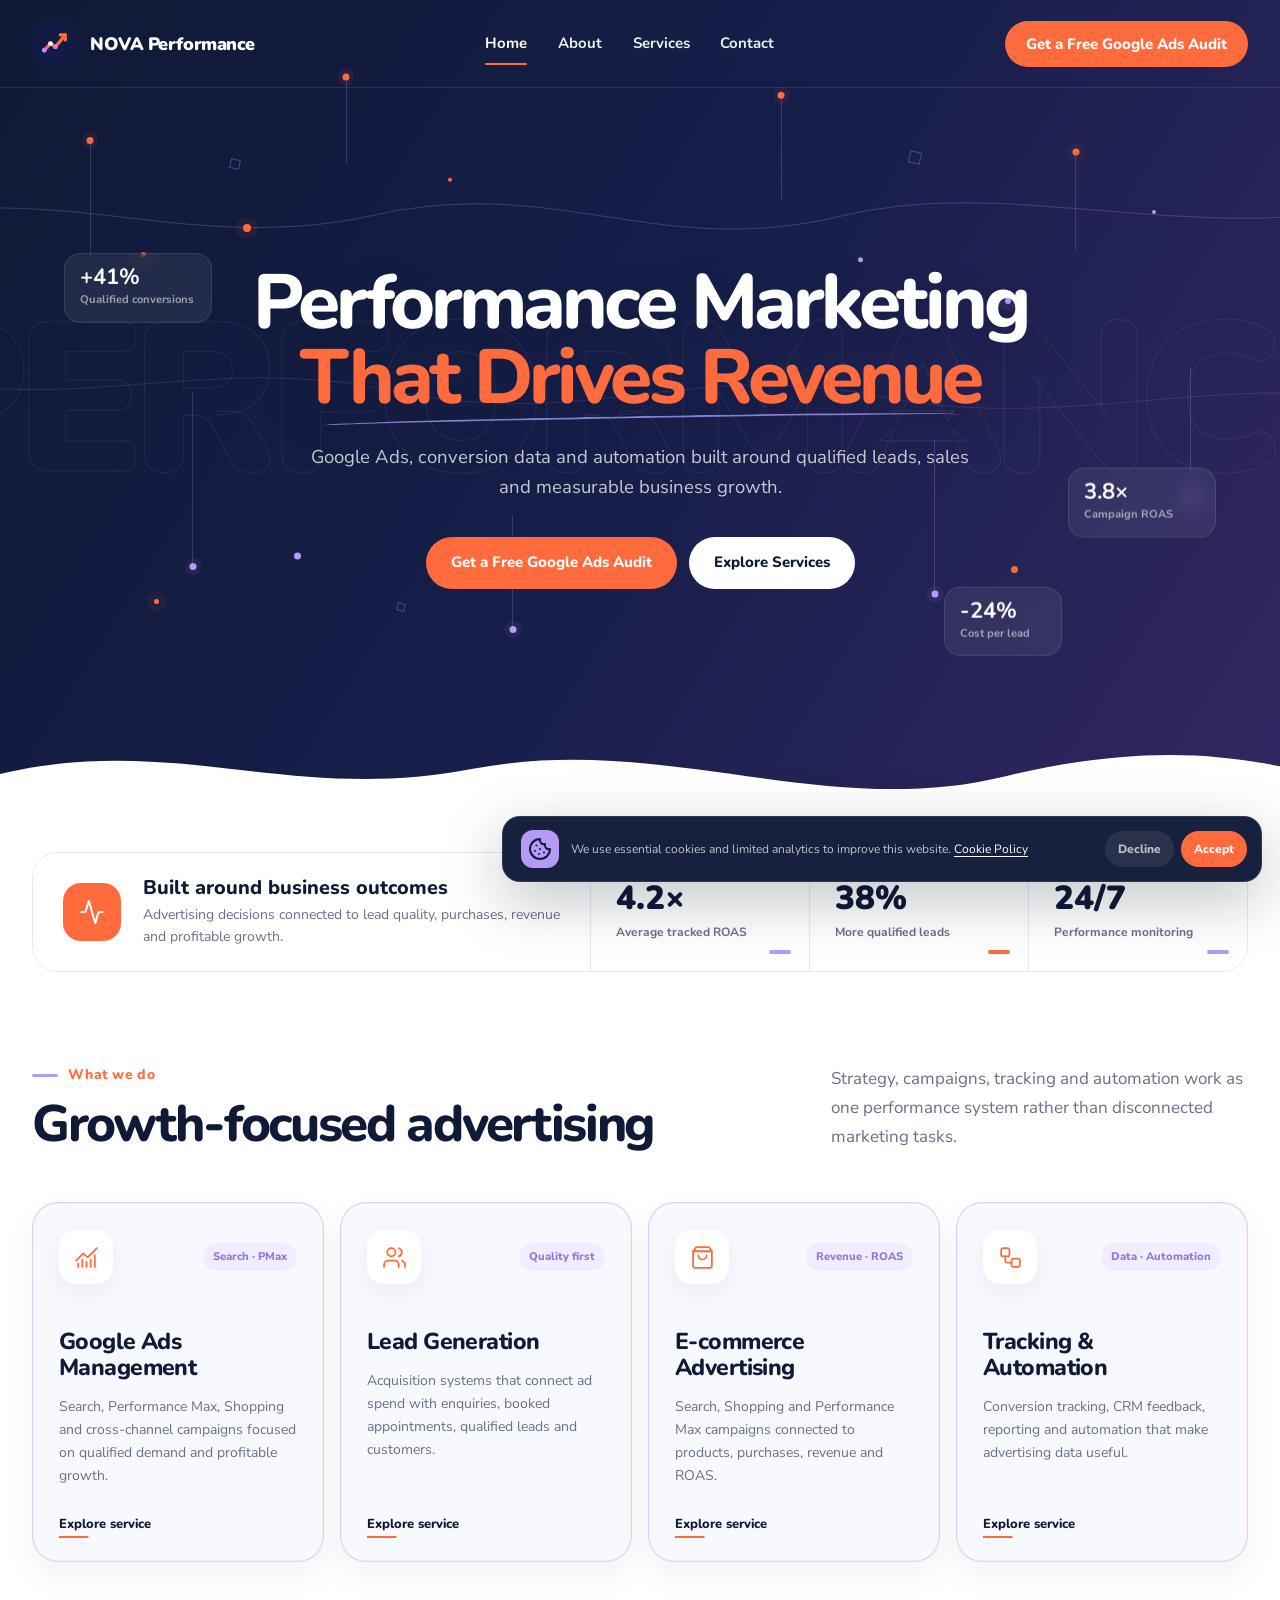
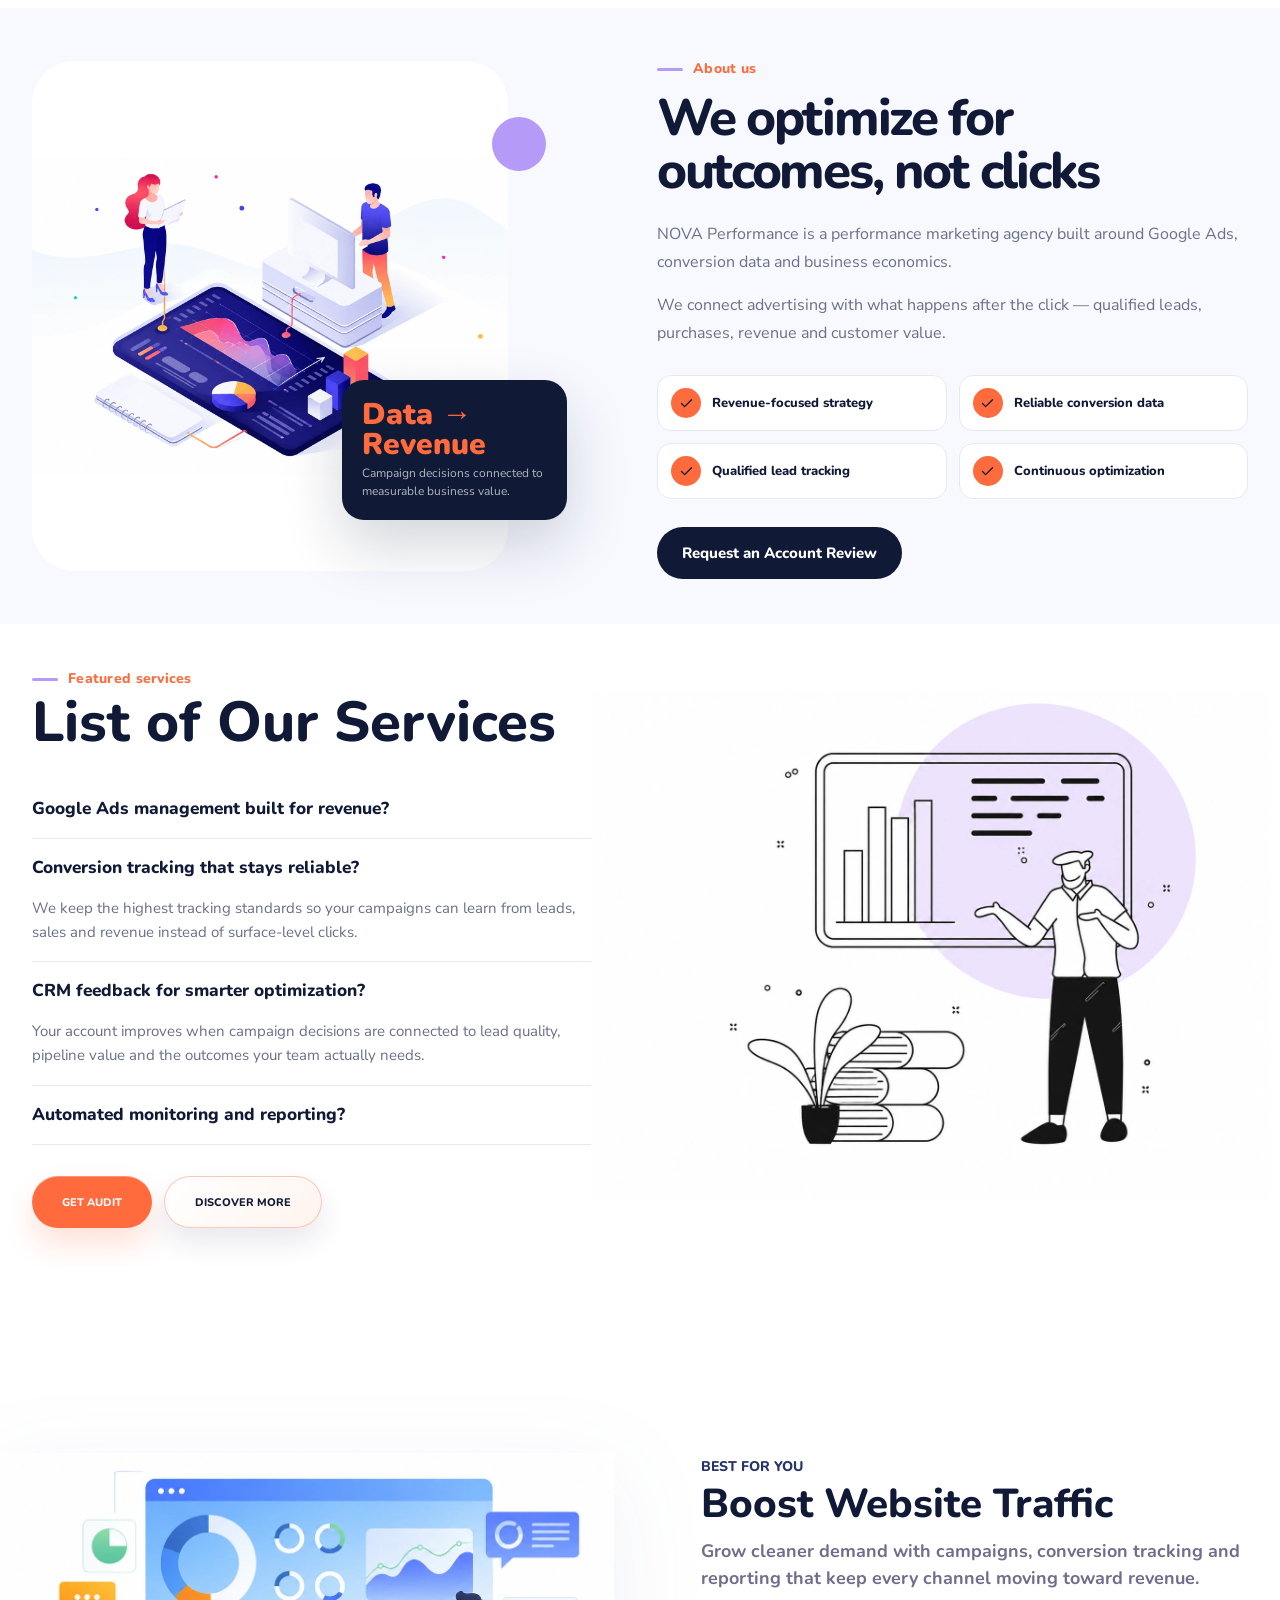
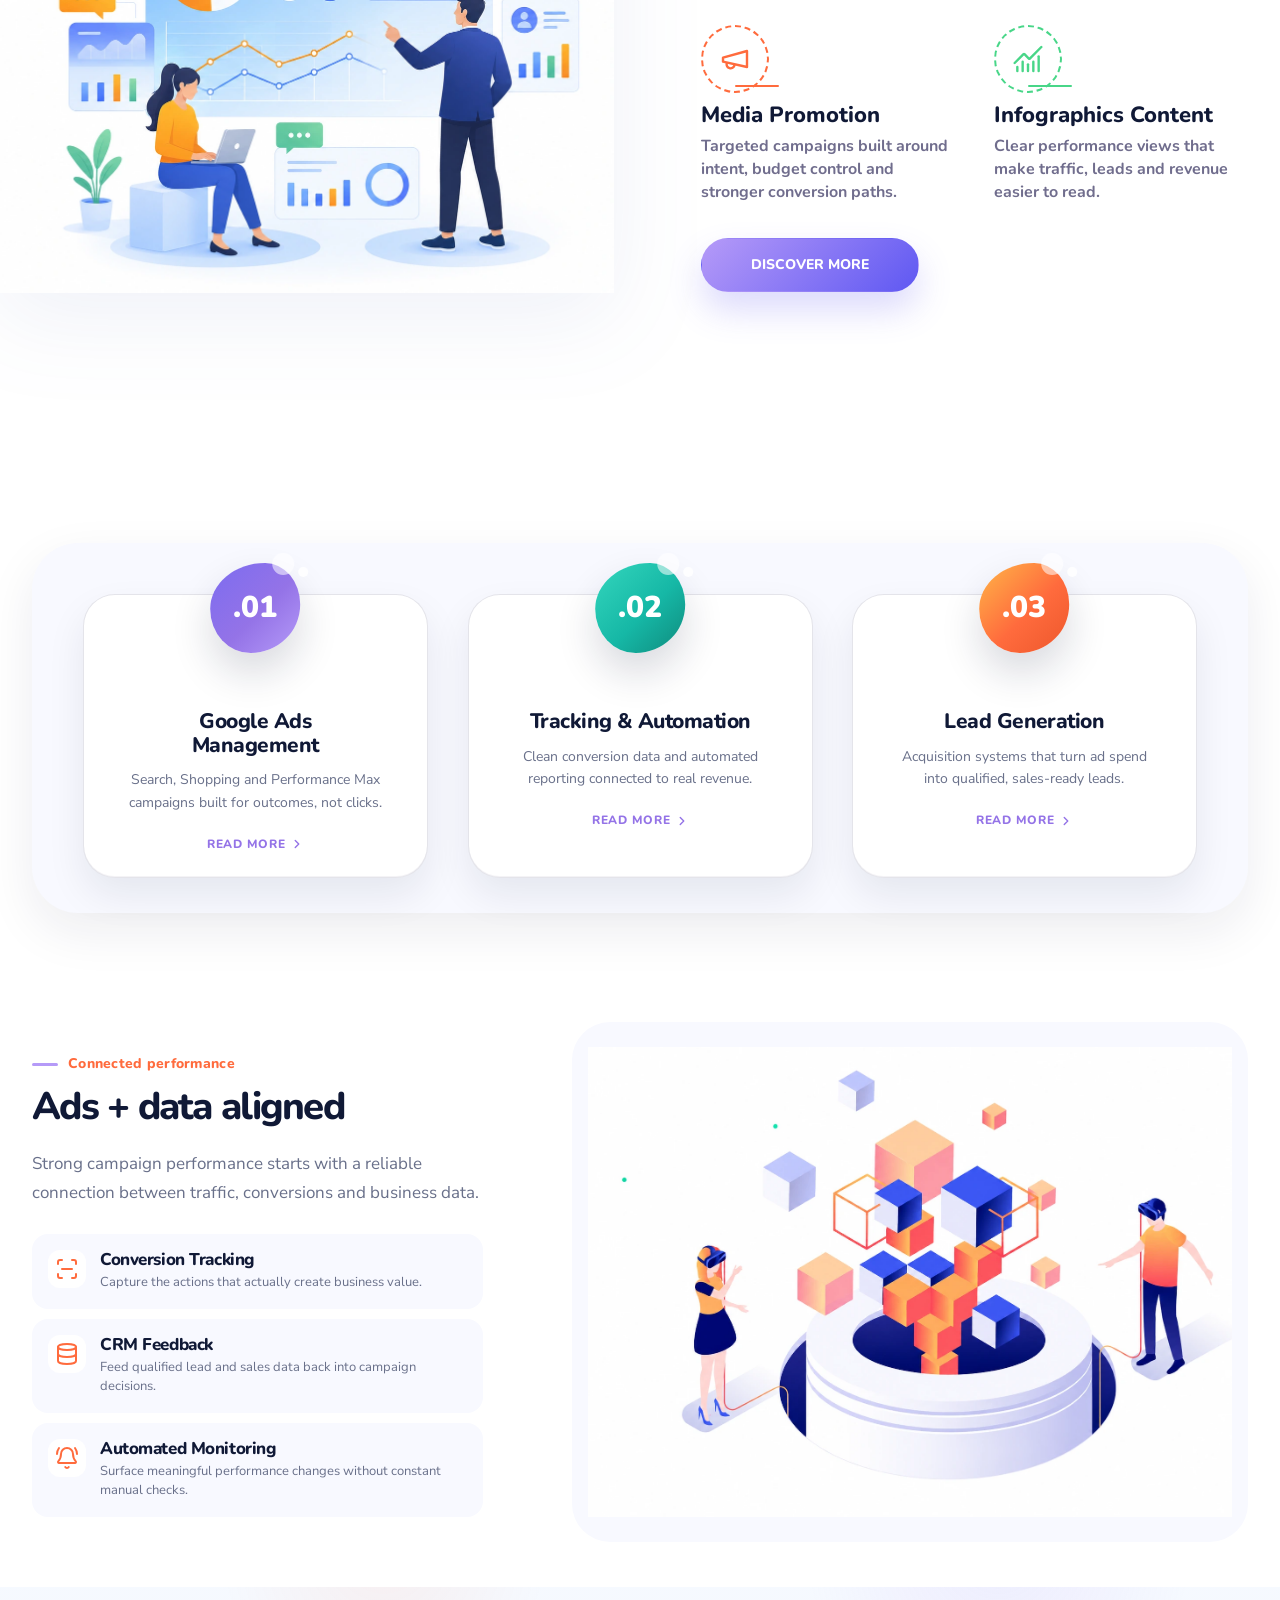
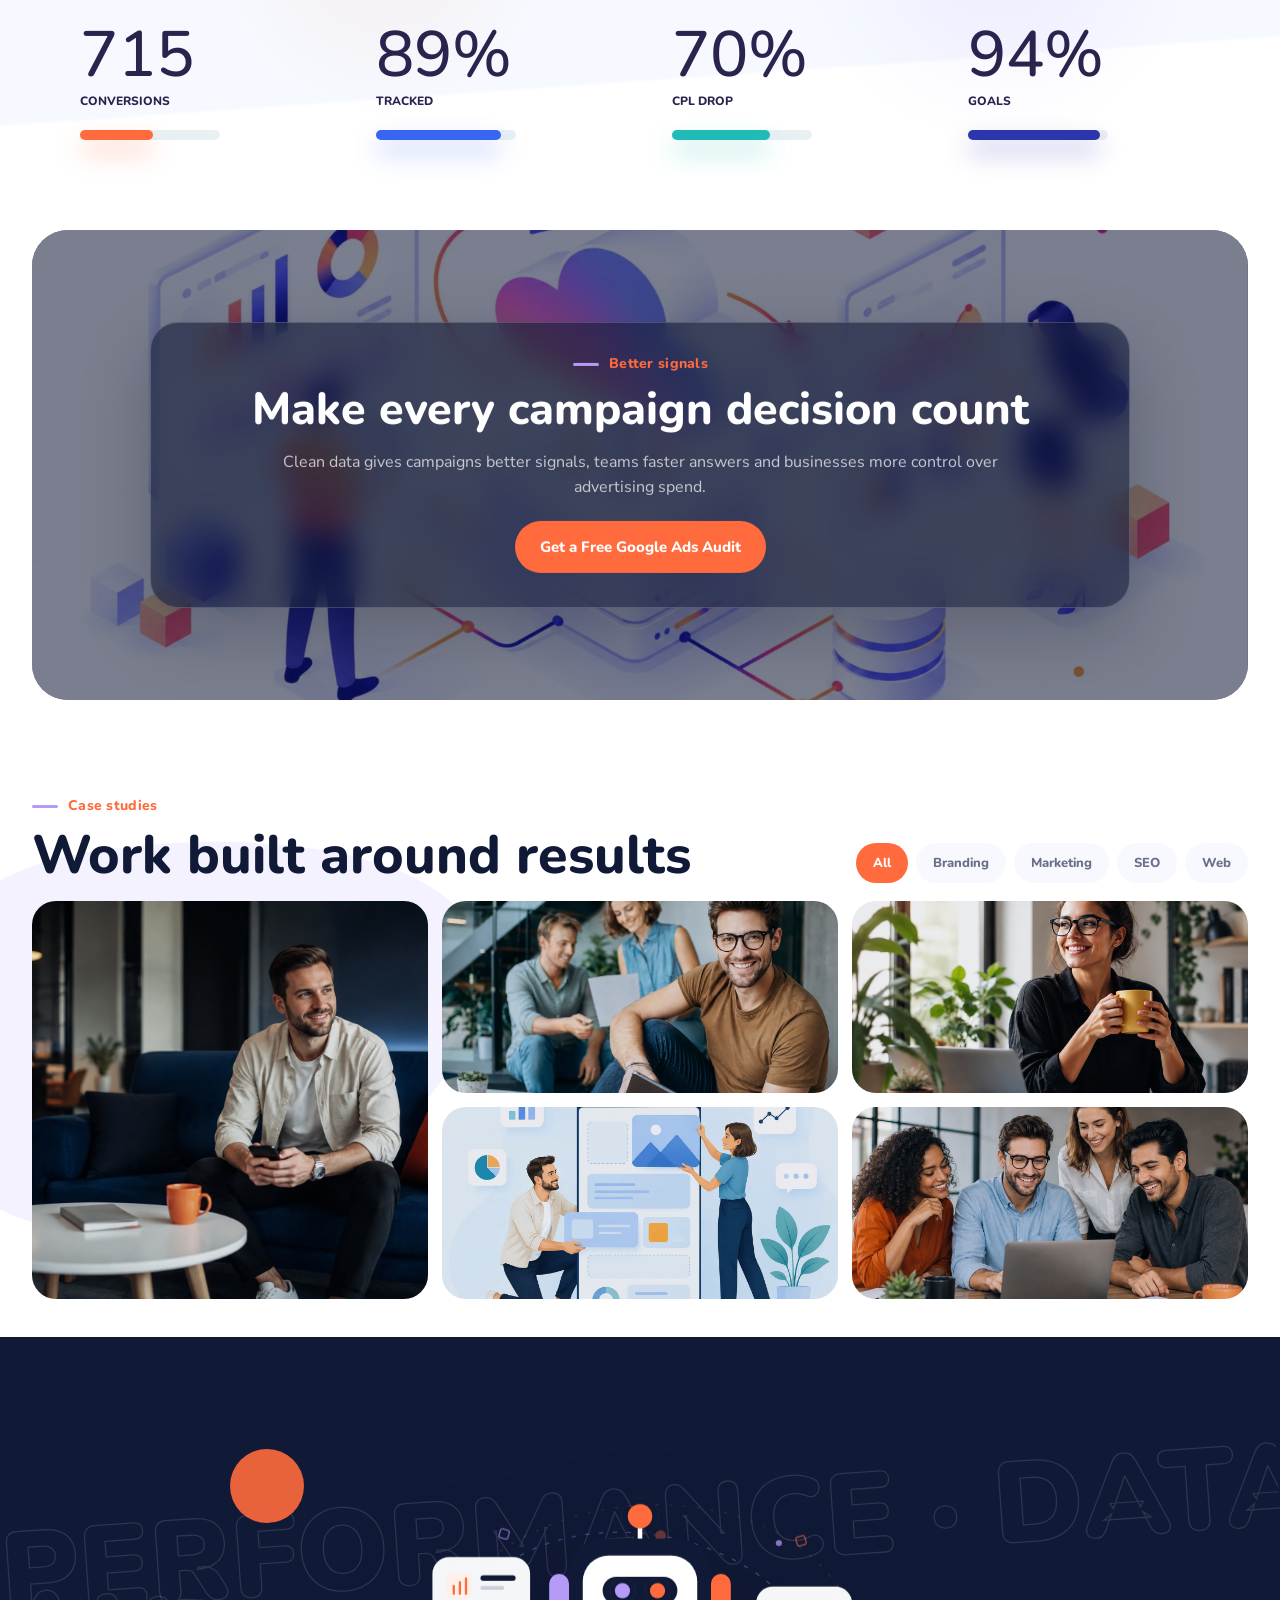
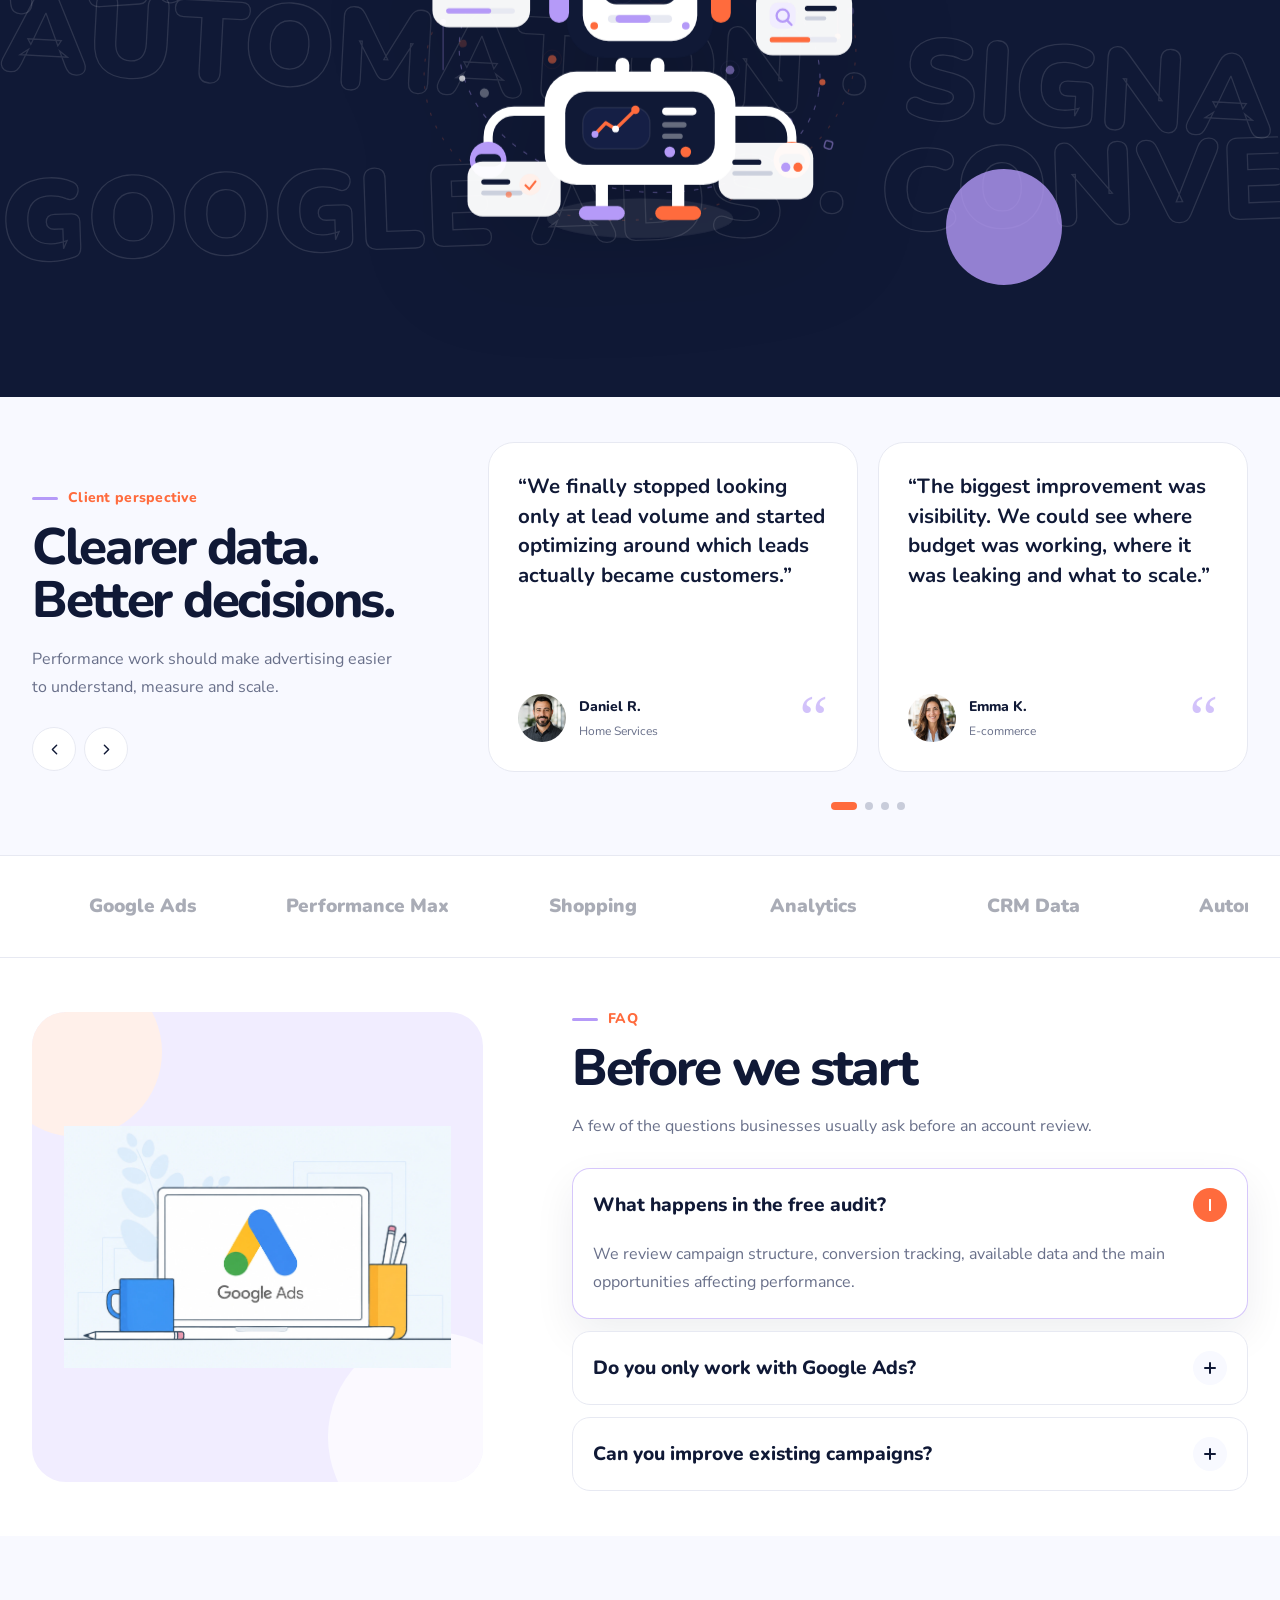
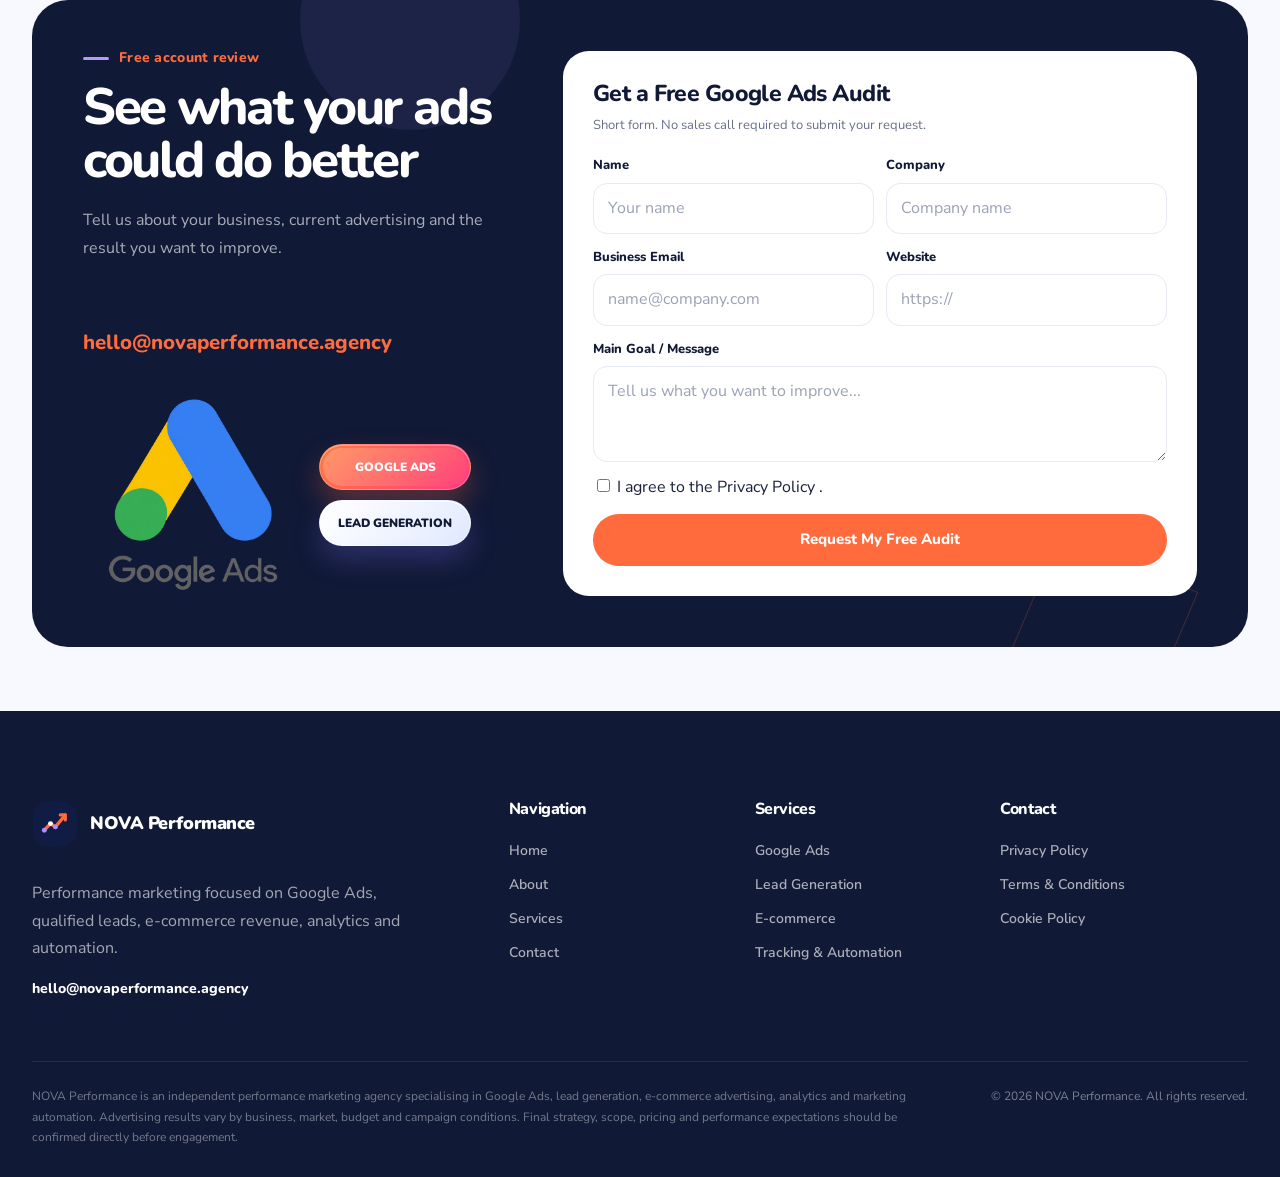
==== commit 1d987363: "+" ====
--- a/index.html
+++ b/index.html
@@ -234,22 +234,22 @@
                         About
                     </a>
 
-                    <a
-                        class="mobile-menu__link"
-                        href="#services">
-                        Services
-                    </a>
-
-                    <a
-                        class="mobile-menu__link"
-                        href="#contact">
-                        Contact
-                    </a>
-
-                </nav>
-
-
-                <div class="mobile-menu__services">
+                    <button
+                        class="mobile-menu__link mobile-menu__link--services"
+                        type="button"
+                        aria-expanded="false"
+                        aria-controls="mobile-services"
+                        data-mobile-services-toggle
+                    >
+                        <span>Services</span>
+                        <i data-lucide="chevron-down"></i>
+                    </button>
+
+                    <div
+                        class="mobile-menu__services"
+                        id="mobile-services"
+                        data-mobile-services
+                    >
 
                     <a
                         class="mobile-menu__service"
@@ -278,8 +278,14 @@
                      data-config-text="services.trackingAutomation.title">
                         Tracking &amp; Automation
                     </a>
-
-                </div>
+                    </div>
+
+                    <a
+                        class="mobile-menu__link"
+                        href="#contact">
+                        Contact
+                    </a>
+                </nav>
 
             </div>
 
--- a/assets/css/global.css
+++ b/assets/css/global.css
@@ -1073,25 +1073,77 @@
         background var(--transition-fast);
 }
 
+.mobile-menu__link--services {
+    width: 100%;
+
+    color: var(--color-white);
+    background: transparent;
+    border: 0;
+
+    cursor: pointer;
+
+    appearance: none;
+}
+
+.mobile-menu__link--services i {
+    width: 22px;
+    height: 22px;
+
+    margin-left: 10px;
+
+    transition: transform var(--transition-base);
+}
+
+.mobile-menu__link--services.is-open i {
+    transform: rotate(180deg);
+}
+
 .mobile-menu__link:hover {
     color: var(--color-carrot);
     background: rgba(255, 255, 255, 0.035);
 }
 
 .mobile-menu__services {
+    display: grid;
+    grid-template-columns:
+        repeat(2, minmax(0, 1fr));
+    gap: 8px;
+
+    max-height: 0;
+    margin-top: 0;
+
+    opacity: 0;
+    visibility: hidden;
+
+    overflow: hidden;
+
+    transition:
+        max-height var(--transition-base),
+        margin-top var(--transition-base),
+        opacity var(--transition-fast),
+        visibility var(--transition-base);
+}
+
+.mobile-menu__services.is-open {
+    max-height: 240px;
+    margin-top: 4px;
+
+    opacity: 1;
+    visibility: visible;
+}
+
+.mobile-menu__service {
     display: flex;
-    flex-wrap: wrap;
+    align-items: center;
     justify-content: center;
-    gap: 8px;
-
-    margin-top: 14px;
-}
-
-.mobile-menu__service {
-    padding: 9px 13px;
+
+    min-height: 42px;
+    padding: 9px 11px;
 
     font-size: 13px;
     font-weight: 700;
+    line-height: 1.2;
+    text-align: center;
 
     color: rgba(255, 255, 255, 0.72);
 
@@ -2697,6 +2749,7 @@
     }
 
     .mobile-menu__service {
+        min-height: 40px;
         padding:
             8px
             10px;
--- a/assets/css/index.css
+++ b/assets/css/index.css
@@ -2648,7 +2648,7 @@
         border-bottom: 1px solid var(--color-border);
     }
 
-    .home-intro__metric:first-of-type {
+    .home-intro__lead + .home-intro__metric {
         border-left: 0;
     }
 
@@ -2824,13 +2824,14 @@
     }
 
     .home-intro__grid {
-        grid-template-columns: 1fr;
+        grid-template-columns:
+            repeat(3, minmax(0, 1fr));
 
         border-radius: 21px;
     }
 
     .home-intro__lead {
-        grid-column: auto;
+        grid-column: 1 / -1;
 
         min-height: 100px;
 
@@ -2845,16 +2846,33 @@
     }
 
     .home-intro__metric {
-        min-height: 88px;
-
-        padding: 18px;
+        min-height: 82px;
+
+        padding: 14px 10px;
 
         border-top: 1px solid var(--color-border);
+        border-left: 1px solid var(--color-border);
+    }
+
+    .home-intro__lead + .home-intro__metric {
         border-left: 0;
     }
 
-    .home-intro__metric:first-of-type {
-        border-top: 0;
+    .home-intro__metric strong {
+        font-size: clamp(22px, 7vw, 31px);
+    }
+
+    .home-intro__metric span {
+        font-size: 10px;
+        line-height: 1.25;
+    }
+
+    .home-intro__metric::after {
+        right: 10px;
+        bottom: 10px;
+
+        width: 16px;
+        height: 3px;
     }
 
     .home-services__header,
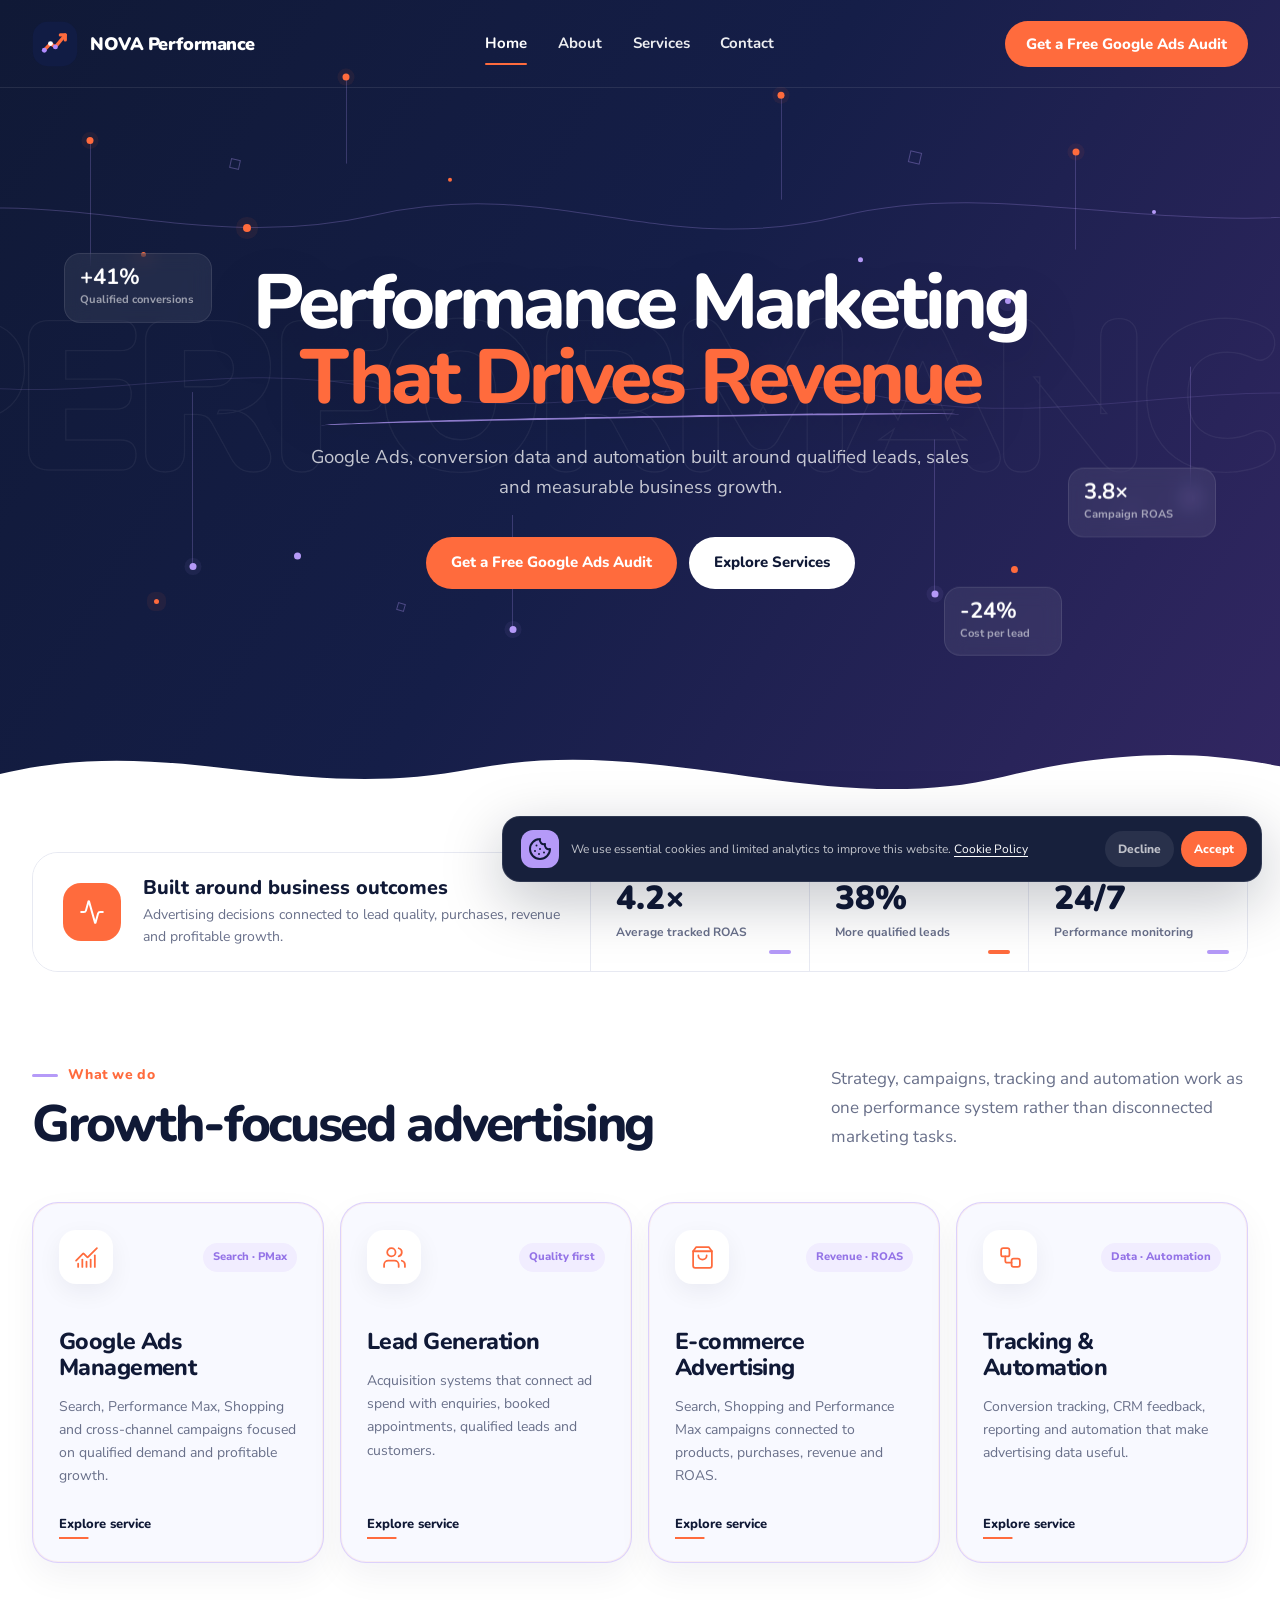
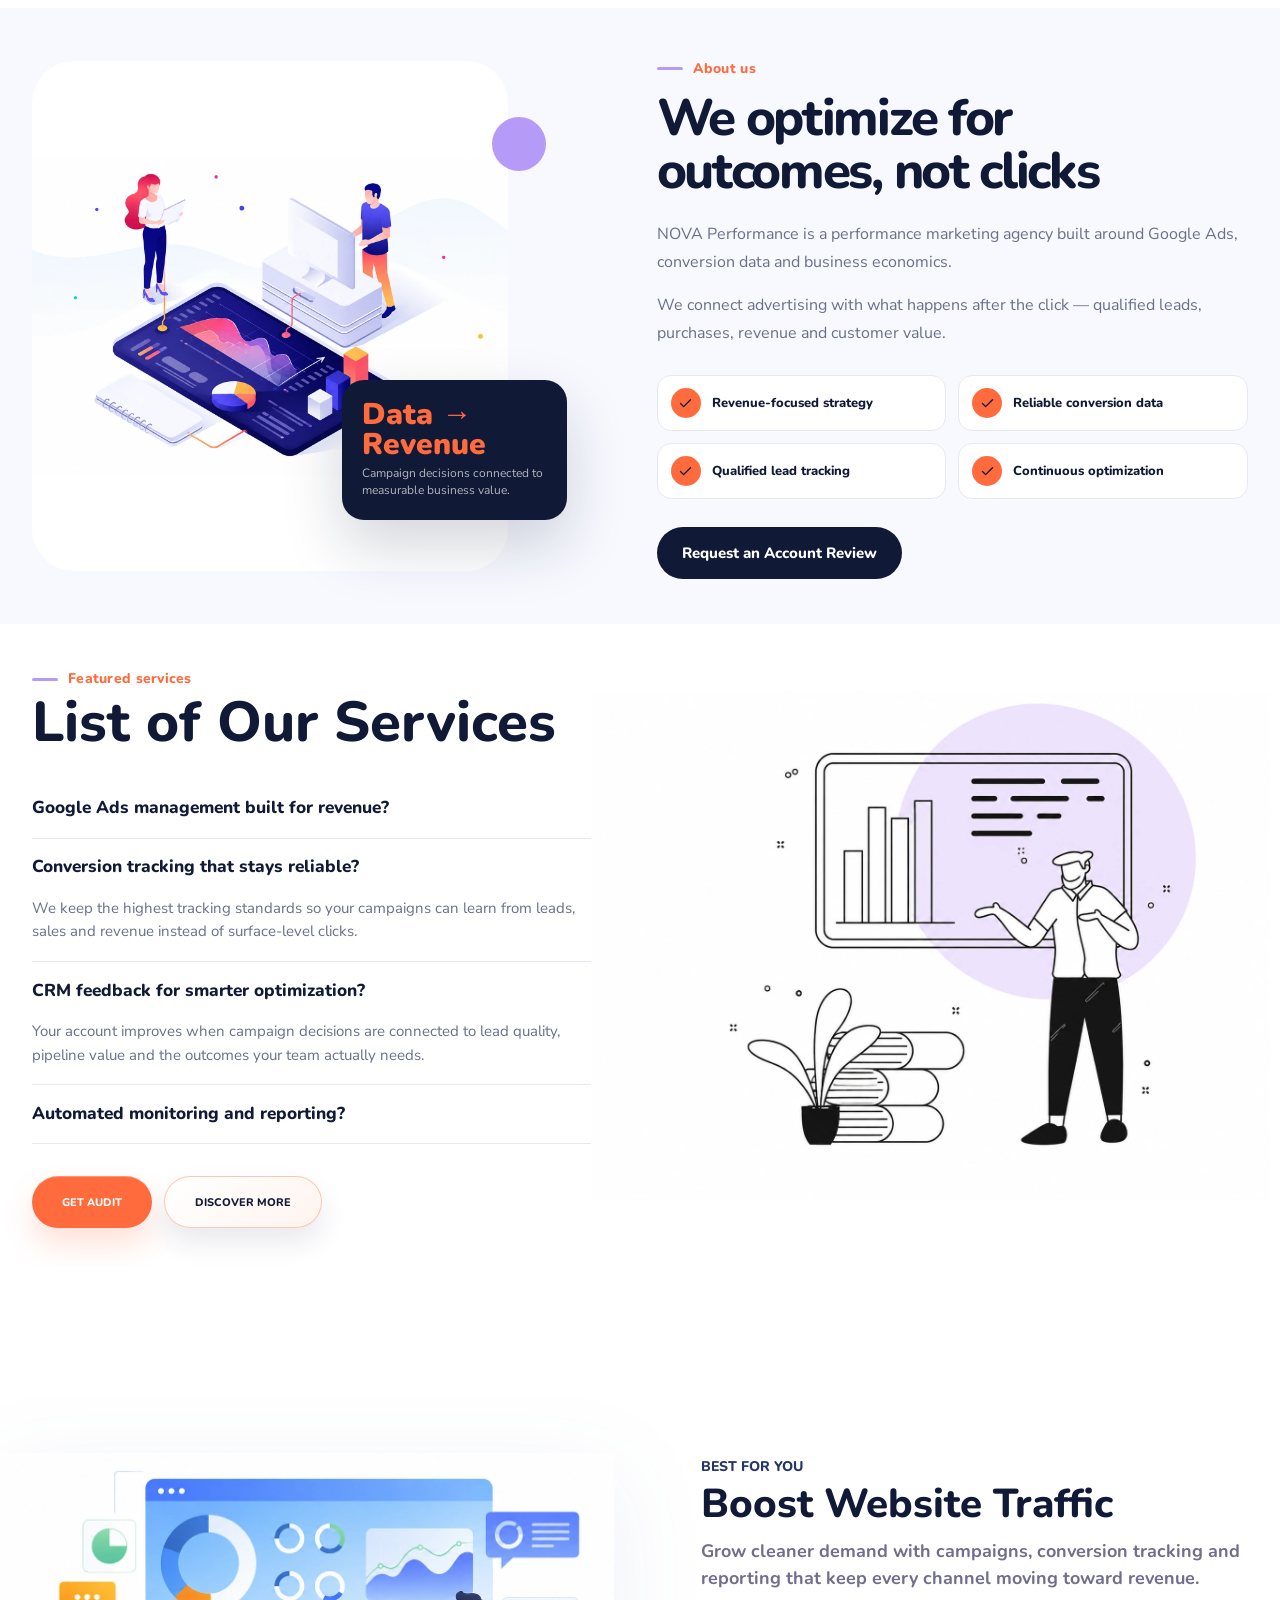
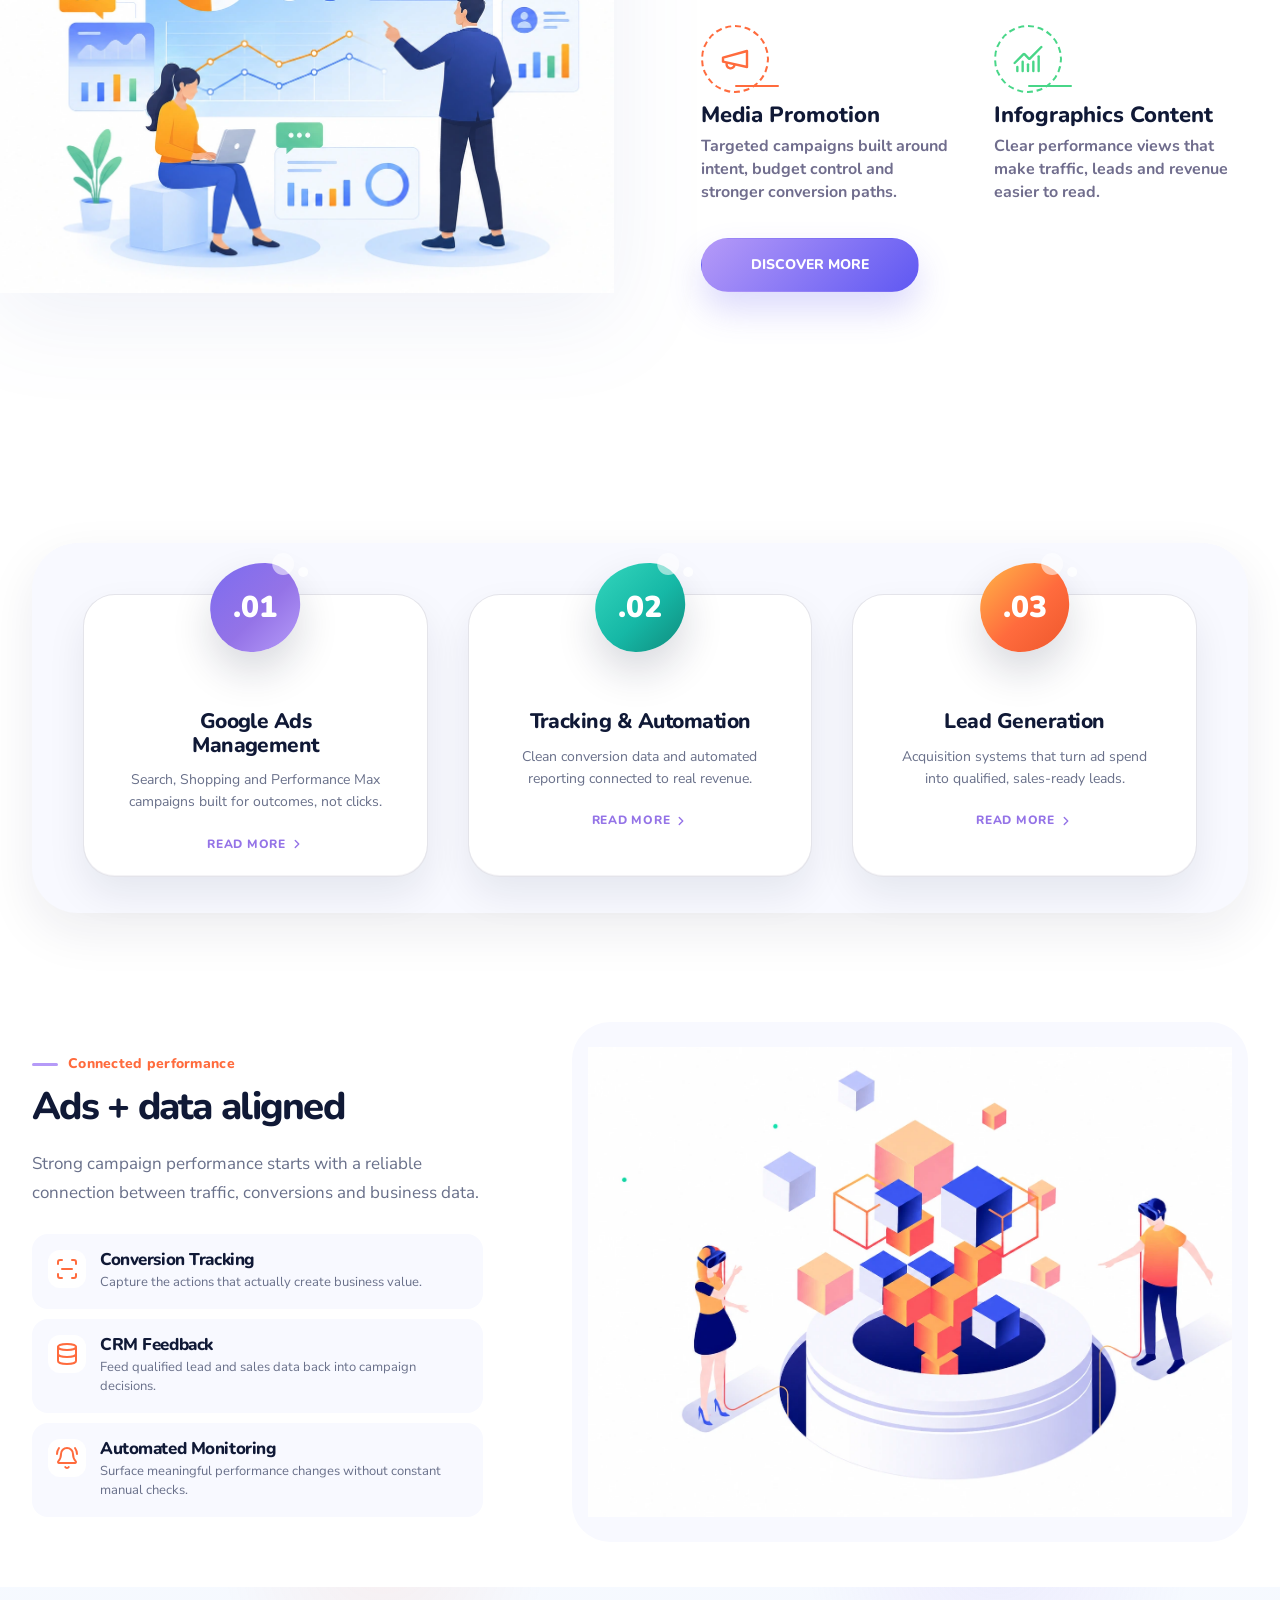
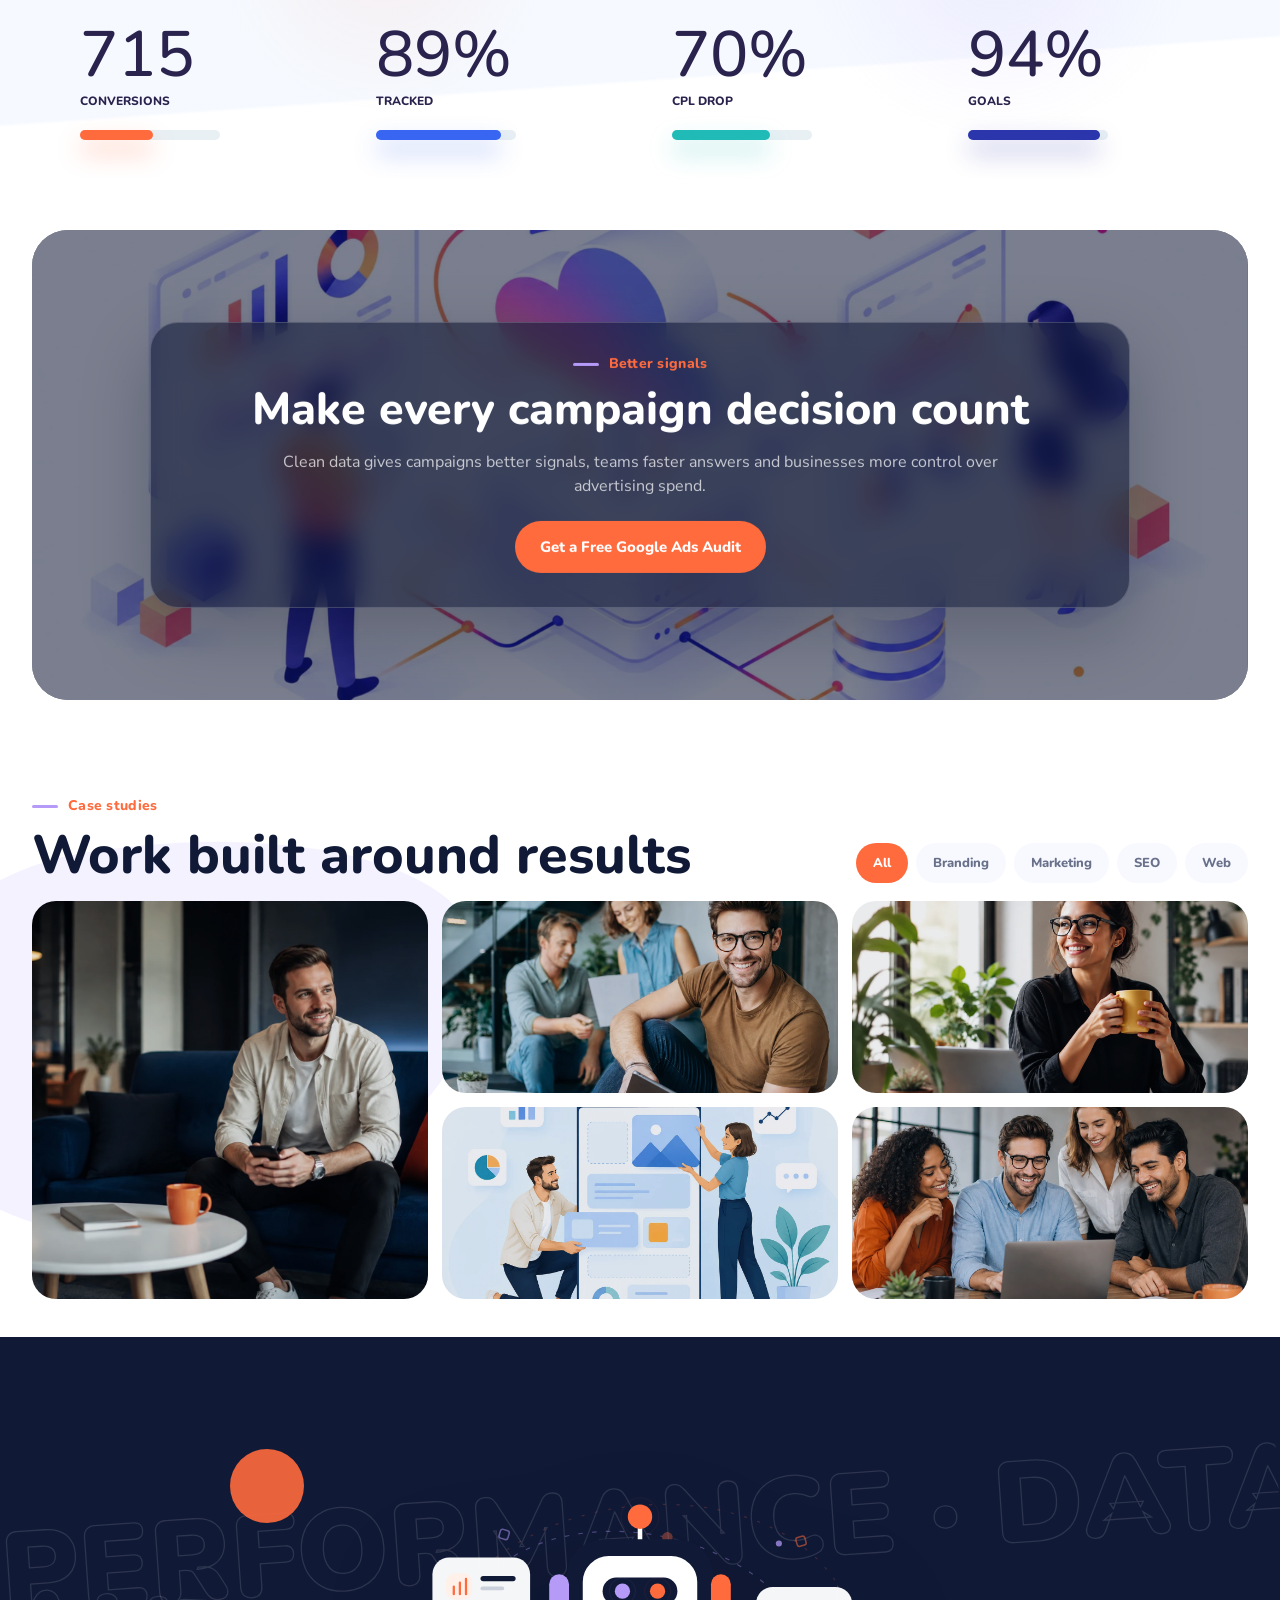
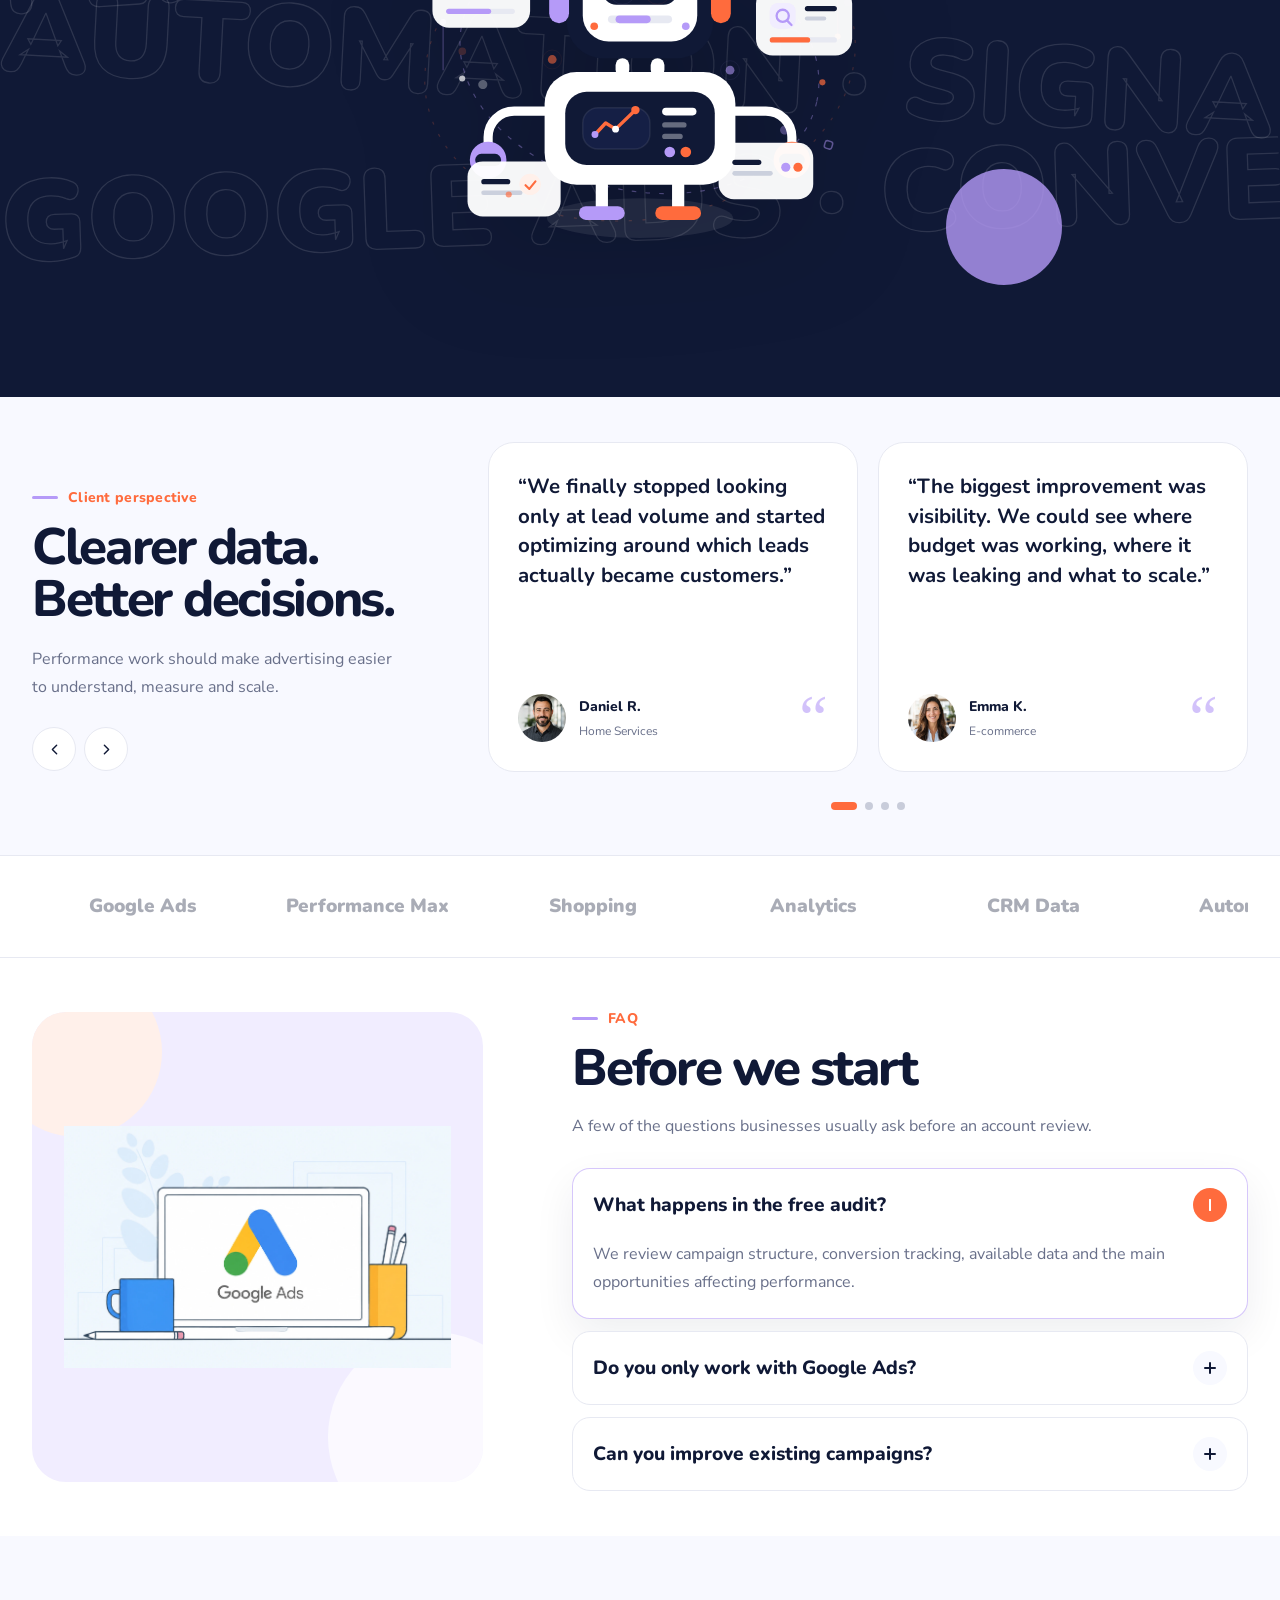
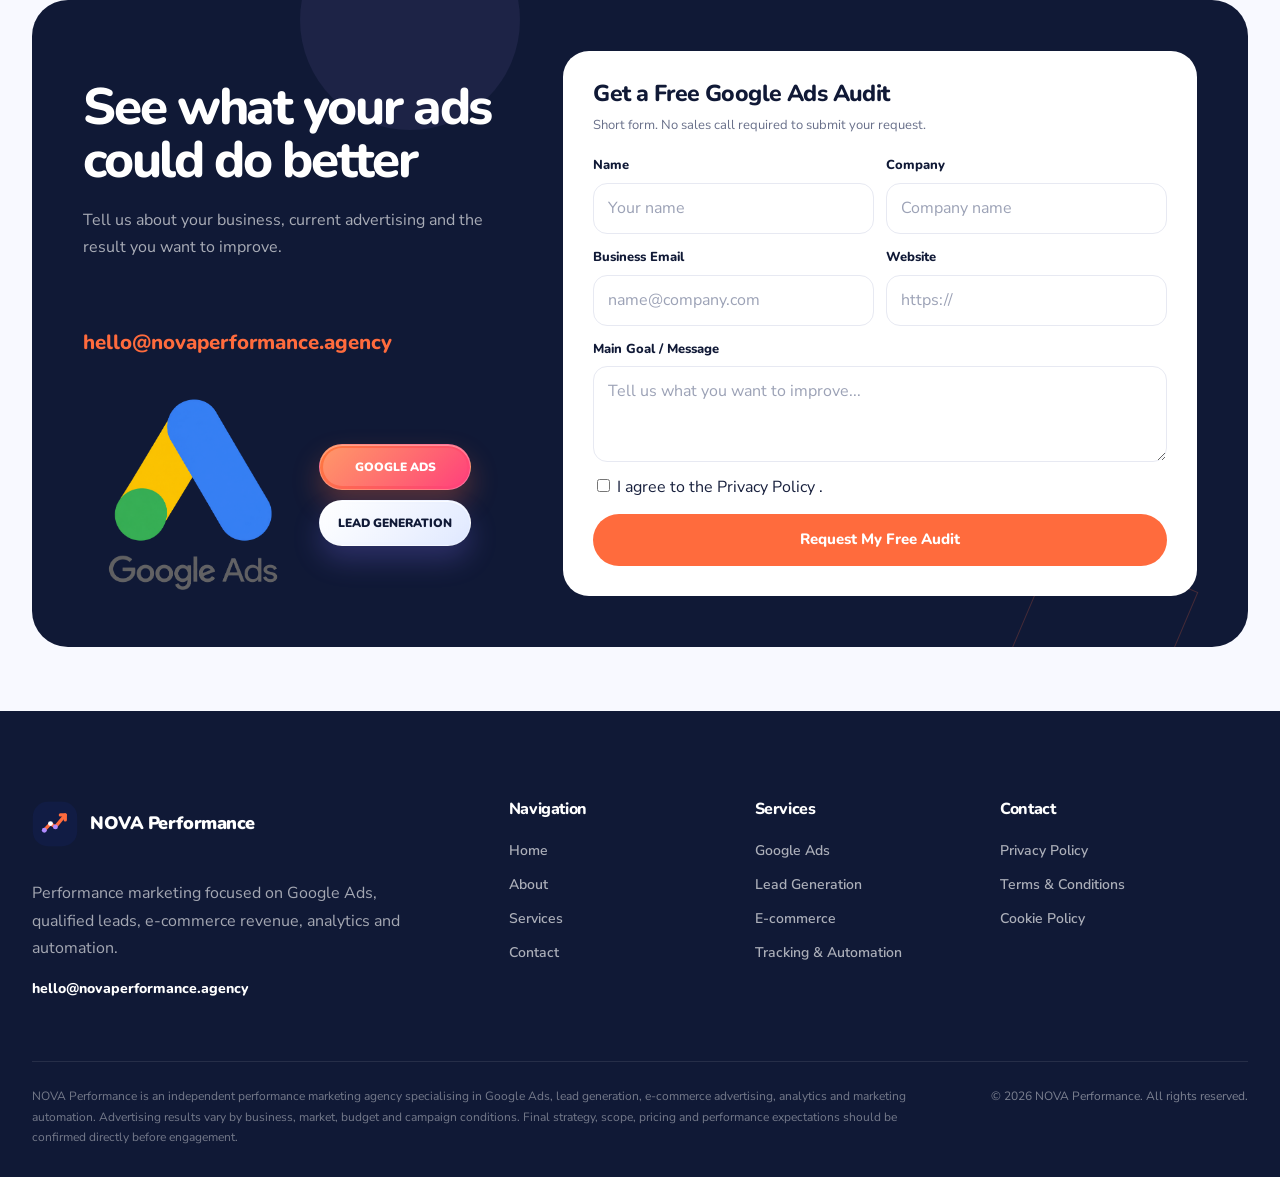
==== commit 66f748fb: "!" ====
--- a/index.html
+++ b/index.html
@@ -27,14 +27,6 @@
         type="image/png"
         href="assets/icons/favicon.png"
         data-config-favicon
-    >
-
-
-    
-
-    <link
-        rel="stylesheet"
-        href="assets/vendor/aos.css"
     >
 
     <link
@@ -694,9 +686,7 @@
             <div class="container">
 
                 <div
-                    class="home-intro__grid"
-                    data-aos="fade-up"
-                    data-aos-duration="650"
+                    class="home-intro__grid reveal"
                 >
 
                     <div class="home-intro__lead">
@@ -761,16 +751,13 @@
                     <div>
 
                         <span
-                            class="section-label"
-                            data-aos="fade-up"
+                            class="section-label reveal"
                         >
                             What we do
                         </span>
 
                         <h2
-                            class="home-services__title"
-                            data-aos="fade-up"
-                            data-aos-delay="50"
+                            class="home-services__title reveal"
                         >
                             Growth-focused advertising
                         </h2>
@@ -778,9 +765,7 @@
                     </div>
 
                     <p
-                        class="home-services__intro"
-                        data-aos="fade-up"
-                        data-aos-delay="100"
+                        class="home-services__intro reveal"
                     >
                         Strategy, campaigns, tracking and automation
                         work as one performance system rather than
@@ -796,8 +781,7 @@
                     
 
                     <article
-                        class="service-card"
-                        data-aos="fade-up"
+                        class="service-card reveal"
                     >
 
                         <div class="service-card__top">
@@ -852,9 +836,7 @@
                     
 
                     <article
-                        class="service-card"
-                        data-aos="fade-up"
-                        data-aos-delay="70"
+                        class="service-card reveal"
                     >
 
                         <div class="service-card__top">
@@ -909,9 +891,7 @@
                     
 
                     <article
-                        class="service-card"
-                        data-aos="fade-up"
-                        data-aos-delay="140"
+                        class="service-card reveal"
                     >
 
                         <div class="service-card__top">
@@ -966,9 +946,7 @@
                     
 
                     <article
-                        class="service-card"
-                        data-aos="fade-up"
-                        data-aos-delay="210"
+                        class="service-card reveal"
                     >
 
                         <div class="service-card__top">
@@ -1041,8 +1019,7 @@
                     
 
                     <div
-                        class="home-about__visual"
-                        data-aos="fade-right"
+                        class="home-about__visual reveal"
                     >
 
                         <div class="home-about__visual-main">
@@ -1081,15 +1058,12 @@
                     <div class="home-about__content">
 
                         <span
-                            class="section-label"
-                            data-aos="fade-up"
+                            class="section-label reveal"
                         >
                             About us
                         </span>
 
-                        <h2
-                            data-aos="fade-up"
-                            data-aos-delay="50"
+                        <h2 class="reveal"
                         >
                             We optimize for outcomes,
                             not clicks
@@ -1097,9 +1071,7 @@
 
 
                         <div
-                            class="home-about__copy"
-                            data-aos="fade-up"
-                            data-aos-delay="100"
+                            class="home-about__copy reveal"
                         >
 
                             <p>
@@ -1118,9 +1090,7 @@
 
 
                         <div
-                            class="home-about__features"
-                            data-aos="fade-up"
-                            data-aos-delay="150"
+                            class="home-about__features reveal"
                         >
 
                             <div class="home-about__feature">
@@ -1175,9 +1145,7 @@
 
 
                         <div
-                            class="home-about__actions"
-                            data-aos="fade-up"
-                            data-aos-delay="180"
+                            class="home-about__actions reveal"
                         >
 
                             <a
@@ -1210,16 +1178,13 @@
                     <div class="home-service-list__content">
 
                         <span
-                            class="section-label"
-                            data-aos="fade-up"
+                            class="section-label reveal"
                         >
                             Featured services
                         </span>
 
-                        <h2
+                        <h2 class="reveal"
                             id="featured-services-title"
-                            data-aos="fade-up"
-                            data-aos-delay="50"
                         >
                             List of Our Services
                         </h2>
@@ -1228,8 +1193,6 @@
                             class="home-service-list__accordion accordion"
                             data-accordion
                             data-accordion-multiple
-                            data-aos="fade-up"
-                            data-aos-delay="90"
                         >
 
                             <article class="accordion-item">
@@ -1377,9 +1340,7 @@
                         </div>
 
                         <div
-                            class="home-service-list__actions"
-                            data-aos="fade-up"
-                            data-aos-delay="130"
+                            class="home-service-list__actions reveal"
                         >
                             <a
                                 class="btn btn--primary home-service-list__button"
@@ -1399,8 +1360,7 @@
                     </div>
 
                     <div
-                        class="home-service-list__visual"
-                        data-aos="fade-left"
+                        class="home-service-list__visual reveal"
                     >
 
                         <img
@@ -1524,8 +1484,7 @@
                     <div class="home-highlights__grid">
 
                         <article
-                            class="home-highlights__item"
-                            data-aos="fade-up"
+                            class="home-highlights__item reveal"
                         >
 
                             <div class="home-highlights__blob home-highlights__blob--violet" aria-hidden="true">
@@ -1557,9 +1516,7 @@
                         </article>
 
                         <article
-                            class="home-highlights__item"
-                            data-aos="fade-up"
-                            data-aos-delay="100"
+                            class="home-highlights__item reveal"
                         >
 
                             <div class="home-highlights__blob home-highlights__blob--teal" aria-hidden="true">
@@ -1591,9 +1548,7 @@
                         </article>
 
                         <article
-                            class="home-highlights__item"
-                            data-aos="fade-up"
-                            data-aos-delay="200"
+                            class="home-highlights__item reveal"
                         >
 
                             <div class="home-highlights__blob home-highlights__blob--orange" aria-hidden="true">
@@ -1646,22 +1601,17 @@
                     <div class="home-offer__content">
 
                         <span
-                            class="section-label"
-                            data-aos="fade-up"
+                            class="section-label reveal"
                         >
                             Connected performance
                         </span>
 
-                        <h2
-                            data-aos="fade-up"
-                            data-aos-delay="50"
+                        <h2 class="reveal"
                         >
                             Ads + data aligned
                         </h2>
 
-                        <p
-                            data-aos="fade-up"
-                            data-aos-delay="90"
+                        <p class="reveal"
                         >
                             Strong campaign performance starts
                             with a reliable connection between
@@ -1670,9 +1620,7 @@
 
 
                         <div
-                            class="home-offer__list"
-                            data-aos="fade-up"
-                            data-aos-delay="130"
+                            class="home-offer__list reveal"
                         >
 
                             <div class="home-offer__item">
@@ -1746,8 +1694,7 @@
 
 
                     <div
-                        class="home-offer__visual"
-                        data-aos="fade-left"
+                        class="home-offer__visual reveal"
                     >
 
                         <img
@@ -1782,8 +1729,7 @@
                 <div class="home-performance__grid">
 
                     <article
-                        class="home-performance__item"
-                        data-aos="fade-up"
+                        class="home-performance__item reveal"
                     >
 
                         <div class="home-performance__value">
@@ -1805,9 +1751,7 @@
                     </article>
 
                     <article
-                        class="home-performance__item"
-                        data-aos="fade-up"
-                        data-aos-delay="70"
+                        class="home-performance__item reveal"
                     >
 
                         <div class="home-performance__value">
@@ -1832,9 +1776,7 @@
                     </article>
 
                     <article
-                        class="home-performance__item"
-                        data-aos="fade-up"
-                        data-aos-delay="140"
+                        class="home-performance__item reveal"
                     >
 
                         <div class="home-performance__value">
@@ -1859,9 +1801,7 @@
                     </article>
 
                     <article
-                        class="home-performance__item"
-                        data-aos="fade-up"
-                        data-aos-delay="210"
+                        class="home-performance__item reveal"
                     >
 
                         <div class="home-performance__value">
@@ -1920,23 +1860,18 @@
                     <div class="home-parallax__content">
 
                         <span
-                            class="section-label"
-                            data-aos="fade-up"
+                            class="section-label reveal"
                         >
                             Better signals
                         </span>
 
-                        <h2
-                            data-aos="fade-up"
-                            data-aos-delay="50"
+                        <h2 class="reveal"
                         >
                             Make every campaign
                             decision count
                         </h2>
 
-                        <p
-                            data-aos="fade-up"
-                            data-aos-delay="100"
+                        <p class="reveal"
                         >
                             Clean data gives campaigns better signals,
                             teams faster answers and businesses
@@ -1944,10 +1879,8 @@
                         </p>
 
                         <a
-                            class="btn btn--primary"
+                            class="btn btn--primary reveal"
                             href="#contact"
-                            data-aos="fade-up"
-                            data-aos-delay="150"
                         >
                             <span data-config-text="primaryCTA">Get a Free Audit</span>
                         </a>
@@ -1981,15 +1914,12 @@
                     <div>
 
                         <span
-                            class="section-label"
-                            data-aos="fade-up"
+                            class="section-label reveal"
                         >
                             Case studies
                         </span>
 
-                        <h2
-                            data-aos="fade-up"
-                            data-aos-delay="50"
+                        <h2 class="reveal"
                         >
                             Work built around results
                         </h2>
@@ -2002,7 +1932,6 @@
                         role="tablist"
                         aria-label="Case study categories"
                         data-case-filters
-                        data-aos="fade-up"
                     >
 
                         <button
@@ -2276,8 +2205,6 @@
 
                 <div
                     class="robot-marquee__visual"
-                    data-aos="zoom-in"
-                    data-aos-duration="850"
                 >
 
                     <img
@@ -2309,23 +2236,18 @@
                     <div class="home-testimonials__intro">
 
                         <span
-                            class="section-label"
-                            data-aos="fade-up"
+                            class="section-label reveal"
                         >
                             Client perspective
                         </span>
 
-                        <h2
-                            data-aos="fade-up"
-                            data-aos-delay="50"
+                        <h2 class="reveal"
                         >
                             Clearer data.
                             Better decisions.
                         </h2>
 
-                        <p
-                            data-aos="fade-up"
-                            data-aos-delay="100"
+                        <p class="reveal"
                         >
                             Performance work should make advertising
                             easier to understand, measure and scale.
@@ -2333,9 +2255,7 @@
 
 
                         <div
-                            class="home-testimonials__controls"
-                            data-aos="fade-up"
-                            data-aos-delay="140"
+                            class="home-testimonials__controls reveal"
                         >
 
                             <button
@@ -2362,7 +2282,6 @@
                     <div
                         class="swiper testimonials-swiper"
                         data-testimonials-swiper
-                        data-aos="fade-left"
                     >
 
                         <div class="swiper-wrapper">
@@ -2663,8 +2582,7 @@
                     
 
                     <div
-                        class="home-faq__visual"
-                        data-aos="fade-right"
+                        class="home-faq__visual reveal"
                     >
 
                         <span
@@ -2693,22 +2611,17 @@
                     <div class="home-faq__content">
 
                         <span
-                            class="section-label"
-                            data-aos="fade-up"
+                            class="section-label reveal"
                         >
                             FAQ
                         </span>
 
-                        <h2
-                            data-aos="fade-up"
-                            data-aos-delay="50"
+                        <h2 class="reveal"
                         >
                             Before we start
                         </h2>
 
-                        <p
-                            data-aos="fade-up"
-                            data-aos-delay="90"
+                        <p class="reveal"
                         >
                             A few of the questions businesses
                             usually ask before an account review.
@@ -2718,8 +2631,6 @@
                         <div
                             class="accordion"
                             data-accordion
-                            data-aos="fade-up"
-                            data-aos-delay="120"
                         >
 
 
@@ -2875,23 +2786,18 @@
                     <div class="home-contact__content">
 
                         <span
-                            class="section-label"
-                            data-aos="fade-up"
+                            class="section-label reveal"
                         >
                             Free account review
                         </span>
 
-                        <h2
-                            data-aos="fade-up"
-                            data-aos-delay="50"
+                        <h2 class="reveal"
                         >
                             See what your ads
                             could do better
                         </h2>
 
-                        <p
-                            data-aos="fade-up"
-                            data-aos-delay="100"
+                        <p class="reveal"
                         >
                             Tell us about your business,
                             current advertising and the result
@@ -2900,11 +2806,9 @@
 
 
                         <a
-                            class="home-contact__email"
+                            class="home-contact__email reveal"
                             href="mailto:"
                             data-config-email-link
-                            data-aos="fade-up"
-                            data-aos-delay="140"
                         >
                             <span data-config-text="email">
                                 Email us
@@ -2912,9 +2816,7 @@
                         </a>
 
                         <div
-                            class="home-contact__brand-row"
-                            data-aos="fade-up"
-                            data-aos-delay="180"
+                            class="home-contact__brand-row reveal"
                         >
                             <div class="home-contact__brand">
                                 <img
@@ -2958,8 +2860,7 @@
                     
 
                     <div
-                        class="home-contact__form"
-                        data-aos="fade-left"
+                        class="home-contact__form reveal"
                     >
 
                         <div class="home-contact__form-head">
@@ -3449,11 +3350,6 @@
     ></script>
 
     <script
-        src="assets/vendor/aos.js"
-        defer
-    ></script>
-
-    <script
         src="assets/vendor/lucide.min.js"
         defer
     ></script>
--- a/assets/css/global.css
+++ b/assets/css/global.css
@@ -1028,6 +1028,43 @@
     overscroll-behavior: contain;
 }
 
+.mobile-menu::before,
+.mobile-menu::after {
+    content: "";
+
+    position: absolute;
+    inset: 0;
+
+    pointer-events: none;
+}
+
+.mobile-menu::before {
+    background-image:
+        radial-gradient(circle, rgba(255, 255, 255, 0.92) 0 1px, transparent 1.4px),
+        radial-gradient(circle, rgba(181, 154, 248, 0.72) 0 1px, transparent 1.5px),
+        radial-gradient(circle, rgba(255, 255, 255, 0.58) 0 1.2px, transparent 1.8px);
+    background-position:
+        18px 28px,
+        64px 86px,
+        124px 34px;
+    background-size:
+        92px 118px,
+        146px 172px,
+        210px 238px;
+
+    opacity: 0.55;
+}
+
+.mobile-menu::after {
+    background:
+        radial-gradient(circle at 18% 22%, rgba(255, 255, 255, 0.16), transparent 2px),
+        radial-gradient(circle at 72% 18%, rgba(255, 107, 61, 0.18), transparent 2px),
+        radial-gradient(circle at 84% 72%, rgba(181, 154, 248, 0.2), transparent 2px),
+        radial-gradient(circle at 30% 82%, rgba(255, 255, 255, 0.14), transparent 2px);
+
+    opacity: 0.9;
+}
+
 .mobile-menu.is-open {
     opacity: 1;
     visibility: visible;
@@ -1036,6 +1073,9 @@
 }
 
 .mobile-menu__inner {
+    position: relative;
+    z-index: 1;
+
     display: flex;
     flex-direction: column;
     justify-content: space-between;
@@ -2335,13 +2375,26 @@
 
 
 
-[data-aos] {
-    will-change: transform, opacity;
-}
-
-html:not(.aos-enabled) [data-aos] {
-    opacity: 1 !important;
-    transform: none !important;
+.reveal {
+    opacity: 0;
+    translate: 0 14px;
+    transition:
+        opacity 0.55s cubic-bezier(0.22, 1, 0.36, 1),
+        translate 0.55s cubic-bezier(0.22, 1, 0.36, 1);
+}
+
+.reveal.is-visible {
+    opacity: 1;
+    translate: 0 0;
+}
+
+@media (prefers-reduced-motion: reduce) {
+
+    .reveal {
+        opacity: 1;
+        translate: 0 0;
+        transition: none;
+    }
 }
 
 
